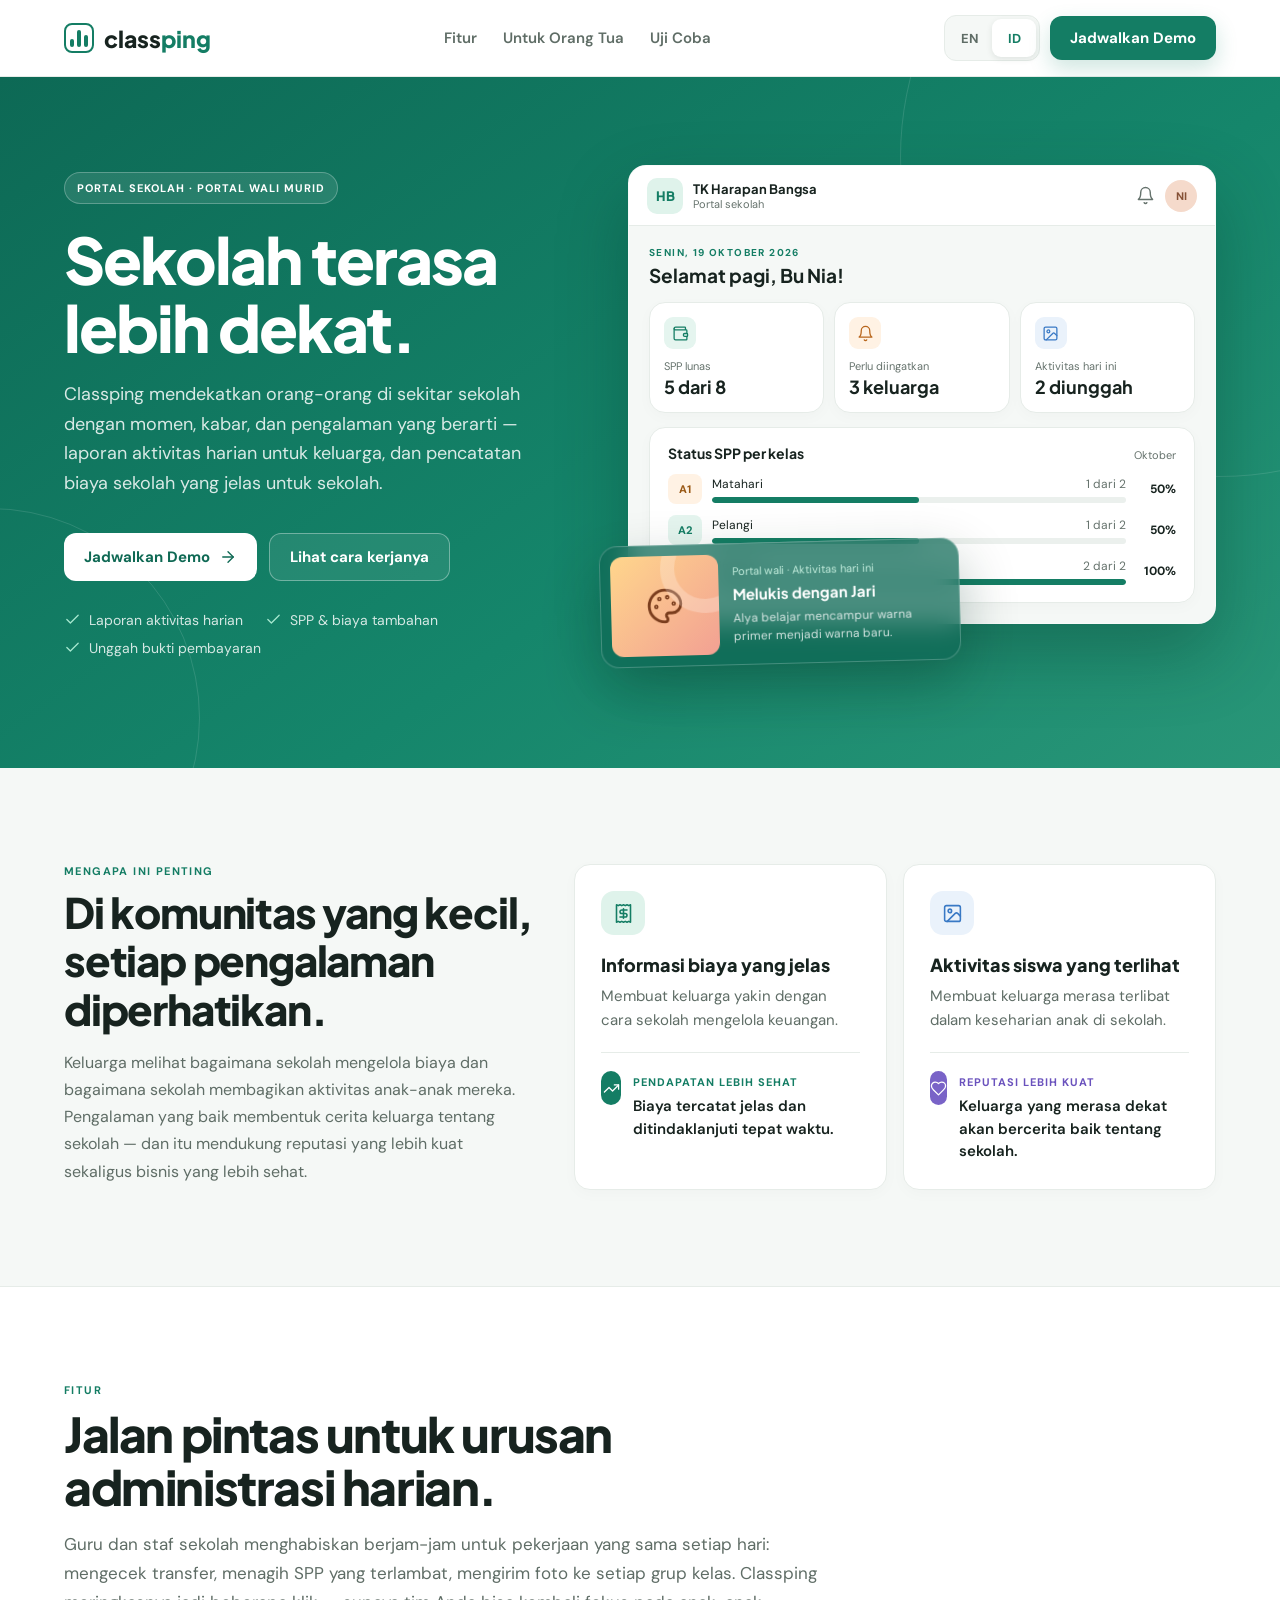
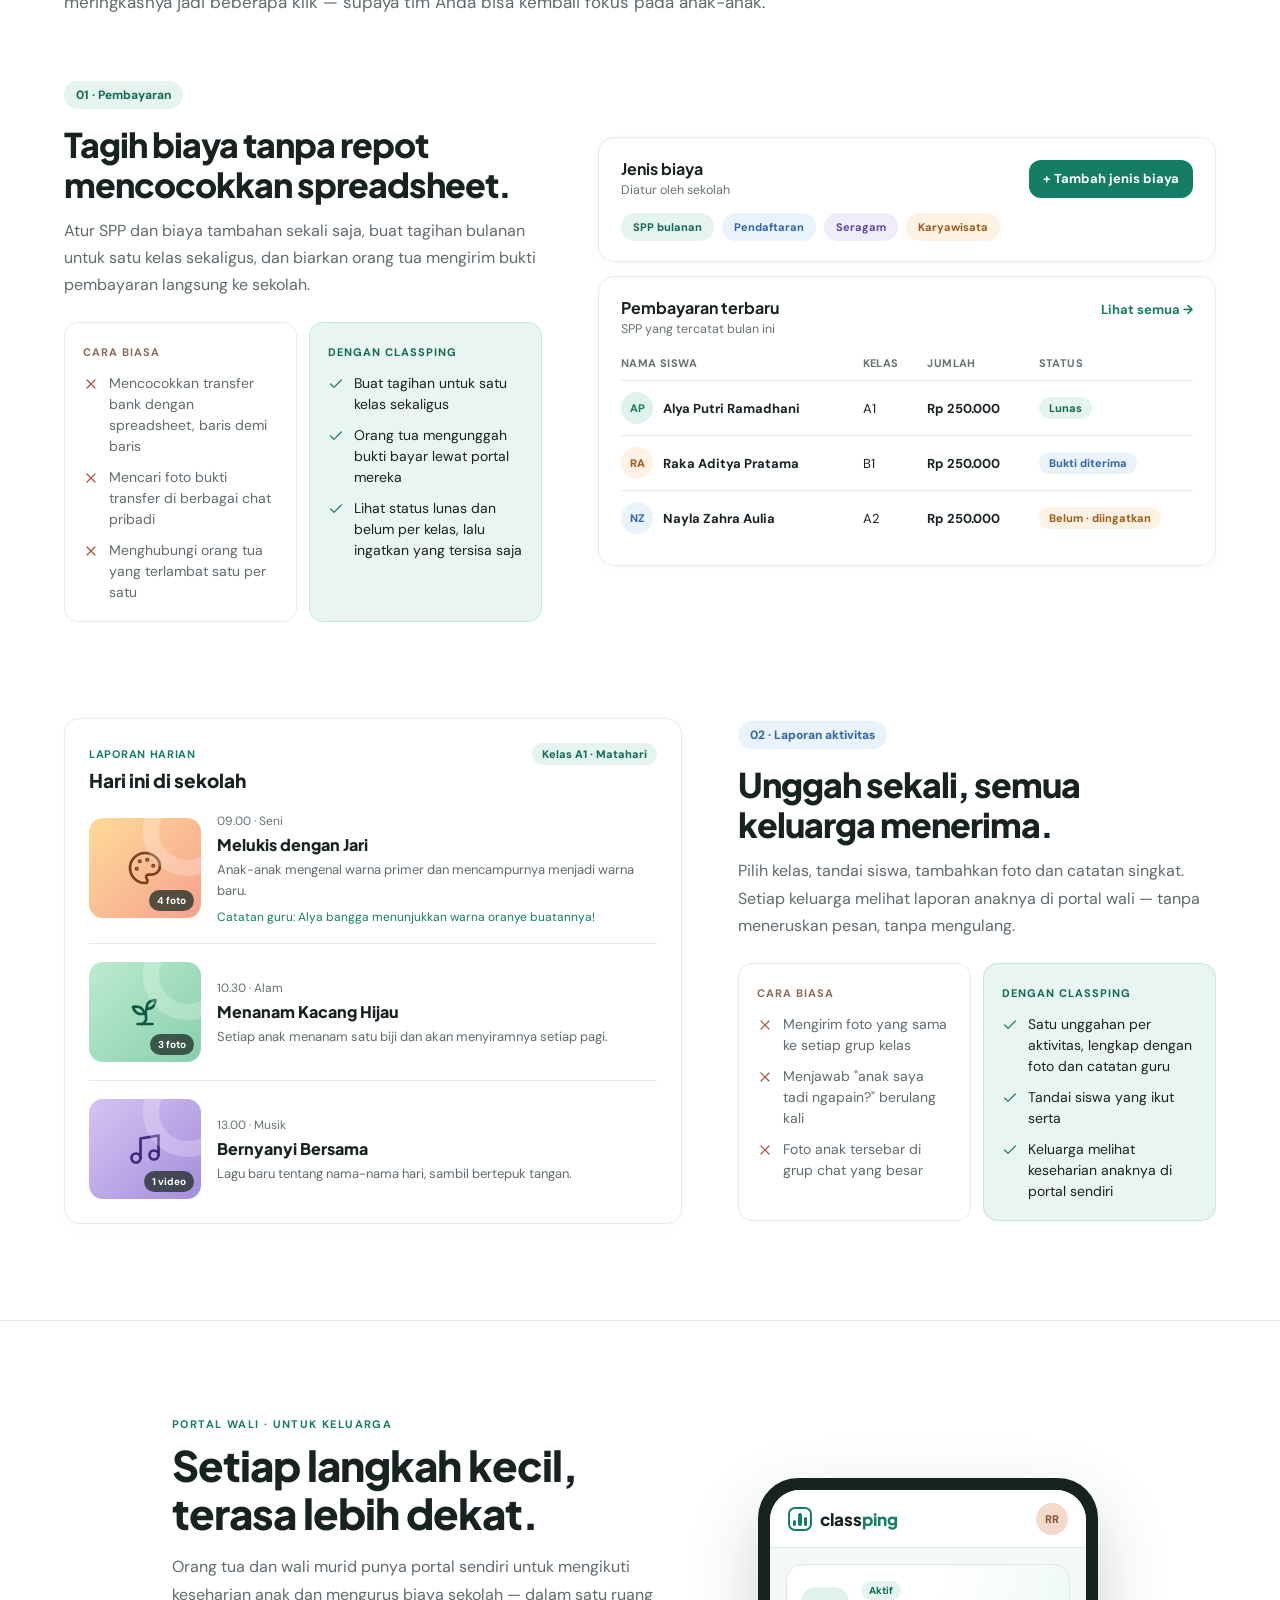
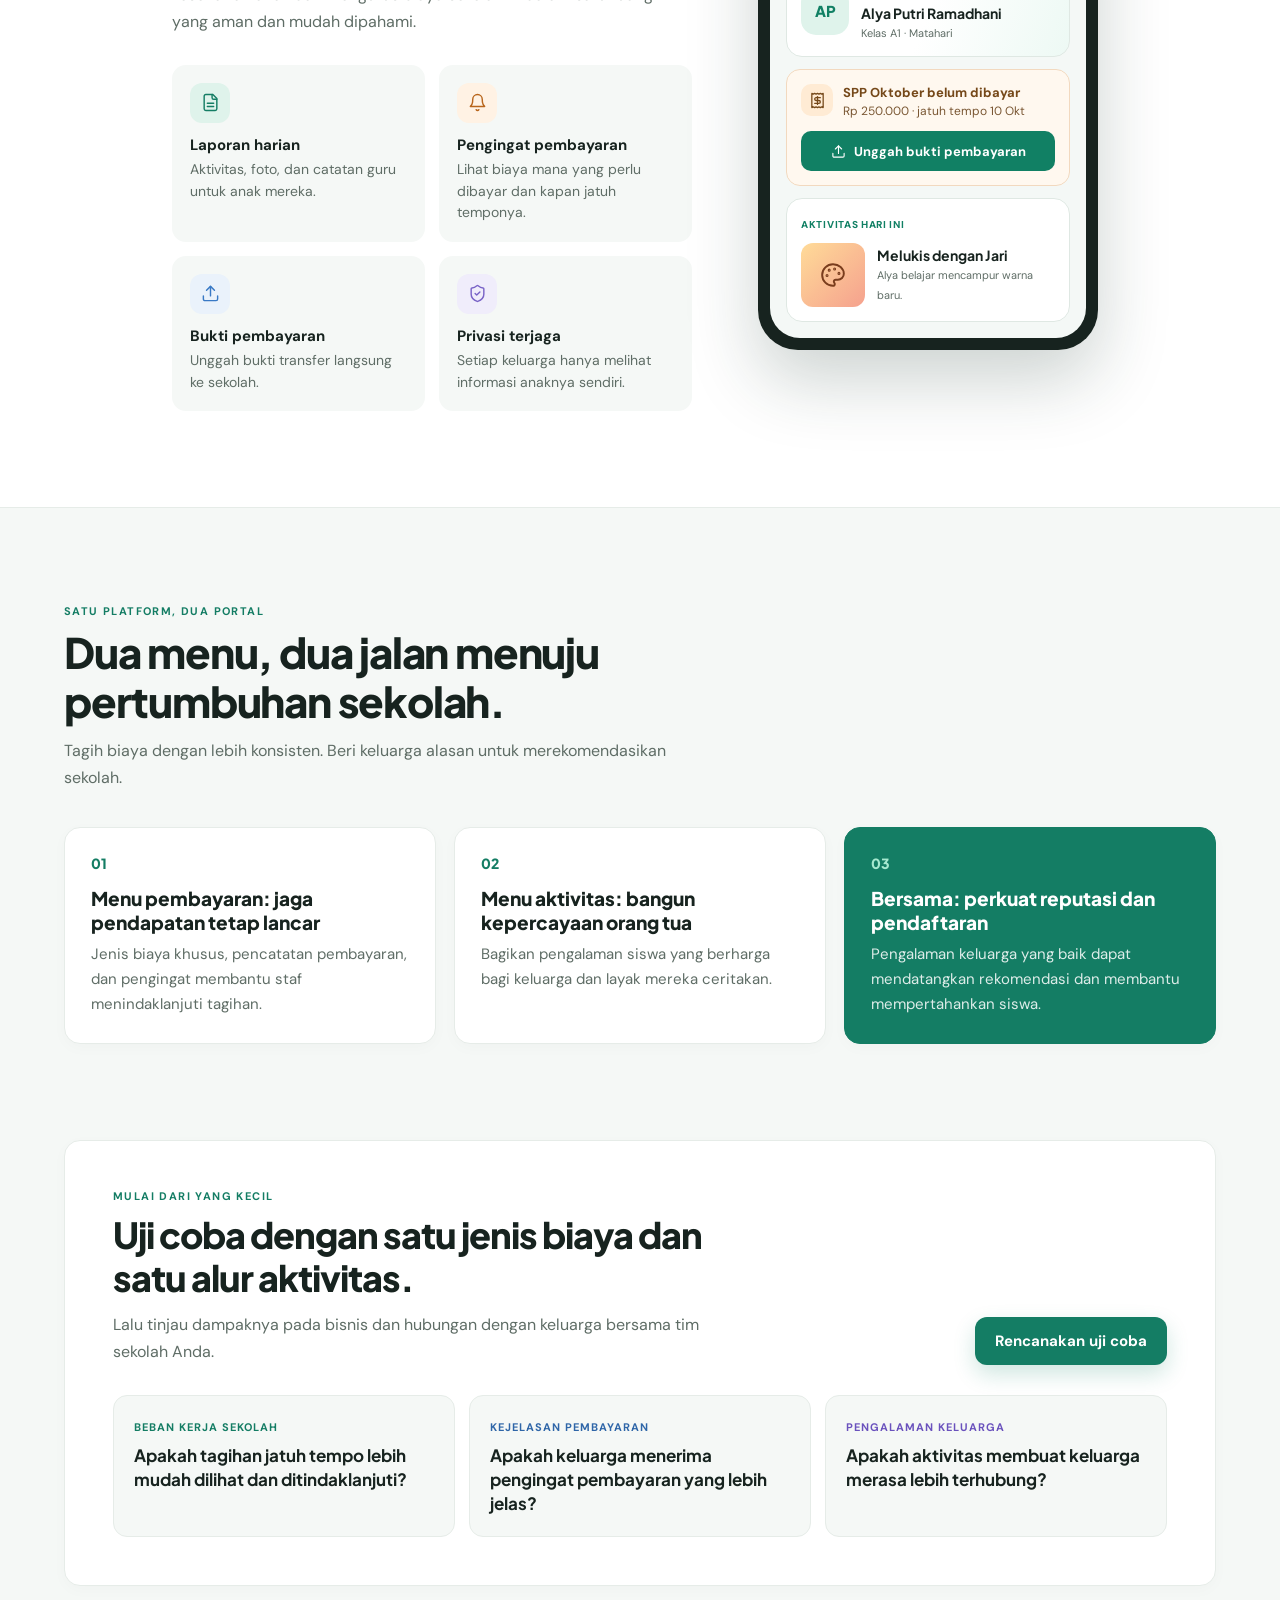
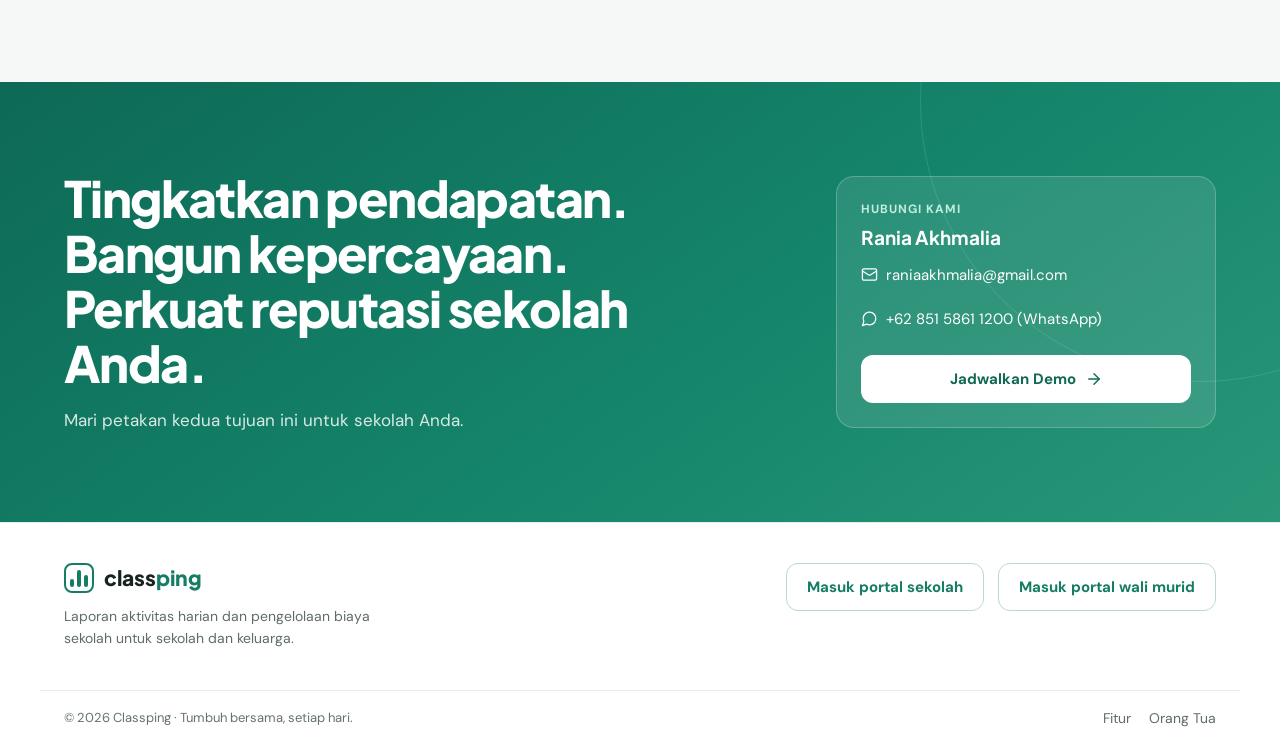
==== index.html @ 9dddd819 "Add files via upload" ====
<!doctype html>
<html lang="id">
<head>
<meta charset="utf-8">
<meta name="viewport" content="width=device-width, initial-scale=1">
<title>Classping — Sekolah terasa lebih dekat</title>
<meta name="description" content="Classping: laporan aktivitas harian untuk keluarga dan pengelolaan SPP serta biaya sekolah yang jelas.">
<meta property="og:title" content="Classping — Sekolah terasa lebih dekat">
<meta property="og:description" content="Laporan aktivitas harian untuk keluarga dan pengelolaan SPP serta biaya sekolah yang jelas.">
<link rel="icon" href="data:image/svg+xml,%3Csvg xmlns='http://www.w3.org/2000/svg' viewBox='0 0 32 32'%3E%3Crect x='2' y='2' width='28' height='28' rx='8' fill='none' stroke='%23147d64' stroke-width='3'/%3E%3Crect x='8' y='17' width='4' height='8' rx='1.5' fill='%23147d64'/%3E%3Crect x='14' y='8' width='4' height='17' rx='1.5' fill='%23147d64'/%3E%3Crect x='20' y='13' width='4' height='12' rx='1.5' fill='%23147d64'/%3E%3C/svg%3E">
<link rel="preconnect" href="https://fonts.googleapis.com">
<link rel="preconnect" href="https://fonts.gstatic.com" crossorigin="anonymous">
<link href="https://fonts.googleapis.com/css2?family=DM+Sans:wght@400;500;600;700&amp;family=Plus+Jakarta+Sans:wght@600;700;800&amp;display=swap" rel="stylesheet">
<style>
body{margin:0;background:#f5f8f6;color:#17231f;font-family:"DM Sans",sans-serif;font-size:15px;-webkit-font-smoothing:antialiased}
*{box-sizing:border-box}
html{scroll-behavior:smooth}
a{color:#147d64}a:hover{color:#0f6954}
svg{fill:none;stroke:currentColor;stroke-width:1.8;stroke-linecap:round;stroke-linejoin:round;flex:0 0 auto}
.disp{font-family:"Plus Jakarta Sans",sans-serif}
.wrap{width:100%;max-width:1200px;margin:0 auto;padding:0 24px}
.panel{background:#fff;border:1px solid #e6ece8;border-radius:16px;box-shadow:0 4px 15px rgba(30,52,43,.025)}
.eyebrow{margin:0 0 10px;color:#147d64;font-size:11px;font-weight:700;letter-spacing:1.4px;text-transform:uppercase}
.btn{min-height:48px;display:inline-flex;align-items:center;justify-content:center;gap:9px;border-radius:12px;padding:0 20px;font-weight:700;font-size:15px;text-decoration:none;transition:transform .18s ease,background .18s ease}
.btn-primary{color:#fff;background:#147d64;box-shadow:0 9px 22px rgba(17,128,100,.2)}
.btn-primary:hover{color:#fff;background:#0f6954;transform:translateY(-1px)}
.btn-outline{color:#147d64;background:#fff;border:1px solid #bad9ce}
.btn-outline:hover{color:#147d64;background:#edf8f4}
.btn-light{color:#0f6954;background:#fff}
.btn-light:hover{color:#0f6954;background:#edf8f4;transform:translateY(-1px)}
.btn-ghost{color:#fff;border:1px solid rgba(255,255,255,.35);background:rgba(255,255,255,.08)}
.btn-ghost:hover{color:#fff;background:rgba(255,255,255,.16)}
.navlink{min-height:44px;display:inline-flex;align-items:center;padding:0 12px;border-radius:10px;color:#5f6d66;font-weight:600;text-decoration:none}
.navlink:hover{color:#147d64;background:#f0f7f4}
.pill{display:inline-flex;align-items:center;padding:4px 10px;border-radius:999px;font-size:11px;font-weight:700}
.progress{height:6px;overflow:hidden;border-radius:999px;background:#ebf0ed}
.progress i{display:block;height:100%;border-radius:inherit;background:#147d64}
.mark{width:30px;height:30px;display:grid;grid-template-columns:repeat(3,1fr);align-items:end;gap:3px;padding:4px;border:2px solid currentColor;border-radius:8px}
.mark span{display:block;background:currentColor;border-radius:2px}
.flink{color:#5f6d66;text-decoration:none;font-size:14px}
.flink:hover{color:#147d64}
</style>
</head>
<body>
<div style="min-height: 100vh; background: #f5f8f6; overflow: hidden;">
<div data-lang="en" hidden>

<!-- ============ HEADER ============ -->
<header style="background: #fff; border-bottom: 1px solid #e6ece8;">
  <div class="wrap" style="min-height: 76px; display: flex; flex-wrap: wrap; align-items: center; justify-content: space-between; gap: 12px 24px; padding-top: 12px; padding-bottom: 12px;">
    <a href="#top" aria-label="Classping home" style="display: flex; align-items: center; gap: 10px; text-decoration: none; color: #17231f;">
      <span class="mark" aria-hidden="true" style="color: #147d64;"><span style="height: 8px;"></span><span style="height: 17px;"></span><span style="height: 12px;"></span></span>
      <span class="disp" style="font-weight: 800; font-size: 23px;">class<span style="color: #147d64;">ping</span></span>
    </a>
    <nav aria-label="Main" style="display: flex; flex-wrap: wrap; align-items: center; gap: 2px;">
      <a class="navlink" href="#features">Features</a>
      <a class="navlink" href="#families">For families</a>
      <a class="navlink" href="#pilot">Pilot</a>
    </nav>
    <div style="display: flex; flex-wrap: wrap; align-items: center; gap: 10px;">
      <div role="group" aria-label="Language" style="display: inline-flex; padding: 3px; border: 1px solid #e6ece8; border-radius: 12px; background: #f5f8f6;">
        <button type="button" aria-pressed="true" data-set-lang="en" style="min-height: 38px; min-width: 44px; padding: 0 10px; border: 0; border-radius: 9px; background: #fff; color: #147d64; font: 700 13px 'DM Sans', sans-serif; box-shadow: 0 2px 6px rgba(30,52,43,.1); cursor: pointer;">EN</button>
        <button type="button" aria-pressed="false" data-set-lang="id" style="min-height: 38px; min-width: 44px; padding: 0 10px; border: 0; border-radius: 9px; background: transparent; color: #5f6d66; font: 700 13px 'DM Sans', sans-serif; cursor: pointer;">ID</button>
      </div>
      <a class="btn btn-primary" href="#contact" style="min-height: 44px;">Book a demo</a>
    </div>
  </div>
</header>

<!-- ============ HERO ============ -->
<section id="top" style="position: relative; overflow: hidden; color: #fff; background: linear-gradient(145deg, #0d6955 0%, #15866b 58%, #299678 100%);">
  <div aria-hidden="true" style="position: absolute; width: 640px; height: 640px; right: -260px; top: -240px; border: 1px solid rgba(255,255,255,.12); border-radius: 50%;"></div>
  <div aria-hidden="true" style="position: absolute; width: 420px; height: 420px; left: -220px; bottom: -160px; border: 1px solid rgba(255,255,255,.12); border-radius: 50%;"></div>
  <div class="wrap" style="position: relative; display: flex; flex-wrap: wrap; align-items: center; gap: 56px; padding-top: 88px; padding-bottom: 104px;">

    <div style="flex: 1 1 440px; min-width: 0; max-width: 560px;">
      <span style="display: inline-block; padding: 8px 12px; border: 1px solid rgba(255,255,255,.25); border-radius: 999px; background: rgba(255,255,255,.1); font-size: 11px; font-weight: 700; letter-spacing: 1px;">SCHOOL PORTAL · GUARDIAN PORTAL</span>
      <h1 class="disp" style="margin: 22px 0 18px; font-size: clamp(40px, 5vw, 64px); line-height: 1.06; font-weight: 800; letter-spacing: -2px;">Where school feels closer.</h1>
      <p style="margin: 0; max-width: 500px; color: rgba(255,255,255,.84); font-size: 18px; line-height: 1.65;">Classping brings the people around a school closer to the moments, updates, and experiences that matter — daily activity reports for families, and clear fee tracking for the school.</p>
      <div style="display: flex; flex-wrap: wrap; gap: 12px; margin-top: 34px;">
        <a class="btn btn-light" href="#contact">Book a demo
          <svg viewBox="0 0 24 24" style="width: 18px; height: 18px;" aria-hidden="true"><path d="M5 12h14"></path><path d="m12 5 7 7-7 7"></path></svg>
        </a>
        <a class="btn btn-ghost" href="#features">See how it works</a>
      </div>
      <div style="display: flex; flex-wrap: wrap; gap: 10px 22px; margin-top: 30px; color: rgba(255,255,255,.82); font-size: 14px;">
        <span style="display: inline-flex; align-items: center; gap: 8px;"><svg viewBox="0 0 24 24" style="width: 17px; height: 17px; color: #a6e8cf;" aria-hidden="true"><path d="M20 6 9 17l-5-5"></path></svg>Daily activity reports</span>
        <span style="display: inline-flex; align-items: center; gap: 8px;"><svg viewBox="0 0 24 24" style="width: 17px; height: 17px; color: #a6e8cf;" aria-hidden="true"><path d="M20 6 9 17l-5-5"></path></svg>Tuition &amp; custom fees</span>
        <span style="display: inline-flex; align-items: center; gap: 8px;"><svg viewBox="0 0 24 24" style="width: 17px; height: 17px; color: #a6e8cf;" aria-hidden="true"><path d="M20 6 9 17l-5-5"></path></svg>Proof-of-payment uploads</span>
      </div>
    </div>

    <!-- Hero product mock -->
    <div style="flex: 1 1 520px; min-width: 0; position: relative; padding-bottom: 40px;">
      <div style="background: #f5f8f6; border-radius: 18px; overflow: hidden; box-shadow: 0 30px 70px rgba(5,49,38,.32); border: 1px solid rgba(255,255,255,.3);">
        <div style="height: 60px; display: flex; align-items: center; justify-content: space-between; gap: 12px; padding: 0 18px; background: #fff; border-bottom: 1px solid #e6ece8; color: #17231f;">
          <div style="display: flex; align-items: center; gap: 10px;">
            <span style="width: 36px; height: 36px; display: grid; place-items: center; border-radius: 10px; background: #dff3eb; color: #147d64; font: 800 13px 'Plus Jakarta Sans', sans-serif;">HB</span>
            <div><strong class="disp" style="display: block; font-size: 13px;">TK Harapan Bangsa</strong><small style="display: block; color: #66736d; font-size: 11px;">School portal</small></div>
          </div>
          <div style="display: flex; align-items: center; gap: 10px;">
            <svg viewBox="0 0 24 24" style="width: 19px; height: 19px; color: #66736d;" aria-hidden="true"><path d="M6 8a6 6 0 0 1 12 0c0 7 3 9 3 9H3s3-2 3-9"></path><path d="M10.3 21a1.94 1.94 0 0 0 3.4 0"></path></svg>
            <span style="width: 32px; height: 32px; display: grid; place-items: center; border-radius: 50%; background: #f5dacb; color: #865136; font-weight: 800; font-size: 11px;">NI</span>
          </div>
        </div>
        <div style="padding: 20px; color: #17231f; display: flex; flex-direction: column; gap: 14px;">
          <div>
            <p class="eyebrow" style="font-size: 10px; margin-bottom: 4px;">MONDAY, 19 OCTOBER 2026</p>
            <strong class="disp" style="font-size: 19px;">Good morning, Bu Nia!</strong>
          </div>
          <div style="display: grid; grid-template-columns: repeat(auto-fit, minmax(130px, 1fr)); gap: 10px;">
            <div class="panel" style="padding: 14px;">
              <span style="width: 32px; height: 32px; display: grid; place-items: center; border-radius: 9px; background: #e5f5ef; color: #147d64;"><svg viewBox="0 0 24 24" style="width: 17px; height: 17px;" aria-hidden="true"><path d="M19 7V4a1 1 0 0 0-1-1H5a2 2 0 0 0 0 4h15a1 1 0 0 1 1 1v4h-3a2 2 0 0 0 0 4h3a1 1 0 0 0 1-1v-2a1 1 0 0 0-1-1"></path><path d="M3 5v14a2 2 0 0 0 2 2h15a1 1 0 0 0 1-1v-4"></path></svg></span>
              <small style="display: block; margin-top: 10px; color: #66736d; font-size: 11px;">Tuition paid</small>
              <strong class="disp" style="display: block; font-size: 18px; margin-top: 2px;">5 of 8</strong>
            </div>
            <div class="panel" style="padding: 14px;">
              <span style="width: 32px; height: 32px; display: grid; place-items: center; border-radius: 9px; background: #fff2e4; color: #b8651b;"><svg viewBox="0 0 24 24" style="width: 17px; height: 17px;" aria-hidden="true"><path d="M6 8a6 6 0 0 1 12 0c0 7 3 9 3 9H3s3-2 3-9"></path><path d="M10.3 21a1.94 1.94 0 0 0 3.4 0"></path></svg></span>
              <small style="display: block; margin-top: 10px; color: #66736d; font-size: 11px;">Reminders due</small>
              <strong class="disp" style="display: block; font-size: 18px; margin-top: 2px;">3 families</strong>
            </div>
            <div class="panel" style="padding: 14px;">
              <span style="width: 32px; height: 32px; display: grid; place-items: center; border-radius: 9px; background: #eaf2fb; color: #3979c5;"><svg viewBox="0 0 24 24" style="width: 17px; height: 17px;" aria-hidden="true"><rect width="18" height="18" x="3" y="3" rx="2"></rect><circle cx="9" cy="9" r="2"></circle><path d="m21 15-3.1-3.1a2 2 0 0 0-2.8 0L6 21"></path></svg></span>
              <small style="display: block; margin-top: 10px; color: #66736d; font-size: 11px;">Activities today</small>
              <strong class="disp" style="display: block; font-size: 18px; margin-top: 2px;">2 posted</strong>
            </div>
          </div>
          <div class="panel" style="padding: 16px 18px;">
            <div style="display: flex; justify-content: space-between; align-items: baseline; gap: 10px; margin-bottom: 12px;">
              <strong class="disp" style="font-size: 14px;">Tuition status by class</strong>
              <small style="color: #66736d; font-size: 11px;">October</small>
            </div>
            <div style="display: flex; flex-direction: column; gap: 11px;">
              <div style="display: grid; grid-template-columns: 34px 1fr 40px; gap: 10px; align-items: center;">
                <span style="height: 30px; display: grid; place-items: center; border-radius: 8px; background: #fff2e4; color: #9a5a17; font-weight: 800; font-size: 11px;">A1</span>
                <div><div style="display: flex; justify-content: space-between; font-size: 12px; margin-bottom: 5px;"><span>Matahari</span><span style="color: #66736d;">1 of 2</span></div><div class="progress"><i style="width: 50%;"></i></div></div>
                <b style="font-size: 12px; text-align: right;">50%</b>
              </div>
              <div style="display: grid; grid-template-columns: 34px 1fr 40px; gap: 10px; align-items: center;">
                <span style="height: 30px; display: grid; place-items: center; border-radius: 8px; background: #e5f5ef; color: #147d64; font-weight: 800; font-size: 11px;">A2</span>
                <div><div style="display: flex; justify-content: space-between; font-size: 12px; margin-bottom: 5px;"><span>Pelangi</span><span style="color: #66736d;">1 of 2</span></div><div class="progress"><i style="width: 50%;"></i></div></div>
                <b style="font-size: 12px; text-align: right;">50%</b>
              </div>
              <div style="display: grid; grid-template-columns: 34px 1fr 40px; gap: 10px; align-items: center;">
                <span style="height: 30px; display: grid; place-items: center; border-radius: 8px; background: #eaf2fb; color: #2f66a8; font-weight: 800; font-size: 11px;">B1</span>
                <div><div style="display: flex; justify-content: space-between; font-size: 12px; margin-bottom: 5px;"><span>Bintang</span><span style="color: #66736d;">2 of 2</span></div><div class="progress"><i style="width: 100%;"></i></div></div>
                <b style="font-size: 12px; text-align: right;">100%</b>
              </div>
            </div>
          </div>
        </div>
      </div>

      <!-- floating guardian card -->
      <div style="position: absolute; left: -28px; bottom: 0; width: min(360px, 88%); display: grid; grid-template-columns: 108px 1fr; gap: 14px; align-items: center; padding: 10px; border: 1px solid rgba(255,255,255,.22); border-radius: 18px; background: rgba(13,105,85,.72); backdrop-filter: blur(14px); box-shadow: 0 24px 55px rgba(5,49,38,.3); transform: rotate(-1.5deg);">
        <div style="position: relative; overflow: hidden; height: 100px; display: grid; place-items: center; border-radius: 12px; background: linear-gradient(135deg, #ffd68c, #f2a093); color: #7a3d1d;">
          <span aria-hidden="true" style="position: absolute; width: 90px; height: 90px; right: -32px; top: -32px; border: 14px solid rgba(255,255,255,.24); border-radius: 50%;"></span>
          <svg viewBox="0 0 24 24" style="width: 38px; height: 38px;" aria-hidden="true"><circle cx="13.5" cy="6.5" r=".5"></circle><circle cx="17.5" cy="10.5" r=".5"></circle><circle cx="8.5" cy="7.5" r=".5"></circle><circle cx="6.5" cy="12.5" r=".5"></circle><path d="M12 2C6.5 2 2 6.5 2 12s4.5 10 10 10c.926 0 1.648-.746 1.648-1.688 0-.437-.18-.835-.437-1.125-.29-.289-.438-.652-.438-1.125a1.64 1.64 0 0 1 1.668-1.668h1.996c3.051 0 5.555-2.503 5.555-5.554C21.965 6.012 17.461 2 12 2z"></path></svg>
        </div>
        <div style="color: #fff;">
          <span style="display: block; color: #c3eddd; font-size: 11px;">Guardian portal · Today's activity</span>
          <strong class="disp" style="display: block; margin: 6px 0; font-size: 15px;">Finger painting</strong>
          <small style="display: block; color: rgba(255,255,255,.8); font-size: 12px; line-height: 1.5;">Alya learned to mix primary colours into new ones.</small>
        </div>
      </div>
    </div>
  </div>
</section>

<!-- ============ SMALL COMMUNITY ============ -->
<section style="padding: 96px 0;">
  <div class="wrap" style="display: flex; flex-wrap: wrap; gap: 40px; align-items: flex-start;">
    <div style="flex: 1 1 380px; min-width: 0; max-width: 470px;">
      <p class="eyebrow">Why it matters</p>
      <h2 class="disp" style="margin: 0 0 16px; font-size: clamp(30px, 3.4vw, 42px); line-height: 1.15; font-weight: 800; letter-spacing: -1.2px;">In a small community, every experience is noticed.</h2>
      <p style="margin: 0; color: #5f6d66; font-size: 16px; line-height: 1.7;">Families see how the school manages fees and how it shares their children's activities. Good experiences shape what families say about the school — and that supports both a stronger reputation and a healthier business.</p>
    </div>
    <div style="flex: 1 1 520px; min-width: 0; display: grid; grid-template-columns: repeat(auto-fit, minmax(240px, 1fr)); gap: 16px;">
      <div class="panel" style="padding: 26px;">
        <span style="width: 44px; height: 44px; display: grid; place-items: center; border-radius: 13px; background: #dff3eb; color: #147d64;"><svg viewBox="0 0 24 24" style="width: 21px; height: 21px;" aria-hidden="true"><path d="M4 2v20l2-1 2 1 2-1 2 1 2-1 2 1 2-1 2 1V2l-2 1-2-1-2 1-2-1-2 1-2-1-2 1Z"></path><path d="M16 8h-6a2 2 0 1 0 0 4h4a2 2 0 1 1 0 4H8"></path><path d="M12 17.5v-11"></path></svg></span>
        <h3 class="disp" style="margin: 18px 0 8px; font-size: 18px; font-weight: 800;">Clear fee information</h3>
        <p style="margin: 0; color: #5f6d66; line-height: 1.6;">Gives families confidence in how the school handles money.</p>
        <div style="display: flex; gap: 12px; align-items: flex-start; margin-top: 20px; padding-top: 18px; border-top: 1px solid #e6ece8;">
          <span style="width: 34px; height: 34px; display: grid; place-items: center; border-radius: 10px; background: #147d64; color: #fff;"><svg viewBox="0 0 24 24" style="width: 17px; height: 17px;" aria-hidden="true"><polyline points="22 7 13.5 15.5 8.5 10.5 2 17"></polyline><polyline points="16 7 22 7 22 13"></polyline></svg></span>
          <div><span style="color: #147d64; font-size: 11px; font-weight: 700; letter-spacing: 1px;">HEALTHIER REVENUE</span><p style="margin: 4px 0 0; font-weight: 600; line-height: 1.5;">Fees tracked clearly and followed up on time.</p></div>
        </div>
      </div>
      <div class="panel" style="padding: 26px;">
        <span style="width: 44px; height: 44px; display: grid; place-items: center; border-radius: 13px; background: #eaf2fb; color: #3979c5;"><svg viewBox="0 0 24 24" style="width: 21px; height: 21px;" aria-hidden="true"><rect width="18" height="18" x="3" y="3" rx="2"></rect><circle cx="9" cy="9" r="2"></circle><path d="m21 15-3.1-3.1a2 2 0 0 0-2.8 0L6 21"></path></svg></span>
        <h3 class="disp" style="margin: 18px 0 8px; font-size: 18px; font-weight: 800;">Visible student activities</h3>
        <p style="margin: 0; color: #5f6d66; line-height: 1.6;">Help families feel involved in their child's day at school.</p>
        <div style="display: flex; gap: 12px; align-items: flex-start; margin-top: 20px; padding-top: 18px; border-top: 1px solid #e6ece8;">
          <span style="width: 34px; height: 34px; display: grid; place-items: center; border-radius: 10px; background: #7963c7; color: #fff;"><svg viewBox="0 0 24 24" style="width: 17px; height: 17px;" aria-hidden="true"><path d="M19 14c1.49-1.46 3-3.21 3-5.5A5.5 5.5 0 0 0 16.5 3c-1.76 0-3 .5-4.5 2-1.5-1.5-2.74-2-4.5-2A5.5 5.5 0 0 0 2 8.5c0 2.3 1.5 4.05 3 5.5l7 7Z"></path></svg></span>
          <div><span style="color: #6a52bd; font-size: 11px; font-weight: 700; letter-spacing: 1px;">STRONGER REPUTATION</span><p style="margin: 4px 0 0; font-weight: 600; line-height: 1.5;">Families who feel close talk well about the school.</p></div>
        </div>
      </div>
    </div>
  </div>
</section>

<!-- ============ FEATURES ============ -->
<section id="features" style="padding: 96px 0; background: #fff; border-top: 1px solid #e6ece8;">
  <div class="wrap">
    <div style="max-width: 760px;">
      <p class="eyebrow">Features</p>
      <h2 class="disp" style="margin: 0 0 16px; font-size: clamp(32px, 3.8vw, 48px); line-height: 1.12; font-weight: 800; letter-spacing: -1.4px;">A shortcut through your staff's daily admin.</h2>
      <p style="margin: 0; color: #5f6d66; font-size: 17px; line-height: 1.7;">Teachers and school staff lose hours to the same chores every day: checking transfers, chasing late fees, sending photos to every class group. Classping turns those chores into a few clicks — so your team can get back to the children.</p>
    </div>
  </div>

  <!-- Feature 01: payments -->
  <div class="wrap" style="display: flex; flex-wrap: wrap; gap: 56px; align-items: center; margin-top: 64px;">
    <div style="flex: 1 1 420px; min-width: 0; max-width: 540px;">
      <span class="pill" style="background: #e5f5ee; color: #0f6954; padding: 6px 12px; font-size: 12px;">01 · Payments</span>
      <h3 class="disp" style="margin: 16px 0 12px; font-size: clamp(26px, 2.8vw, 34px); line-height: 1.18; font-weight: 800; letter-spacing: -1px;">Collect fees without the spreadsheet chase.</h3>
      <p style="margin: 0 0 24px; color: #5f6d66; font-size: 16px; line-height: 1.7;">Set up tuition and any custom fee once, create the month's invoices for a whole class, and let parents send their proof of payment straight to you.</p>
      <div style="display: grid; grid-template-columns: repeat(auto-fit, minmax(230px, 1fr)); gap: 12px;">
        <div style="padding: 18px; border-radius: 14px; background: #fff; border: 1px solid #e6ece8;">
          <span style="color: #8a6a55; font-size: 11px; font-weight: 700; letter-spacing: 1px;">THE USUAL WAY</span>
          <ul style="list-style: none; margin: 12px 0 0; padding: 0; display: flex; flex-direction: column; gap: 10px;">
            <li style="display: flex; gap: 10px; color: #5f6d66; font-size: 14px; line-height: 1.5;"><svg viewBox="0 0 24 24" style="width: 16px; height: 16px; margin-top: 3px; color: #b0513b;" aria-hidden="true"><path d="M18 6 6 18"></path><path d="m6 6 12 12"></path></svg>Matching bank transfers to a spreadsheet, row by row</li>
            <li style="display: flex; gap: 10px; color: #5f6d66; font-size: 14px; line-height: 1.5;"><svg viewBox="0 0 24 24" style="width: 16px; height: 16px; margin-top: 3px; color: #b0513b;" aria-hidden="true"><path d="M18 6 6 18"></path><path d="m6 6 12 12"></path></svg>Hunting for receipt photos across personal chats</li>
            <li style="display: flex; gap: 10px; color: #5f6d66; font-size: 14px; line-height: 1.5;"><svg viewBox="0 0 24 24" style="width: 16px; height: 16px; margin-top: 3px; color: #b0513b;" aria-hidden="true"><path d="M18 6 6 18"></path><path d="m6 6 12 12"></path></svg>Messaging late payers one by one</li>
          </ul>
        </div>
        <div style="padding: 18px; border-radius: 14px; background: #e8f5f0; border: 1px solid #c7e6da;">
          <span style="color: #0f6954; font-size: 11px; font-weight: 700; letter-spacing: 1px;">WITH CLASSPING</span>
          <ul style="list-style: none; margin: 12px 0 0; padding: 0; display: flex; flex-direction: column; gap: 10px;">
            <li style="display: flex; gap: 10px; color: #17231f; font-size: 14px; line-height: 1.5;"><svg viewBox="0 0 24 24" style="width: 16px; height: 16px; margin-top: 3px; color: #147d64;" aria-hidden="true"><path d="M20 6 9 17l-5-5"></path></svg>Create invoices for a whole class in one go</li>
            <li style="display: flex; gap: 10px; color: #17231f; font-size: 14px; line-height: 1.5;"><svg viewBox="0 0 24 24" style="width: 16px; height: 16px; margin-top: 3px; color: #147d64;" aria-hidden="true"><path d="M20 6 9 17l-5-5"></path></svg>Parents upload proof of payment in their portal</li>
            <li style="display: flex; gap: 10px; color: #17231f; font-size: 14px; line-height: 1.5;"><svg viewBox="0 0 24 24" style="width: 16px; height: 16px; margin-top: 3px; color: #147d64;" aria-hidden="true"><path d="M20 6 9 17l-5-5"></path></svg>See paid and due per class, then remind only who's left</li>
          </ul>
        </div>
      </div>
    </div>

    <div style="flex: 1 1 560px; min-width: 0; display: flex; flex-direction: column; gap: 14px;">
      <div class="panel" style="padding: 20px 22px;">
        <div style="display: flex; flex-wrap: wrap; justify-content: space-between; align-items: center; gap: 10px; margin-bottom: 14px;">
          <div><strong class="disp" style="display: block; font-size: 16px;">Fee types</strong><small style="color: #66736d;">Configured by the school</small></div>
          <span class="btn btn-primary" style="min-height: 38px; padding: 0 14px; font-size: 13px; box-shadow: none;">+ Add fee type</span>
        </div>
        <div style="display: flex; flex-wrap: wrap; gap: 8px;">
          <span class="pill" style="background: #e5f5ee; color: #0f6954; padding: 7px 12px;">Monthly tuition (SPP)</span>
          <span class="pill" style="background: #eaf2fb; color: #2f66a8; padding: 7px 12px;">Registration</span>
          <span class="pill" style="background: #f0edfb; color: #5c45a8; padding: 7px 12px;">Uniform</span>
          <span class="pill" style="background: #fff2e4; color: #9a5a17; padding: 7px 12px;">Field trip</span>
        </div>
      </div>
      <div class="panel" style="padding: 20px 22px;">
        <div style="display: flex; flex-wrap: wrap; justify-content: space-between; align-items: baseline; gap: 10px; margin-bottom: 8px;">
          <div><strong class="disp" style="display: block; font-size: 16px;">Recent payments</strong><small style="color: #66736d;">Tuition recorded this month</small></div>
          <a href="#features" style="font-size: 13px; font-weight: 700; text-decoration: none;">View all →</a>
        </div>
        <div style="overflow-x: auto;">
          <table style="width: 100%; min-width: 480px; border-collapse: collapse; font-size: 13px;">
            <thead>
              <tr style="text-align: left; color: #66736d; font-size: 11px; letter-spacing: .4px;">
                <th style="padding: 10px 8px 10px 0; font-weight: 700;">STUDENT</th><th style="padding: 10px 8px; font-weight: 700;">CLASS</th><th style="padding: 10px 8px; font-weight: 700;">AMOUNT</th><th style="padding: 10px 0 10px 8px; font-weight: 700;">STATUS</th>
              </tr>
            </thead>
            <tbody>
              <tr style="border-top: 1px solid #e6ece8;">
                <td style="padding: 11px 8px 11px 0;"><div style="display: flex; align-items: center; gap: 10px;"><span style="width: 32px; height: 32px; display: grid; place-items: center; border-radius: 50%; background: #dff3eb; color: #147d64; font-weight: 800; font-size: 11px;">AP</span><strong>Alya Putri Ramadhani</strong></div></td>
                <td style="padding: 11px 8px;">A1</td><td style="padding: 11px 8px;"><strong>Rp 250.000</strong></td>
                <td style="padding: 11px 0 11px 8px;"><span class="pill" style="background: #e5f5ee; color: #0f6954;">Paid</span></td>
              </tr>
              <tr style="border-top: 1px solid #e6ece8;">
                <td style="padding: 11px 8px 11px 0;"><div style="display: flex; align-items: center; gap: 10px;"><span style="width: 32px; height: 32px; display: grid; place-items: center; border-radius: 50%; background: #fff2e4; color: #9a5a17; font-weight: 800; font-size: 11px;">RA</span><strong>Raka Aditya Pratama</strong></div></td>
                <td style="padding: 11px 8px;">B1</td><td style="padding: 11px 8px;"><strong>Rp 250.000</strong></td>
                <td style="padding: 11px 0 11px 8px;"><span class="pill" style="background: #eaf2fb; color: #2f66a8;">Proof received</span></td>
              </tr>
              <tr style="border-top: 1px solid #e6ece8;">
                <td style="padding: 11px 8px 11px 0;"><div style="display: flex; align-items: center; gap: 10px;"><span style="width: 32px; height: 32px; display: grid; place-items: center; border-radius: 50%; background: #eaf2fb; color: #2f66a8; font-weight: 800; font-size: 11px;">NZ</span><strong>Nayla Zahra Aulia</strong></div></td>
                <td style="padding: 11px 8px;">A2</td><td style="padding: 11px 8px;"><strong>Rp 250.000</strong></td>
                <td style="padding: 11px 0 11px 8px;"><span class="pill" style="background: #fff2e4; color: #9a5a17;">Due · reminded</span></td>
              </tr>
            </tbody>
          </table>
        </div>
      </div>
    </div>
  </div>

  <!-- Feature 02: activity reports -->
  <div class="wrap" style="display: flex; flex-wrap: wrap-reverse; gap: 56px; align-items: center; margin-top: 96px;">
    <div class="panel" style="flex: 1 1 560px; min-width: 0; padding: 24px;">
      <div style="display: flex; justify-content: space-between; align-items: flex-start; gap: 12px;">
        <div><span style="color: #147d64; font-size: 11px; font-weight: 700; letter-spacing: .7px;">DAILY REPORT</span><h3 class="disp" style="margin: 5px 0 0; font-size: 19px; font-weight: 800;">Today at school</h3></div>
        <span class="pill" style="background: #e5f5ee; color: #0f6954;">Class A1 · Matahari</span>
      </div>

      <div style="display: grid; grid-template-columns: 112px minmax(0, 1fr); gap: 16px; align-items: center; padding: 18px 0; border-bottom: 1px solid #e6ece8;">
        <div style="position: relative; overflow: hidden; height: 100px; display: grid; place-items: center; border-radius: 14px; background: linear-gradient(135deg, #ffdb98, #f5a18e); color: #7a3d1d;">
          <span aria-hidden="true" style="position: absolute; width: 90px; height: 90px; right: -32px; top: -32px; border: 16px solid rgba(255,255,255,.24); border-radius: 50%;"></span>
          <svg viewBox="0 0 24 24" style="width: 36px; height: 36px;" aria-hidden="true"><circle cx="13.5" cy="6.5" r=".5"></circle><circle cx="17.5" cy="10.5" r=".5"></circle><circle cx="8.5" cy="7.5" r=".5"></circle><circle cx="6.5" cy="12.5" r=".5"></circle><path d="M12 2C6.5 2 2 6.5 2 12s4.5 10 10 10c.926 0 1.648-.746 1.648-1.688 0-.437-.18-.835-.437-1.125-.29-.289-.438-.652-.438-1.125a1.64 1.64 0 0 1 1.668-1.668h1.996c3.051 0 5.555-2.503 5.555-5.554C21.965 6.012 17.461 2 12 2z"></path></svg>
          <b style="position: absolute; right: 7px; bottom: 7px; padding: 4px 8px; border-radius: 999px; color: #fff; background: rgba(28,44,38,.75); font-size: 10px;">4 photos</b>
        </div>
        <div style="min-width: 0;">
          <span style="color: #66736d; font-size: 12px;">09.00 · Art</span>
          <h4 class="disp" style="margin: 4px 0 5px; font-size: 16px; font-weight: 800;">Finger painting</h4>
          <p style="margin: 0; color: #5f6d66; font-size: 13px; line-height: 1.55;">The children explored primary colours and mixed them into new ones.</p>
          <p style="margin: 8px 0 0; color: #147d64; font-size: 12px;">Teacher's note: Alya proudly showed her orange!</p>
        </div>
      </div>

      <div style="display: grid; grid-template-columns: 112px minmax(0, 1fr); gap: 16px; align-items: center; padding: 18px 0; border-bottom: 1px solid #e6ece8;">
        <div style="position: relative; overflow: hidden; height: 100px; display: grid; place-items: center; border-radius: 14px; background: linear-gradient(135deg, #bcebcf, #88cfae); color: #0f5a47;">
          <span aria-hidden="true" style="position: absolute; width: 90px; height: 90px; right: -32px; top: -32px; border: 16px solid rgba(255,255,255,.24); border-radius: 50%;"></span>
          <svg viewBox="0 0 24 24" style="width: 36px; height: 36px;" aria-hidden="true"><path d="M7 20h10"></path><path d="M10 20c5.5-2.5.8-6.4 3-10"></path><path d="M9.5 9.4c1.1.8 1.8 2.2 2.3 3.7-2 .4-3.5.4-4.8-.3-1.2-.6-2.3-1.9-3-4.2 2.8-.5 4.4 0 5.5.8z"></path><path d="M14.1 6a7 7 0 0 0-1.1 4c1.9-.1 3.3-.6 4.3-1.4 1-1 1.6-2.3 1.7-4.6-2.7.1-4 1-4.9 2z"></path></svg>
          <b style="position: absolute; right: 7px; bottom: 7px; padding: 4px 8px; border-radius: 999px; color: #fff; background: rgba(28,44,38,.75); font-size: 10px;">3 photos</b>
        </div>
        <div style="min-width: 0;">
          <span style="color: #66736d; font-size: 12px;">10.30 · Nature</span>
          <h4 class="disp" style="margin: 4px 0 5px; font-size: 16px; font-weight: 800;">Planting green beans</h4>
          <p style="margin: 0; color: #5f6d66; font-size: 13px; line-height: 1.55;">Each child planted a seed and will water it every morning.</p>
        </div>
      </div>

      <div style="display: grid; grid-template-columns: 112px minmax(0, 1fr); gap: 16px; align-items: center; padding: 18px 0 0;">
        <div style="position: relative; overflow: hidden; height: 100px; display: grid; place-items: center; border-radius: 14px; background: linear-gradient(135deg, #d5c4f2, #a58ddb); color: #3e2a7a;">
          <span aria-hidden="true" style="position: absolute; width: 90px; height: 90px; right: -32px; top: -32px; border: 16px solid rgba(255,255,255,.24); border-radius: 50%;"></span>
          <svg viewBox="0 0 24 24" style="width: 36px; height: 36px;" aria-hidden="true"><path d="M9 18V5l12-2v13"></path><circle cx="6" cy="18" r="3"></circle><circle cx="18" cy="16" r="3"></circle></svg>
          <b style="position: absolute; right: 7px; bottom: 7px; padding: 4px 8px; border-radius: 999px; color: #fff; background: rgba(28,44,38,.75); font-size: 10px;">1 video</b>
        </div>
        <div style="min-width: 0;">
          <span style="color: #66736d; font-size: 12px;">13.00 · Music</span>
          <h4 class="disp" style="margin: 4px 0 5px; font-size: 16px; font-weight: 800;">Singing together</h4>
          <p style="margin: 0; color: #5f6d66; font-size: 13px; line-height: 1.55;">A new song about the days of the week, with clapping.</p>
        </div>
      </div>
    </div>

    <div style="flex: 1 1 420px; min-width: 0; max-width: 540px;">
      <span class="pill" style="background: #eaf2fb; color: #2f66a8; padding: 6px 12px; font-size: 12px;">02 · Activity reports</span>
      <h3 class="disp" style="margin: 16px 0 12px; font-size: clamp(26px, 2.8vw, 34px); line-height: 1.18; font-weight: 800; letter-spacing: -1px;">Post the day once. Every family gets it.</h3>
      <p style="margin: 0 0 24px; color: #5f6d66; font-size: 16px; line-height: 1.7;">Pick the class, tag the students, add photos and a short note. Each family sees their child's report in the guardian portal — no forwarding, no repeating.</p>
      <div style="display: grid; grid-template-columns: repeat(auto-fit, minmax(230px, 1fr)); gap: 12px;">
        <div style="padding: 18px; border-radius: 14px; background: #fff; border: 1px solid #e6ece8;">
          <span style="color: #8a6a55; font-size: 11px; font-weight: 700; letter-spacing: 1px;">THE USUAL WAY</span>
          <ul style="list-style: none; margin: 12px 0 0; padding: 0; display: flex; flex-direction: column; gap: 10px;">
            <li style="display: flex; gap: 10px; color: #5f6d66; font-size: 14px; line-height: 1.5;"><svg viewBox="0 0 24 24" style="width: 16px; height: 16px; margin-top: 3px; color: #b0513b;" aria-hidden="true"><path d="M18 6 6 18"></path><path d="m6 6 12 12"></path></svg>Sending the same photos to every class group</li>
            <li style="display: flex; gap: 10px; color: #5f6d66; font-size: 14px; line-height: 1.5;"><svg viewBox="0 0 24 24" style="width: 16px; height: 16px; margin-top: 3px; color: #b0513b;" aria-hidden="true"><path d="M18 6 6 18"></path><path d="m6 6 12 12"></path></svg>Answering "what did my child do today?" again and again</li>
            <li style="display: flex; gap: 10px; color: #5f6d66; font-size: 14px; line-height: 1.5;"><svg viewBox="0 0 24 24" style="width: 16px; height: 16px; margin-top: 3px; color: #b0513b;" aria-hidden="true"><path d="M18 6 6 18"></path><path d="m6 6 12 12"></path></svg>Children's photos scattered across big group chats</li>
          </ul>
        </div>
        <div style="padding: 18px; border-radius: 14px; background: #e8f5f0; border: 1px solid #c7e6da;">
          <span style="color: #0f6954; font-size: 11px; font-weight: 700; letter-spacing: 1px;">WITH CLASSPING</span>
          <ul style="list-style: none; margin: 12px 0 0; padding: 0; display: flex; flex-direction: column; gap: 10px;">
            <li style="display: flex; gap: 10px; color: #17231f; font-size: 14px; line-height: 1.5;"><svg viewBox="0 0 24 24" style="width: 16px; height: 16px; margin-top: 3px; color: #147d64;" aria-hidden="true"><path d="M20 6 9 17l-5-5"></path></svg>One post per activity, with photos and a teacher's note</li>
            <li style="display: flex; gap: 10px; color: #17231f; font-size: 14px; line-height: 1.5;"><svg viewBox="0 0 24 24" style="width: 16px; height: 16px; margin-top: 3px; color: #147d64;" aria-hidden="true"><path d="M20 6 9 17l-5-5"></path></svg>Tag the students who took part</li>
            <li style="display: flex; gap: 10px; color: #17231f; font-size: 14px; line-height: 1.5;"><svg viewBox="0 0 24 24" style="width: 16px; height: 16px; margin-top: 3px; color: #147d64;" aria-hidden="true"><path d="M20 6 9 17l-5-5"></path></svg>Families see their child's day in their own portal</li>
          </ul>
        </div>
      </div>
    </div>
  </div>
</section>

<!-- ============ FAMILIES / GUARDIAN PORTAL ============ -->
<section id="families" style="padding: 96px 0; background: #fff; border-top: 1px solid #e6ece8; border-bottom: 1px solid #e6ece8;">
  <div class="wrap" style="display: flex; flex-wrap: wrap; gap: 56px; align-items: center; justify-content: center;">
    <div style="flex: 1 1 420px; min-width: 0; max-width: 520px;">
      <p class="eyebrow">Guardian portal · for families</p>
      <h2 class="disp" style="margin: 0 0 16px; font-size: clamp(30px, 3.4vw, 42px); line-height: 1.15; font-weight: 800; letter-spacing: -1px;">Every small step, felt a little closer.</h2>
      <p style="margin: 0 0 30px; color: #5f6d66; font-size: 16px; line-height: 1.7;">Parents and guardians get their own portal to follow their child's day and handle school fees — in one safe, easy-to-understand space.</p>
      <div style="display: grid; grid-template-columns: repeat(auto-fit, minmax(220px, 1fr)); gap: 14px;">
        <div style="padding: 18px; border-radius: 14px; background: #f5f8f6;">
          <span style="width: 40px; height: 40px; display: grid; place-items: center; border-radius: 12px; background: #dff3eb; color: #147d64;"><svg viewBox="0 0 24 24" style="width: 19px; height: 19px;" aria-hidden="true"><path d="M15 2H6a2 2 0 0 0-2 2v16a2 2 0 0 0 2 2h12a2 2 0 0 0 2-2V7Z"></path><path d="M14 2v4a2 2 0 0 0 2 2h4"></path><path d="M16 13H8"></path><path d="M16 17H8"></path></svg></span>
          <strong style="display: block; margin: 12px 0 4px; font-size: 15px;">Daily reports</strong>
          <span style="color: #5f6d66; font-size: 14px; line-height: 1.55;">Activities, photos and teacher notes for their child.</span>
        </div>
        <div style="padding: 18px; border-radius: 14px; background: #f5f8f6;">
          <span style="width: 40px; height: 40px; display: grid; place-items: center; border-radius: 12px; background: #fff2e4; color: #b8651b;"><svg viewBox="0 0 24 24" style="width: 19px; height: 19px;" aria-hidden="true"><path d="M6 8a6 6 0 0 1 12 0c0 7 3 9 3 9H3s3-2 3-9"></path><path d="M10.3 21a1.94 1.94 0 0 0 3.4 0"></path></svg></span>
          <strong style="display: block; margin: 12px 0 4px; font-size: 15px;">Payment reminders</strong>
          <span style="color: #5f6d66; font-size: 14px; line-height: 1.55;">See which fee needs attention and when it's due.</span>
        </div>
        <div style="padding: 18px; border-radius: 14px; background: #f5f8f6;">
          <span style="width: 40px; height: 40px; display: grid; place-items: center; border-radius: 12px; background: #eaf2fb; color: #3979c5;"><svg viewBox="0 0 24 24" style="width: 19px; height: 19px;" aria-hidden="true"><path d="M21 15v4a2 2 0 0 1-2 2H5a2 2 0 0 1-2-2v-4"></path><polyline points="17 8 12 3 7 8"></polyline><line x1="12" x2="12" y1="3" y2="15"></line></svg></span>
          <strong style="display: block; margin: 12px 0 4px; font-size: 15px;">Proof of payment</strong>
          <span style="color: #5f6d66; font-size: 14px; line-height: 1.55;">Upload a transfer receipt straight to the school.</span>
        </div>
        <div style="padding: 18px; border-radius: 14px; background: #f5f8f6;">
          <span style="width: 40px; height: 40px; display: grid; place-items: center; border-radius: 12px; background: #f0edfb; color: #7963c7;"><svg viewBox="0 0 24 24" style="width: 19px; height: 19px;" aria-hidden="true"><path d="M20 13c0 5-3.5 7.5-7.66 8.95a1 1 0 0 1-.67-.01C7.5 20.5 4 18 4 13V6a1 1 0 0 1 1-1c2 0 4.5-1.2 6.24-2.72a1.17 1.17 0 0 1 1.52 0C14.51 3.81 17 5 19 5a1 1 0 0 1 1 1z"></path><path d="m9 12 2 2 4-4"></path></svg></span>
          <strong style="display: block; margin: 12px 0 4px; font-size: 15px;">Private by default</strong>
          <span style="color: #5f6d66; font-size: 14px; line-height: 1.55;">Each family sees only their own child's information.</span>
        </div>
      </div>
    </div>

    <!-- phone mock -->
    <div style="flex: 0 1 360px; min-width: 0; display: flex; justify-content: center;">
      <div style="width: 100%; max-width: 340px; padding: 12px; border-radius: 40px; background: #17231f; box-shadow: 0 30px 70px rgba(29,55,45,.22);">
        <div style="border-radius: 30px; overflow: hidden; background: #f4f8f6;">
          <div style="height: 58px; display: flex; align-items: center; justify-content: space-between; padding: 0 18px; background: #fff; border-bottom: 1px solid #dfe8e3;">
            <span style="display: flex; align-items: center; gap: 8px; color: #15231e;"><span class="mark" aria-hidden="true" style="color: #118064; width: 24px; height: 24px; padding: 3px; gap: 2px; border-radius: 7px;"><span style="height: 6px;"></span><span style="height: 13px;"></span><span style="height: 9px;"></span></span><span class="disp" style="font-weight: 800; font-size: 17px;">class<span style="color: #118064;">ping</span></span></span>
            <span style="width: 32px; height: 32px; display: grid; place-items: center; border-radius: 50%; background: #f5dacb; color: #865136; font-weight: 800; font-size: 11px;">RR</span>
          </div>
          <div style="padding: 16px; display: flex; flex-direction: column; gap: 12px;">
            <div style="display: flex; align-items: center; gap: 12px; padding: 14px; border-radius: 16px; border: 1px solid #dfe8e3; background: linear-gradient(110deg, #fff 50%, #edf9f4);">
              <span class="disp" style="width: 48px; height: 48px; display: grid; place-items: center; border-radius: 15px; background: #dff3eb; color: #118064; font-weight: 800; font-size: 15px;">AP</span>
              <div style="min-width: 0;"><span class="pill" style="background: #e5f5ee; color: #0b6951; font-size: 10px; padding: 3px 8px;">Active</span><strong class="disp" style="display: block; margin-top: 4px; font-size: 14px;">Alya Putri Ramadhani</strong><small style="color: #5f6d66; font-size: 11px;">Class A1 · Matahari</small></div>
            </div>
            <div style="padding: 14px; border: 1px solid #f2d9bf; border-radius: 14px; background: #fff8ef; color: #754819;">
              <div style="display: flex; gap: 10px; align-items: flex-start;">
                <span style="width: 32px; height: 32px; display: grid; place-items: center; border-radius: 10px; background: #ffebd4;"><svg viewBox="0 0 24 24" style="width: 17px; height: 17px;" aria-hidden="true"><path d="M4 2v20l2-1 2 1 2-1 2 1 2-1 2 1 2-1 2 1V2l-2 1-2-1-2 1-2-1-2 1-2-1-2 1Z"></path><path d="M16 8h-6a2 2 0 1 0 0 4h4a2 2 0 1 1 0 4H8"></path><path d="M12 17.5v-11"></path></svg></span>
                <div><strong style="display: block; font-size: 13px;">October tuition is due</strong><span style="display: block; margin-top: 2px; font-size: 12px; color: #7a5733;">Rp 250.000 · due 10 Oct</span></div>
              </div>
              <span style="margin-top: 12px; width: 100%; min-height: 40px; display: flex; align-items: center; justify-content: center; gap: 8px; border-radius: 10px; background: #118064; color: #fff; font-weight: 700; font-size: 13px;"><svg viewBox="0 0 24 24" style="width: 15px; height: 15px;" aria-hidden="true"><path d="M21 15v4a2 2 0 0 1-2 2H5a2 2 0 0 1-2-2v-4"></path><polyline points="17 8 12 3 7 8"></polyline><line x1="12" x2="12" y1="3" y2="15"></line></svg>Upload proof of payment</span>
            </div>
            <div style="padding: 14px; border-radius: 16px; border: 1px solid #dfe8e3; background: #fff;">
              <span style="color: #118064; font-size: 10px; font-weight: 800; letter-spacing: .7px;">TODAY'S ACTIVITY</span>
              <div style="display: grid; grid-template-columns: 64px 1fr; gap: 12px; align-items: center; margin-top: 10px;">
                <div style="height: 64px; display: grid; place-items: center; border-radius: 12px; background: linear-gradient(135deg, #ffdb98, #f5a18e); color: #7a3d1d;"><svg viewBox="0 0 24 24" style="width: 26px; height: 26px;" aria-hidden="true"><circle cx="13.5" cy="6.5" r=".5"></circle><circle cx="17.5" cy="10.5" r=".5"></circle><circle cx="8.5" cy="7.5" r=".5"></circle><circle cx="6.5" cy="12.5" r=".5"></circle><path d="M12 2C6.5 2 2 6.5 2 12s4.5 10 10 10c.926 0 1.648-.746 1.648-1.688 0-.437-.18-.835-.437-1.125-.29-.289-.438-.652-.438-1.125a1.64 1.64 0 0 1 1.668-1.668h1.996c3.051 0 5.555-2.503 5.555-5.554C21.965 6.012 17.461 2 12 2z"></path></svg></div>
                <div><strong class="disp" style="display: block; font-size: 14px;">Finger painting</strong><small style="color: #5f6d66; font-size: 11px; line-height: 1.5;">Alya learned to mix new colours.</small></div>
              </div>
            </div>
          </div>
        </div>
      </div>
    </div>
  </div>
</section>

<!-- ============ TWO MENUS ============ -->
<section style="padding: 96px 0;">
  <div class="wrap">
    <div style="max-width: 640px; margin-bottom: 36px;">
      <p class="eyebrow">One platform, two portals</p>
      <h2 class="disp" style="margin: 0 0 12px; font-size: clamp(30px, 3.4vw, 42px); line-height: 1.15; font-weight: 800; letter-spacing: -1.2px;">Two menus, two paths to school growth.</h2>
      <p style="margin: 0; color: #5f6d66; font-size: 16px; line-height: 1.7;">Collect fees more consistently. Give families reasons to recommend the school.</p>
    </div>
    <div style="display: grid; grid-template-columns: repeat(auto-fit, minmax(280px, 1fr)); gap: 18px;">
      <div class="panel" style="padding: 26px;">
        <span class="disp" style="color: #147d64; font-weight: 800; font-size: 14px;">01</span>
        <h3 class="disp" style="margin: 12px 0 8px; font-size: 19px; font-weight: 800;">Payment menu: keep fee revenue on track</h3>
        <p style="margin: 0; color: #5f6d66; line-height: 1.65;">Custom fee types, payment tracking and reminders help staff follow up on what is due.</p>
      </div>
      <div class="panel" style="padding: 26px;">
        <span class="disp" style="color: #147d64; font-weight: 800; font-size: 14px;">02</span>
        <h3 class="disp" style="margin: 12px 0 8px; font-size: 19px; font-weight: 800;">Activities menu: build parent confidence</h3>
        <p style="margin: 0; color: #5f6d66; line-height: 1.65;">Share student experiences that families can value and talk about.</p>
      </div>
      <div class="panel" style="padding: 26px; background: #147d64; border-color: #147d64; color: #fff;">
        <span class="disp" style="color: #a6e8cf; font-weight: 800; font-size: 14px;">03</span>
        <h3 class="disp" style="margin: 12px 0 8px; font-size: 19px; font-weight: 800;">Together: strengthen reputation and enrolment</h3>
        <p style="margin: 0; color: rgba(255,255,255,.86); line-height: 1.65;">A good family experience can bring referrals and help retain students.</p>
      </div>
    </div>
  </div>
</section>

<!-- ============ PILOT ============ -->
<section id="pilot" style="padding: 0 0 96px;">
  <div class="wrap">
    <div class="panel" style="padding: clamp(28px, 4vw, 48px);">
      <div style="display: flex; flex-wrap: wrap; justify-content: space-between; align-items: flex-end; gap: 20px; margin-bottom: 30px;">
        <div style="max-width: 620px;">
          <p class="eyebrow">Start small</p>
          <h2 class="disp" style="margin: 0 0 12px; font-size: clamp(26px, 3vw, 36px); line-height: 1.2; font-weight: 800; letter-spacing: -1px;">Pilot with one fee type and one activity flow.</h2>
          <p style="margin: 0; color: #5f6d66; font-size: 16px; line-height: 1.7;">Then review the business and relationship impact together with your school team.</p>
        </div>
        <a class="btn btn-primary" href="#contact">Plan a pilot</a>
      </div>
      <div style="display: grid; grid-template-columns: repeat(auto-fit, minmax(240px, 1fr)); gap: 14px;">
        <div style="padding: 20px; border-radius: 14px; border: 1px solid #e6ece8; background: #f5f8f6;">
          <span style="color: #147d64; font-size: 11px; font-weight: 700; letter-spacing: 1px;">SCHOOL WORKLOAD</span>
          <p class="disp" style="margin: 8px 0 0; font-size: 17px; font-weight: 700; line-height: 1.4;">Are due fees easier to see and follow up?</p>
        </div>
        <div style="padding: 20px; border-radius: 14px; border: 1px solid #e6ece8; background: #f5f8f6;">
          <span style="color: #2f66a8; font-size: 11px; font-weight: 700; letter-spacing: 1px;">PAYMENT VISIBILITY</span>
          <p class="disp" style="margin: 8px 0 0; font-size: 17px; font-weight: 700; line-height: 1.4;">Are families receiving clearer payment reminders?</p>
        </div>
        <div style="padding: 20px; border-radius: 14px; border: 1px solid #e6ece8; background: #f5f8f6;">
          <span style="color: #6a52bd; font-size: 11px; font-weight: 700; letter-spacing: 1px;">FAMILY EXPERIENCE</span>
          <p class="disp" style="margin: 8px 0 0; font-size: 17px; font-weight: 700; line-height: 1.4;">Do activities help families feel more connected?</p>
        </div>
      </div>
    </div>
  </div>
</section>

<!-- ============ CTA ============ -->
<section id="contact" style="position: relative; overflow: hidden; color: #fff; background: linear-gradient(145deg, #0d6955 0%, #15866b 58%, #299678 100%);">
  <div aria-hidden="true" style="position: absolute; width: 560px; height: 560px; right: -200px; top: -260px; border: 1px solid rgba(255,255,255,.12); border-radius: 50%;"></div>
  <div class="wrap" style="position: relative; padding-top: 88px; padding-bottom: 88px; display: flex; flex-wrap: wrap; gap: 40px; align-items: center; justify-content: space-between;">
    <div style="flex: 1 1 480px; min-width: 0; max-width: 640px;">
      <h2 class="disp" style="margin: 0 0 16px; font-size: clamp(32px, 4vw, 50px); line-height: 1.1; font-weight: 800; letter-spacing: -1.6px;">Grow revenue. Build trust. Strengthen your school's reputation.</h2>
      <p style="margin: 0; color: rgba(255,255,255,.84); font-size: 17px; line-height: 1.65;">Let's map these two goals to your school.</p>
    </div>
    <div style="flex: 0 1 380px; min-width: 0; padding: 24px; border-radius: 18px; border: 1px solid rgba(255,255,255,.22); background: rgba(255,255,255,.1);">
      <span style="display: block; color: #c3eddd; font-size: 12px; font-weight: 700; letter-spacing: 1px;">TALK TO US</span>
      <strong class="disp" style="display: block; margin: 8px 0 4px; font-size: 19px;">Rania Akhmalia</strong>
      <a href="mailto:raniaakhmalia@gmail.com" style="display: inline-flex; align-items: center; gap: 8px; min-height: 44px; color: #fff; text-decoration: none;"><svg viewBox="0 0 24 24" style="width: 17px; height: 17px;" aria-hidden="true"><rect width="20" height="16" x="2" y="4" rx="2"></rect><path d="m22 7-8.97 5.7a1.94 1.94 0 0 1-2.06 0L2 7"></path></svg>raniaakhmalia@gmail.com</a>
      <a href="https://wa.me/6285158611200" style="display: inline-flex; align-items: center; gap: 8px; min-height: 44px; color: #fff; text-decoration: none;"><svg viewBox="0 0 24 24" style="width: 17px; height: 17px;" aria-hidden="true"><path d="M7.9 20A9 9 0 1 0 4 16.1L2 22Z"></path></svg>+62 851 5861 1200 (WhatsApp)</a>
      <a class="btn btn-light" href="mailto:raniaakhmalia@gmail.com?subject=Classping%20demo" style="width: 100%; margin-top: 14px;">Book a demo
        <svg viewBox="0 0 24 24" style="width: 18px; height: 18px;" aria-hidden="true"><path d="M5 12h14"></path><path d="m12 5 7 7-7 7"></path></svg>
      </a>
    </div>
  </div>
</section>

<!-- ============ FOOTER ============ -->
<footer id="login" style="background: #fff; border-top: 1px solid #e6ece8;">
  <div class="wrap" style="padding-top: 40px; padding-bottom: 40px; display: flex; flex-wrap: wrap; gap: 28px; justify-content: space-between; align-items: flex-start;">
    <div style="max-width: 320px;">
      <span style="display: flex; align-items: center; gap: 10px; color: #17231f;">
        <span class="mark" aria-hidden="true" style="color: #147d64;"><span style="height: 8px;"></span><span style="height: 17px;"></span><span style="height: 12px;"></span></span>
        <span class="disp" style="font-weight: 800; font-size: 21px;">class<span style="color: #147d64;">ping</span></span>
      </span>
      <p style="margin: 12px 0 0; color: #5f6d66; font-size: 14px; line-height: 1.6;">Daily activity reports and school fee management for schools and families.</p>
    </div>
    <div style="display: flex; flex-wrap: wrap; gap: 14px;">
      <a class="btn btn-outline" href="#">School portal login</a>
      <a class="btn btn-outline" href="#">Guardian portal login</a>
    </div>
  </div>
  <div class="wrap" style="padding-top: 18px; padding-bottom: 28px; border-top: 1px solid #e6ece8; display: flex; flex-wrap: wrap; justify-content: space-between; gap: 10px; color: #66736d; font-size: 13px;">
    <span>© 2026 Classping · Tumbuh bersama, setiap hari.</span>
    <span style="display: flex; gap: 18px;"><a class="flink" href="#features">Features</a><a class="flink" href="#families">Families</a></span>
  </div>
</footer>
</div>

<!-- ================================================================ -->
<!-- ======================  BAHASA INDONESIA  ====================== -->
<!-- ================================================================ -->
<div data-lang="id">

<header style="background: #fff; border-bottom: 1px solid #e6ece8;">
  <div class="wrap" style="min-height: 76px; display: flex; flex-wrap: wrap; align-items: center; justify-content: space-between; gap: 12px 24px; padding-top: 12px; padding-bottom: 12px;">
    <a href="#top" aria-label="Beranda Classping" style="display: flex; align-items: center; gap: 10px; text-decoration: none; color: #17231f;">
      <span class="mark" aria-hidden="true" style="color: #147d64;"><span style="height: 8px;"></span><span style="height: 17px;"></span><span style="height: 12px;"></span></span>
      <span class="disp" style="font-weight: 800; font-size: 23px;">class<span style="color: #147d64;">ping</span></span>
    </a>
    <nav aria-label="Menu utama" style="display: flex; flex-wrap: wrap; align-items: center; gap: 2px;">
      <a class="navlink" href="#features">Fitur</a>
      <a class="navlink" href="#families">Untuk Orang Tua</a>
      <a class="navlink" href="#pilot">Uji Coba</a>
    </nav>
    <div style="display: flex; flex-wrap: wrap; align-items: center; gap: 10px;">
      <div role="group" aria-label="Bahasa" style="display: inline-flex; padding: 3px; border: 1px solid #e6ece8; border-radius: 12px; background: #f5f8f6;">
        <button type="button" aria-pressed="false" data-set-lang="en" style="min-height: 38px; min-width: 44px; padding: 0 10px; border: 0; border-radius: 9px; background: transparent; color: #5f6d66; font: 700 13px 'DM Sans', sans-serif; cursor: pointer;">EN</button>
        <button type="button" aria-pressed="true" data-set-lang="id" style="min-height: 38px; min-width: 44px; padding: 0 10px; border: 0; border-radius: 9px; background: #fff; color: #147d64; font: 700 13px 'DM Sans', sans-serif; box-shadow: 0 2px 6px rgba(30,52,43,.1); cursor: pointer;">ID</button>
      </div>
      <a class="btn btn-primary" href="#contact" style="min-height: 44px;">Jadwalkan Demo</a>
    </div>
  </div>
</header>

<section id="top" style="position: relative; overflow: hidden; color: #fff; background: linear-gradient(145deg, #0d6955 0%, #15866b 58%, #299678 100%);">
  <div aria-hidden="true" style="position: absolute; width: 640px; height: 640px; right: -260px; top: -240px; border: 1px solid rgba(255,255,255,.12); border-radius: 50%;"></div>
  <div aria-hidden="true" style="position: absolute; width: 420px; height: 420px; left: -220px; bottom: -160px; border: 1px solid rgba(255,255,255,.12); border-radius: 50%;"></div>
  <div class="wrap" style="position: relative; display: flex; flex-wrap: wrap; align-items: center; gap: 56px; padding-top: 88px; padding-bottom: 104px;">

    <div style="flex: 1 1 440px; min-width: 0; max-width: 560px;">
      <span style="display: inline-block; padding: 8px 12px; border: 1px solid rgba(255,255,255,.25); border-radius: 999px; background: rgba(255,255,255,.1); font-size: 11px; font-weight: 700; letter-spacing: 1px;">PORTAL SEKOLAH · PORTAL WALI MURID</span>
      <h1 class="disp" style="margin: 22px 0 18px; font-size: clamp(40px, 5vw, 64px); line-height: 1.06; font-weight: 800; letter-spacing: -2px;">Sekolah terasa lebih dekat.</h1>
      <p style="margin: 0; max-width: 500px; color: rgba(255,255,255,.84); font-size: 18px; line-height: 1.65;">Classping mendekatkan orang-orang di sekitar sekolah dengan momen, kabar, dan pengalaman yang berarti — laporan aktivitas harian untuk keluarga, dan pencatatan biaya sekolah yang jelas untuk sekolah.</p>
      <div style="display: flex; flex-wrap: wrap; gap: 12px; margin-top: 34px;">
        <a class="btn btn-light" href="#contact">Jadwalkan Demo
          <svg viewBox="0 0 24 24" style="width: 18px; height: 18px;" aria-hidden="true"><path d="M5 12h14"></path><path d="m12 5 7 7-7 7"></path></svg>
        </a>
        <a class="btn btn-ghost" href="#features">Lihat cara kerjanya</a>
      </div>
      <div style="display: flex; flex-wrap: wrap; gap: 10px 22px; margin-top: 30px; color: rgba(255,255,255,.82); font-size: 14px;">
        <span style="display: inline-flex; align-items: center; gap: 8px;"><svg viewBox="0 0 24 24" style="width: 17px; height: 17px; color: #a6e8cf;" aria-hidden="true"><path d="M20 6 9 17l-5-5"></path></svg>Laporan aktivitas harian</span>
        <span style="display: inline-flex; align-items: center; gap: 8px;"><svg viewBox="0 0 24 24" style="width: 17px; height: 17px; color: #a6e8cf;" aria-hidden="true"><path d="M20 6 9 17l-5-5"></path></svg>SPP &amp; biaya tambahan</span>
        <span style="display: inline-flex; align-items: center; gap: 8px;"><svg viewBox="0 0 24 24" style="width: 17px; height: 17px; color: #a6e8cf;" aria-hidden="true"><path d="M20 6 9 17l-5-5"></path></svg>Unggah bukti pembayaran</span>
      </div>
    </div>

    <div style="flex: 1 1 520px; min-width: 0; position: relative; padding-bottom: 40px;">
      <div style="background: #f5f8f6; border-radius: 18px; overflow: hidden; box-shadow: 0 30px 70px rgba(5,49,38,.32); border: 1px solid rgba(255,255,255,.3);">
        <div style="height: 60px; display: flex; align-items: center; justify-content: space-between; gap: 12px; padding: 0 18px; background: #fff; border-bottom: 1px solid #e6ece8; color: #17231f;">
          <div style="display: flex; align-items: center; gap: 10px;">
            <span style="width: 36px; height: 36px; display: grid; place-items: center; border-radius: 10px; background: #dff3eb; color: #147d64; font: 800 13px 'Plus Jakarta Sans', sans-serif;">HB</span>
            <div><strong class="disp" style="display: block; font-size: 13px;">TK Harapan Bangsa</strong><small style="display: block; color: #66736d; font-size: 11px;">Portal sekolah</small></div>
          </div>
          <div style="display: flex; align-items: center; gap: 10px;">
            <svg viewBox="0 0 24 24" style="width: 19px; height: 19px; color: #66736d;" aria-hidden="true"><path d="M6 8a6 6 0 0 1 12 0c0 7 3 9 3 9H3s3-2 3-9"></path><path d="M10.3 21a1.94 1.94 0 0 0 3.4 0"></path></svg>
            <span style="width: 32px; height: 32px; display: grid; place-items: center; border-radius: 50%; background: #f5dacb; color: #865136; font-weight: 800; font-size: 11px;">NI</span>
          </div>
        </div>
        <div style="padding: 20px; color: #17231f; display: flex; flex-direction: column; gap: 14px;">
          <div>
            <p class="eyebrow" style="font-size: 10px; margin-bottom: 4px;">SENIN, 19 OKTOBER 2026</p>
            <strong class="disp" style="font-size: 19px;">Selamat pagi, Bu Nia!</strong>
          </div>
          <div style="display: grid; grid-template-columns: repeat(auto-fit, minmax(130px, 1fr)); gap: 10px;">
            <div class="panel" style="padding: 14px;">
              <span style="width: 32px; height: 32px; display: grid; place-items: center; border-radius: 9px; background: #e5f5ef; color: #147d64;"><svg viewBox="0 0 24 24" style="width: 17px; height: 17px;" aria-hidden="true"><path d="M19 7V4a1 1 0 0 0-1-1H5a2 2 0 0 0 0 4h15a1 1 0 0 1 1 1v4h-3a2 2 0 0 0 0 4h3a1 1 0 0 0 1-1v-2a1 1 0 0 0-1-1"></path><path d="M3 5v14a2 2 0 0 0 2 2h15a1 1 0 0 0 1-1v-4"></path></svg></span>
              <small style="display: block; margin-top: 10px; color: #66736d; font-size: 11px;">SPP lunas</small>
              <strong class="disp" style="display: block; font-size: 18px; margin-top: 2px;">5 dari 8</strong>
            </div>
            <div class="panel" style="padding: 14px;">
              <span style="width: 32px; height: 32px; display: grid; place-items: center; border-radius: 9px; background: #fff2e4; color: #b8651b;"><svg viewBox="0 0 24 24" style="width: 17px; height: 17px;" aria-hidden="true"><path d="M6 8a6 6 0 0 1 12 0c0 7 3 9 3 9H3s3-2 3-9"></path><path d="M10.3 21a1.94 1.94 0 0 0 3.4 0"></path></svg></span>
              <small style="display: block; margin-top: 10px; color: #66736d; font-size: 11px;">Perlu diingatkan</small>
              <strong class="disp" style="display: block; font-size: 18px; margin-top: 2px;">3 keluarga</strong>
            </div>
            <div class="panel" style="padding: 14px;">
              <span style="width: 32px; height: 32px; display: grid; place-items: center; border-radius: 9px; background: #eaf2fb; color: #3979c5;"><svg viewBox="0 0 24 24" style="width: 17px; height: 17px;" aria-hidden="true"><rect width="18" height="18" x="3" y="3" rx="2"></rect><circle cx="9" cy="9" r="2"></circle><path d="m21 15-3.1-3.1a2 2 0 0 0-2.8 0L6 21"></path></svg></span>
              <small style="display: block; margin-top: 10px; color: #66736d; font-size: 11px;">Aktivitas hari ini</small>
              <strong class="disp" style="display: block; font-size: 18px; margin-top: 2px;">2 diunggah</strong>
            </div>
          </div>
          <div class="panel" style="padding: 16px 18px;">
            <div style="display: flex; justify-content: space-between; align-items: baseline; gap: 10px; margin-bottom: 12px;">
              <strong class="disp" style="font-size: 14px;">Status SPP per kelas</strong>
              <small style="color: #66736d; font-size: 11px;">Oktober</small>
            </div>
            <div style="display: flex; flex-direction: column; gap: 11px;">
              <div style="display: grid; grid-template-columns: 34px 1fr 40px; gap: 10px; align-items: center;">
                <span style="height: 30px; display: grid; place-items: center; border-radius: 8px; background: #fff2e4; color: #9a5a17; font-weight: 800; font-size: 11px;">A1</span>
                <div><div style="display: flex; justify-content: space-between; font-size: 12px; margin-bottom: 5px;"><span>Matahari</span><span style="color: #66736d;">1 dari 2</span></div><div class="progress"><i style="width: 50%;"></i></div></div>
                <b style="font-size: 12px; text-align: right;">50%</b>
              </div>
              <div style="display: grid; grid-template-columns: 34px 1fr 40px; gap: 10px; align-items: center;">
                <span style="height: 30px; display: grid; place-items: center; border-radius: 8px; background: #e5f5ef; color: #147d64; font-weight: 800; font-size: 11px;">A2</span>
                <div><div style="display: flex; justify-content: space-between; font-size: 12px; margin-bottom: 5px;"><span>Pelangi</span><span style="color: #66736d;">1 dari 2</span></div><div class="progress"><i style="width: 50%;"></i></div></div>
                <b style="font-size: 12px; text-align: right;">50%</b>
              </div>
              <div style="display: grid; grid-template-columns: 34px 1fr 40px; gap: 10px; align-items: center;">
                <span style="height: 30px; display: grid; place-items: center; border-radius: 8px; background: #eaf2fb; color: #2f66a8; font-weight: 800; font-size: 11px;">B1</span>
                <div><div style="display: flex; justify-content: space-between; font-size: 12px; margin-bottom: 5px;"><span>Bintang</span><span style="color: #66736d;">2 dari 2</span></div><div class="progress"><i style="width: 100%;"></i></div></div>
                <b style="font-size: 12px; text-align: right;">100%</b>
              </div>
            </div>
          </div>
        </div>
      </div>

      <div style="position: absolute; left: -28px; bottom: 0; width: min(360px, 88%); display: grid; grid-template-columns: 108px 1fr; gap: 14px; align-items: center; padding: 10px; border: 1px solid rgba(255,255,255,.22); border-radius: 18px; background: rgba(13,105,85,.72); backdrop-filter: blur(14px); box-shadow: 0 24px 55px rgba(5,49,38,.3); transform: rotate(-1.5deg);">
        <div style="position: relative; overflow: hidden; height: 100px; display: grid; place-items: center; border-radius: 12px; background: linear-gradient(135deg, #ffd68c, #f2a093); color: #7a3d1d;">
          <span aria-hidden="true" style="position: absolute; width: 90px; height: 90px; right: -32px; top: -32px; border: 14px solid rgba(255,255,255,.24); border-radius: 50%;"></span>
          <svg viewBox="0 0 24 24" style="width: 38px; height: 38px;" aria-hidden="true"><circle cx="13.5" cy="6.5" r=".5"></circle><circle cx="17.5" cy="10.5" r=".5"></circle><circle cx="8.5" cy="7.5" r=".5"></circle><circle cx="6.5" cy="12.5" r=".5"></circle><path d="M12 2C6.5 2 2 6.5 2 12s4.5 10 10 10c.926 0 1.648-.746 1.648-1.688 0-.437-.18-.835-.437-1.125-.29-.289-.438-.652-.438-1.125a1.640 1.640 0 0 1 1.668-1.668h1.996c3.051 0 5.555-2.503 5.555-5.554C21.965 6.012 17.461 2 12 2z"></path></svg>
        </div>
        <div style="color: #fff;">
          <span style="display: block; color: #c3eddd; font-size: 11px;">Portal wali · Aktivitas hari ini</span>
          <strong class="disp" style="display: block; margin: 6px 0; font-size: 15px;">Melukis dengan Jari</strong>
          <small style="display: block; color: rgba(255,255,255,.8); font-size: 12px; line-height: 1.5;">Alya belajar mencampur warna primer menjadi warna baru.</small>
        </div>
      </div>
    </div>
  </div>
</section>

<section style="padding: 96px 0;">
  <div class="wrap" style="display: flex; flex-wrap: wrap; gap: 40px; align-items: flex-start;">
    <div style="flex: 1 1 380px; min-width: 0; max-width: 470px;">
      <p class="eyebrow">Mengapa ini penting</p>
      <h2 class="disp" style="margin: 0 0 16px; font-size: clamp(30px, 3.4vw, 42px); line-height: 1.15; font-weight: 800; letter-spacing: -1.2px;">Di komunitas yang kecil, setiap pengalaman diperhatikan.</h2>
      <p style="margin: 0; color: #5f6d66; font-size: 16px; line-height: 1.7;">Keluarga melihat bagaimana sekolah mengelola biaya dan bagaimana sekolah membagikan aktivitas anak-anak mereka. Pengalaman yang baik membentuk cerita keluarga tentang sekolah — dan itu mendukung reputasi yang lebih kuat sekaligus bisnis yang lebih sehat.</p>
    </div>
    <div style="flex: 1 1 520px; min-width: 0; display: grid; grid-template-columns: repeat(auto-fit, minmax(240px, 1fr)); gap: 16px;">
      <div class="panel" style="padding: 26px;">
        <span style="width: 44px; height: 44px; display: grid; place-items: center; border-radius: 13px; background: #dff3eb; color: #147d64;"><svg viewBox="0 0 24 24" style="width: 21px; height: 21px;" aria-hidden="true"><path d="M4 2v20l2-1 2 1 2-1 2 1 2-1 2 1 2-1 2 1V2l-2 1-2-1-2 1-2-1-2 1-2-1-2 1Z"></path><path d="M16 8h-6a2 2 0 1 0 0 4h4a2 2 0 1 1 0 4H8"></path><path d="M12 17.5v-11"></path></svg></span>
        <h3 class="disp" style="margin: 18px 0 8px; font-size: 18px; font-weight: 800;">Informasi biaya yang jelas</h3>
        <p style="margin: 0; color: #5f6d66; line-height: 1.6;">Membuat keluarga yakin dengan cara sekolah mengelola keuangan.</p>
        <div style="display: flex; gap: 12px; align-items: flex-start; margin-top: 20px; padding-top: 18px; border-top: 1px solid #e6ece8;">
          <span style="width: 34px; height: 34px; display: grid; place-items: center; border-radius: 10px; background: #147d64; color: #fff;"><svg viewBox="0 0 24 24" style="width: 17px; height: 17px;" aria-hidden="true"><polyline points="22 7 13.5 15.5 8.5 10.5 2 17"></polyline><polyline points="16 7 22 7 22 13"></polyline></svg></span>
          <div><span style="color: #147d64; font-size: 11px; font-weight: 700; letter-spacing: 1px;">PENDAPATAN LEBIH SEHAT</span><p style="margin: 4px 0 0; font-weight: 600; line-height: 1.5;">Biaya tercatat jelas dan ditindaklanjuti tepat waktu.</p></div>
        </div>
      </div>
      <div class="panel" style="padding: 26px;">
        <span style="width: 44px; height: 44px; display: grid; place-items: center; border-radius: 13px; background: #eaf2fb; color: #3979c5;"><svg viewBox="0 0 24 24" style="width: 21px; height: 21px;" aria-hidden="true"><rect width="18" height="18" x="3" y="3" rx="2"></rect><circle cx="9" cy="9" r="2"></circle><path d="m21 15-3.1-3.1a2 2 0 0 0-2.8 0L6 21"></path></svg></span>
        <h3 class="disp" style="margin: 18px 0 8px; font-size: 18px; font-weight: 800;">Aktivitas siswa yang terlihat</h3>
        <p style="margin: 0; color: #5f6d66; line-height: 1.6;">Membuat keluarga merasa terlibat dalam keseharian anak di sekolah.</p>
        <div style="display: flex; gap: 12px; align-items: flex-start; margin-top: 20px; padding-top: 18px; border-top: 1px solid #e6ece8;">
          <span style="width: 34px; height: 34px; display: grid; place-items: center; border-radius: 10px; background: #7963c7; color: #fff;"><svg viewBox="0 0 24 24" style="width: 17px; height: 17px;" aria-hidden="true"><path d="M19 14c1.49-1.46 3-3.21 3-5.5A5.5 5.5 0 0 0 16.5 3c-1.76 0-3 .5-4.5 2-1.5-1.5-2.74-2-4.5-2A5.5 5.5 0 0 0 2 8.5c0 2.3 1.5 4.05 3 5.5l7 7Z"></path></svg></span>
          <div><span style="color: #6a52bd; font-size: 11px; font-weight: 700; letter-spacing: 1px;">REPUTASI LEBIH KUAT</span><p style="margin: 4px 0 0; font-weight: 600; line-height: 1.5;">Keluarga yang merasa dekat akan bercerita baik tentang sekolah.</p></div>
        </div>
      </div>
    </div>
  </div>
</section>

<section id="features" style="padding: 96px 0; background: #fff; border-top: 1px solid #e6ece8;">
  <div class="wrap">
    <div style="max-width: 760px;">
      <p class="eyebrow">Fitur</p>
      <h2 class="disp" style="margin: 0 0 16px; font-size: clamp(32px, 3.8vw, 48px); line-height: 1.12; font-weight: 800; letter-spacing: -1.4px;">Jalan pintas untuk urusan administrasi harian.</h2>
      <p style="margin: 0; color: #5f6d66; font-size: 17px; line-height: 1.7;">Guru dan staf sekolah menghabiskan berjam-jam untuk pekerjaan yang sama setiap hari: mengecek transfer, menagih SPP yang terlambat, mengirim foto ke setiap grup kelas. Classping meringkasnya jadi beberapa klik — supaya tim Anda bisa kembali fokus pada anak-anak.</p>
    </div>
  </div>

  <div class="wrap" style="display: flex; flex-wrap: wrap; gap: 56px; align-items: center; margin-top: 64px;">
    <div style="flex: 1 1 420px; min-width: 0; max-width: 540px;">
      <span class="pill" style="background: #e5f5ee; color: #0f6954; padding: 6px 12px; font-size: 12px;">01 · Pembayaran</span>
      <h3 class="disp" style="margin: 16px 0 12px; font-size: clamp(26px, 2.8vw, 34px); line-height: 1.18; font-weight: 800; letter-spacing: -1px;">Tagih biaya tanpa repot mencocokkan spreadsheet.</h3>
      <p style="margin: 0 0 24px; color: #5f6d66; font-size: 16px; line-height: 1.7;">Atur SPP dan biaya tambahan sekali saja, buat tagihan bulanan untuk satu kelas sekaligus, dan biarkan orang tua mengirim bukti pembayaran langsung ke sekolah.</p>
      <div style="display: grid; grid-template-columns: repeat(auto-fit, minmax(230px, 1fr)); gap: 12px;">
        <div style="padding: 18px; border-radius: 14px; background: #fff; border: 1px solid #e6ece8;">
          <span style="color: #8a6a55; font-size: 11px; font-weight: 700; letter-spacing: 1px;">CARA BIASA</span>
          <ul style="list-style: none; margin: 12px 0 0; padding: 0; display: flex; flex-direction: column; gap: 10px;">
            <li style="display: flex; gap: 10px; color: #5f6d66; font-size: 14px; line-height: 1.5;"><svg viewBox="0 0 24 24" style="width: 16px; height: 16px; margin-top: 3px; color: #b0513b;" aria-hidden="true"><path d="M18 6 6 18"></path><path d="m6 6 12 12"></path></svg>Mencocokkan transfer bank dengan spreadsheet, baris demi baris</li>
            <li style="display: flex; gap: 10px; color: #5f6d66; font-size: 14px; line-height: 1.5;"><svg viewBox="0 0 24 24" style="width: 16px; height: 16px; margin-top: 3px; color: #b0513b;" aria-hidden="true"><path d="M18 6 6 18"></path><path d="m6 6 12 12"></path></svg>Mencari foto bukti transfer di berbagai chat pribadi</li>
            <li style="display: flex; gap: 10px; color: #5f6d66; font-size: 14px; line-height: 1.5;"><svg viewBox="0 0 24 24" style="width: 16px; height: 16px; margin-top: 3px; color: #b0513b;" aria-hidden="true"><path d="M18 6 6 18"></path><path d="m6 6 12 12"></path></svg>Menghubungi orang tua yang terlambat satu per satu</li>
          </ul>
        </div>
        <div style="padding: 18px; border-radius: 14px; background: #e8f5f0; border: 1px solid #c7e6da;">
          <span style="color: #0f6954; font-size: 11px; font-weight: 700; letter-spacing: 1px;">DENGAN CLASSPING</span>
          <ul style="list-style: none; margin: 12px 0 0; padding: 0; display: flex; flex-direction: column; gap: 10px;">
            <li style="display: flex; gap: 10px; color: #17231f; font-size: 14px; line-height: 1.5;"><svg viewBox="0 0 24 24" style="width: 16px; height: 16px; margin-top: 3px; color: #147d64;" aria-hidden="true"><path d="M20 6 9 17l-5-5"></path></svg>Buat tagihan untuk satu kelas sekaligus</li>
            <li style="display: flex; gap: 10px; color: #17231f; font-size: 14px; line-height: 1.5;"><svg viewBox="0 0 24 24" style="width: 16px; height: 16px; margin-top: 3px; color: #147d64;" aria-hidden="true"><path d="M20 6 9 17l-5-5"></path></svg>Orang tua mengunggah bukti bayar lewat portal mereka</li>
            <li style="display: flex; gap: 10px; color: #17231f; font-size: 14px; line-height: 1.5;"><svg viewBox="0 0 24 24" style="width: 16px; height: 16px; margin-top: 3px; color: #147d64;" aria-hidden="true"><path d="M20 6 9 17l-5-5"></path></svg>Lihat status lunas dan belum per kelas, lalu ingatkan yang tersisa saja</li>
          </ul>
        </div>
      </div>
    </div>

    <div style="flex: 1 1 560px; min-width: 0; display: flex; flex-direction: column; gap: 14px;">
      <div class="panel" style="padding: 20px 22px;">
        <div style="display: flex; flex-wrap: wrap; justify-content: space-between; align-items: center; gap: 10px; margin-bottom: 14px;">
          <div><strong class="disp" style="display: block; font-size: 16px;">Jenis biaya</strong><small style="color: #66736d;">Diatur oleh sekolah</small></div>
          <span class="btn btn-primary" style="min-height: 38px; padding: 0 14px; font-size: 13px; box-shadow: none;">+ Tambah jenis biaya</span>
        </div>
        <div style="display: flex; flex-wrap: wrap; gap: 8px;">
          <span class="pill" style="background: #e5f5ee; color: #0f6954; padding: 7px 12px;">SPP bulanan</span>
          <span class="pill" style="background: #eaf2fb; color: #2f66a8; padding: 7px 12px;">Pendaftaran</span>
          <span class="pill" style="background: #f0edfb; color: #5c45a8; padding: 7px 12px;">Seragam</span>
          <span class="pill" style="background: #fff2e4; color: #9a5a17; padding: 7px 12px;">Karyawisata</span>
        </div>
      </div>
      <div class="panel" style="padding: 20px 22px;">
        <div style="display: flex; flex-wrap: wrap; justify-content: space-between; align-items: baseline; gap: 10px; margin-bottom: 8px;">
          <div><strong class="disp" style="display: block; font-size: 16px;">Pembayaran terbaru</strong><small style="color: #66736d;">SPP yang tercatat bulan ini</small></div>
          <a href="#features" style="font-size: 13px; font-weight: 700; text-decoration: none;">Lihat semua →</a>
        </div>
        <div style="overflow-x: auto;">
          <table style="width: 100%; min-width: 480px; border-collapse: collapse; font-size: 13px;">
            <thead>
              <tr style="text-align: left; color: #66736d; font-size: 11px; letter-spacing: .4px;">
                <th style="padding: 10px 8px 10px 0; font-weight: 700;">NAMA SISWA</th><th style="padding: 10px 8px; font-weight: 700;">KELAS</th><th style="padding: 10px 8px; font-weight: 700;">JUMLAH</th><th style="padding: 10px 0 10px 8px; font-weight: 700;">STATUS</th>
              </tr>
            </thead>
            <tbody>
              <tr style="border-top: 1px solid #e6ece8;">
                <td style="padding: 11px 8px 11px 0;"><div style="display: flex; align-items: center; gap: 10px;"><span style="width: 32px; height: 32px; display: grid; place-items: center; border-radius: 50%; background: #dff3eb; color: #147d64; font-weight: 800; font-size: 11px;">AP</span><strong>Alya Putri Ramadhani</strong></div></td>
                <td style="padding: 11px 8px;">A1</td><td style="padding: 11px 8px;"><strong>Rp 250.000</strong></td>
                <td style="padding: 11px 0 11px 8px;"><span class="pill" style="background: #e5f5ee; color: #0f6954;">Lunas</span></td>
              </tr>
              <tr style="border-top: 1px solid #e6ece8;">
                <td style="padding: 11px 8px 11px 0;"><div style="display: flex; align-items: center; gap: 10px;"><span style="width: 32px; height: 32px; display: grid; place-items: center; border-radius: 50%; background: #fff2e4; color: #9a5a17; font-weight: 800; font-size: 11px;">RA</span><strong>Raka Aditya Pratama</strong></div></td>
                <td style="padding: 11px 8px;">B1</td><td style="padding: 11px 8px;"><strong>Rp 250.000</strong></td>
                <td style="padding: 11px 0 11px 8px;"><span class="pill" style="background: #eaf2fb; color: #2f66a8;">Bukti diterima</span></td>
              </tr>
              <tr style="border-top: 1px solid #e6ece8;">
                <td style="padding: 11px 8px 11px 0;"><div style="display: flex; align-items: center; gap: 10px;"><span style="width: 32px; height: 32px; display: grid; place-items: center; border-radius: 50%; background: #eaf2fb; color: #2f66a8; font-weight: 800; font-size: 11px;">NZ</span><strong>Nayla Zahra Aulia</strong></div></td>
                <td style="padding: 11px 8px;">A2</td><td style="padding: 11px 8px;"><strong>Rp 250.000</strong></td>
                <td style="padding: 11px 0 11px 8px;"><span class="pill" style="background: #fff2e4; color: #9a5a17;">Belum · diingatkan</span></td>
              </tr>
            </tbody>
          </table>
        </div>
      </div>
    </div>
  </div>

  <div class="wrap" style="display: flex; flex-wrap: wrap-reverse; gap: 56px; align-items: center; margin-top: 96px;">
    <div class="panel" style="flex: 1 1 560px; min-width: 0; padding: 24px;">
      <div style="display: flex; justify-content: space-between; align-items: flex-start; gap: 12px;">
        <div><span style="color: #147d64; font-size: 11px; font-weight: 700; letter-spacing: .7px;">LAPORAN HARIAN</span><h3 class="disp" style="margin: 5px 0 0; font-size: 19px; font-weight: 800;">Hari ini di sekolah</h3></div>
        <span class="pill" style="background: #e5f5ee; color: #0f6954;">Kelas A1 · Matahari</span>
      </div>

      <div style="display: grid; grid-template-columns: 112px minmax(0, 1fr); gap: 16px; align-items: center; padding: 18px 0; border-bottom: 1px solid #e6ece8;">
        <div style="position: relative; overflow: hidden; height: 100px; display: grid; place-items: center; border-radius: 14px; background: linear-gradient(135deg, #ffdb98, #f5a18e); color: #7a3d1d;">
          <span aria-hidden="true" style="position: absolute; width: 90px; height: 90px; right: -32px; top: -32px; border: 16px solid rgba(255,255,255,.24); border-radius: 50%;"></span>
          <svg viewBox="0 0 24 24" style="width: 36px; height: 36px;" aria-hidden="true"><circle cx="13.5" cy="6.5" r=".5"></circle><circle cx="17.5" cy="10.5" r=".5"></circle><circle cx="8.5" cy="7.5" r=".5"></circle><circle cx="6.5" cy="12.5" r=".5"></circle><path d="M12 2C6.5 2 2 6.5 2 12s4.5 10 10 10c.926 0 1.648-.746 1.648-1.688 0-.437-.18-.835-.437-1.125-.29-.289-.438-.652-.438-1.125a1.64 1.64 0 0 1 1.668-1.668h1.996c3.051 0 5.555-2.503 5.555-5.554C21.965 6.012 17.461 2 12 2z"></path></svg>
          <b style="position: absolute; right: 7px; bottom: 7px; padding: 4px 8px; border-radius: 999px; color: #fff; background: rgba(28,44,38,.75); font-size: 10px;">4 foto</b>
        </div>
        <div style="min-width: 0;">
          <span style="color: #66736d; font-size: 12px;">09.00 · Seni</span>
          <h4 class="disp" style="margin: 4px 0 5px; font-size: 16px; font-weight: 800;">Melukis dengan Jari</h4>
          <p style="margin: 0; color: #5f6d66; font-size: 13px; line-height: 1.55;">Anak-anak mengenal warna primer dan mencampurnya menjadi warna baru.</p>
          <p style="margin: 8px 0 0; color: #147d64; font-size: 12px;">Catatan guru: Alya bangga menunjukkan warna oranye buatannya!</p>
        </div>
      </div>

      <div style="display: grid; grid-template-columns: 112px minmax(0, 1fr); gap: 16px; align-items: center; padding: 18px 0; border-bottom: 1px solid #e6ece8;">
        <div style="position: relative; overflow: hidden; height: 100px; display: grid; place-items: center; border-radius: 14px; background: linear-gradient(135deg, #bcebcf, #88cfae); color: #0f5a47;">
          <span aria-hidden="true" style="position: absolute; width: 90px; height: 90px; right: -32px; top: -32px; border: 16px solid rgba(255,255,255,.24); border-radius: 50%;"></span>
          <svg viewBox="0 0 24 24" style="width: 36px; height: 36px;" aria-hidden="true"><path d="M7 20h10"></path><path d="M10 20c5.5-2.5.8-6.4 3-10"></path><path d="M9.5 9.4c1.1.8 1.8 2.2 2.3 3.7-2 .4-3.5.4-4.8-.3-1.2-.6-2.3-1.9-3-4.2 2.8-.5 4.4 0 5.5.8z"></path><path d="M14.1 6a7 7 0 0 0-1.1 4c1.9-.1 3.3-.6 4.3-1.4 1-1 1.6-2.3 1.7-4.6-2.7.1-4 1-4.9 2z"></path></svg>
          <b style="position: absolute; right: 7px; bottom: 7px; padding: 4px 8px; border-radius: 999px; color: #fff; background: rgba(28,44,38,.75); font-size: 10px;">3 foto</b>
        </div>
        <div style="min-width: 0;">
          <span style="color: #66736d; font-size: 12px;">10.30 · Alam</span>
          <h4 class="disp" style="margin: 4px 0 5px; font-size: 16px; font-weight: 800;">Menanam Kacang Hijau</h4>
          <p style="margin: 0; color: #5f6d66; font-size: 13px; line-height: 1.55;">Setiap anak menanam satu biji dan akan menyiramnya setiap pagi.</p>
        </div>
      </div>

      <div style="display: grid; grid-template-columns: 112px minmax(0, 1fr); gap: 16px; align-items: center; padding: 18px 0 0;">
        <div style="position: relative; overflow: hidden; height: 100px; display: grid; place-items: center; border-radius: 14px; background: linear-gradient(135deg, #d5c4f2, #a58ddb); color: #3e2a7a;">
          <span aria-hidden="true" style="position: absolute; width: 90px; height: 90px; right: -32px; top: -32px; border: 16px solid rgba(255,255,255,.24); border-radius: 50%;"></span>
          <svg viewBox="0 0 24 24" style="width: 36px; height: 36px;" aria-hidden="true"><path d="M9 18V5l12-2v13"></path><circle cx="6" cy="18" r="3"></circle><circle cx="18" cy="16" r="3"></circle></svg>
          <b style="position: absolute; right: 7px; bottom: 7px; padding: 4px 8px; border-radius: 999px; color: #fff; background: rgba(28,44,38,.75); font-size: 10px;">1 video</b>
        </div>
        <div style="min-width: 0;">
          <span style="color: #66736d; font-size: 12px;">13.00 · Musik</span>
          <h4 class="disp" style="margin: 4px 0 5px; font-size: 16px; font-weight: 800;">Bernyanyi Bersama</h4>
          <p style="margin: 0; color: #5f6d66; font-size: 13px; line-height: 1.55;">Lagu baru tentang nama-nama hari, sambil bertepuk tangan.</p>
        </div>
      </div>
    </div>

    <div style="flex: 1 1 420px; min-width: 0; max-width: 540px;">
      <span class="pill" style="background: #eaf2fb; color: #2f66a8; padding: 6px 12px; font-size: 12px;">02 · Laporan aktivitas</span>
      <h3 class="disp" style="margin: 16px 0 12px; font-size: clamp(26px, 2.8vw, 34px); line-height: 1.18; font-weight: 800; letter-spacing: -1px;">Unggah sekali, semua keluarga menerima.</h3>
      <p style="margin: 0 0 24px; color: #5f6d66; font-size: 16px; line-height: 1.7;">Pilih kelas, tandai siswa, tambahkan foto dan catatan singkat. Setiap keluarga melihat laporan anaknya di portal wali — tanpa meneruskan pesan, tanpa mengulang.</p>
      <div style="display: grid; grid-template-columns: repeat(auto-fit, minmax(230px, 1fr)); gap: 12px;">
        <div style="padding: 18px; border-radius: 14px; background: #fff; border: 1px solid #e6ece8;">
          <span style="color: #8a6a55; font-size: 11px; font-weight: 700; letter-spacing: 1px;">CARA BIASA</span>
          <ul style="list-style: none; margin: 12px 0 0; padding: 0; display: flex; flex-direction: column; gap: 10px;">
            <li style="display: flex; gap: 10px; color: #5f6d66; font-size: 14px; line-height: 1.5;"><svg viewBox="0 0 24 24" style="width: 16px; height: 16px; margin-top: 3px; color: #b0513b;" aria-hidden="true"><path d="M18 6 6 18"></path><path d="m6 6 12 12"></path></svg>Mengirim foto yang sama ke setiap grup kelas</li>
            <li style="display: flex; gap: 10px; color: #5f6d66; font-size: 14px; line-height: 1.5;"><svg viewBox="0 0 24 24" style="width: 16px; height: 16px; margin-top: 3px; color: #b0513b;" aria-hidden="true"><path d="M18 6 6 18"></path><path d="m6 6 12 12"></path></svg>Menjawab "anak saya tadi ngapain?" berulang kali</li>
            <li style="display: flex; gap: 10px; color: #5f6d66; font-size: 14px; line-height: 1.5;"><svg viewBox="0 0 24 24" style="width: 16px; height: 16px; margin-top: 3px; color: #b0513b;" aria-hidden="true"><path d="M18 6 6 18"></path><path d="m6 6 12 12"></path></svg>Foto anak tersebar di grup chat yang besar</li>
          </ul>
        </div>
        <div style="padding: 18px; border-radius: 14px; background: #e8f5f0; border: 1px solid #c7e6da;">
          <span style="color: #0f6954; font-size: 11px; font-weight: 700; letter-spacing: 1px;">DENGAN CLASSPING</span>
          <ul style="list-style: none; margin: 12px 0 0; padding: 0; display: flex; flex-direction: column; gap: 10px;">
            <li style="display: flex; gap: 10px; color: #17231f; font-size: 14px; line-height: 1.5;"><svg viewBox="0 0 24 24" style="width: 16px; height: 16px; margin-top: 3px; color: #147d64;" aria-hidden="true"><path d="M20 6 9 17l-5-5"></path></svg>Satu unggahan per aktivitas, lengkap dengan foto dan catatan guru</li>
            <li style="display: flex; gap: 10px; color: #17231f; font-size: 14px; line-height: 1.5;"><svg viewBox="0 0 24 24" style="width: 16px; height: 16px; margin-top: 3px; color: #147d64;" aria-hidden="true"><path d="M20 6 9 17l-5-5"></path></svg>Tandai siswa yang ikut serta</li>
            <li style="display: flex; gap: 10px; color: #17231f; font-size: 14px; line-height: 1.5;"><svg viewBox="0 0 24 24" style="width: 16px; height: 16px; margin-top: 3px; color: #147d64;" aria-hidden="true"><path d="M20 6 9 17l-5-5"></path></svg>Keluarga melihat keseharian anaknya di portal sendiri</li>
          </ul>
        </div>
      </div>
    </div>
  </div>
</section>

<section id="families" style="padding: 96px 0; background: #fff; border-top: 1px solid #e6ece8; border-bottom: 1px solid #e6ece8;">
  <div class="wrap" style="display: flex; flex-wrap: wrap; gap: 56px; align-items: center; justify-content: center;">
    <div style="flex: 1 1 420px; min-width: 0; max-width: 520px;">
      <p class="eyebrow">Portal wali · untuk keluarga</p>
      <h2 class="disp" style="margin: 0 0 16px; font-size: clamp(30px, 3.4vw, 42px); line-height: 1.15; font-weight: 800; letter-spacing: -1px;">Setiap langkah kecil, terasa lebih dekat.</h2>
      <p style="margin: 0 0 30px; color: #5f6d66; font-size: 16px; line-height: 1.7;">Orang tua dan wali murid punya portal sendiri untuk mengikuti keseharian anak dan mengurus biaya sekolah — dalam satu ruang yang aman dan mudah dipahami.</p>
      <div style="display: grid; grid-template-columns: repeat(auto-fit, minmax(220px, 1fr)); gap: 14px;">
        <div style="padding: 18px; border-radius: 14px; background: #f5f8f6;">
          <span style="width: 40px; height: 40px; display: grid; place-items: center; border-radius: 12px; background: #dff3eb; color: #147d64;"><svg viewBox="0 0 24 24" style="width: 19px; height: 19px;" aria-hidden="true"><path d="M15 2H6a2 2 0 0 0-2 2v16a2 2 0 0 0 2 2h12a2 2 0 0 0 2-2V7Z"></path><path d="M14 2v4a2 2 0 0 0 2 2h4"></path><path d="M16 13H8"></path><path d="M16 17H8"></path></svg></span>
          <strong style="display: block; margin: 12px 0 4px; font-size: 15px;">Laporan harian</strong>
          <span style="color: #5f6d66; font-size: 14px; line-height: 1.55;">Aktivitas, foto, dan catatan guru untuk anak mereka.</span>
        </div>
        <div style="padding: 18px; border-radius: 14px; background: #f5f8f6;">
          <span style="width: 40px; height: 40px; display: grid; place-items: center; border-radius: 12px; background: #fff2e4; color: #b8651b;"><svg viewBox="0 0 24 24" style="width: 19px; height: 19px;" aria-hidden="true"><path d="M6 8a6 6 0 0 1 12 0c0 7 3 9 3 9H3s3-2 3-9"></path><path d="M10.3 21a1.94 1.94 0 0 0 3.4 0"></path></svg></span>
          <strong style="display: block; margin: 12px 0 4px; font-size: 15px;">Pengingat pembayaran</strong>
          <span style="color: #5f6d66; font-size: 14px; line-height: 1.55;">Lihat biaya mana yang perlu dibayar dan kapan jatuh temponya.</span>
        </div>
        <div style="padding: 18px; border-radius: 14px; background: #f5f8f6;">
          <span style="width: 40px; height: 40px; display: grid; place-items: center; border-radius: 12px; background: #eaf2fb; color: #3979c5;"><svg viewBox="0 0 24 24" style="width: 19px; height: 19px;" aria-hidden="true"><path d="M21 15v4a2 2 0 0 1-2 2H5a2 2 0 0 1-2-2v-4"></path><polyline points="17 8 12 3 7 8"></polyline><line x1="12" x2="12" y1="3" y2="15"></line></svg></span>
          <strong style="display: block; margin: 12px 0 4px; font-size: 15px;">Bukti pembayaran</strong>
          <span style="color: #5f6d66; font-size: 14px; line-height: 1.55;">Unggah bukti transfer langsung ke sekolah.</span>
        </div>
        <div style="padding: 18px; border-radius: 14px; background: #f5f8f6;">
          <span style="width: 40px; height: 40px; display: grid; place-items: center; border-radius: 12px; background: #f0edfb; color: #7963c7;"><svg viewBox="0 0 24 24" style="width: 19px; height: 19px;" aria-hidden="true"><path d="M20 13c0 5-3.5 7.5-7.66 8.95a1 1 0 0 1-.67-.01C7.5 20.5 4 18 4 13V6a1 1 0 0 1 1-1c2 0 4.5-1.2 6.24-2.72a1.17 1.17 0 0 1 1.52 0C14.51 3.81 17 5 19 5a1 1 0 0 1 1 1z"></path><path d="m9 12 2 2 4-4"></path></svg></span>
          <strong style="display: block; margin: 12px 0 4px; font-size: 15px;">Privasi terjaga</strong>
          <span style="color: #5f6d66; font-size: 14px; line-height: 1.55;">Setiap keluarga hanya melihat informasi anaknya sendiri.</span>
        </div>
      </div>
    </div>

    <div style="flex: 0 1 360px; min-width: 0; display: flex; justify-content: center;">
      <div style="width: 100%; max-width: 340px; padding: 12px; border-radius: 40px; background: #17231f; box-shadow: 0 30px 70px rgba(29,55,45,.22);">
        <div style="border-radius: 30px; overflow: hidden; background: #f4f8f6;">
          <div style="height: 58px; display: flex; align-items: center; justify-content: space-between; padding: 0 18px; background: #fff; border-bottom: 1px solid #dfe8e3;">
            <span style="display: flex; align-items: center; gap: 8px; color: #15231e;"><span class="mark" aria-hidden="true" style="color: #118064; width: 24px; height: 24px; padding: 3px; gap: 2px; border-radius: 7px;"><span style="height: 6px;"></span><span style="height: 13px;"></span><span style="height: 9px;"></span></span><span class="disp" style="font-weight: 800; font-size: 17px;">class<span style="color: #118064;">ping</span></span></span>
            <span style="width: 32px; height: 32px; display: grid; place-items: center; border-radius: 50%; background: #f5dacb; color: #865136; font-weight: 800; font-size: 11px;">RR</span>
          </div>
          <div style="padding: 16px; display: flex; flex-direction: column; gap: 12px;">
            <div style="display: flex; align-items: center; gap: 12px; padding: 14px; border-radius: 16px; border: 1px solid #dfe8e3; background: linear-gradient(110deg, #fff 50%, #edf9f4);">
              <span class="disp" style="width: 48px; height: 48px; display: grid; place-items: center; border-radius: 15px; background: #dff3eb; color: #118064; font-weight: 800; font-size: 15px;">AP</span>
              <div style="min-width: 0;"><span class="pill" style="background: #e5f5ee; color: #0b6951; font-size: 10px; padding: 3px 8px;">Aktif</span><strong class="disp" style="display: block; margin-top: 4px; font-size: 14px;">Alya Putri Ramadhani</strong><small style="color: #5f6d66; font-size: 11px;">Kelas A1 · Matahari</small></div>
            </div>
            <div style="padding: 14px; border: 1px solid #f2d9bf; border-radius: 14px; background: #fff8ef; color: #754819;">
              <div style="display: flex; gap: 10px; align-items: flex-start;">
                <span style="width: 32px; height: 32px; display: grid; place-items: center; border-radius: 10px; background: #ffebd4;"><svg viewBox="0 0 24 24" style="width: 17px; height: 17px;" aria-hidden="true"><path d="M4 2v20l2-1 2 1 2-1 2 1 2-1 2 1 2-1 2 1V2l-2 1-2-1-2 1-2-1-2 1-2-1-2 1Z"></path><path d="M16 8h-6a2 2 0 1 0 0 4h4a2 2 0 1 1 0 4H8"></path><path d="M12 17.5v-11"></path></svg></span>
                <div><strong style="display: block; font-size: 13px;">SPP Oktober belum dibayar</strong><span style="display: block; margin-top: 2px; font-size: 12px; color: #7a5733;">Rp 250.000 · jatuh tempo 10 Okt</span></div>
              </div>
              <span style="margin-top: 12px; width: 100%; min-height: 40px; display: flex; align-items: center; justify-content: center; gap: 8px; border-radius: 10px; background: #118064; color: #fff; font-weight: 700; font-size: 13px;"><svg viewBox="0 0 24 24" style="width: 15px; height: 15px;" aria-hidden="true"><path d="M21 15v4a2 2 0 0 1-2 2H5a2 2 0 0 1-2-2v-4"></path><polyline points="17 8 12 3 7 8"></polyline><line x1="12" x2="12" y1="3" y2="15"></line></svg>Unggah bukti pembayaran</span>
            </div>
            <div style="padding: 14px; border-radius: 16px; border: 1px solid #dfe8e3; background: #fff;">
              <span style="color: #118064; font-size: 10px; font-weight: 800; letter-spacing: .7px;">AKTIVITAS HARI INI</span>
              <div style="display: grid; grid-template-columns: 64px 1fr; gap: 12px; align-items: center; margin-top: 10px;">
                <div style="height: 64px; display: grid; place-items: center; border-radius: 12px; background: linear-gradient(135deg, #ffdb98, #f5a18e); color: #7a3d1d;"><svg viewBox="0 0 24 24" style="width: 26px; height: 26px;" aria-hidden="true"><circle cx="13.5" cy="6.5" r=".5"></circle><circle cx="17.5" cy="10.5" r=".5"></circle><circle cx="8.5" cy="7.5" r=".5"></circle><circle cx="6.5" cy="12.5" r=".5"></circle><path d="M12 2C6.5 2 2 6.5 2 12s4.5 10 10 10c.926 0 1.648-.746 1.648-1.688 0-.437-.18-.835-.437-1.125-.29-.289-.438-.652-.438-1.125a1.64 1.64 0 0 1 1.668-1.668h1.996c3.051 0 5.555-2.503 5.555-5.554C21.965 6.012 17.461 2 12 2z"></path></svg></div>
                <div><strong class="disp" style="display: block; font-size: 14px;">Melukis dengan Jari</strong><small style="color: #5f6d66; font-size: 11px; line-height: 1.5;">Alya belajar mencampur warna baru.</small></div>
              </div>
            </div>
          </div>
        </div>
      </div>
    </div>
  </div>
</section>

<section style="padding: 96px 0;">
  <div class="wrap">
    <div style="max-width: 640px; margin-bottom: 36px;">
      <p class="eyebrow">Satu platform, dua portal</p>
      <h2 class="disp" style="margin: 0 0 12px; font-size: clamp(30px, 3.4vw, 42px); line-height: 1.15; font-weight: 800; letter-spacing: -1.2px;">Dua menu, dua jalan menuju pertumbuhan sekolah.</h2>
      <p style="margin: 0; color: #5f6d66; font-size: 16px; line-height: 1.7;">Tagih biaya dengan lebih konsisten. Beri keluarga alasan untuk merekomendasikan sekolah.</p>
    </div>
    <div style="display: grid; grid-template-columns: repeat(auto-fit, minmax(280px, 1fr)); gap: 18px;">
      <div class="panel" style="padding: 26px;">
        <span class="disp" style="color: #147d64; font-weight: 800; font-size: 14px;">01</span>
        <h3 class="disp" style="margin: 12px 0 8px; font-size: 19px; font-weight: 800;">Menu pembayaran: jaga pendapatan tetap lancar</h3>
        <p style="margin: 0; color: #5f6d66; line-height: 1.65;">Jenis biaya khusus, pencatatan pembayaran, dan pengingat membantu staf menindaklanjuti tagihan.</p>
      </div>
      <div class="panel" style="padding: 26px;">
        <span class="disp" style="color: #147d64; font-weight: 800; font-size: 14px;">02</span>
        <h3 class="disp" style="margin: 12px 0 8px; font-size: 19px; font-weight: 800;">Menu aktivitas: bangun kepercayaan orang tua</h3>
        <p style="margin: 0; color: #5f6d66; line-height: 1.65;">Bagikan pengalaman siswa yang berharga bagi keluarga dan layak mereka ceritakan.</p>
      </div>
      <div class="panel" style="padding: 26px; background: #147d64; border-color: #147d64; color: #fff;">
        <span class="disp" style="color: #a6e8cf; font-weight: 800; font-size: 14px;">03</span>
        <h3 class="disp" style="margin: 12px 0 8px; font-size: 19px; font-weight: 800;">Bersama: perkuat reputasi dan pendaftaran</h3>
        <p style="margin: 0; color: rgba(255,255,255,.86); line-height: 1.65;">Pengalaman keluarga yang baik dapat mendatangkan rekomendasi dan membantu mempertahankan siswa.</p>
      </div>
    </div>
  </div>
</section>

<section id="pilot" style="padding: 0 0 96px;">
  <div class="wrap">
    <div class="panel" style="padding: clamp(28px, 4vw, 48px);">
      <div style="display: flex; flex-wrap: wrap; justify-content: space-between; align-items: flex-end; gap: 20px; margin-bottom: 30px;">
        <div style="max-width: 620px;">
          <p class="eyebrow">Mulai dari yang kecil</p>
          <h2 class="disp" style="margin: 0 0 12px; font-size: clamp(26px, 3vw, 36px); line-height: 1.2; font-weight: 800; letter-spacing: -1px;">Uji coba dengan satu jenis biaya dan satu alur aktivitas.</h2>
          <p style="margin: 0; color: #5f6d66; font-size: 16px; line-height: 1.7;">Lalu tinjau dampaknya pada bisnis dan hubungan dengan keluarga bersama tim sekolah Anda.</p>
        </div>
        <a class="btn btn-primary" href="#contact">Rencanakan uji coba</a>
      </div>
      <div style="display: grid; grid-template-columns: repeat(auto-fit, minmax(240px, 1fr)); gap: 14px;">
        <div style="padding: 20px; border-radius: 14px; border: 1px solid #e6ece8; background: #f5f8f6;">
          <span style="color: #147d64; font-size: 11px; font-weight: 700; letter-spacing: 1px;">BEBAN KERJA SEKOLAH</span>
          <p class="disp" style="margin: 8px 0 0; font-size: 17px; font-weight: 700; line-height: 1.4;">Apakah tagihan jatuh tempo lebih mudah dilihat dan ditindaklanjuti?</p>
        </div>
        <div style="padding: 20px; border-radius: 14px; border: 1px solid #e6ece8; background: #f5f8f6;">
          <span style="color: #2f66a8; font-size: 11px; font-weight: 700; letter-spacing: 1px;">KEJELASAN PEMBAYARAN</span>
          <p class="disp" style="margin: 8px 0 0; font-size: 17px; font-weight: 700; line-height: 1.4;">Apakah keluarga menerima pengingat pembayaran yang lebih jelas?</p>
        </div>
        <div style="padding: 20px; border-radius: 14px; border: 1px solid #e6ece8; background: #f5f8f6;">
          <span style="color: #6a52bd; font-size: 11px; font-weight: 700; letter-spacing: 1px;">PENGALAMAN KELUARGA</span>
          <p class="disp" style="margin: 8px 0 0; font-size: 17px; font-weight: 700; line-height: 1.4;">Apakah aktivitas membuat keluarga merasa lebih terhubung?</p>
        </div>
      </div>
    </div>
  </div>
</section>

<section id="contact" style="position: relative; overflow: hidden; color: #fff; background: linear-gradient(145deg, #0d6955 0%, #15866b 58%, #299678 100%);">
  <div aria-hidden="true" style="position: absolute; width: 560px; height: 560px; right: -200px; top: -260px; border: 1px solid rgba(255,255,255,.12); border-radius: 50%;"></div>
  <div class="wrap" style="position: relative; padding-top: 88px; padding-bottom: 88px; display: flex; flex-wrap: wrap; gap: 40px; align-items: center; justify-content: space-between;">
    <div style="flex: 1 1 480px; min-width: 0; max-width: 640px;">
      <h2 class="disp" style="margin: 0 0 16px; font-size: clamp(32px, 4vw, 50px); line-height: 1.1; font-weight: 800; letter-spacing: -1.6px;">Tingkatkan pendapatan. Bangun kepercayaan. Perkuat reputasi sekolah Anda.</h2>
      <p style="margin: 0; color: rgba(255,255,255,.84); font-size: 17px; line-height: 1.65;">Mari petakan kedua tujuan ini untuk sekolah Anda.</p>
    </div>
    <div style="flex: 0 1 380px; min-width: 0; padding: 24px; border-radius: 18px; border: 1px solid rgba(255,255,255,.22); background: rgba(255,255,255,.1);">
      <span style="display: block; color: #c3eddd; font-size: 12px; font-weight: 700; letter-spacing: 1px;">HUBUNGI KAMI</span>
      <strong class="disp" style="display: block; margin: 8px 0 4px; font-size: 19px;">Rania Akhmalia</strong>
      <a href="mailto:raniaakhmalia@gmail.com" style="display: inline-flex; align-items: center; gap: 8px; min-height: 44px; color: #fff; text-decoration: none;"><svg viewBox="0 0 24 24" style="width: 17px; height: 17px;" aria-hidden="true"><rect width="20" height="16" x="2" y="4" rx="2"></rect><path d="m22 7-8.97 5.7a1.94 1.94 0 0 1-2.06 0L2 7"></path></svg>raniaakhmalia@gmail.com</a>
      <a href="https://wa.me/6285158611200" style="display: inline-flex; align-items: center; gap: 8px; min-height: 44px; color: #fff; text-decoration: none;"><svg viewBox="0 0 24 24" style="width: 17px; height: 17px;" aria-hidden="true"><path d="M7.9 20A9 9 0 1 0 4 16.1L2 22Z"></path></svg>+62 851 5861 1200 (WhatsApp)</a>
      <a class="btn btn-light" href="mailto:raniaakhmalia@gmail.com?subject=Demo%20Classping" style="width: 100%; margin-top: 14px;">Jadwalkan Demo
        <svg viewBox="0 0 24 24" style="width: 18px; height: 18px;" aria-hidden="true"><path d="M5 12h14"></path><path d="m12 5 7 7-7 7"></path></svg>
      </a>
    </div>
  </div>
</section>

<footer id="login" style="background: #fff; border-top: 1px solid #e6ece8;">
  <div class="wrap" style="padding-top: 40px; padding-bottom: 40px; display: flex; flex-wrap: wrap; gap: 28px; justify-content: space-between; align-items: flex-start;">
    <div style="max-width: 320px;">
      <span style="display: flex; align-items: center; gap: 10px; color: #17231f;">
        <span class="mark" aria-hidden="true" style="color: #147d64;"><span style="height: 8px;"></span><span style="height: 17px;"></span><span style="height: 12px;"></span></span>
        <span class="disp" style="font-weight: 800; font-size: 21px;">class<span style="color: #147d64;">ping</span></span>
      </span>
      <p style="margin: 12px 0 0; color: #5f6d66; font-size: 14px; line-height: 1.6;">Laporan aktivitas harian dan pengelolaan biaya sekolah untuk sekolah dan keluarga.</p>
    </div>
    <div style="display: flex; flex-wrap: wrap; gap: 14px;">
      <a class="btn btn-outline" href="#">Masuk portal sekolah</a>
      <a class="btn btn-outline" href="#">Masuk portal wali murid</a>
    </div>
  </div>
  <div class="wrap" style="padding-top: 18px; padding-bottom: 28px; border-top: 1px solid #e6ece8; display: flex; flex-wrap: wrap; justify-content: space-between; gap: 10px; color: #66736d; font-size: 13px;">
    <span>© 2026 Classping · Tumbuh bersama, setiap hari.</span>
    <span style="display: flex; gap: 18px;"><a class="flink" href="#features">Fitur</a><a class="flink" href="#families">Orang Tua</a></span>
  </div>
</footer>
</div>

</div>

<script>
(function () {
  var KEY = 'classping-lang';
  function apply(lang) {
    document.querySelectorAll('[data-lang]').forEach(function (el) { el.hidden = el.getAttribute('data-lang') !== lang; });
    document.documentElement.lang = lang;
    document.title = lang === 'id' ? 'Classping — Sekolah terasa lebih dekat' : 'Classping — Where school feels closer';
    try { localStorage.setItem(KEY, lang); } catch (e) {}
  }
  var saved = null;
  try { saved = localStorage.getItem(KEY); } catch (e) {}
  var urlLang = new URLSearchParams(location.search).get('lang');
  apply(urlLang === 'id' || urlLang === 'en' ? urlLang : (saved || 'id'));
  document.addEventListener('click', function (ev) {
    var btn = ev.target.closest('[data-set-lang]');
    if (btn) { apply(btn.getAttribute('data-set-lang')); return; }
    var a = ev.target.closest('a[href^="#"]');
    if (!a) return;
    var id = a.getAttribute('href').slice(1);
    if (!id) return;
    var root = document.querySelector('[data-lang]:not([hidden])');
    var target = root && root.querySelector('[id="' + id + '"]');
    if (target) { ev.preventDefault(); target.scrollIntoView({ behavior: 'smooth' }); history.replaceState(null, '', '#' + id); }
  });
})();
</script>
</body>
</html>
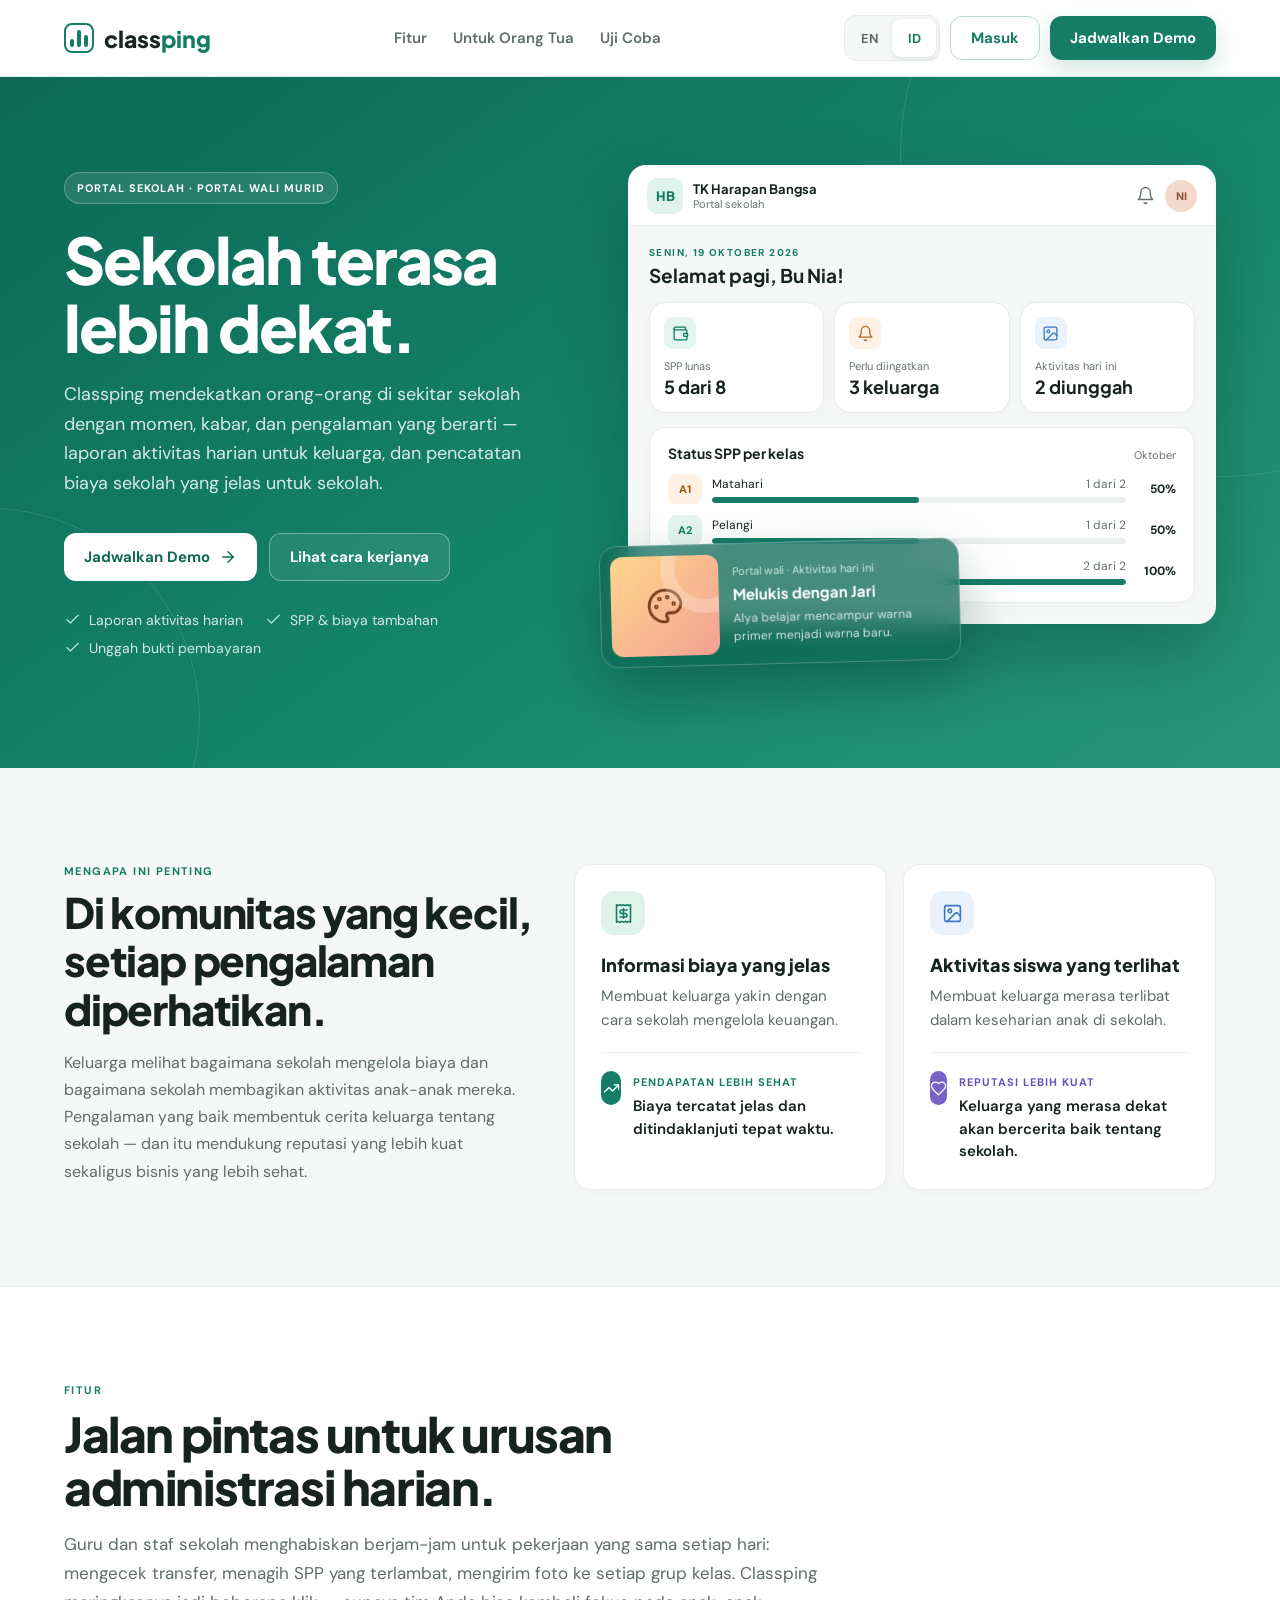
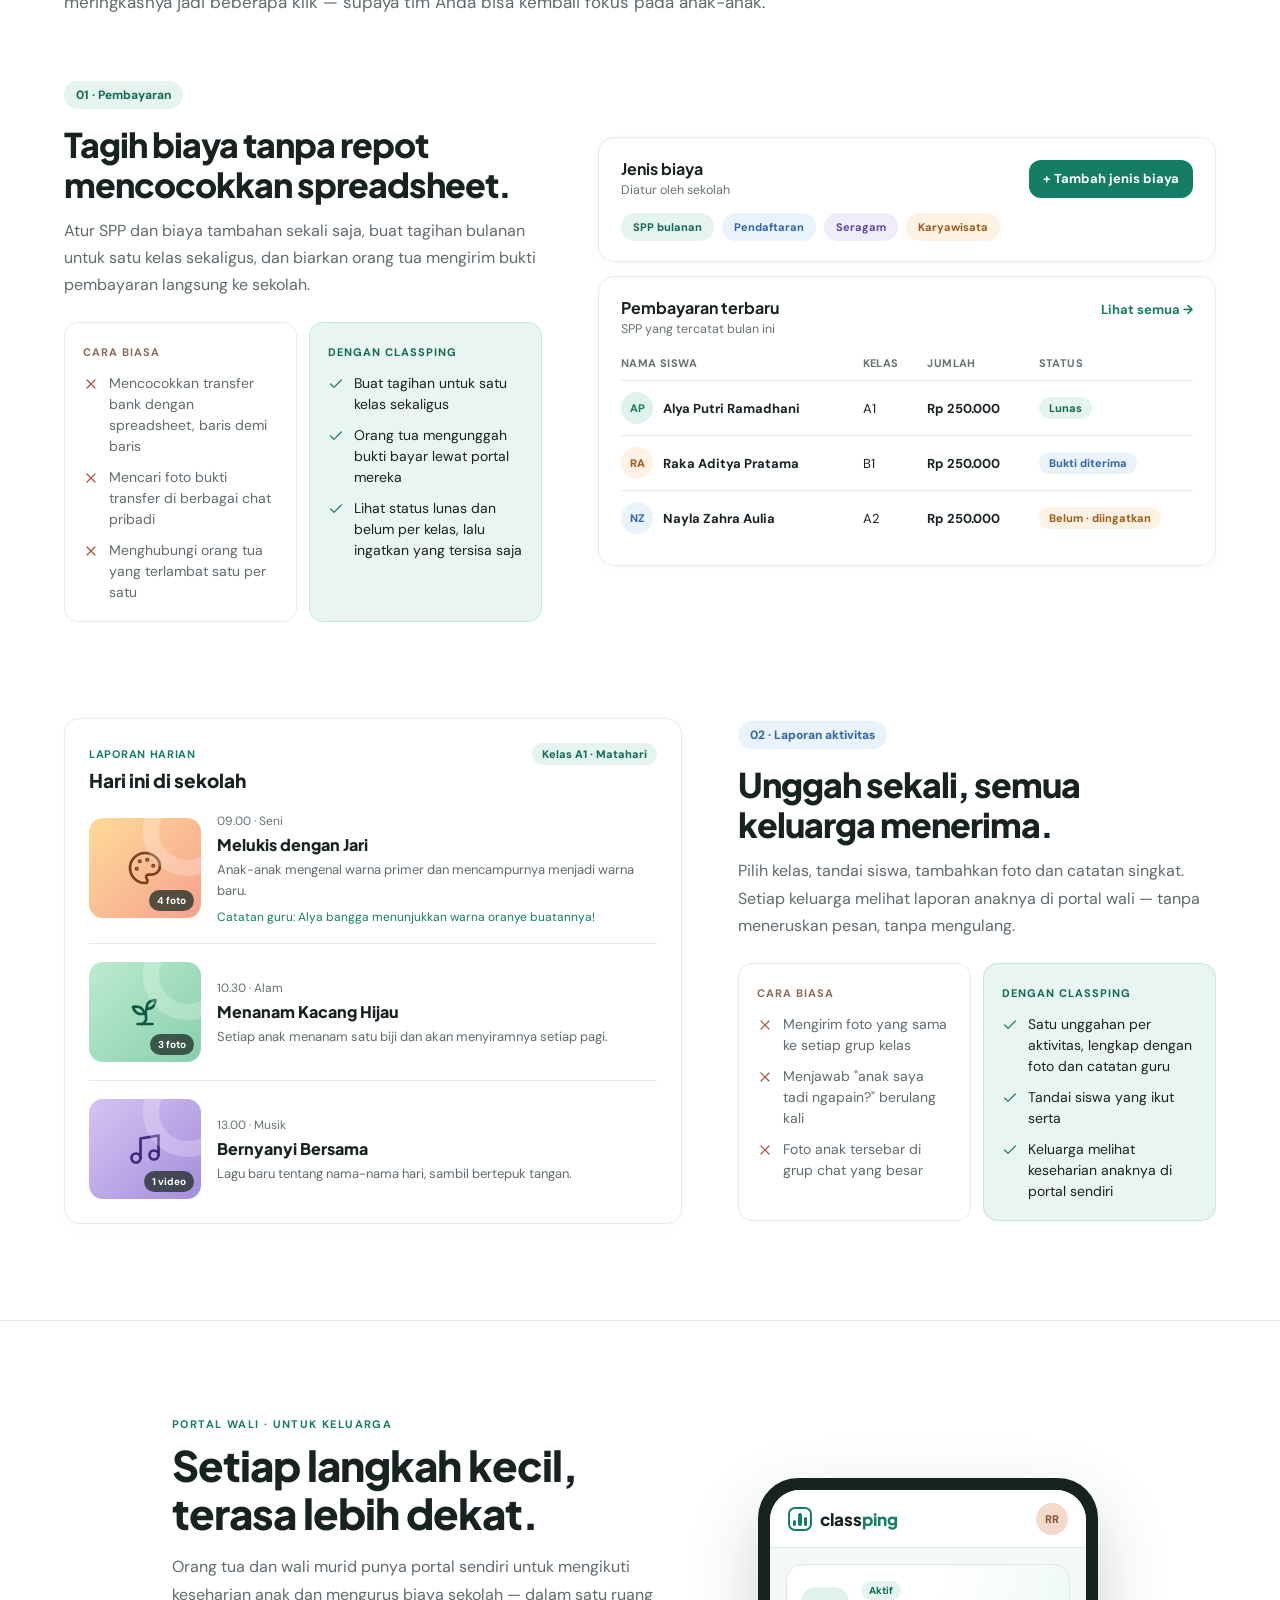
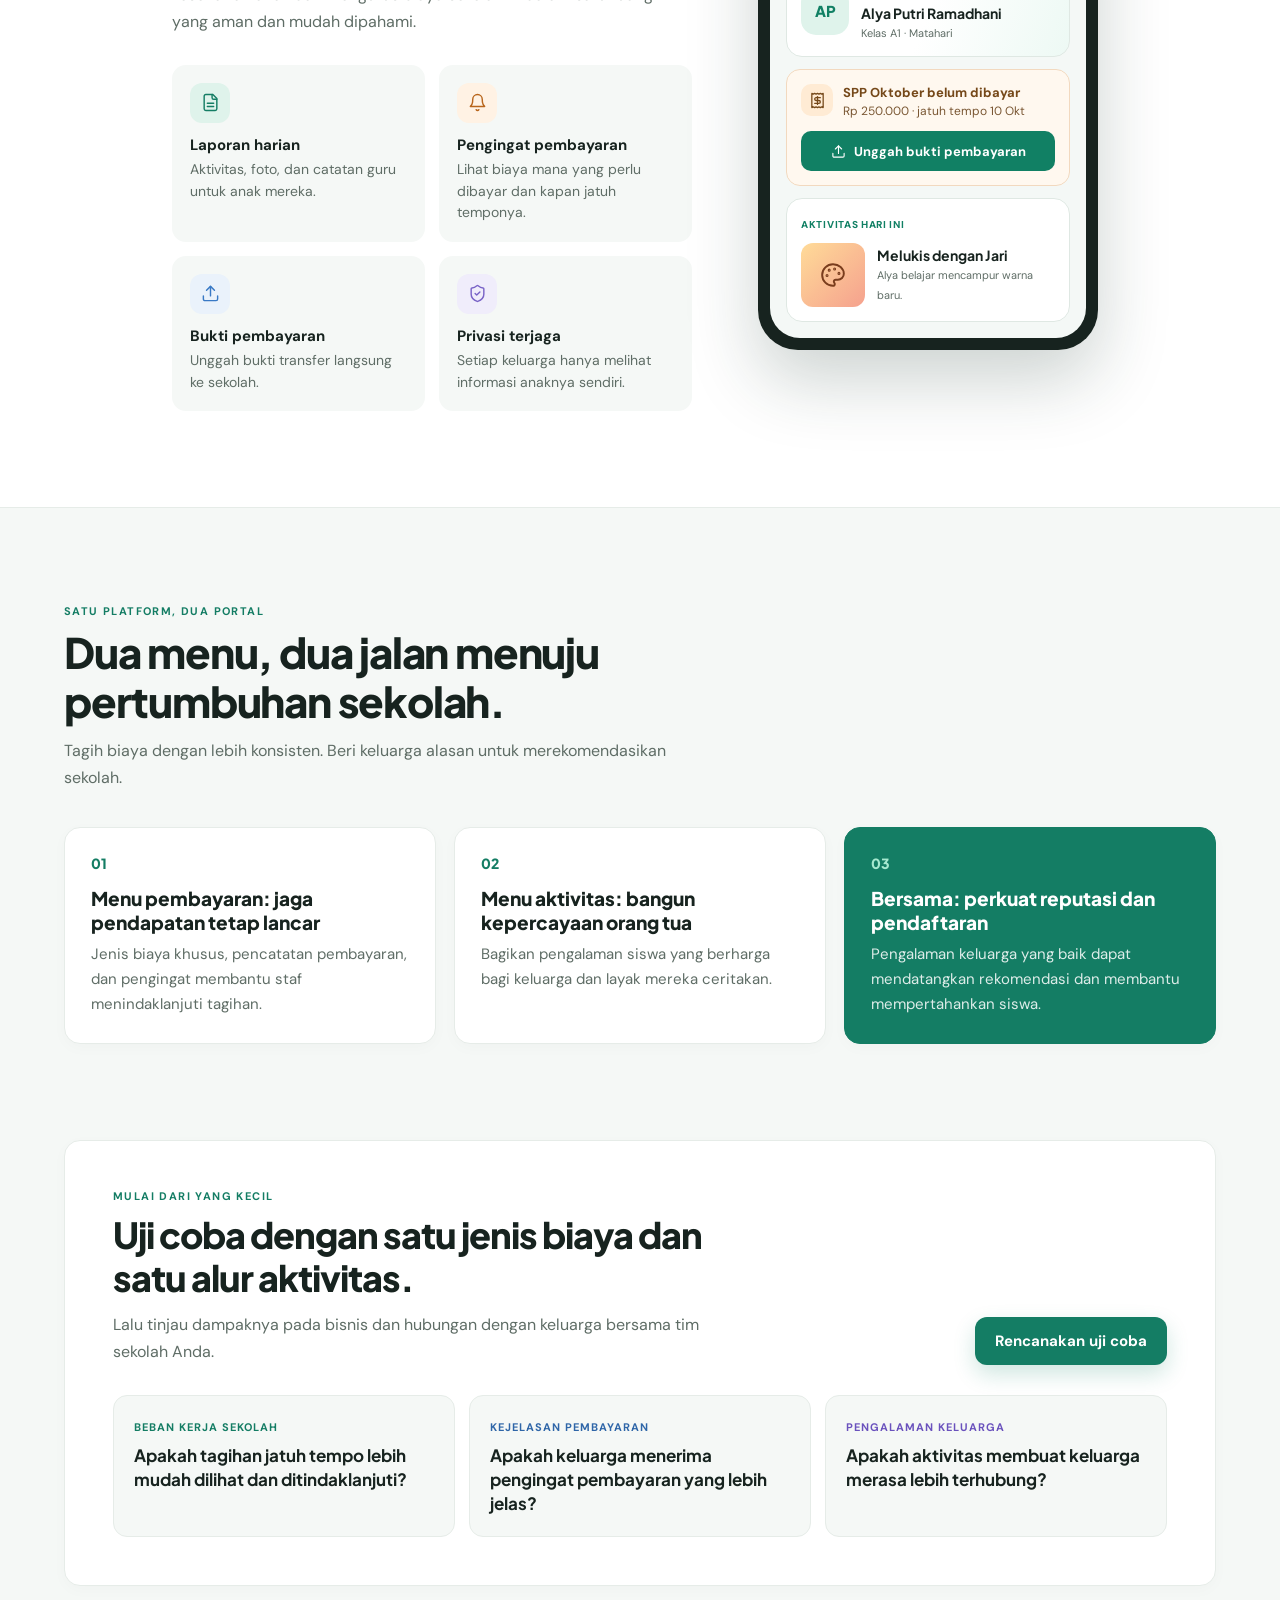
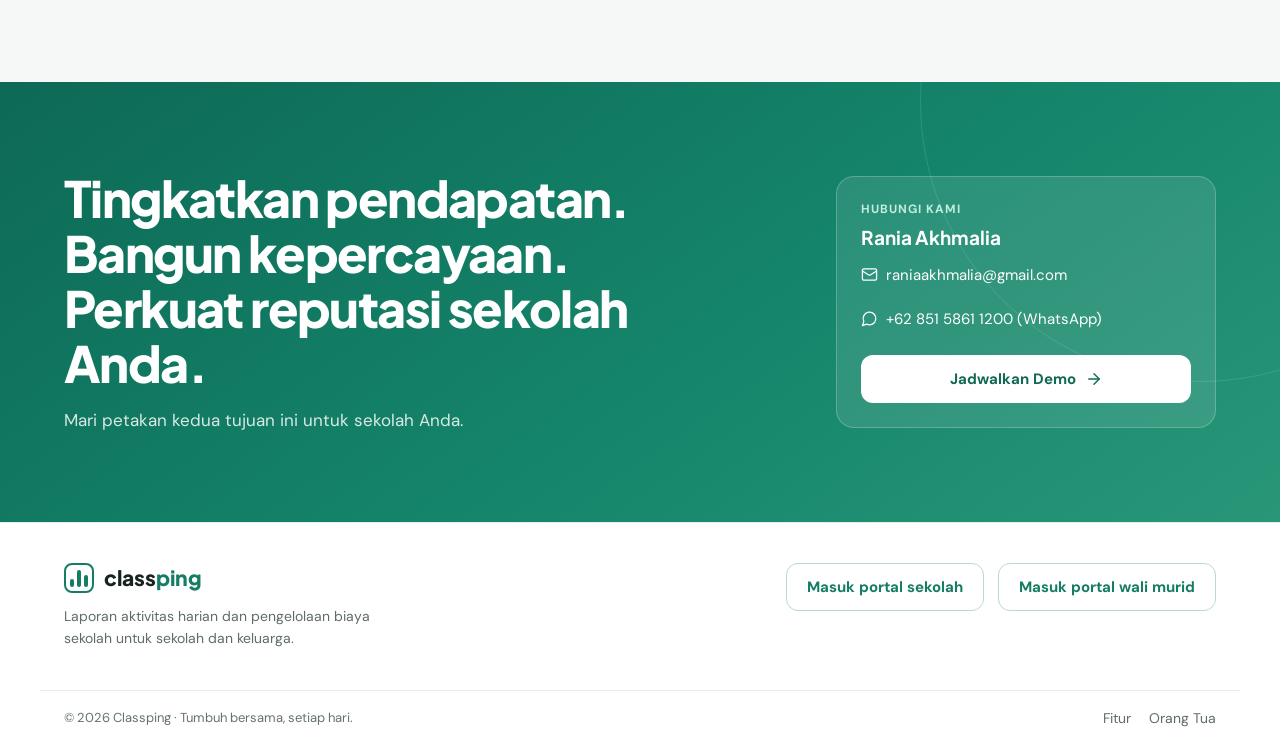
==== commit 373bc553: "Add login button to header and fix English footer portal links Co-Authored-By: Claude Opus 5.5 <nore" ====
--- a/index.html
+++ b/index.html
@@ -62,6 +62,7 @@
         <button type="button" aria-pressed="true" data-set-lang="en" style="min-height: 38px; min-width: 44px; padding: 0 10px; border: 0; border-radius: 9px; background: #fff; color: #147d64; font: 700 13px 'DM Sans', sans-serif; box-shadow: 0 2px 6px rgba(30,52,43,.1); cursor: pointer;">EN</button>
         <button type="button" aria-pressed="false" data-set-lang="id" style="min-height: 38px; min-width: 44px; padding: 0 10px; border: 0; border-radius: 9px; background: transparent; color: #5f6d66; font: 700 13px 'DM Sans', sans-serif; cursor: pointer;">ID</button>
       </div>
+      <a class="btn btn-outline" href="#login" style="min-height: 44px;">Login</a>
       <a class="btn btn-primary" href="#contact" style="min-height: 44px;">Book a demo</a>
     </div>
   </div>
@@ -511,8 +512,8 @@
       <p style="margin: 12px 0 0; color: #5f6d66; font-size: 14px; line-height: 1.6;">Daily activity reports and school fee management for schools and families.</p>
     </div>
     <div style="display: flex; flex-wrap: wrap; gap: 14px;">
-      <a class="btn btn-outline" href="#">School portal login</a>
-      <a class="btn btn-outline" href="#">Guardian portal login</a>
+      <a class="btn btn-outline" href="https://school.theclassping.com">School portal login</a>
+      <a class="btn btn-outline" href="https://guardian.theclassping.com">Guardian portal login</a>
     </div>
   </div>
   <div class="wrap" style="padding-top: 18px; padding-bottom: 28px; border-top: 1px solid #e6ece8; display: flex; flex-wrap: wrap; justify-content: space-between; gap: 10px; color: #66736d; font-size: 13px;">
@@ -543,6 +544,7 @@
         <button type="button" aria-pressed="false" data-set-lang="en" style="min-height: 38px; min-width: 44px; padding: 0 10px; border: 0; border-radius: 9px; background: transparent; color: #5f6d66; font: 700 13px 'DM Sans', sans-serif; cursor: pointer;">EN</button>
         <button type="button" aria-pressed="true" data-set-lang="id" style="min-height: 38px; min-width: 44px; padding: 0 10px; border: 0; border-radius: 9px; background: #fff; color: #147d64; font: 700 13px 'DM Sans', sans-serif; box-shadow: 0 2px 6px rgba(30,52,43,.1); cursor: pointer;">ID</button>
       </div>
+      <a class="btn btn-outline" href="#login" style="min-height: 44px;">Masuk</a>
       <a class="btn btn-primary" href="#contact" style="min-height: 44px;">Jadwalkan Demo</a>
     </div>
   </div>
@@ -979,8 +981,8 @@
       <p style="margin: 12px 0 0; color: #5f6d66; font-size: 14px; line-height: 1.6;">Laporan aktivitas harian dan pengelolaan biaya sekolah untuk sekolah dan keluarga.</p>
     </div>
     <div style="display: flex; flex-wrap: wrap; gap: 14px;">
-      <a class="btn btn-outline" href="#">Masuk portal sekolah</a>
-      <a class="btn btn-outline" href="#">Masuk portal wali murid</a>
+      <a class="btn btn-outline" href="https://school.theclassping.com">Masuk portal sekolah</a>
+      <a class="btn btn-outline" href="https://guardian.theclassping.com">Masuk portal wali murid</a>
     </div>
   </div>
   <div class="wrap" style="padding-top: 18px; padding-bottom: 28px; border-top: 1px solid #e6ece8; display: flex; flex-wrap: wrap; justify-content: space-between; gap: 10px; color: #66736d; font-size: 13px;">
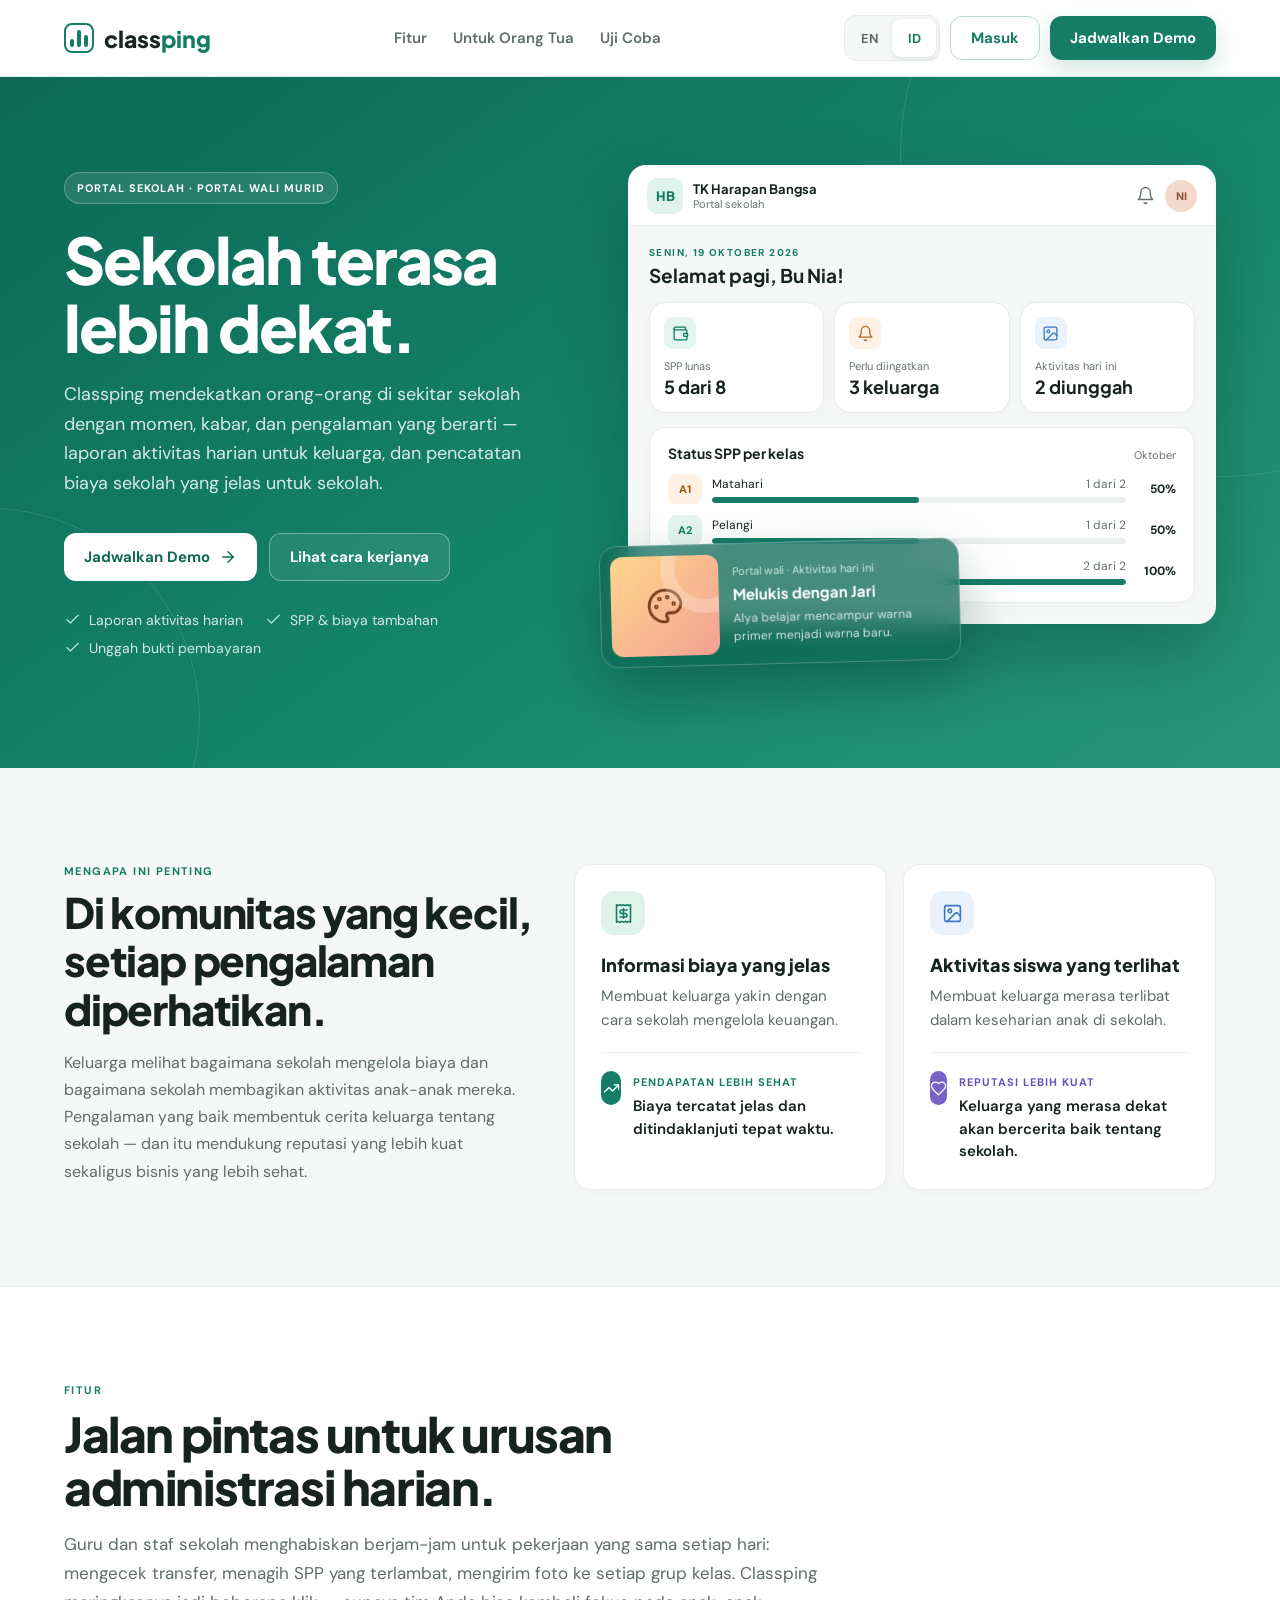
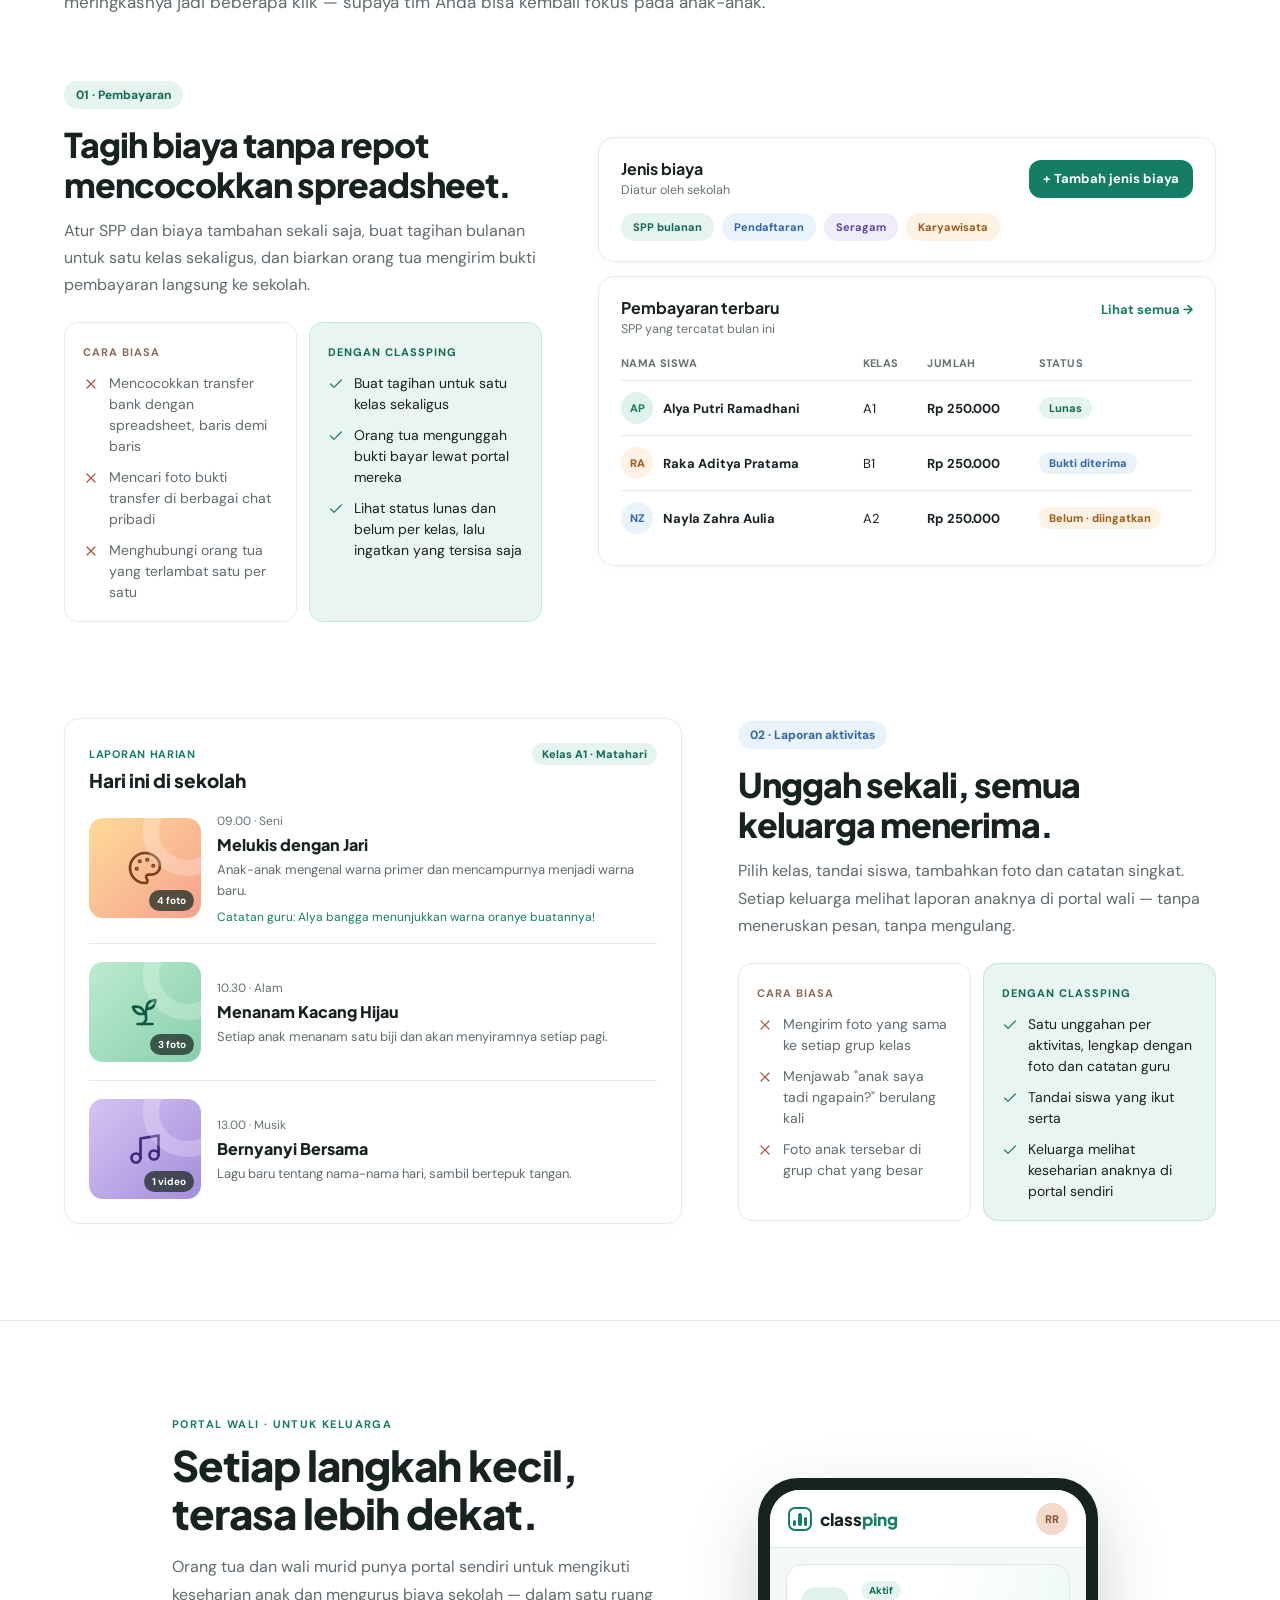
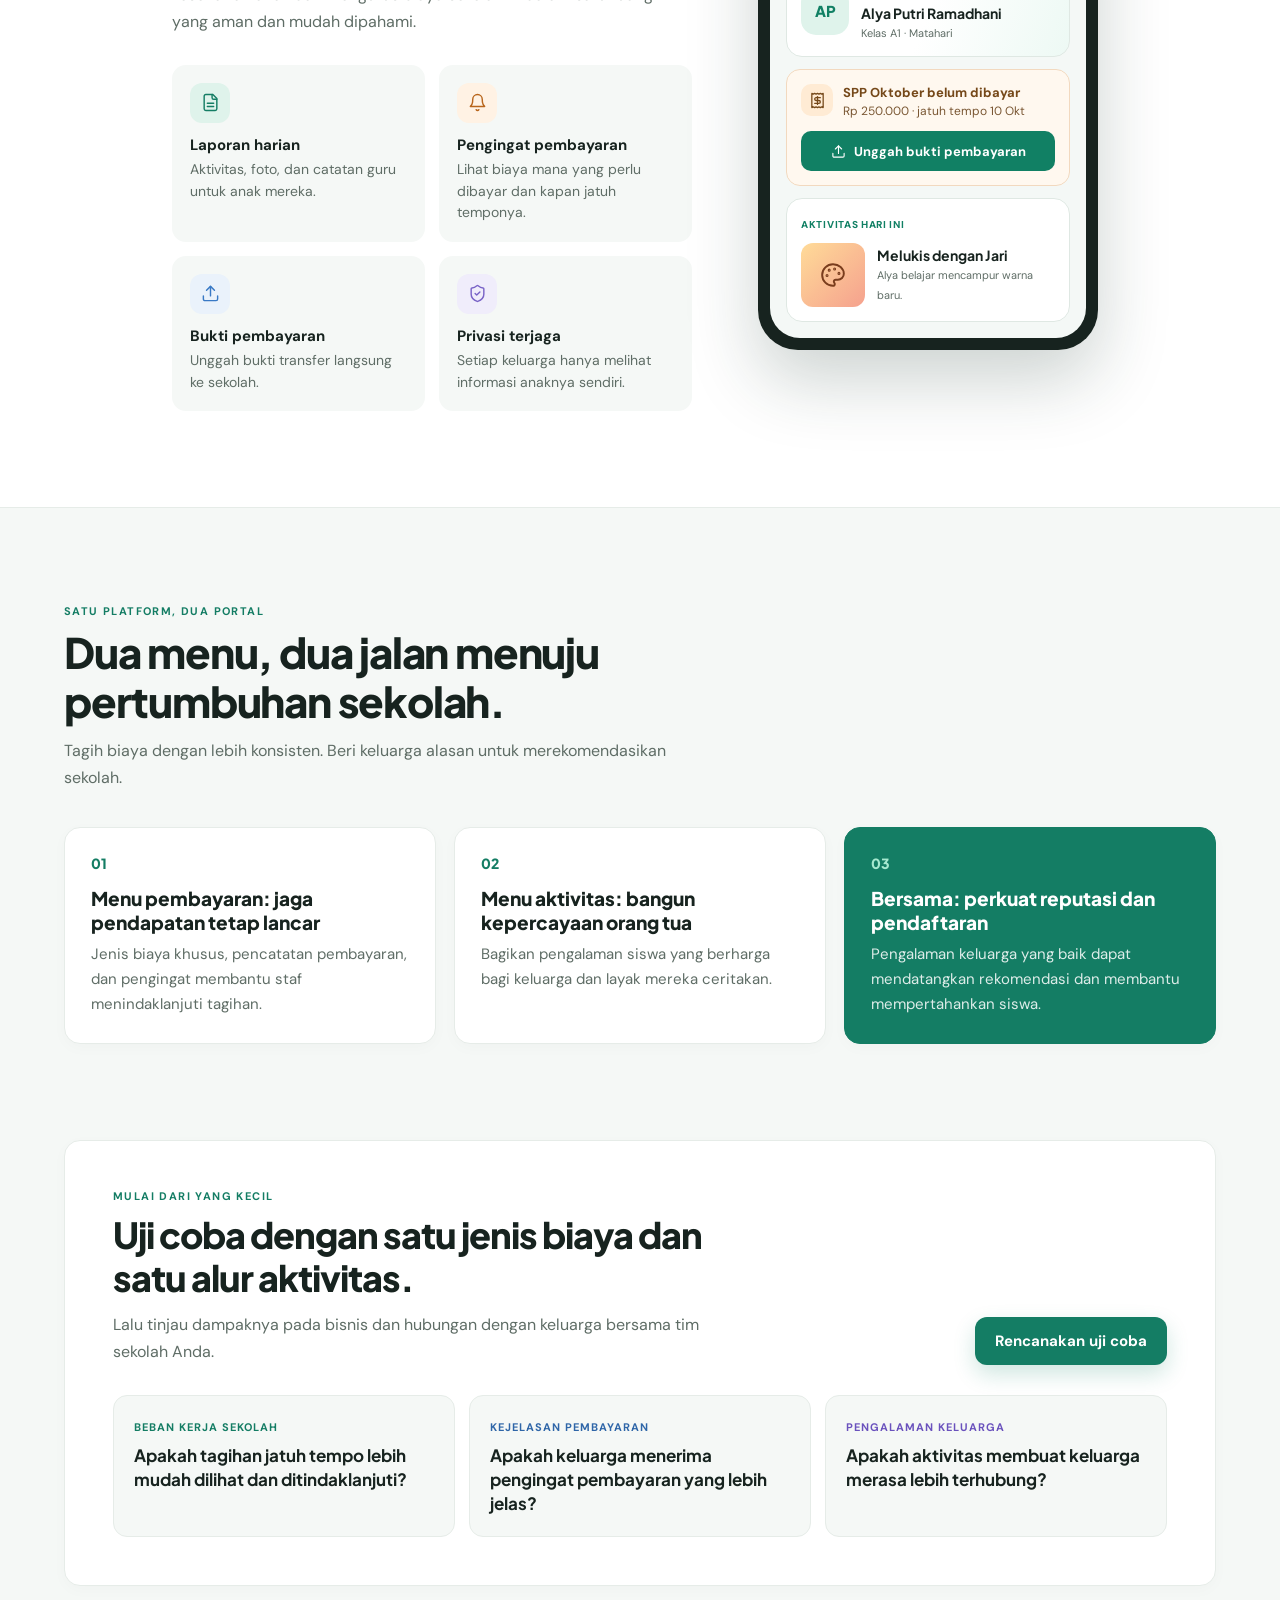
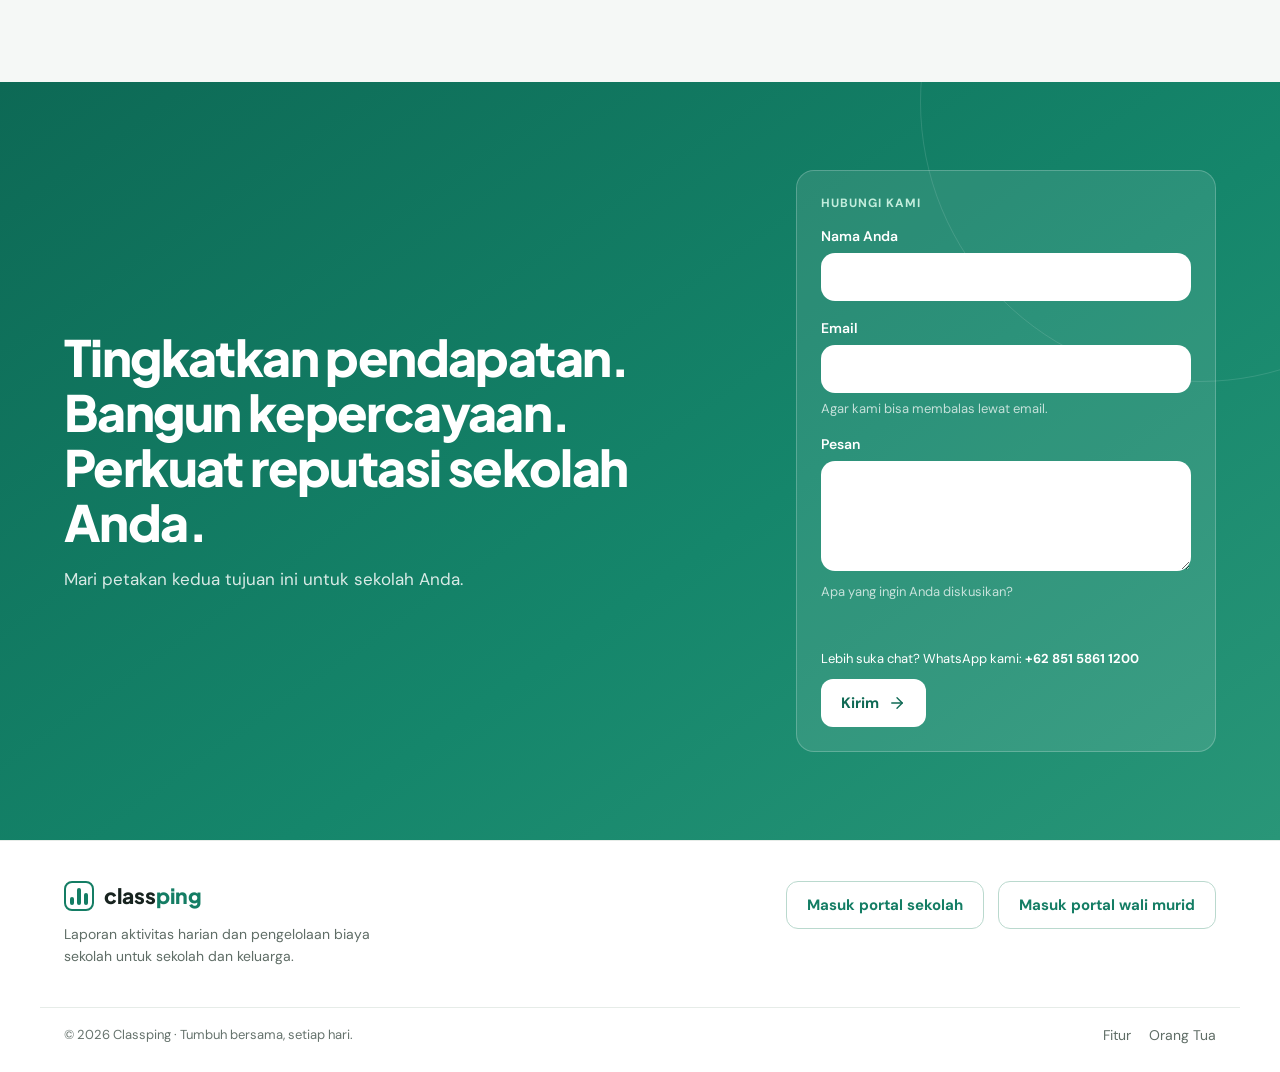
==== commit 458c4621: "Replace static contact card with email form via FormSubmit Co-Authored-By: Claude Fable 5.1 <noreply" ====
--- a/index.html
+++ b/index.html
@@ -39,6 +39,13 @@
 .mark span{display:block;background:currentColor;border-radius:2px}
 .flink{color:#5f6d66;text-decoration:none;font-size:14px}
 .flink:hover{color:#147d64}
+.cform label{display:block;margin:0 0 8px;font-size:14px;font-weight:600;color:#fff}
+.cform input,.cform textarea{width:100%;min-height:48px;padding:12px 16px;border:1px solid rgba(255,255,255,.35);border-radius:14px;background:#fff;color:#17231f;font:400 15px "DM Sans",sans-serif;outline:0}
+.cform textarea{min-height:110px;resize:vertical;border-radius:14px}
+.cform input:focus,.cform textarea:focus{border-color:#fff;box-shadow:0 0 0 4px rgba(255,255,255,.25)}
+.cform small{display:block;margin:7px 0 18px;color:rgba(255,255,255,.72);font-size:13px}
+.cform .status{min-height:20px;margin:0 0 12px;font-size:13px;font-weight:600}
+.cform button[disabled]{opacity:.7;cursor:wait}
 </style>
 </head>
 <body>
@@ -489,15 +496,27 @@
       <h2 class="disp" style="margin: 0 0 16px; font-size: clamp(32px, 4vw, 50px); line-height: 1.1; font-weight: 800; letter-spacing: -1.6px;">Grow revenue. Build trust. Strengthen your school's reputation.</h2>
       <p style="margin: 0; color: rgba(255,255,255,.84); font-size: 17px; line-height: 1.65;">Let's map these two goals to your school.</p>
     </div>
-    <div style="flex: 0 1 380px; min-width: 0; padding: 24px; border-radius: 18px; border: 1px solid rgba(255,255,255,.22); background: rgba(255,255,255,.1);">
-      <span style="display: block; color: #c3eddd; font-size: 12px; font-weight: 700; letter-spacing: 1px;">TALK TO US</span>
-      <strong class="disp" style="display: block; margin: 8px 0 4px; font-size: 19px;">Rania Akhmalia</strong>
-      <a href="mailto:raniaakhmalia@gmail.com" style="display: inline-flex; align-items: center; gap: 8px; min-height: 44px; color: #fff; text-decoration: none;"><svg viewBox="0 0 24 24" style="width: 17px; height: 17px;" aria-hidden="true"><rect width="20" height="16" x="2" y="4" rx="2"></rect><path d="m22 7-8.97 5.7a1.94 1.94 0 0 1-2.06 0L2 7"></path></svg>raniaakhmalia@gmail.com</a>
-      <a href="https://wa.me/6285158611200" style="display: inline-flex; align-items: center; gap: 8px; min-height: 44px; color: #fff; text-decoration: none;"><svg viewBox="0 0 24 24" style="width: 17px; height: 17px;" aria-hidden="true"><path d="M7.9 20A9 9 0 1 0 4 16.1L2 22Z"></path></svg>+62 851 5861 1200 (WhatsApp)</a>
-      <a class="btn btn-light" href="mailto:raniaakhmalia@gmail.com?subject=Classping%20demo" style="width: 100%; margin-top: 14px;">Book a demo
-        <svg viewBox="0 0 24 24" style="width: 18px; height: 18px;" aria-hidden="true"><path d="M5 12h14"></path><path d="m12 5 7 7-7 7"></path></svg>
-      </a>
-    </div>
+    <form class="cform" data-contact-form data-lang-code="en" novalidate style="flex: 0 1 420px; min-width: 0; padding: 24px; border-radius: 18px; border: 1px solid rgba(255,255,255,.22); background: rgba(255,255,255,.1);">
+      <span style="display: block; margin-bottom: 16px; color: #c3eddd; font-size: 12px; font-weight: 700; letter-spacing: 1px;">TALK TO US</span>
+      <input type="hidden" name="_subject" value="Classping website: new message">
+      <input type="hidden" name="_template" value="table">
+      <input type="text" name="_honey" tabindex="-1" autocomplete="off" style="display: none;">
+      <label for="cname-en">Your name</label>
+      <input id="cname-en" name="name" type="text" autocomplete="name" required style="margin-bottom: 18px;">
+      <label for="cemail-en">Email</label>
+      <input id="cemail-en" name="email" type="email" autocomplete="email" required>
+      <small>This helps us reply to you by email.</small>
+      <label for="cmsg-en">Message</label>
+      <textarea id="cmsg-en" name="message" required></textarea>
+      <small>What would you like to discuss?</small>
+      <p class="status" role="status" aria-live="polite"></p>
+      <div style="display: flex; flex-wrap: wrap; align-items: center; justify-content: space-between; gap: 12px;">
+        <a href="https://wa.me/6285158611200" style="color: #fff; font-size: 13px; text-decoration: none;">Prefer chat? WhatsApp us: <strong>+62 851 5861 1200</strong></a>
+        <button class="btn btn-light" type="submit" style="border: 0; cursor: pointer; font-family: inherit;">Submit
+          <svg viewBox="0 0 24 24" style="width: 18px; height: 18px;" aria-hidden="true"><path d="M5 12h14"></path><path d="m12 5 7 7-7 7"></path></svg>
+        </button>
+      </div>
+    </form>
   </div>
 </section>
 
@@ -959,15 +978,27 @@
       <h2 class="disp" style="margin: 0 0 16px; font-size: clamp(32px, 4vw, 50px); line-height: 1.1; font-weight: 800; letter-spacing: -1.6px;">Tingkatkan pendapatan. Bangun kepercayaan. Perkuat reputasi sekolah Anda.</h2>
       <p style="margin: 0; color: rgba(255,255,255,.84); font-size: 17px; line-height: 1.65;">Mari petakan kedua tujuan ini untuk sekolah Anda.</p>
     </div>
-    <div style="flex: 0 1 380px; min-width: 0; padding: 24px; border-radius: 18px; border: 1px solid rgba(255,255,255,.22); background: rgba(255,255,255,.1);">
-      <span style="display: block; color: #c3eddd; font-size: 12px; font-weight: 700; letter-spacing: 1px;">HUBUNGI KAMI</span>
-      <strong class="disp" style="display: block; margin: 8px 0 4px; font-size: 19px;">Rania Akhmalia</strong>
-      <a href="mailto:raniaakhmalia@gmail.com" style="display: inline-flex; align-items: center; gap: 8px; min-height: 44px; color: #fff; text-decoration: none;"><svg viewBox="0 0 24 24" style="width: 17px; height: 17px;" aria-hidden="true"><rect width="20" height="16" x="2" y="4" rx="2"></rect><path d="m22 7-8.97 5.7a1.94 1.94 0 0 1-2.06 0L2 7"></path></svg>raniaakhmalia@gmail.com</a>
-      <a href="https://wa.me/6285158611200" style="display: inline-flex; align-items: center; gap: 8px; min-height: 44px; color: #fff; text-decoration: none;"><svg viewBox="0 0 24 24" style="width: 17px; height: 17px;" aria-hidden="true"><path d="M7.9 20A9 9 0 1 0 4 16.1L2 22Z"></path></svg>+62 851 5861 1200 (WhatsApp)</a>
-      <a class="btn btn-light" href="mailto:raniaakhmalia@gmail.com?subject=Demo%20Classping" style="width: 100%; margin-top: 14px;">Jadwalkan Demo
-        <svg viewBox="0 0 24 24" style="width: 18px; height: 18px;" aria-hidden="true"><path d="M5 12h14"></path><path d="m12 5 7 7-7 7"></path></svg>
-      </a>
-    </div>
+    <form class="cform" data-contact-form data-lang-code="id" novalidate style="flex: 0 1 420px; min-width: 0; padding: 24px; border-radius: 18px; border: 1px solid rgba(255,255,255,.22); background: rgba(255,255,255,.1);">
+      <span style="display: block; margin-bottom: 16px; color: #c3eddd; font-size: 12px; font-weight: 700; letter-spacing: 1px;">HUBUNGI KAMI</span>
+      <input type="hidden" name="_subject" value="Website Classping: pesan baru">
+      <input type="hidden" name="_template" value="table">
+      <input type="text" name="_honey" tabindex="-1" autocomplete="off" style="display: none;">
+      <label for="cname-id">Nama Anda</label>
+      <input id="cname-id" name="name" type="text" autocomplete="name" required style="margin-bottom: 18px;">
+      <label for="cemail-id">Email</label>
+      <input id="cemail-id" name="email" type="email" autocomplete="email" required>
+      <small>Agar kami bisa membalas lewat email.</small>
+      <label for="cmsg-id">Pesan</label>
+      <textarea id="cmsg-id" name="message" required></textarea>
+      <small>Apa yang ingin Anda diskusikan?</small>
+      <p class="status" role="status" aria-live="polite"></p>
+      <div style="display: flex; flex-wrap: wrap; align-items: center; justify-content: space-between; gap: 12px;">
+        <a href="https://wa.me/6285158611200" style="color: #fff; font-size: 13px; text-decoration: none;">Lebih suka chat? WhatsApp kami: <strong>+62 851 5861 1200</strong></a>
+        <button class="btn btn-light" type="submit" style="border: 0; cursor: pointer; font-family: inherit;">Kirim
+          <svg viewBox="0 0 24 24" style="width: 18px; height: 18px;" aria-hidden="true"><path d="M5 12h14"></path><path d="m12 5 7 7-7 7"></path></svg>
+        </button>
+      </div>
+    </form>
   </div>
 </section>
 
@@ -1007,6 +1038,32 @@
   try { saved = localStorage.getItem(KEY); } catch (e) {}
   var urlLang = new URLSearchParams(location.search).get('lang');
   apply(urlLang === 'id' || urlLang === 'en' ? urlLang : (saved || 'id'));
+  var MSG = {
+    en: { sending: 'Sending…', ok: 'Thanks! Your message has been sent — we will reply by email.', fail: 'Sorry, the message could not be sent. Please try again or WhatsApp us.', invalid: 'Please fill in your name, a valid email, and a message.' },
+    id: { sending: 'Mengirim…', ok: 'Terima kasih! Pesan Anda sudah terkirim — kami akan membalas lewat email.', fail: 'Maaf, pesan gagal terkirim. Silakan coba lagi atau hubungi kami lewat WhatsApp.', invalid: 'Mohon isi nama, email yang valid, dan pesan.' }
+  };
+  document.addEventListener('submit', function (ev) {
+    var form = ev.target.closest('[data-contact-form]');
+    if (!form) return;
+    ev.preventDefault();
+    var t = MSG[form.getAttribute('data-lang-code')] || MSG.en;
+    var status = form.querySelector('.status');
+    var button = form.querySelector('button[type="submit"]');
+    if (!form.checkValidity()) { status.textContent = t.invalid; form.reportValidity(); return; }
+    var payload = {};
+    new FormData(form).forEach(function (value, key) { payload[key] = value; });
+    payload._replyto = payload.email;
+    status.textContent = t.sending;
+    button.disabled = true;
+    fetch('https://formsubmit.co/ajax/the.class.ping@gmail.com', {
+      method: 'POST',
+      headers: { 'Content-Type': 'application/json', 'Accept': 'application/json' },
+      body: JSON.stringify(payload)
+    }).then(function (res) { return res.ok ? res.json() : Promise.reject(res); })
+      .then(function () { status.textContent = t.ok; form.reset(); })
+      .catch(function () { status.textContent = t.fail; })
+      .then(function () { button.disabled = false; });
+  });
   document.addEventListener('click', function (ev) {
     var btn = ev.target.closest('[data-set-lang]');
     if (btn) { apply(btn.getAttribute('data-set-lang')); return; }
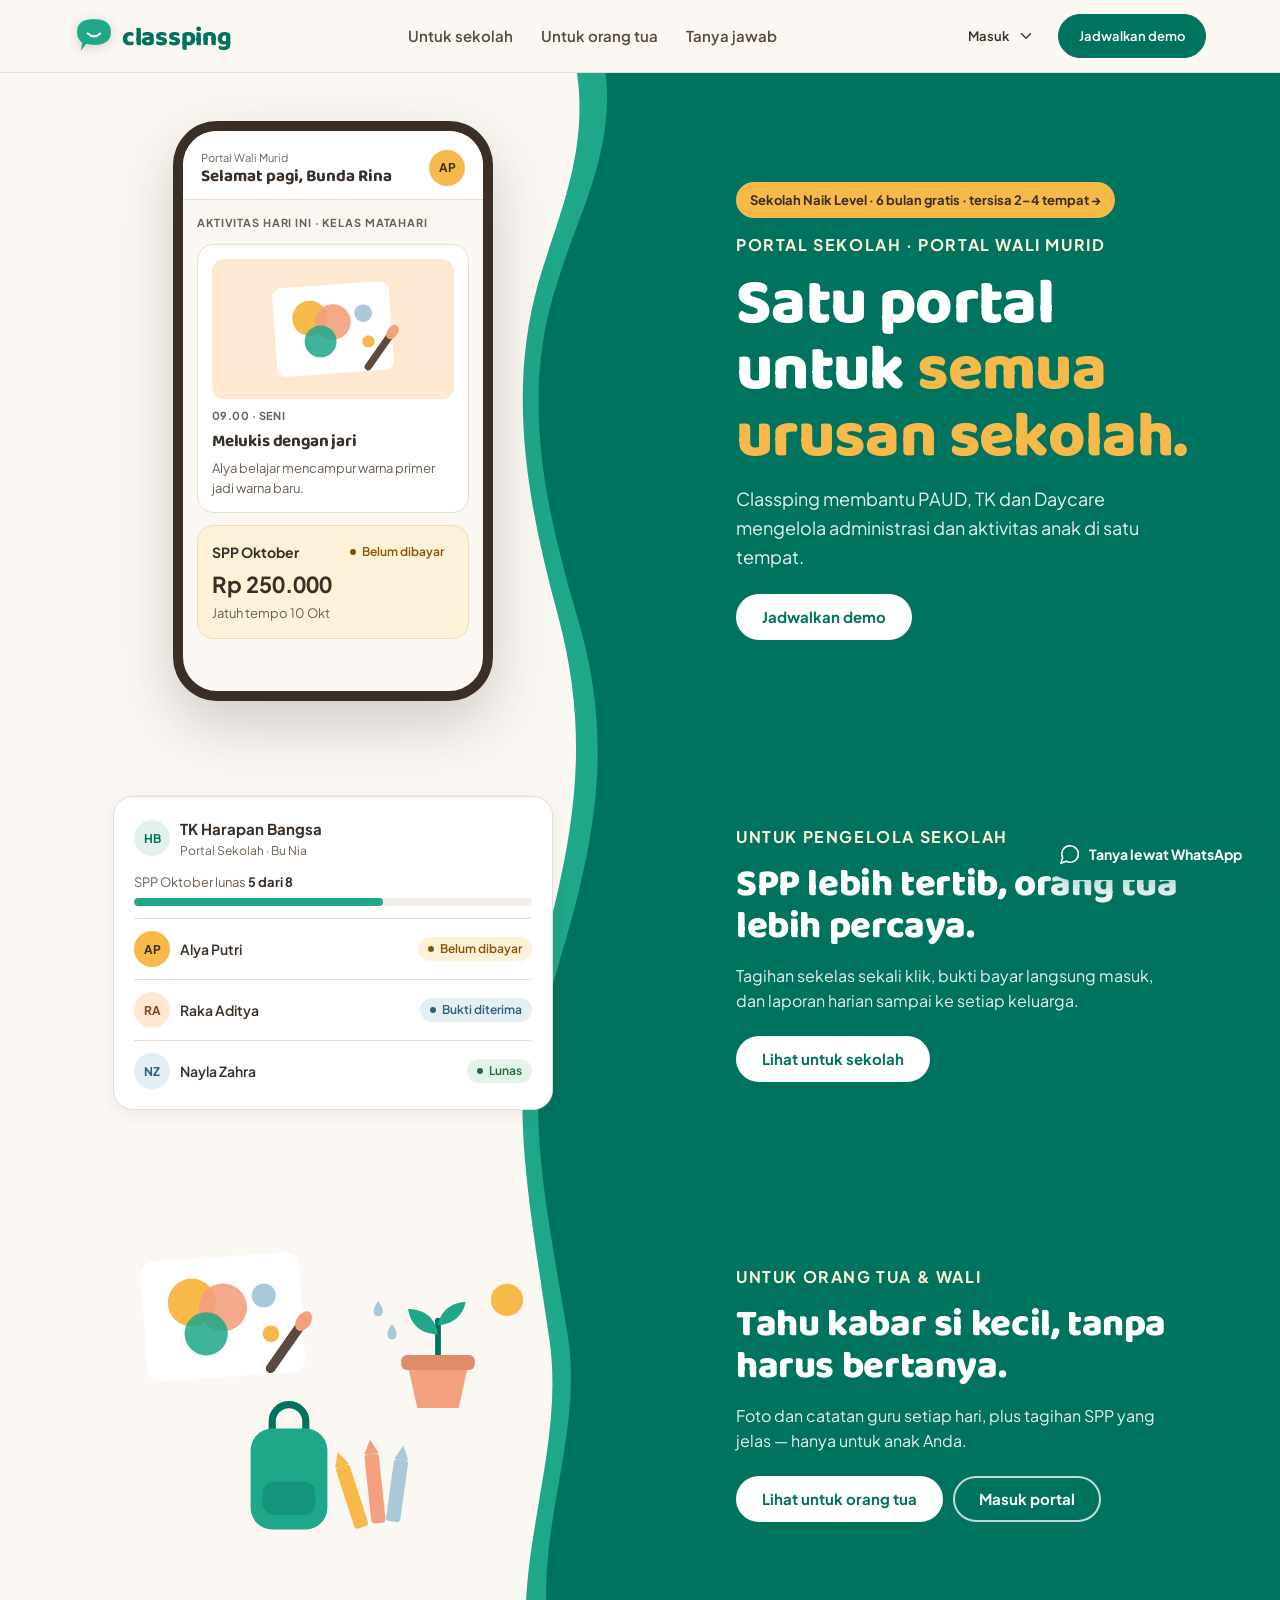
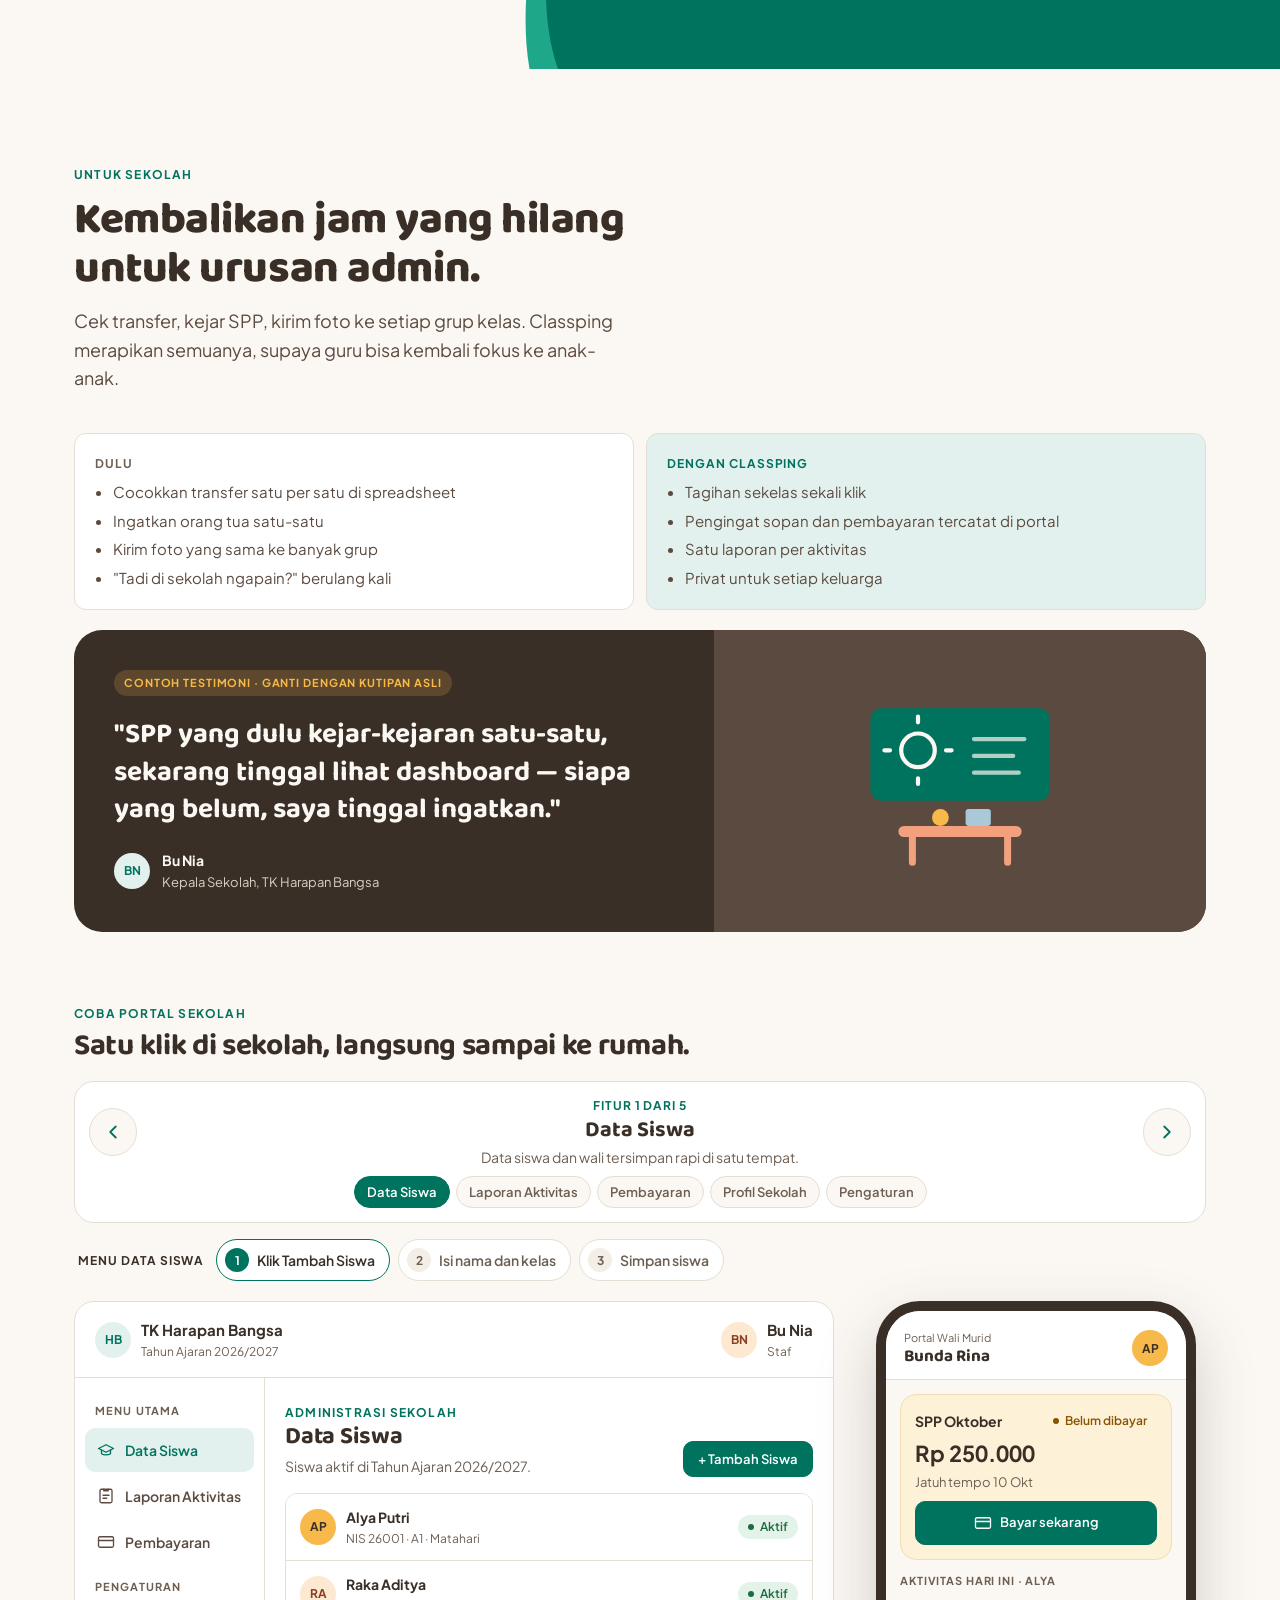
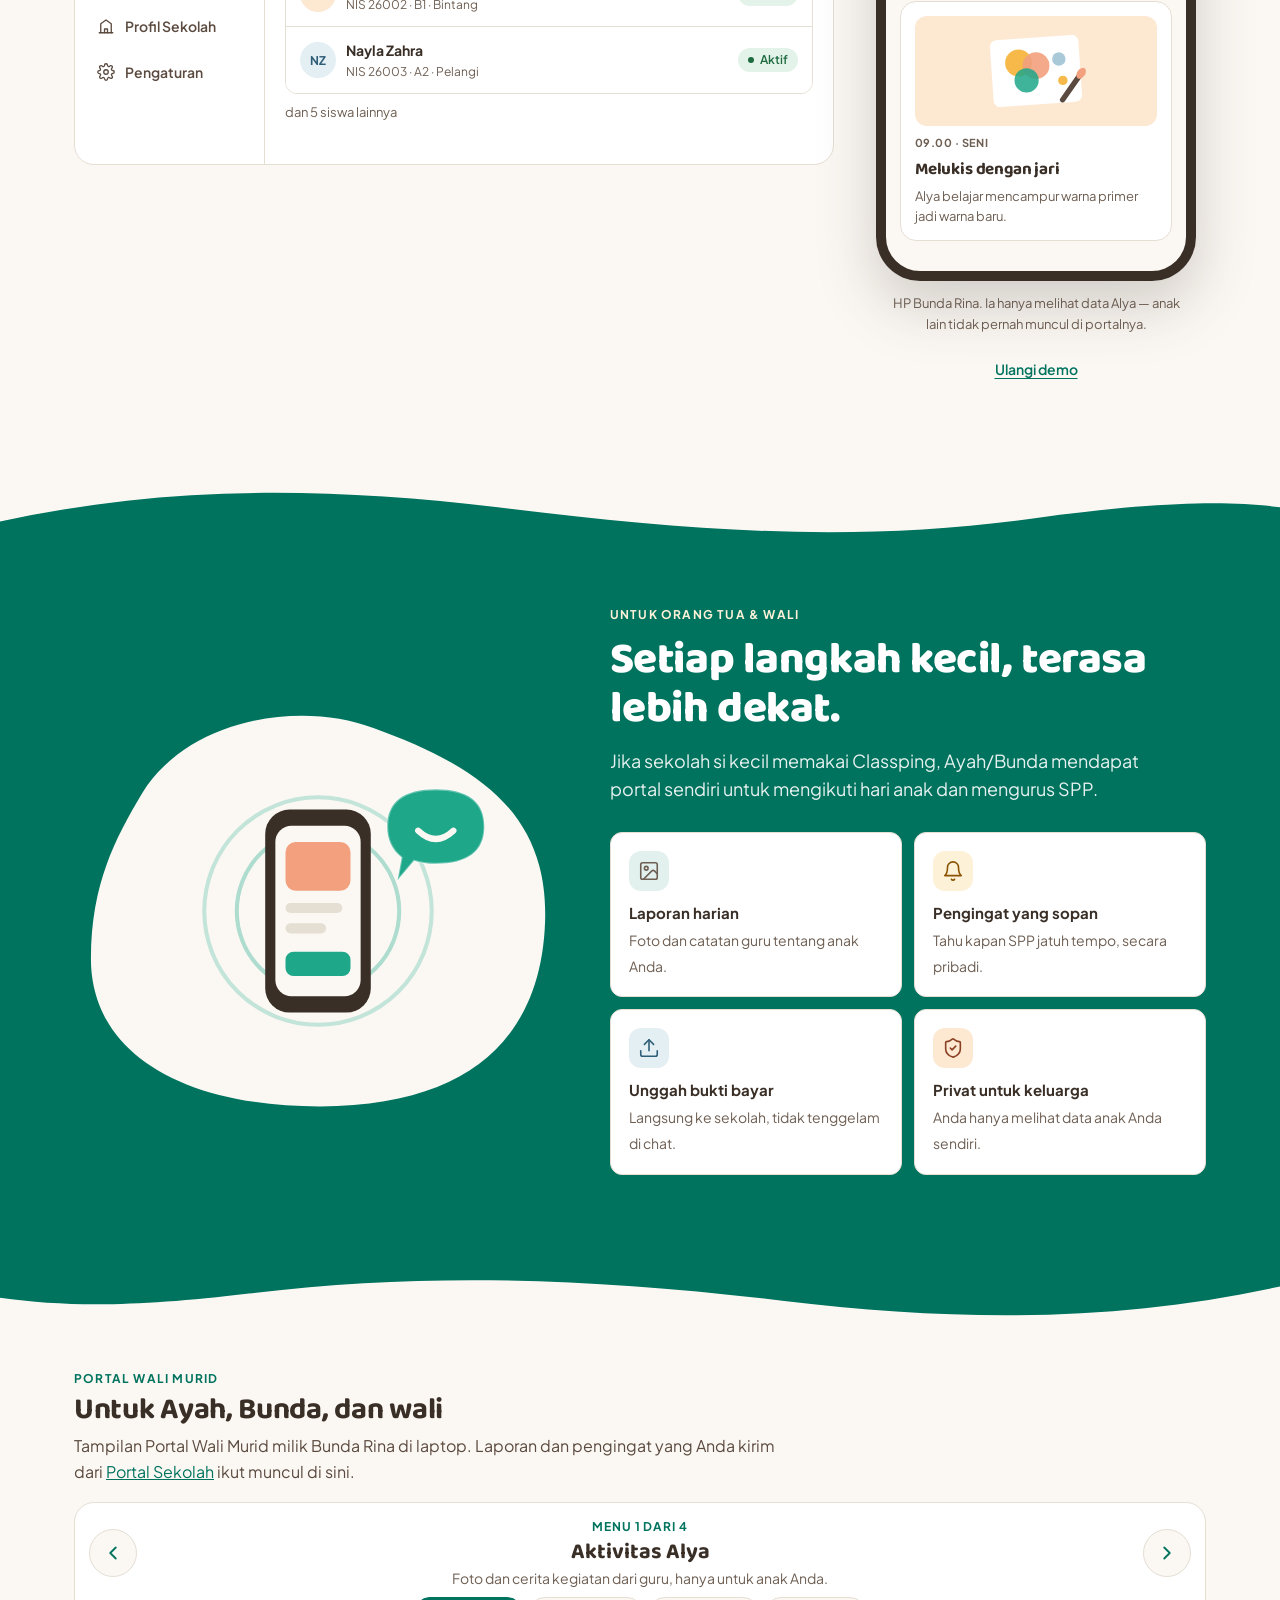
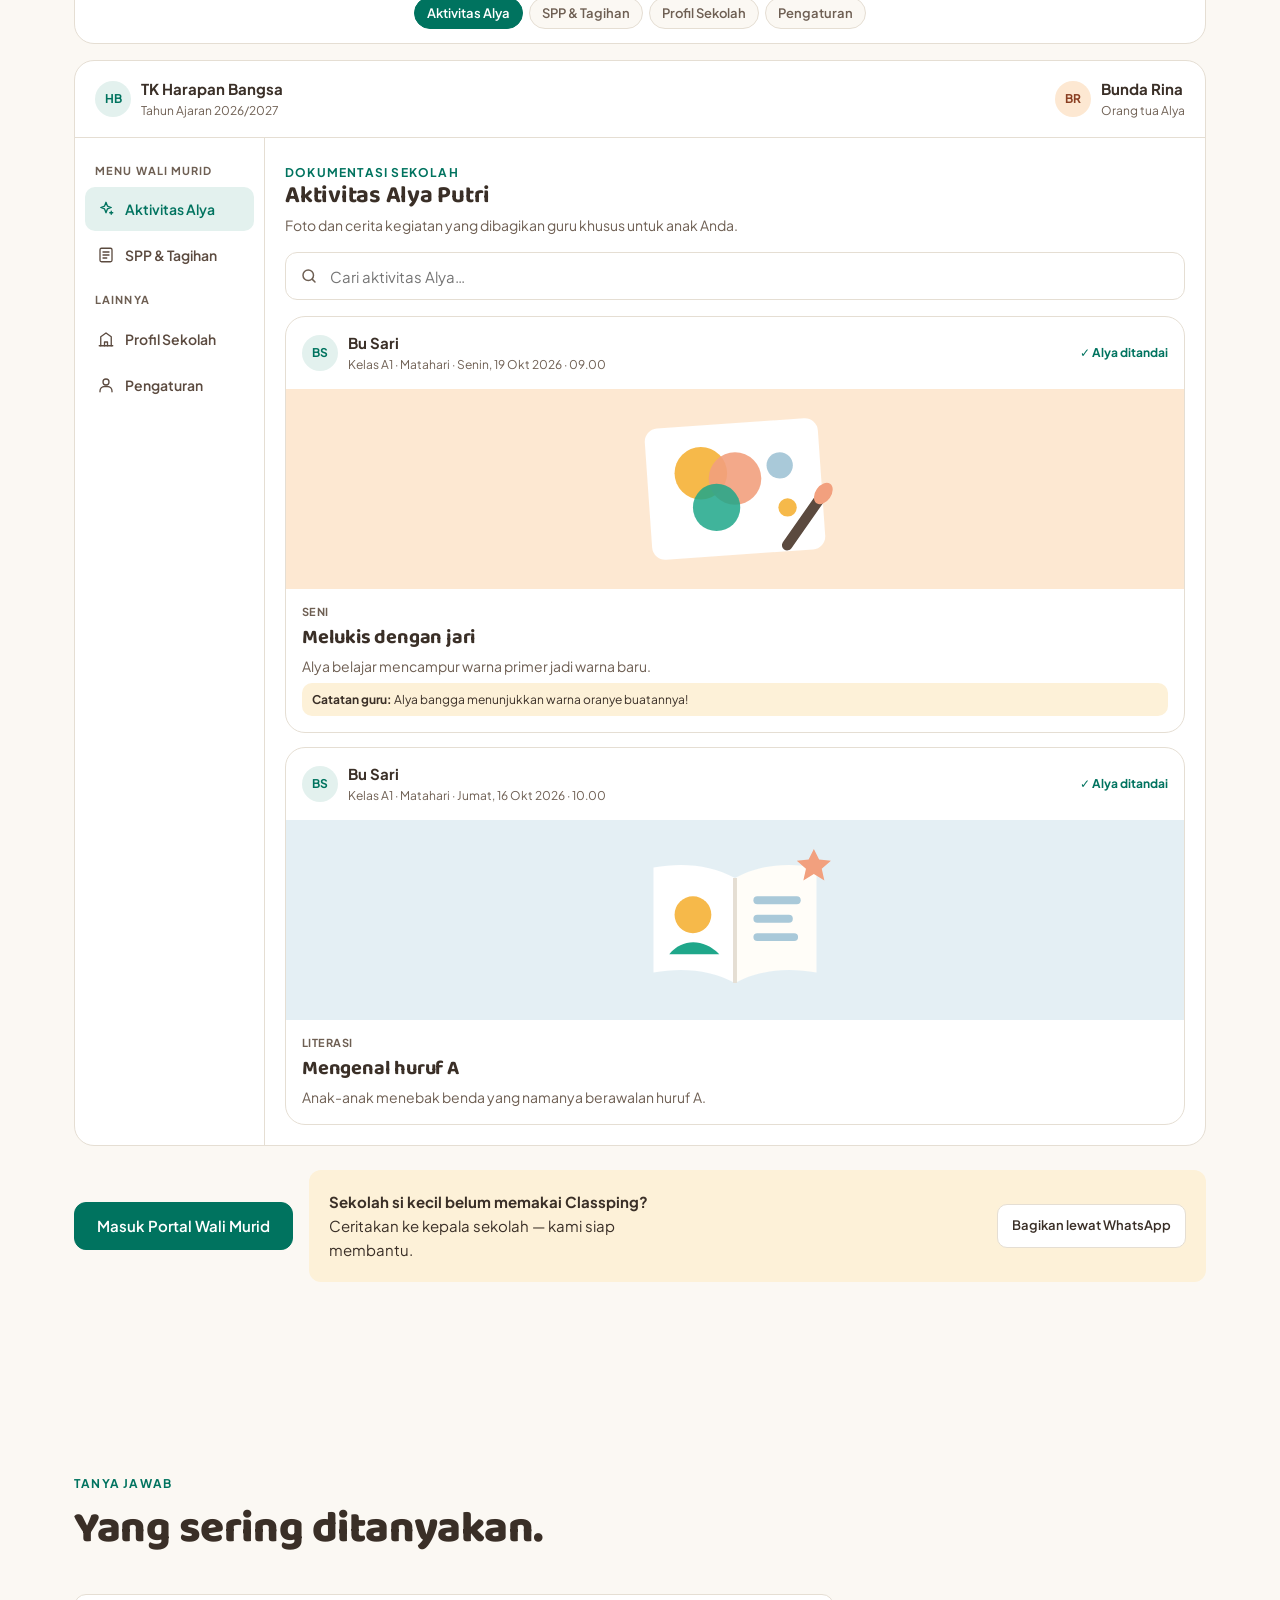
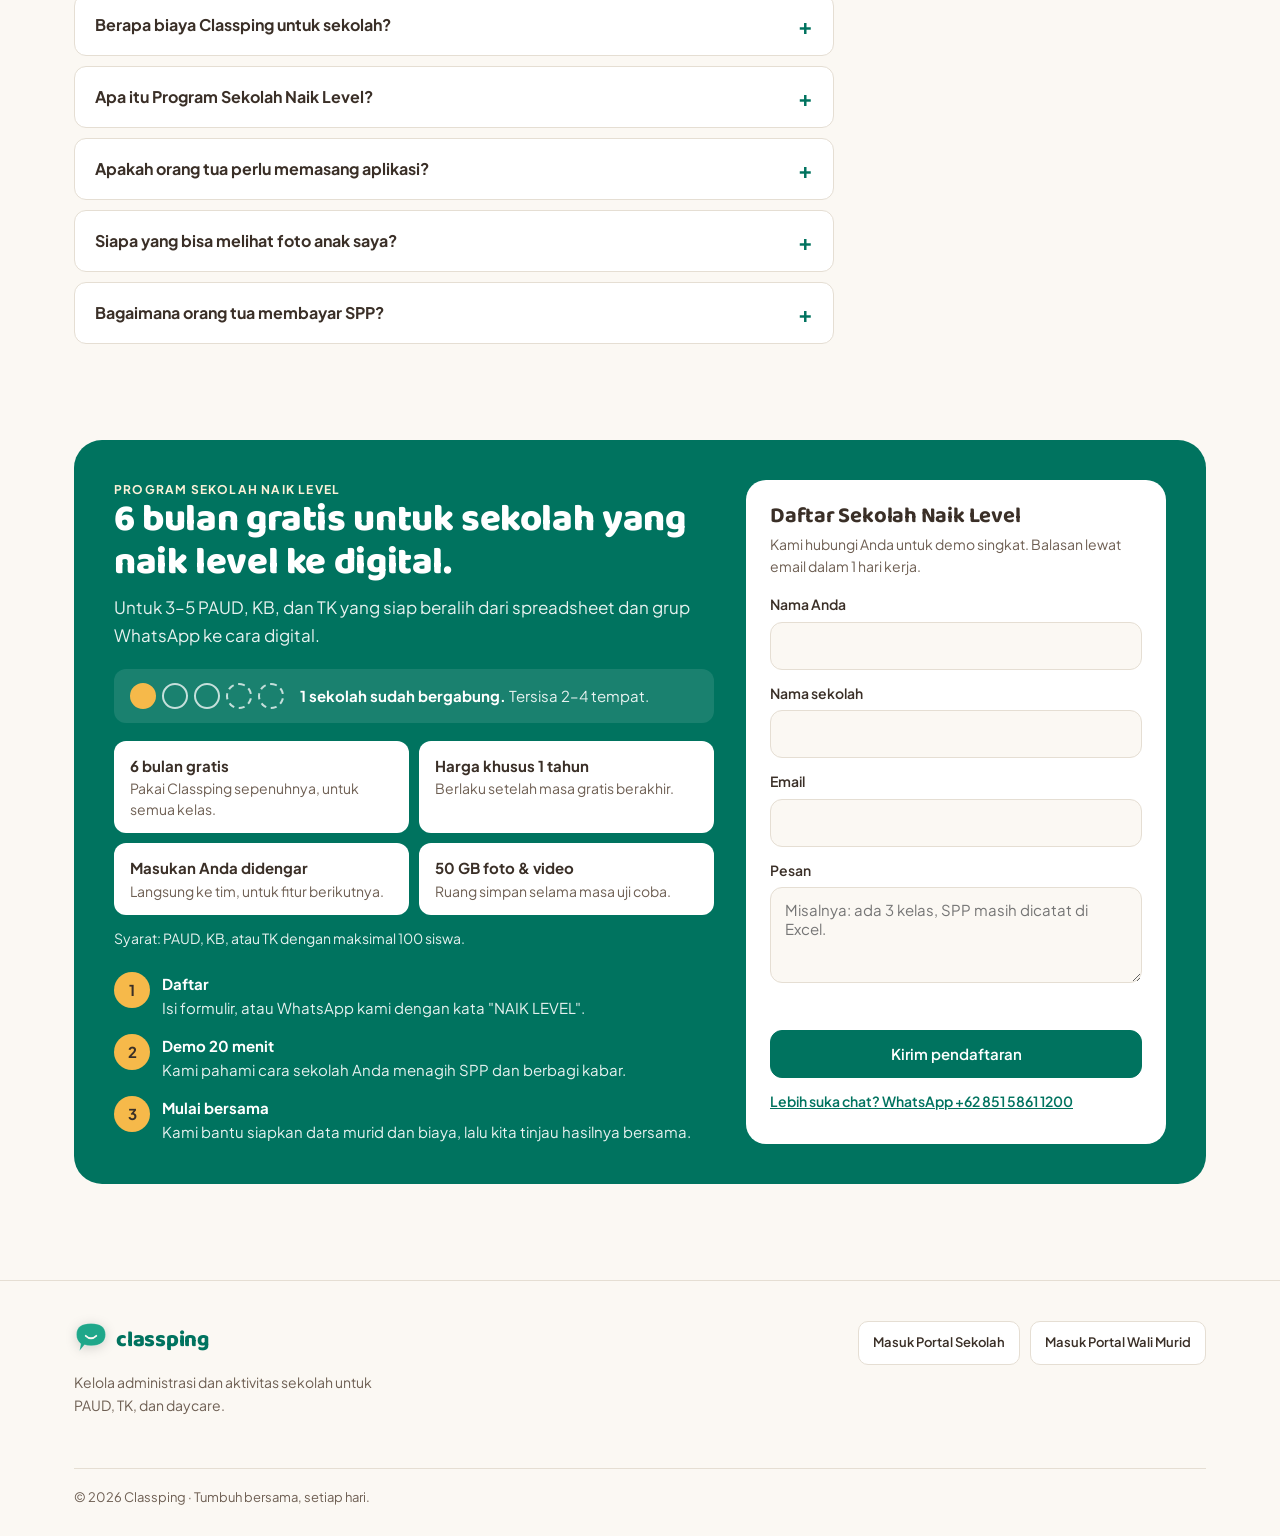
==== commit 880cc124: "Make the revamped page the main landing page Replace index.html with the Indonesian-only revamp and " ====
--- a/index.html
+++ b/index.html
@@ -3,1077 +3,1455 @@
 <head>
 <meta charset="utf-8">
 <meta name="viewport" content="width=device-width, initial-scale=1">
-<title>Classping — Sekolah terasa lebih dekat</title>
-<meta name="description" content="Classping: laporan aktivitas harian untuk keluarga dan pengelolaan SPP serta biaya sekolah yang jelas.">
-<meta property="og:title" content="Classping — Sekolah terasa lebih dekat">
-<meta property="og:description" content="Laporan aktivitas harian untuk keluarga dan pengelolaan SPP serta biaya sekolah yang jelas.">
-<link rel="icon" href="data:image/svg+xml,%3Csvg xmlns='http://www.w3.org/2000/svg' viewBox='0 0 32 32'%3E%3Crect x='2' y='2' width='28' height='28' rx='8' fill='none' stroke='%23147d64' stroke-width='3'/%3E%3Crect x='8' y='17' width='4' height='8' rx='1.5' fill='%23147d64'/%3E%3Crect x='14' y='8' width='4' height='17' rx='1.5' fill='%23147d64'/%3E%3Crect x='20' y='13' width='4' height='12' rx='1.5' fill='%23147d64'/%3E%3C/svg%3E">
+<title>Classping — Satu portal untuk semua urusan sekolah</title>
+<meta name="description" content="Classping membantu PAUD, TK dan Daycare mengelola administrasi dan aktivitas anak di satu tempat.">
+<meta property="og:title" content="Classping — Satu portal untuk semua urusan sekolah">
+<meta property="og:description" content="Kelola SPP dan bagikan aktivitas harian anak dalam satu portal untuk sekolah dan wali murid.">
+<link rel="icon" href="data:image/svg+xml,%3Csvg xmlns='http://www.w3.org/2000/svg' viewBox='0 0 110 110'%3E%3Cpath d='M8 44C8 20 24 8 55 8s47 12 47 36-16 36-47 36c-8 0-15-1-21-3L18 96l4-22C12 66 8 56 8 44Z' fill='%231FA78A'/%3E%3Cpath d='M38 48q17 16 34 0' stroke='%23FBF8F3' stroke-width='7' fill='none' stroke-linecap='round'/%3E%3C/svg%3E">
 <link rel="preconnect" href="https://fonts.googleapis.com">
 <link rel="preconnect" href="https://fonts.gstatic.com" crossorigin="anonymous">
-<link href="https://fonts.googleapis.com/css2?family=DM+Sans:wght@400;500;600;700&amp;family=Plus+Jakarta+Sans:wght@600;700;800&amp;display=swap" rel="stylesheet">
+<link href="https://fonts.googleapis.com/css2?family=Baloo+2:wght@600;700;800&amp;family=Plus+Jakarta+Sans:wght@400;500;600;700&amp;display=swap" rel="stylesheet">
 <style>
-body{margin:0;background:#f5f8f6;color:#17231f;font-family:"DM Sans",sans-serif;font-size:15px;-webkit-font-smoothing:antialiased}
+:root{
+  --cream:#FBF8F3;--cream-2:#F3EEE6;--card:#FFFFFF;--line:#E5DED3;
+  --ink:#3A2F27;--ink-body:#5B4A3F;--muted:#6E5F53;
+  /* Final palette (moodboard "The Happy Bubble"): Hijau Classping #1FA78A for shapes and the logo, #00735F for text,
+     buttons and big fields; Kuning Matahari as the warm accent; peach and sky as soft accents. The "peony" and "mint"
+     token names are kept from the palette trials and now hold peach and sky. */
+  --green:#1FA78A;--green-strong:#00735F;--green-soft:#E3F1EE;--embun:#F3EEE6;
+  --peony:#FDE8D2;--peony-soft:#FDE8D2;--peony-deep:#F2A07E;--peony-ink:#8A3F22;
+  --sun:#F6B94A;--sun-soft:#FDF1D8;--mint:#A9C9D9;--mint-soft:#E4EFF4;
+  --success:#1E6B40;--success-soft:#E3F3E9;--warning:#8A5300;--info:#2F5E78;--info-soft:#E4EFF4;
+  --r-sm:8px;--r-md:12px;--r-lg:20px;--r-xl:28px;
+  --shadow:0 4px 16px rgba(58,47,39,.08);
+  --display:"Baloo 2",system-ui,sans-serif;--sans:"Plus Jakarta Sans",system-ui,-apple-system,"Segoe UI",sans-serif;
+  /* Roles used by big green fields, buttons, logo and illustrations, so a whole palette can be swapped in one place */
+  --field:var(--green-strong);--field-2:var(--green);--field-tint:rgba(255,255,255,.1);
+  --on-field:#FFFFFF;--on-field-muted:rgba(255,255,255,.9);--on-field-line:rgba(255,255,255,.75);
+  --field-eyebrow:var(--sun-soft);--field-hi:var(--sun);
+  --btn:var(--green-strong);--on-btn:#FFFFFF;--btn-hover:#005F4F;
+  --mark:#1FA78A;--mark-smile:#FBF8F3;
+  --il-dark:#00735F;--il-mid:#1FA78A;--il-pink:#F2A07E;--il-pink-dark:#E08B6A;--il-sun:#F6B94A;
+}
 *{box-sizing:border-box}
+[hidden]{display:none!important}
 html{scroll-behavior:smooth}
-a{color:#147d64}a:hover{color:#0f6954}
-svg{fill:none;stroke:currentColor;stroke-width:1.8;stroke-linecap:round;stroke-linejoin:round;flex:0 0 auto}
-.disp{font-family:"Plus Jakarta Sans",sans-serif}
-.wrap{width:100%;max-width:1200px;margin:0 auto;padding:0 24px}
-.panel{background:#fff;border:1px solid #e6ece8;border-radius:16px;box-shadow:0 4px 15px rgba(30,52,43,.025)}
-.eyebrow{margin:0 0 10px;color:#147d64;font-size:11px;font-weight:700;letter-spacing:1.4px;text-transform:uppercase}
-.btn{min-height:48px;display:inline-flex;align-items:center;justify-content:center;gap:9px;border-radius:12px;padding:0 20px;font-weight:700;font-size:15px;text-decoration:none;transition:transform .18s ease,background .18s ease}
-.btn-primary{color:#fff;background:#147d64;box-shadow:0 9px 22px rgba(17,128,100,.2)}
-.btn-primary:hover{color:#fff;background:#0f6954;transform:translateY(-1px)}
-.btn-outline{color:#147d64;background:#fff;border:1px solid #bad9ce}
-.btn-outline:hover{color:#147d64;background:#edf8f4}
-.btn-light{color:#0f6954;background:#fff}
-.btn-light:hover{color:#0f6954;background:#edf8f4;transform:translateY(-1px)}
-.btn-ghost{color:#fff;border:1px solid rgba(255,255,255,.35);background:rgba(255,255,255,.08)}
-.btn-ghost:hover{color:#fff;background:rgba(255,255,255,.16)}
-.navlink{min-height:44px;display:inline-flex;align-items:center;padding:0 12px;border-radius:10px;color:#5f6d66;font-weight:600;text-decoration:none}
-.navlink:hover{color:#147d64;background:#f0f7f4}
-.pill{display:inline-flex;align-items:center;padding:4px 10px;border-radius:999px;font-size:11px;font-weight:700}
-.progress{height:6px;overflow:hidden;border-radius:999px;background:#ebf0ed}
-.progress i{display:block;height:100%;border-radius:inherit;background:#147d64}
-.mark{width:30px;height:30px;display:grid;grid-template-columns:repeat(3,1fr);align-items:end;gap:3px;padding:4px;border:2px solid currentColor;border-radius:8px}
-.mark span{display:block;background:currentColor;border-radius:2px}
-.flink{color:#5f6d66;text-decoration:none;font-size:14px}
-.flink:hover{color:#147d64}
-.cform label{display:block;margin:0 0 8px;font-size:14px;font-weight:600;color:#fff}
-.cform input,.cform textarea{width:100%;min-height:48px;padding:12px 16px;border:1px solid rgba(255,255,255,.35);border-radius:14px;background:#fff;color:#17231f;font:400 15px "DM Sans",sans-serif;outline:0}
-.cform textarea{min-height:110px;resize:vertical;border-radius:14px}
-.cform input:focus,.cform textarea:focus{border-color:#fff;box-shadow:0 0 0 4px rgba(255,255,255,.25)}
-.cform small{display:block;margin:7px 0 18px;color:rgba(255,255,255,.72);font-size:13px}
-.cform .status{min-height:20px;margin:0 0 12px;font-size:13px;font-weight:600}
-.cform button[disabled]{opacity:.7;cursor:wait}
+body{margin:0;background:var(--cream);color:var(--ink-body);font:400 16px/1.6 var(--sans);-webkit-font-smoothing:antialiased}
+img,svg{display:block}
+a{color:var(--green-strong)}
+h1,h2,h3,h4{margin:0;color:var(--ink);font-family:var(--display);font-weight:800;letter-spacing:-.01em;line-height:1.12}
+p{margin:0}
+:focus-visible{outline:2px solid var(--green-strong);outline-offset:2px}
+.wrap{width:100%;max-width:1180px;margin:0 auto;padding:0 24px}
+.eyebrow{font-size:12px;font-weight:700;letter-spacing:.1em;text-transform:uppercase;color:var(--green-strong)}
+.lead{font-size:18px;color:var(--ink-body);max-width:560px}
+.section{padding:96px 0}
+.section-head{max-width:640px;margin-bottom:40px;display:flex;flex-direction:column;gap:12px}
+.section-head h2{font-size:clamp(32px,4vw,44px)}
+@media (prefers-reduced-motion:reduce){*{animation:none!important;transition:none!important}html{scroll-behavior:auto}}
+
+/* Buttons */
+.btn{font:600 15px/1 var(--sans);min-height:48px;padding:0 22px;border-radius:var(--r-md);border:1px solid var(--line);background:var(--card);color:var(--ink);display:inline-flex;align-items:center;justify-content:center;gap:8px;text-decoration:none;cursor:pointer;transition:transform .18s ease-out,background .18s ease-out}
+.btn:hover{transform:translateY(-1px)}
+.btn-primary{background:var(--btn);border-color:var(--btn);color:var(--on-btn)}
+.btn-primary:hover{background:var(--btn-hover);border-color:var(--btn-hover)}
+.btn-sun{background:var(--sun);border-color:var(--sun);color:var(--ink)}
+.btn-ghost{background:transparent;border-color:transparent;color:var(--green-strong);padding:0 12px}
+.btn-sm{min-height:36px;padding:0 14px;font-size:13px;border-radius:10px}
+.btn[disabled]{opacity:.55;cursor:default;transform:none}
+.btn svg{width:18px;height:18px;fill:none;stroke:currentColor;stroke-width:1.75;stroke-linecap:round;stroke-linejoin:round}
+
+/* Badges */
+.badge{display:inline-flex;align-items:center;gap:6px;font-size:12px;font-weight:600;line-height:24px;padding:0 10px;border-radius:999px;background:var(--cream-2);color:var(--muted);white-space:nowrap}
+.badge::before{content:"";width:6px;height:6px;border-radius:50%;background:currentColor}
+.b-paid{background:var(--success-soft);color:var(--success)}
+.b-due{background:var(--sun-soft);color:var(--warning)}
+.b-proof{background:var(--info-soft);color:var(--info)}
+.b-remind{background:var(--peony);color:var(--peony-ink)}
+
+/* Logo: "The Happy Bubble", universal one-colour version from the moodboard */
+.logo{display:inline-flex;align-items:center;gap:8px;text-decoration:none}
+.logo svg{filter:drop-shadow(0 2px 6px rgba(0,0,0,.16))}
+.logo span{font:800 26px/1 var(--display);color:var(--green-strong);letter-spacing:-.01em;padding-top:4px}
+
+/* Header */
+.site-head{position:sticky;top:0;z-index:20;background:rgba(251,248,243,.92);backdrop-filter:blur(10px);border-bottom:1px solid var(--line)}
+.site-head .wrap{min-height:72px;display:flex;align-items:center;justify-content:space-between;gap:16px}
+.nav{display:flex;gap:4px}
+.nav a{min-height:44px;display:inline-flex;align-items:center;padding:0 12px;border-radius:10px;color:var(--ink-body);font-weight:600;font-size:15px;text-decoration:none}
+.nav a:hover{background:var(--cream-2);color:var(--ink)}
+.head-actions{display:flex;align-items:center;gap:8px}
+.login{position:relative}
+.login summary{list-style:none}
+.login summary::-webkit-details-marker{display:none}
+.login-menu{position:absolute;right:0;top:calc(100% + 8px);width:260px;padding:8px;background:var(--card);border:1px solid var(--line);border-radius:var(--r-md);box-shadow:var(--shadow);display:flex;flex-direction:column}
+.login-menu a{display:flex;flex-direction:column;padding:10px 12px;border-radius:10px;text-decoration:none;color:var(--ink);font-weight:600;font-size:15px}
+.login-menu a small{color:var(--muted);font-weight:400;font-size:13px}
+.login-menu a:hover{background:var(--cream-2)}
+@media (max-width:860px){.nav{display:none}}
+@media (max-width:480px){.head-actions .btn-primary{display:none}}
+
+/* Stage: layout after the reference. Visuals left on cream, short text blocks right,
+   all sitting on one continuous green wave, one pill button per block. */
+.stage{position:relative;overflow:hidden;padding:16px 0 56px}
+.stage-wave{position:absolute;top:0;right:0;width:calc(50% + 120px);height:100%}
+.stage-row{position:relative;display:grid;grid-template-columns:minmax(0,1fr) minmax(0,1fr);gap:48px;align-items:center;min-height:440px;padding:32px 0}
+.stage-visual{display:flex;justify-content:center}
+.stage-text{padding-left:72px;max-width:540px;color:var(--on-field);display:flex;flex-direction:column;align-items:flex-start;gap:14px}
+.stage-text .eyebrow{color:var(--field-eyebrow)}
+.stage-text h1{font-size:clamp(40px,5vw,64px);line-height:1.04;color:var(--on-field)}
+.stage-text h1 em{font-style:normal;color:var(--field-hi)}
+.stage-text h2{font-size:clamp(28px,3vw,38px);color:var(--on-field)}
+.stage-text p{font-size:16px;color:var(--on-field-muted);max-width:440px}
+.stage-text .lead{font-size:18px}
+.stage-actions{display:flex;flex-wrap:wrap;gap:10px;margin-top:8px}
+.pill{min-height:46px;padding:0 24px;border-radius:999px;border:2px solid #fff;background:#fff;color:var(--green-strong);font-weight:700;font-size:15px;display:inline-flex;align-items:center;gap:8px;text-decoration:none;transition:transform .18s ease-out}
+.pill:hover{transform:translateY(-1px)}
+.pill-outline{background:transparent;color:var(--on-field);border-color:var(--on-field-line)}
+.stage-art svg{width:100%;max-width:460px;height:auto}
+.door-icon{width:44px;height:44px;border-radius:14px;display:grid;place-items:center;background:var(--green-soft);color:var(--green-strong)}
+.door-icon svg{width:22px;height:22px;fill:none;stroke:currentColor;stroke-width:1.75;stroke-linecap:round;stroke-linejoin:round}
+.mini{width:100%;max-width:440px;background:var(--card);border:1px solid var(--line);border-radius:var(--r-lg);box-shadow:var(--shadow);padding:20px;display:flex;flex-direction:column;gap:12px}
+.mini-row{display:grid;grid-template-columns:minmax(0,1fr) auto;gap:10px;align-items:center;padding-top:12px;border-top:1px solid var(--line)}
+.mini-row .stu{display:flex;align-items:center;gap:10px;font-size:14px;font-weight:600;color:var(--ink)}
+@media (max-width:960px){
+  .stage{padding:16px 0 32px}
+  .stage-wave{display:none}
+  .stage-row{grid-template-columns:1fr;gap:20px;min-height:0;padding:12px 0}
+  .stage-text{order:-1;max-width:none;padding:28px 22px;border-radius:28px;background:var(--field)}
+}
+
+/* Wave dividers around the green parents band */
+.wave{display:block;width:100%;height:64px;margin:-1px 0}
+
+/* Phone */
+.phone{position:relative;width:320px;max-width:100%;padding:10px;border-radius:44px;background:var(--ink);box-shadow:0 24px 60px rgba(58,47,39,.22)}
+.screen{border-radius:34px;overflow:hidden;background:var(--cream);min-height:560px;display:flex;flex-direction:column}
+.p-head{display:flex;align-items:center;justify-content:space-between;padding:18px 18px 12px;background:var(--card);border-bottom:1px solid var(--line)}
+.p-head .who{display:flex;flex-direction:column}
+.p-head .who small{font-size:11px;color:var(--muted)}
+.p-head .who strong{font:700 17px/1.2 var(--display);color:var(--ink)}
+.avatar{width:36px;height:36px;border-radius:50%;display:grid;place-items:center;font-size:12px;font-weight:700;background:var(--green-soft);color:var(--green-strong);flex:0 0 auto}
+.av-sun{background:var(--sun);color:var(--ink)}.av-peony{background:var(--peony);color:var(--peony-ink)}.av-mint{background:var(--mint-soft);color:var(--info)}
+.p-body{padding:14px;display:flex;flex-direction:column;gap:12px;flex:1}
+.p-label{font-size:11px;font-weight:700;letter-spacing:.08em;text-transform:uppercase;color:var(--muted)}
+.p-card{background:var(--card);border:1px solid var(--line);border-radius:16px;padding:14px;display:flex;flex-direction:column;gap:8px}
+.p-card h4{font-size:17px;font-weight:700}
+.p-card p{font-size:13px;line-height:1.5;color:var(--muted)}
+.p-pay{background:var(--sun-soft);border-color:#F1DDB3}
+.p-pay.is-paid{background:var(--success-soft);border-color:#C9E6D3}
+.p-pay .amount{font:700 22px/1.1 var(--sans);font-variant-numeric:tabular-nums;color:var(--ink)}
+.photo{border-radius:12px;display:grid;place-items:center;overflow:hidden;padding:8px}
+.photo svg{width:100%;height:100%;max-width:280px}
+[id]{scroll-margin-top:88px}
+.ph-peony{background:var(--peony-soft)}.ph-green{background:var(--green-soft)}.ph-sun{background:var(--sun-soft)}.ph-mint{background:var(--mint-soft)}
+.note{padding:8px 10px;border-radius:10px;background:var(--sun-soft);font-size:12px;line-height:1.45;color:var(--ink)}
+.is-new{animation:arrive .25s ease-out}
+@keyframes arrive{from{opacity:0;transform:translateY(-6px)}to{opacity:1;transform:none}}
+.ping{position:relative}
+.ping::after{content:"";position:absolute;inset:-2px;border-radius:inherit;border:2px solid var(--green);animation:ping 1s ease-out 1 forwards;pointer-events:none}
+@keyframes ping{from{opacity:.9;transform:scale(1)}to{opacity:0;transform:scale(1.06)}}
+
+/* Demo */
+.mode{display:flex;flex-wrap:wrap;align-items:center;gap:10px 14px;margin:0 0 16px;padding:14px 16px;border-radius:var(--r-md);background:var(--card);border:1px solid var(--line)}
+.mode > span{font-weight:700;color:var(--ink);font-size:15px}
+.mode .tabs button[aria-pressed="true"]{background:var(--btn);color:var(--on-btn)}
+.mode p{flex-basis:100%;font-size:14px;color:var(--muted)}
+.steps{display:flex;flex-wrap:wrap;gap:8px;margin:0 0 20px;padding:0;list-style:none}
+.steps li{display:flex;align-items:center;gap:8px;padding:8px 14px 8px 8px;border-radius:999px;background:var(--card);border:1px solid var(--line);font-size:14px;font-weight:600;color:var(--muted)}
+.steps li.steps-menu{padding:8px 4px;border:0;background:none;color:var(--ink);font-size:12px;font-weight:700;letter-spacing:.08em;text-transform:uppercase}
+.steps li b{width:24px;height:24px;border-radius:50%;display:grid;place-items:center;background:var(--cream-2);font-size:12px;color:var(--muted)}
+.steps li.on{border-color:var(--green-strong);color:var(--ink)}
+.steps li.on b{background:var(--btn);color:var(--on-btn)}
+.steps li.done{color:var(--success)}
+.steps li.done b{background:var(--success-soft);color:var(--success)}
+.demo-grid{display:grid;grid-template-columns:minmax(0,1fr) 340px;gap:32px;align-items:start}
+.console{background:var(--card);border:1px solid var(--line);border-radius:var(--r-lg);overflow:hidden}
+.c-head{display:flex;flex-wrap:wrap;align-items:center;justify-content:space-between;gap:12px;padding:16px 20px;border-bottom:1px solid var(--line)}
+.c-school{display:flex;align-items:center;gap:10px}
+.c-school strong{display:block;font-size:15px;color:var(--ink)}
+.c-school small{display:block;font-size:12px;color:var(--muted)}
+.tabs{display:inline-flex;padding:4px;border-radius:12px;background:var(--cream-2)}
+.tabs button{font:600 14px/1 var(--sans);min-height:40px;padding:0 16px;border:0;border-radius:9px;background:transparent;color:var(--muted);cursor:pointer}
+.tabs button[aria-selected="true"]{background:var(--card);color:var(--green-strong);box-shadow:0 1px 4px rgba(58,47,39,.1)}
+.c-body{padding:20px}
+.pane-desc{margin-top:4px;font-size:14px;color:var(--muted)}
+.sub-head{display:flex;flex-direction:column;gap:6px;margin-bottom:18px;max-width:720px}
+.sub-head h3{font-size:clamp(24px,3vw,30px);font-weight:700}
+.sub-head > p:last-child{font-size:16px;color:var(--ink-body)}
+.g-search{display:flex;align-items:center;gap:10px;min-height:48px;padding:0 14px;margin-bottom:16px;border:1px solid var(--line);border-radius:var(--r-md);background:var(--card)}
+.g-search svg{width:18px;height:18px;flex:0 0 auto;fill:none;stroke:var(--muted);stroke-width:2;stroke-linecap:round}
+.g-search input{flex:1;min-width:0;border:0;outline:0;background:none;font:400 15px var(--sans);color:var(--ink)}
+.g-search:focus-within{outline:2px solid var(--green-strong);outline-offset:1px}
+.g-feed{display:flex;flex-direction:column;gap:14px}
+.g-card{border:1px solid var(--line);border-radius:var(--r-lg);background:var(--card);overflow:hidden}
+.g-card-head{display:flex;flex-wrap:wrap;align-items:center;justify-content:space-between;gap:8px 12px;padding:14px 16px}
+.g-card-head .who{display:flex;align-items:center;gap:10px}
+.g-card-head strong{display:block;font-size:15px;color:var(--ink)}
+.g-card-head small{display:block;font-size:12px;color:var(--muted)}
+.g-tag{font-size:12px;font-weight:700;color:var(--green-strong)}
+.g-card .photo{border-radius:0;height:200px}
+.g-card-body{padding:14px 16px 16px;display:flex;flex-direction:column;gap:6px}
+.g-card-body h4{font-size:20px;font-weight:700}
+.g-card-body p{font-size:14px;color:var(--muted)}
+.g-tools{display:flex;flex-wrap:wrap;gap:10px;margin-bottom:14px}
+.g-tools .g-search{flex:1 1 240px;margin:0}
+.g-tools select{min-height:48px;padding:0 12px;border:1px solid var(--line);border-radius:var(--r-md);background:var(--card);font:500 15px var(--sans);color:var(--ink)}
+.g-table{border:1px solid var(--line);border-radius:var(--r-md);overflow:hidden;background:var(--card)}
+.g-tr{display:grid;grid-template-columns:minmax(0,1.5fr) minmax(0,1fr) minmax(0,1.1fr) minmax(0,1fr) auto;gap:12px;align-items:center;padding:14px 16px;border-top:1px solid var(--line);font-size:14px;color:var(--ink-body)}
+.g-tr strong{color:var(--ink)}
+.g-th{border-top:0;background:var(--cream);font-size:11px;font-weight:700;letter-spacing:.08em;text-transform:uppercase;color:var(--muted)}
+.g-tr .go{width:44px;display:flex;justify-content:flex-end;color:var(--muted)}
+.g-tr .go svg{width:18px;height:18px;fill:none;stroke:currentColor;stroke-width:2;stroke-linecap:round;stroke-linejoin:round}
+.sr-col{position:absolute;width:1px;height:1px;overflow:hidden;clip:rect(0 0 0 0)}
+.g-school{display:flex;align-items:center;gap:16px;padding:18px;border:1px solid var(--line);border-radius:var(--r-lg);background:linear-gradient(90deg,var(--card),var(--embun))}
+.g-school strong{display:block;margin-top:6px;font:700 22px/1.2 var(--display);color:var(--ink)}
+.g-school small{display:block;font-size:12px;color:var(--muted)}
+.g-info{display:grid;grid-template-columns:repeat(auto-fit,minmax(220px,1fr));gap:12px;margin-top:12px}
+.g-info > div{display:flex;gap:12px;padding:16px;border:1px solid var(--line);border-radius:var(--r-md);background:var(--card)}
+.g-info svg{width:20px;height:20px;flex:0 0 auto;fill:none;stroke:var(--green-strong);stroke-width:1.75;stroke-linecap:round;stroke-linejoin:round}
+.g-info small{display:block;font-size:11px;font-weight:700;letter-spacing:.08em;text-transform:uppercase;color:var(--green-strong)}
+.g-info strong{display:block;font-size:15px;color:var(--ink);overflow-wrap:anywhere}
+.g-info em{display:block;font-style:normal;font-size:12px;color:var(--muted)}
+.g-about{display:grid;grid-template-columns:repeat(auto-fit,minmax(220px,1fr));gap:12px;margin-top:12px;padding:16px;border:1px solid var(--line);border-radius:var(--r-md);background:var(--card)}
+.g-about strong{display:block;font-size:15px;color:var(--ink)}
+.g-about p{font-size:13px;color:var(--muted)}
+.g-panel{padding:18px;border:1px solid var(--line);border-radius:var(--r-lg);background:var(--card);margin-bottom:14px}
+.g-panel-title{display:block;margin-top:2px;font:700 20px/1.2 var(--display);color:var(--ink)}
+.g-form{margin-top:14px}
+.g-panel-foot{display:flex;flex-wrap:wrap;align-items:center;justify-content:space-between;gap:10px;margin-top:14px}
+@media (max-width:720px){
+  .g-th{display:none}
+  .g-tr{grid-template-columns:minmax(0,1fr) auto;row-gap:4px}
+  .g-tr > :nth-child(2),.g-tr > :nth-child(3){font-size:13px;color:var(--muted)}
+}
+.g-empty{padding:24px;text-align:center;font-size:14px;color:var(--muted);border:1px dashed var(--line);border-radius:var(--r-md)}
+.lrow{display:grid;grid-template-columns:minmax(0,1fr) auto;gap:12px;align-items:center;padding:12px 14px;border-top:1px solid var(--line);background:var(--card)}
+.lrow:first-child{border-top:0}
+.lrow .stu{display:flex;align-items:center;gap:10px;min-width:0}
+.lrow .stu > span:last-child{min-width:0}
+.lrow strong{display:block;font-size:14px;color:var(--ink);overflow-wrap:anywhere}
+.lrow small{display:block;font-size:12px;color:var(--muted)}
+.list-foot{margin-top:8px;font-size:13px;color:var(--muted)}
+.subtabs{display:flex;flex-wrap:wrap;gap:8px;margin-bottom:16px}
+.subtabs button{min-height:40px;padding:0 16px;border-radius:999px;border:1px solid var(--line);background:var(--card);font:600 14px var(--sans);color:var(--ink-body);cursor:pointer}
+.subtabs button[aria-pressed="true"]{background:var(--green-soft);border-color:var(--green-soft);color:var(--green-strong)}
+.inline-form{margin-bottom:14px;padding:16px;border-radius:var(--r-md);border:1px solid var(--green-strong);background:var(--cream)}
+.if-title{display:block;margin-bottom:10px;color:var(--ink);font-size:15px}
+.if-grid{display:grid;grid-template-columns:repeat(auto-fit,minmax(150px,1fr));gap:12px}
+.if-grid label{display:flex;flex-direction:column;gap:6px;font-size:13px;font-weight:600;color:var(--ink)}
+.if-grid input,.if-grid select{min-height:44px;padding:0 12px;border:1px solid var(--line);border-radius:10px;background:var(--card);font:400 15px var(--sans);color:var(--ink)}
+.if-grid input[readonly]{background:var(--cream-2);color:var(--muted)}
+.if-note{margin-top:10px;font-size:13px;color:var(--muted)}
+.if-actions{display:flex;justify-content:flex-end;gap:8px;margin-top:12px}
+.profile{display:flex;flex-wrap:wrap;gap:20px;align-items:flex-start;padding:20px;border:1px solid var(--line);border-radius:var(--r-md)}
+.profile dl{flex:1 1 260px;margin:0;display:grid;grid-template-columns:repeat(auto-fit,minmax(180px,1fr));gap:14px 20px}
+.profile dt{font-size:12px;font-weight:700;letter-spacing:.06em;text-transform:uppercase;color:var(--muted)}
+.profile dd{margin:2px 0 0;font-size:15px;font-weight:600;color:var(--ink)}
+.c-layout{display:grid;grid-template-columns:190px minmax(0,1fr)}
+.c-main{min-width:0;overflow:hidden;transition:height .3s ease-out;touch-action:pan-y}
+.c-track{display:flex;align-items:flex-start;transition:transform .35s ease-out}
+.c-track > .c-body{flex:0 0 100%;min-width:0}
+.slider-bar{display:grid;grid-template-columns:48px minmax(0,1fr) 48px;align-items:center;gap:8px 12px;margin-bottom:16px;padding:14px;border-radius:var(--r-lg);background:var(--card);border:1px solid var(--line)}
+.sl-arrow{width:48px;height:48px;border-radius:50%;border:1px solid var(--line);background:var(--cream);color:var(--green-strong);display:grid;place-items:center;cursor:pointer}
+.sl-arrow:hover{background:var(--green-soft)}
+.sl-arrow svg{width:22px;height:22px;fill:none;stroke:currentColor;stroke-width:2;stroke-linecap:round;stroke-linejoin:round}
+.sl-info{text-align:center}
+.sl-count{display:block;font-size:12px;font-weight:700;letter-spacing:.08em;text-transform:uppercase;color:var(--green-strong)}
+.sl-info strong{display:block;font:700 22px/1.2 var(--display);color:var(--ink);margin:2px 0}
+.sl-info p{font-size:14px;color:var(--muted)}
+.sl-dots{grid-column:1/-1;display:flex;justify-content:center;flex-wrap:wrap;gap:6px}
+.sl-dots button{min-height:32px;padding:0 12px;border-radius:999px;border:1px solid var(--line);background:var(--cream);font:600 13px var(--sans);color:var(--muted);cursor:pointer}
+.sl-dots button[aria-current="true"]{background:var(--btn);border-color:var(--btn);color:var(--on-btn)}
+.c-side{display:flex;flex-direction:column;gap:2px;padding:12px 10px;border-right:1px solid var(--line)}
+.c-side-label{padding:12px 10px 6px;font-size:11px;font-weight:700;letter-spacing:.1em;text-transform:uppercase;color:var(--muted)}
+.c-side button{display:flex;align-items:center;gap:10px;min-height:44px;padding:0 12px;border:0;border-radius:10px;background:none;font:600 14px var(--sans);color:var(--ink-body);text-align:left;white-space:nowrap;cursor:pointer}
+.c-side button svg{width:18px;height:18px;flex:0 0 auto;fill:none;stroke:currentColor;stroke-width:1.75;stroke-linecap:round;stroke-linejoin:round}
+.c-side button:hover{background:var(--cream)}
+.c-side button[aria-current="page"]{background:var(--green-soft);color:var(--green-strong)}
+@media (max-width:720px){
+  .c-layout{grid-template-columns:1fr}
+  .c-side{display:none}
+}
+.c-greet{display:flex;flex-wrap:wrap;justify-content:space-between;align-items:flex-end;gap:12px;margin-bottom:16px}
+.c-greet h3{font-size:24px;font-weight:700}
+.c-greet small{font-size:13px;color:var(--muted)}
+.meter{display:flex;flex-direction:column;gap:6px;min-width:180px}
+.meter span{font-size:13px;color:var(--muted)}
+.meter strong{color:var(--ink);font-variant-numeric:tabular-nums}
+.bar{height:8px;border-radius:999px;background:var(--cream-2);overflow:hidden}
+.bar i{display:block;height:100%;background:var(--green);border-radius:inherit;transition:width .25s ease-out}
+.rows{display:flex;flex-direction:column;border:1px solid var(--line);border-radius:var(--r-md);overflow:hidden}
+.row{display:grid;grid-template-columns:minmax(0,1fr) auto auto;gap:12px;align-items:center;padding:12px 14px;border-top:1px solid var(--line);background:var(--card)}
+.row:first-child{border-top:0}
+.row .stu{display:flex;align-items:center;gap:10px;min-width:0}
+.row .stu > div{min-width:0}
+.row .stu strong{display:block;font-size:14px;color:var(--ink);overflow-wrap:anywhere}
+.row .stu small{display:block;font-size:12px;color:var(--muted)}
+.row .act{min-width:150px;display:flex;justify-content:flex-end}
+.row.you{background:#FFFCF5}
+.row .stu .you-tag{font-size:11px;font-weight:700;color:var(--warning)}
+.compose{display:flex;flex-direction:column;gap:18px}
+.field-label{font-size:13px;font-weight:700;color:var(--ink);margin-bottom:8px}
+.chips{display:flex;flex-wrap:wrap;gap:8px}
+.chip{font:600 14px/1 var(--sans);min-height:40px;padding:0 14px;border-radius:999px;border:1px solid var(--line);background:var(--card);color:var(--ink-body);cursor:pointer;display:inline-flex;align-items:center;gap:8px}
+.chip[aria-pressed="true"]{background:var(--green-soft);border-color:var(--green-strong);color:var(--green-strong)}
+.chip .avatar{width:26px;height:26px;font-size:10px;margin-left:-8px}
+.preview{display:grid;grid-template-columns:120px minmax(0,1fr);gap:14px;padding:14px;border-radius:var(--r-md);background:var(--cream);border:1px dashed var(--line)}
+.preview .photo{height:96px}
+.preview h4{font-size:18px;font-weight:700}
+.preview p{font-size:14px;color:var(--muted)}
+.c-foot{display:flex;flex-wrap:wrap;align-items:center;justify-content:space-between;gap:12px}
+.toast{min-height:22px;font-size:14px;font-weight:600;color:var(--green-strong)}
+.toast.warn{color:var(--warning)}
+.demo-side{display:flex;flex-direction:column;align-items:center;gap:12px;position:sticky;top:96px}
+.demo-side .caption{font-size:13px;color:var(--muted);text-align:center;max-width:300px}
+.reset{font:600 14px var(--sans);border:0;background:none;color:var(--green-strong);cursor:pointer;min-height:44px;text-decoration:underline;text-underline-offset:3px}
+@media (max-width:960px){.demo-grid{grid-template-columns:1fr}.demo-side{position:static}}
+@media (max-width:560px){.row{grid-template-columns:minmax(0,1fr) auto}.row .act{grid-column:1/-1;justify-content:flex-start;min-width:0}.preview{grid-template-columns:1fr}}
+
+/* School section */
+.ba-compact{display:grid;grid-template-columns:1fr 1fr;gap:12px}
+.ba-compact > div{padding:20px;border-radius:var(--r-md);background:var(--card);border:1px solid var(--line)}
+.ba-compact > div:last-child{background:var(--green-soft)}
+.ba-compact small{display:block;font-size:12px;font-weight:700;letter-spacing:.08em;text-transform:uppercase;color:var(--muted);margin-bottom:8px}
+.ba-compact > div:last-child small{color:var(--green-strong)}
+.ba-compact ul{margin:0;padding:0 0 0 18px;font-size:15px;line-height:1.5;display:flex;flex-direction:column;gap:6px}
+@media (max-width:560px){.ba-compact{grid-template-columns:1fr}}
+.portal-wali{padding-top:48px}
+#sekolah .sub-head{margin-top:72px}
+.naik-level-section{padding-top:0}
+.naik-level-section .pilot{margin-top:0}
+.wali-actions{display:flex;flex-wrap:wrap;align-items:center;gap:16px;margin-top:24px}
+.wali-actions .ask{flex:1 1 360px;margin-top:0}
+.quote{margin-top:20px;display:grid;grid-template-columns:minmax(0,1.3fr) minmax(0,1fr);border-radius:var(--r-xl);overflow:hidden;background:var(--ink);color:#F3EEE6}
+.quote blockquote{margin:0;padding:40px;display:flex;flex-direction:column;gap:20px}
+.quote blockquote p{font:700 clamp(22px,2.6vw,28px)/1.35 var(--display);color:var(--cream)}
+.quote cite{font-style:normal;display:flex;align-items:center;gap:12px;font-size:14px}
+.quote cite small{display:block;color:#D9CFC5;font-size:13px}
+.quote .photo{border-radius:0;min-height:240px;background:#5B4A3F;color:#F3EEE6}
+.sample{align-self:flex-start;font-size:11px;font-weight:700;letter-spacing:.08em;text-transform:uppercase;padding:4px 10px;border-radius:999px;background:rgba(246,185,74,.18);color:var(--sun)}
+.pilot{margin-top:20px;display:grid;grid-template-columns:minmax(0,1fr) minmax(0,420px);gap:32px;padding:40px;border-radius:var(--r-xl);background:var(--field);color:var(--on-field);position:relative;overflow:hidden}
+.pilot h3{color:var(--on-field);font-size:clamp(28px,3.4vw,38px)}
+.pilot ol{list-style:none;margin:24px 0 0;padding:0;display:flex;flex-direction:column;gap:14px}
+.pilot li{display:grid;grid-template-columns:36px 1fr;gap:12px;align-items:start;font-size:15px;color:var(--on-field-muted)}
+.pilot li b{width:36px;height:36px;border-radius:50%;display:grid;place-items:center;background:var(--sun);color:var(--ink);font-weight:700}
+.pilot li strong{display:block;color:var(--on-field)}
+.pilot-lead{margin-top:10px;font-size:17px;color:var(--on-field-muted)}
+.quota{margin-top:20px;display:flex;flex-wrap:wrap;align-items:center;gap:12px 16px;padding:14px 16px;border-radius:var(--r-md);background:var(--field-tint)}
+.quota p{font-size:15px;color:var(--on-field-muted)}
+.quota strong{color:var(--on-field)}
+.slots{display:flex;gap:6px}
+.slots span{width:26px;height:26px;border-radius:50%;border:2px solid var(--on-field-line)}
+.slots .on{background:var(--sun);border-color:var(--sun)}
+.slots .maybe{border-style:dashed}
+.perks{list-style:none;margin:18px 0 0;padding:0;display:grid;grid-template-columns:1fr 1fr;gap:10px}
+.pilot .perks li{display:block;padding:14px 16px;border-radius:var(--r-md);background:var(--card);color:var(--muted);font-size:14px;line-height:1.45}
+.pilot .perks strong{display:block;color:var(--ink);font-size:15px;margin-bottom:2px}
+.criteria{margin-top:12px;font-size:14px;color:var(--on-field-muted)}
+.pilot ol{margin-top:22px}
+@media (max-width:480px){.perks{grid-template-columns:1fr}}
+.campaign-tag{display:inline-flex;align-items:center;gap:8px;min-height:36px;padding:0 14px;border-radius:999px;background:var(--sun);color:var(--ink);font-size:13px;font-weight:700;text-decoration:none}
+.campaign-tag:hover{background:#F8C566}
+.form{background:var(--card);border-radius:var(--r-lg);padding:24px;color:var(--ink-body);position:relative;z-index:1}
+.form h4{font-size:22px;font-weight:700;margin-bottom:4px}
+.form > p{font-size:14px;color:var(--muted);margin-bottom:16px}
+.form label{display:block;font-size:14px;font-weight:600;color:var(--ink);margin:12px 0 6px}
+.form input,.form textarea{width:100%;min-height:48px;padding:12px 14px;border:1px solid var(--line);border-radius:var(--r-md);background:var(--cream);font:400 15px var(--sans);color:var(--ink)}
+.form textarea{min-height:96px;resize:vertical}
+.form input:focus,.form textarea:focus{outline:2px solid var(--green-strong);outline-offset:1px;background:#fff}
+.form .status{min-height:20px;margin:10px 0;font-size:13px;font-weight:600;color:var(--green-strong)}
+.form .wa{display:inline-flex;margin-top:12px;font-size:14px;font-weight:600}
+@media (max-width:860px){.quote,.pilot{grid-template-columns:1fr}.pilot{padding:28px}.quote blockquote{padding:28px}}
+@media (max-width:480px){.ba{grid-template-columns:1fr}.panel{padding:22px}}
+
+/* Parents */
+.parents{background:var(--field);color:var(--on-field);padding:56px 0}
+.parents .wrap{display:grid;grid-template-columns:minmax(0,.9fr) minmax(0,1.1fr);gap:48px;align-items:center}
+.parents h2{color:var(--on-field)}
+.parents .eyebrow{color:var(--field-eyebrow)}
+.parents .lead{color:var(--on-field-muted)}
+.parents .btn-ghost{color:var(--on-field);text-decoration:underline;text-underline-offset:3px}
+.btn-light{background:#fff;border-color:#fff;color:var(--green-strong)}
+.parents-art svg{width:100%;max-width:480px;height:auto;margin:0 auto}
+.benefits{display:grid;grid-template-columns:1fr 1fr;gap:12px;margin:28px 0}
+.benefit{padding:18px;border-radius:var(--r-md);background:var(--card);border:1px solid var(--line)}
+.benefit .door-icon{width:40px;height:40px;border-radius:12px;margin-bottom:10px}
+.benefit strong{display:block;color:var(--ink);font-size:15px;margin-bottom:2px}
+.benefit span{font-size:14px;line-height:1.5;color:var(--muted)}
+.ask{margin-top:20px;padding:20px;border-radius:var(--r-md);background:var(--sun-soft);display:flex;flex-wrap:wrap;align-items:center;justify-content:space-between;gap:12px}
+.ask p{font-size:15px;color:var(--ink);max-width:340px}
+@media (max-width:860px){.parents .wrap{grid-template-columns:1fr}.parents-art{order:1;max-width:380px;margin:0 auto}}
+@media (max-width:480px){.benefits{grid-template-columns:1fr}}
+
+/* FAQ + footer */
+.faq{max-width:760px;display:flex;flex-direction:column;gap:10px}
+.faq details{background:var(--card);border:1px solid var(--line);border-radius:var(--r-md);padding:0 20px}
+.faq summary{min-height:60px;display:flex;align-items:center;justify-content:space-between;gap:12px;cursor:pointer;font-weight:700;color:var(--ink);list-style:none}
+.faq summary::-webkit-details-marker{display:none}
+.faq summary::after{content:"+";font:700 22px var(--sans);color:var(--green-strong)}
+.faq details[open] summary::after{content:"–"}
+.faq details p{padding:0 0 18px;font-size:15px}
+.foot{border-top:1px solid var(--line);padding:40px 0 28px;background:var(--cream)}
+.foot .wrap{display:flex;flex-wrap:wrap;justify-content:space-between;gap:24px}
+.foot p{font-size:14px;color:var(--muted);margin-top:10px;max-width:320px}
+.foot-links{display:flex;flex-wrap:wrap;gap:10px;align-items:flex-start}
+.foot-bottom{margin-top:28px;padding-top:18px;border-top:1px solid var(--line);font-size:13px;color:var(--muted);width:100%}
+.wa-float{position:fixed;right:20px;bottom:20px;z-index:30;min-height:52px;padding:0 18px 0 14px;border-radius:999px;background:var(--btn);color:var(--on-btn);font-weight:700;font-size:14px;display:inline-flex;align-items:center;gap:8px;text-decoration:none;box-shadow:0 10px 24px rgba(0,115,95,.3)}
+.wa-float svg{width:22px;height:22px;fill:none;stroke:currentColor;stroke-width:1.75;stroke-linecap:round;stroke-linejoin:round}
+@media (max-width:480px){.wa-float span{display:none}.wa-float{padding:0 15px}}
 </style>
 </head>
 <body>
-<div style="min-height: 100vh; background: #f5f8f6; overflow: hidden;">
-<div data-lang="en" hidden>
-
-<!-- ============ HEADER ============ -->
-<header style="background: #fff; border-bottom: 1px solid #e6ece8;">
-  <div class="wrap" style="min-height: 76px; display: flex; flex-wrap: wrap; align-items: center; justify-content: space-between; gap: 12px 24px; padding-top: 12px; padding-bottom: 12px;">
-    <a href="#top" aria-label="Classping home" style="display: flex; align-items: center; gap: 10px; text-decoration: none; color: #17231f;">
-      <span class="mark" aria-hidden="true" style="color: #147d64;"><span style="height: 8px;"></span><span style="height: 17px;"></span><span style="height: 12px;"></span></span>
-      <span class="disp" style="font-weight: 800; font-size: 23px;">class<span style="color: #147d64;">ping</span></span>
+
+<!-- Logo mark + flat illustrations (stand-ins until real, consented photos are available) -->
+<svg width="0" height="0" style="position:absolute" aria-hidden="true" focusable="false">
+  <symbol id="logo-mark" viewBox="0 0 110 110">
+    <path d="M8 44 C8 20 24 8 55 8 C86 8 102 20 102 44 C102 68 86 80 55 80 C47 80 40 79 34 77 L18 96 L22 74 C12 66 8 56 8 44 Z" style="fill:var(--mark)" stroke="rgba(255,255,255,0.35)" stroke-width="2"/>
+    <path d="M38 48 Q55 64 72 48" style="stroke:var(--mark-smile)" stroke-width="6" fill="none" stroke-linecap="round"/>
+  </symbol>
+  <symbol id="il-paint" viewBox="0 0 200 140">
+    <rect x="34" y="20" width="132" height="100" rx="10" fill="#fff" transform="rotate(-4 100 70)"/>
+    <circle cx="74" cy="58" r="20" style="fill:var(--il-sun)"/>
+    <circle cx="100" cy="62" r="20" style="fill:var(--il-pink)" opacity=".9"/>
+    <circle cx="86" cy="84" r="18" style="fill:var(--il-mid)" opacity=".85"/>
+    <circle cx="134" cy="52" r="10" fill="#A9C9D9"/>
+    <circle cx="140" cy="84" r="7" style="fill:var(--il-sun)"/>
+    <g transform="rotate(35 150 98)"><rect x="146" y="70" width="8" height="50" rx="4" fill="#5B4A3F"/><ellipse cx="150" cy="68" rx="6" ry="9" style="fill:var(--il-pink)"/></g>
+  </symbol>
+  <symbol id="il-plant" viewBox="0 0 200 140">
+    <circle cx="160" cy="32" r="14" style="fill:var(--il-sun)"/>
+    <path d="M52 42c0 6-8 6-8 0 0-4 4-9 4-9s4 5 4 9zM64 62c0 6-8 6-8 0 0-4 4-9 4-9s4 5 4 9z" fill="#A9C9D9"/>
+    <path d="M100 82V50" style="stroke:var(--il-dark)" stroke-width="5" stroke-linecap="round"/>
+    <path d="M100 62c-14 0-24-8-26-22 14 0 24 8 26 22zM100 54c12 0 22-8 24-20-12 0-22 8-24 20z" style="fill:var(--il-mid)"/>
+    <path d="M74 90h52l-8 36H82z" style="fill:var(--il-pink)"/>
+    <rect x="68" y="80" width="64" height="13" rx="5" style="fill:var(--il-pink-dark)"/>
+  </symbol>
+  <symbol id="il-music" viewBox="0 0 200 140">
+    <path d="M40 60a30 30 0 0 1 0 40M30 50a44 44 0 0 1 0 60" style="stroke:var(--il-pink)" stroke-width="5" fill="none" stroke-linecap="round"/>
+    <path d="M160 60a30 30 0 0 0 0 40M170 50a44 44 0 0 0 0 60" style="stroke:var(--il-pink)" stroke-width="5" fill="none" stroke-linecap="round"/>
+    <rect x="86" y="42" width="6" height="58" rx="3" style="fill:var(--il-dark)"/><rect x="128" y="34" width="6" height="58" rx="3" style="fill:var(--il-dark)"/>
+    <path d="M86 42l48-8v13l-48 8z" style="fill:var(--il-dark)"/>
+    <ellipse cx="80" cy="100" rx="13" ry="11" style="fill:var(--il-mid)"/><ellipse cx="122" cy="92" rx="13" ry="11" style="fill:var(--il-mid)"/>
+    <circle cx="66" cy="34" r="5" style="fill:var(--il-sun)"/><circle cx="150" cy="116" r="5" style="fill:var(--il-sun)"/>
+  </symbol>
+  <symbol id="il-book" viewBox="0 0 200 140">
+    <path d="M100 38c-18-10-40-12-62-8v80c22-4 44-2 62 8z" fill="#fff"/>
+    <path d="M100 38c18-10 40-12 62-8v80c-22-4-44-2-62 8z" fill="#FFFDF8"/>
+    <path d="M100 38v80" stroke="#E5DED3" stroke-width="3"/>
+    <circle cx="68" cy="66" r="14" style="fill:var(--il-sun)"/>
+    <path d="M50 96c10-12 26-12 38 0z" style="fill:var(--il-mid)"/>
+    <rect x="114" y="52" width="36" height="6" rx="3" fill="#A9C9D9"/><rect x="114" y="66" width="30" height="6" rx="3" fill="#A9C9D9"/><rect x="114" y="80" width="34" height="6" rx="3" fill="#A9C9D9"/>
+    <path d="M160 16l4 8 9 1-7 6 2 9-8-5-8 5 2-9-7-6 9-1z" style="fill:var(--il-pink)"/>
+  </symbol>
+  <symbol id="il-bag" viewBox="0 0 200 140">
+    <path d="M66 40v-8a14 14 0 0 1 28 0v8" style="stroke:var(--il-dark)" stroke-width="6" fill="none"/>
+    <rect x="48" y="38" width="64" height="84" rx="18" style="fill:var(--il-mid)"/>
+    <rect x="58" y="82" width="44" height="28" rx="10" style="fill:var(--il-dark)" opacity=".35"/>
+    <g transform="rotate(-18 150 90)"><rect x="126" y="62" width="12" height="54" rx="3" style="fill:var(--il-sun)"/><path d="M126 62l6-12 6 12z" style="fill:var(--il-sun)"/></g>
+    <g transform="rotate(-6 160 90)"><rect x="146" y="58" width="12" height="58" rx="3" style="fill:var(--il-pink)"/><path d="M146 58l6-12 6 12z" style="fill:var(--il-pink)"/></g>
+    <g transform="rotate(8 172 90)"><rect x="164" y="64" width="12" height="52" rx="3" fill="#A9C9D9"/><path d="M164 64l6-12 6 12z" fill="#A9C9D9"/></g>
+  </symbol>
+  <symbol id="il-phone" viewBox="0 0 200 140">
+    <circle cx="100" cy="72" r="56" fill="none" style="stroke:var(--il-mid)" stroke-width="2" opacity=".25"/>
+    <circle cx="100" cy="72" r="40" fill="none" style="stroke:var(--il-mid)" stroke-width="2" opacity=".35"/>
+    <rect x="74" y="22" width="52" height="100" rx="12" fill="#3A2F27"/>
+    <rect x="79" y="30" width="42" height="84" rx="8" fill="#FBF8F3"/>
+    <rect x="84" y="38" width="32" height="24" rx="5" style="fill:var(--il-pink)"/>
+    <rect x="84" y="68" width="28" height="5" rx="2.5" fill="#E5DED3"/><rect x="84" y="78" width="20" height="5" rx="2.5" fill="#E5DED3"/>
+    <rect x="84" y="92" width="32" height="12" rx="4" style="fill:var(--il-mid)"/>
+    <g transform="translate(118 8) scale(.4)"><use href="#logo-mark"/></g>
+  </symbol>
+  <symbol id="il-class" viewBox="0 0 200 140">
+    <rect x="36" y="18" width="128" height="66" rx="8" style="fill:var(--il-dark)"/>
+    <circle cx="70" cy="48" r="12" fill="none" stroke="#FBF8F3" stroke-width="3"/>
+    <path d="M70 28v-4M70 72v-4M50 48h-4M94 48h-4" stroke="#FBF8F3" stroke-width="3" stroke-linecap="round"/>
+    <path d="M110 40h36M110 52h28M110 64h32" stroke="#FBF8F3" stroke-width="3" stroke-linecap="round" opacity=".7"/>
+    <rect x="56" y="102" width="88" height="8" rx="4" style="fill:var(--il-pink)"/>
+    <path d="M66 110v18M134 110v18" style="stroke:var(--il-pink)" stroke-width="5" stroke-linecap="round"/>
+    <circle cx="86" cy="96" r="6" style="fill:var(--il-sun)"/><rect x="104" y="90" width="18" height="12" rx="2" fill="#A9C9D9"/>
+  </symbol>
+</svg>
+
+<header class="site-head">
+  <div class="wrap">
+    <a class="logo" href="#atas" aria-label="Classping, ke atas">
+      <svg width="40" height="40" aria-hidden="true"><use href="#logo-mark"/></svg>
+      <span>classping</span>
     </a>
-    <nav aria-label="Main" style="display: flex; flex-wrap: wrap; align-items: center; gap: 2px;">
-      <a class="navlink" href="#features">Features</a>
-      <a class="navlink" href="#families">For families</a>
-      <a class="navlink" href="#pilot">Pilot</a>
+    <nav class="nav" aria-label="Utama">
+      <a href="#sekolah">Untuk sekolah</a>
+      <a href="#orang-tua">Untuk orang tua</a>
+      <a href="#tanya">Tanya jawab</a>
     </nav>
-    <div style="display: flex; flex-wrap: wrap; align-items: center; gap: 10px;">
-      <div role="group" aria-label="Language" style="display: inline-flex; padding: 3px; border: 1px solid #e6ece8; border-radius: 12px; background: #f5f8f6;">
-        <button type="button" aria-pressed="true" data-set-lang="en" style="min-height: 38px; min-width: 44px; padding: 0 10px; border: 0; border-radius: 9px; background: #fff; color: #147d64; font: 700 13px 'DM Sans', sans-serif; box-shadow: 0 2px 6px rgba(30,52,43,.1); cursor: pointer;">EN</button>
-        <button type="button" aria-pressed="false" data-set-lang="id" style="min-height: 38px; min-width: 44px; padding: 0 10px; border: 0; border-radius: 9px; background: transparent; color: #5f6d66; font: 700 13px 'DM Sans', sans-serif; cursor: pointer;">ID</button>
-      </div>
-      <a class="btn btn-outline" href="#login" style="min-height: 44px;">Login</a>
-      <a class="btn btn-primary" href="#contact" style="min-height: 44px;">Book a demo</a>
+    <div class="head-actions">
+      <details class="login">
+        <summary class="btn btn-ghost btn-sm" style="min-height:44px;color:var(--ink)">Masuk
+          <svg viewBox="0 0 24 24" aria-hidden="true"><path d="m6 9 6 6 6-6"/></svg>
+        </summary>
+        <div class="login-menu">
+          <a href="https://school.theclassping.com">Portal Sekolah<small>Untuk kepala sekolah, guru, dan staf</small></a>
+          <a href="https://guardian.theclassping.com">Portal Wali Murid<small>Untuk Ayah, Bunda, dan wali</small></a>
+        </div>
+      </details>
+      <a class="btn btn-primary btn-sm" style="min-height:44px;border-radius:999px;padding:0 20px" href="#jadwalkan-demo" data-focus-form>Jadwalkan demo</a>
     </div>
   </div>
 </header>
 
-<!-- ============ HERO ============ -->
-<section id="top" style="position: relative; overflow: hidden; color: #fff; background: linear-gradient(145deg, #0d6955 0%, #15866b 58%, #299678 100%);">
-  <div aria-hidden="true" style="position: absolute; width: 640px; height: 640px; right: -260px; top: -240px; border: 1px solid rgba(255,255,255,.12); border-radius: 50%;"></div>
-  <div aria-hidden="true" style="position: absolute; width: 420px; height: 420px; left: -220px; bottom: -160px; border: 1px solid rgba(255,255,255,.12); border-radius: 50%;"></div>
-  <div class="wrap" style="position: relative; display: flex; flex-wrap: wrap; align-items: center; gap: 56px; padding-top: 88px; padding-bottom: 104px;">
-
-    <div style="flex: 1 1 440px; min-width: 0; max-width: 560px;">
-      <span style="display: inline-block; padding: 8px 12px; border: 1px solid rgba(255,255,255,.25); border-radius: 999px; background: rgba(255,255,255,.1); font-size: 11px; font-weight: 700; letter-spacing: 1px;">SCHOOL PORTAL · GUARDIAN PORTAL</span>
-      <h1 class="disp" style="margin: 22px 0 18px; font-size: clamp(40px, 5vw, 64px); line-height: 1.06; font-weight: 800; letter-spacing: -2px;">Where school feels closer.</h1>
-      <p style="margin: 0; max-width: 500px; color: rgba(255,255,255,.84); font-size: 18px; line-height: 1.65;">Classping brings the people around a school closer to the moments, updates, and experiences that matter — daily activity reports for families, and clear fee tracking for the school.</p>
-      <div style="display: flex; flex-wrap: wrap; gap: 12px; margin-top: 34px;">
-        <a class="btn btn-light" href="#contact">Book a demo
-          <svg viewBox="0 0 24 24" style="width: 18px; height: 18px;" aria-hidden="true"><path d="M5 12h14"></path><path d="m12 5 7 7-7 7"></path></svg>
-        </a>
-        <a class="btn btn-ghost" href="#features">See how it works</a>
+<main>
+<!-- ============ STAGE: three zigzag rows on one green wave ============ -->
+<section class="stage" id="atas">
+  <svg class="stage-wave" viewBox="0 0 800 1000" preserveAspectRatio="none" aria-hidden="true">
+    <path d="M60 0H800V1000H10C-10 930 50 860 30 790C8 700-14 640 20 560C56 480 76 420 40 340C8 270-14 200 20 130C40 90 72 50 60 0Z" style="fill:var(--field-2)"/>
+    <path d="M90 0H800V1000H40C0 930 70 860 50 790C25 700 0 640 40 560C80 480 100 420 60 340C25 270 0 200 40 130C60 90 100 50 90 0Z" style="fill:var(--field)"/>
+  </svg>
+
+  <!-- Row 1: what Classping is -->
+  <div class="wrap stage-row">
+    <div class="stage-visual" aria-hidden="true">
+      <div class="phone">
+        <div class="screen">
+          <div class="p-head">
+            <div class="who"><small>Portal Wali Murid</small><strong>Selamat pagi, Bunda Rina</strong></div>
+            <span class="avatar av-sun">AP</span>
+          </div>
+          <div class="p-body">
+            <span class="p-label">Aktivitas hari ini · Kelas Matahari</span>
+            <div class="p-card">
+              <div class="photo ph-peony" style="height:140px"><svg viewBox="0 0 200 140"><use href="#il-paint"/></svg></div>
+              <span class="p-label" style="letter-spacing:.04em">09.00 · Seni</span>
+              <h4>Melukis dengan jari</h4>
+              <p>Alya belajar mencampur warna primer jadi warna baru.</p>
+            </div>
+            <div class="p-card p-pay">
+              <div style="display:flex;justify-content:space-between;align-items:center"><strong style="color:var(--ink);font-size:14px">SPP Oktober</strong><span class="badge b-due">Belum dibayar</span></div>
+              <span class="amount">Rp 250.000</span>
+              <p>Jatuh tempo 10 Okt</p>
+            </div>
+          </div>
+        </div>
       </div>
-      <div style="display: flex; flex-wrap: wrap; gap: 10px 22px; margin-top: 30px; color: rgba(255,255,255,.82); font-size: 14px;">
-        <span style="display: inline-flex; align-items: center; gap: 8px;"><svg viewBox="0 0 24 24" style="width: 17px; height: 17px; color: #a6e8cf;" aria-hidden="true"><path d="M20 6 9 17l-5-5"></path></svg>Daily activity reports</span>
-        <span style="display: inline-flex; align-items: center; gap: 8px;"><svg viewBox="0 0 24 24" style="width: 17px; height: 17px; color: #a6e8cf;" aria-hidden="true"><path d="M20 6 9 17l-5-5"></path></svg>Tuition &amp; custom fees</span>
-        <span style="display: inline-flex; align-items: center; gap: 8px;"><svg viewBox="0 0 24 24" style="width: 17px; height: 17px; color: #a6e8cf;" aria-hidden="true"><path d="M20 6 9 17l-5-5"></path></svg>Proof-of-payment uploads</span>
+    </div>
+    <div class="stage-text">
+      <a class="campaign-tag" href="#naik-level">Sekolah Naik Level · 6 bulan gratis · tersisa 2–4 tempat →</a>
+      <p class="eyebrow">Portal sekolah · Portal wali murid</p>
+      <h1>Satu portal untuk <em>semua urusan sekolah.</em></h1>
+      <p class="lead">Classping membantu PAUD, TK dan Daycare mengelola administrasi dan aktivitas anak di satu tempat.</p>
+      <div class="stage-actions">
+        <a class="pill" href="#jadwalkan-demo" data-focus-form>Jadwalkan demo</a>      </div>
+    </div>
+  </div>
+
+  <!-- Row 2: for schools -->
+  <div class="wrap stage-row">
+    <div class="stage-visual" aria-hidden="true">
+      <div class="mini">
+        <div class="c-school"><span class="avatar">HB</span><div><strong>TK Harapan Bangsa</strong><small>Portal Sekolah · Bu Nia</small></div></div>
+        <div class="meter"><span>SPP Oktober lunas <strong>5 dari 8</strong></span><div class="bar"><i style="width:62.5%"></i></div></div>
+        <div class="mini-row"><span class="stu"><span class="avatar av-sun">AP</span>Alya Putri</span><span class="badge b-due">Belum dibayar</span></div>
+        <div class="mini-row"><span class="stu"><span class="avatar av-peony">RA</span>Raka Aditya</span><span class="badge b-proof">Bukti diterima</span></div>
+        <div class="mini-row"><span class="stu"><span class="avatar av-mint">NZ</span>Nayla Zahra</span><span class="badge b-paid">Lunas</span></div>
       </div>
     </div>
-
-    <!-- Hero product mock -->
-    <div style="flex: 1 1 520px; min-width: 0; position: relative; padding-bottom: 40px;">
-      <div style="background: #f5f8f6; border-radius: 18px; overflow: hidden; box-shadow: 0 30px 70px rgba(5,49,38,.32); border: 1px solid rgba(255,255,255,.3);">
-        <div style="height: 60px; display: flex; align-items: center; justify-content: space-between; gap: 12px; padding: 0 18px; background: #fff; border-bottom: 1px solid #e6ece8; color: #17231f;">
-          <div style="display: flex; align-items: center; gap: 10px;">
-            <span style="width: 36px; height: 36px; display: grid; place-items: center; border-radius: 10px; background: #dff3eb; color: #147d64; font: 800 13px 'Plus Jakarta Sans', sans-serif;">HB</span>
-            <div><strong class="disp" style="display: block; font-size: 13px;">TK Harapan Bangsa</strong><small style="display: block; color: #66736d; font-size: 11px;">School portal</small></div>
-          </div>
-          <div style="display: flex; align-items: center; gap: 10px;">
-            <svg viewBox="0 0 24 24" style="width: 19px; height: 19px; color: #66736d;" aria-hidden="true"><path d="M6 8a6 6 0 0 1 12 0c0 7 3 9 3 9H3s3-2 3-9"></path><path d="M10.3 21a1.94 1.94 0 0 0 3.4 0"></path></svg>
-            <span style="width: 32px; height: 32px; display: grid; place-items: center; border-radius: 50%; background: #f5dacb; color: #865136; font-weight: 800; font-size: 11px;">NI</span>
-          </div>
-        </div>
-        <div style="padding: 20px; color: #17231f; display: flex; flex-direction: column; gap: 14px;">
-          <div>
-            <p class="eyebrow" style="font-size: 10px; margin-bottom: 4px;">MONDAY, 19 OCTOBER 2026</p>
-            <strong class="disp" style="font-size: 19px;">Good morning, Bu Nia!</strong>
-          </div>
-          <div style="display: grid; grid-template-columns: repeat(auto-fit, minmax(130px, 1fr)); gap: 10px;">
-            <div class="panel" style="padding: 14px;">
-              <span style="width: 32px; height: 32px; display: grid; place-items: center; border-radius: 9px; background: #e5f5ef; color: #147d64;"><svg viewBox="0 0 24 24" style="width: 17px; height: 17px;" aria-hidden="true"><path d="M19 7V4a1 1 0 0 0-1-1H5a2 2 0 0 0 0 4h15a1 1 0 0 1 1 1v4h-3a2 2 0 0 0 0 4h3a1 1 0 0 0 1-1v-2a1 1 0 0 0-1-1"></path><path d="M3 5v14a2 2 0 0 0 2 2h15a1 1 0 0 0 1-1v-4"></path></svg></span>
-              <small style="display: block; margin-top: 10px; color: #66736d; font-size: 11px;">Tuition paid</small>
-              <strong class="disp" style="display: block; font-size: 18px; margin-top: 2px;">5 of 8</strong>
+    <div class="stage-text">
+      <p class="eyebrow">Untuk pengelola sekolah</p>
+      <h2>SPP lebih tertib, orang tua lebih percaya.</h2>
+      <p>Tagihan sekelas sekali klik, bukti bayar langsung masuk, dan laporan harian sampai ke setiap keluarga.</p>
+      <div class="stage-actions"><a class="pill" href="#sekolah">Lihat untuk sekolah</a></div>
+    </div>
+  </div>
+
+  <!-- Row 3: for parents -->
+  <div class="wrap stage-row">
+    <div class="stage-visual stage-art" aria-hidden="true">
+      <svg viewBox="0 0 460 320">
+        <use href="#il-paint" x="0" y="0" width="240" height="168"/>
+        <use href="#il-plant" x="220" y="30" width="230" height="161"/>
+        <use href="#il-bag" x="90" y="150" width="240" height="168"/>
+      </svg>
+    </div>
+    <div class="stage-text">
+      <p class="eyebrow">Untuk orang tua &amp; wali</p>
+      <h2>Tahu kabar si kecil, tanpa harus bertanya.</h2>
+      <p>Foto dan catatan guru setiap hari, plus tagihan SPP yang jelas — hanya untuk anak Anda.</p>
+      <div class="stage-actions">
+        <a class="pill" href="#orang-tua">Lihat untuk orang tua</a>
+        <a class="pill pill-outline" href="https://guardian.theclassping.com">Masuk portal</a>
+      </div>
+    </div>
+  </div>
+</section>
+
+<!-- ============ FOR SCHOOLS ============ -->
+<section class="section" id="sekolah">
+  <div class="wrap">
+    <div class="section-head">
+      <p class="eyebrow">Untuk sekolah</p>
+      <h2>Kembalikan jam yang hilang untuk urusan admin.</h2>
+      <p class="lead">Cek transfer, kejar SPP, kirim foto ke setiap grup kelas. Classping merapikan semuanya, supaya guru bisa kembali fokus ke anak-anak.</p>
+    </div>
+
+    <div class="ba-compact">
+      <div><small>Dulu</small><ul><li>Cocokkan transfer satu per satu di spreadsheet</li><li>Ingatkan orang tua satu-satu</li><li>Kirim foto yang sama ke banyak grup</li><li>"Tadi di sekolah ngapain?" berulang kali</li></ul></div>
+      <div><small>Dengan Classping</small><ul><li>Tagihan sekelas sekali klik</li><li>Pengingat sopan dan pembayaran tercatat di portal</li><li>Satu laporan per aktivitas</li><li>Privat untuk setiap keluarga</li></ul></div>
+    </div>
+
+    <figure class="quote" style="margin-left:0;margin-right:0">
+      <blockquote>
+        <span class="sample">Contoh testimoni · ganti dengan kutipan asli</span>
+        <p>"SPP yang dulu kejar-kejaran satu-satu, sekarang tinggal lihat dashboard — siapa yang belum, saya tinggal ingatkan."</p>
+        <cite><span class="avatar">BN</span><span><strong style="color:var(--cream)">Bu Nia</strong><small>Kepala Sekolah, TK Harapan Bangsa</small></span></cite>
+      </blockquote>
+      <div class="photo" aria-hidden="true"><svg viewBox="0 0 200 140"><use href="#il-class"/></svg></div>
+    </figure>
+
+    <!-- Portal Sekolah simulation (shares state with the phone and with Portal Wali Murid in "Untuk orang tua") -->
+    <div class="sub-head" id="demo">
+      <p class="eyebrow">Coba Portal Sekolah</p>
+      <h3>Satu klik di sekolah, langsung sampai ke rumah.</h3>
+    </div>
+
+    <!-- Feature slider: one slide per Portal Sekolah page, synced with the dashboard sidebar -->
+    <div class="slider-bar">
+      <button type="button" class="sl-arrow" data-slide="-1" aria-label="Fitur sebelumnya"><svg viewBox="0 0 24 24" aria-hidden="true"><path d="m15 18-6-6 6-6"/></svg></button>
+      <div class="sl-info" aria-live="polite">
+        <span class="sl-count" id="sl-count"></span>
+        <strong id="sl-title"></strong>
+        <p id="sl-desc"></p>
+      </div>
+      <button type="button" class="sl-arrow" data-slide="1" aria-label="Fitur berikutnya"><svg viewBox="0 0 24 24" aria-hidden="true"><path d="m9 18 6-6-6-6"/></svg></button>
+      <div class="sl-dots" id="sl-dots" role="group" aria-label="Pilih fitur"></div>
+    </div>
+
+    <div class="mode">
+      <span id="mode-label">Sekolah berlangganan pembayaran otomatis?</span>
+      <div class="tabs" role="group" aria-labelledby="mode-label">
+        <button type="button" data-mode="auto" aria-pressed="true">Ya</button>
+        <button type="button" data-mode="manual" aria-pressed="false">Tidak</button>
+      </div>
+      <p id="mode-note"></p>
+    </div>
+
+    <ol class="steps" id="steps" aria-label="Langkah demo"></ol>
+
+    <div class="demo-grid">
+      <div class="console">
+        <div class="c-head">
+          <div class="c-school">
+            <span class="avatar">HB</span>
+            <div><strong>TK Harapan Bangsa</strong><small>Tahun Ajaran 2026/2027</small></div>
+          </div>
+          <div class="c-school">
+            <span class="avatar av-peony">BN</span>
+            <div><strong>Bu Nia</strong><small>Staf</small></div>
+          </div>
+        </div>
+
+        <div class="c-layout">
+        <!-- Sidebar like the real school dashboard; more menus can be added without changing the layout -->
+        <nav class="c-side" aria-label="Menu portal sekolah">
+          <span class="c-side-label">Menu utama</span>
+          <button type="button" data-tab="siswa"><svg viewBox="0 0 24 24" aria-hidden="true"><path d="M22 10 12 5 2 10l10 5 10-5Z"/><path d="M6 12v5c3 2 9 2 12 0v-5"/></svg>Data Siswa</button>
+          <button type="button" data-tab="akt"><svg viewBox="0 0 24 24" aria-hidden="true"><rect width="16" height="18" x="4" y="3" rx="2"/><path d="M9 3v2h6V3"/><path d="M8 11h8M8 15h5"/></svg>Laporan Aktivitas</button>
+          <button type="button" data-tab="spp" aria-current="page"><svg viewBox="0 0 24 24" aria-hidden="true"><rect width="20" height="14" x="2" y="5" rx="2"/><path d="M2 10h20"/></svg>Pembayaran</button>
+          <span class="c-side-label">Pengaturan</span>
+          <button type="button" data-tab="profil"><svg viewBox="0 0 24 24" aria-hidden="true"><path d="M3 21h18"/><path d="M5 21V9l7-5 7 5v12"/><path d="M10 21v-5h4v5"/></svg>Profil Sekolah</button>
+          <button type="button" data-tab="atur"><svg viewBox="0 0 24 24" aria-hidden="true"><circle cx="12" cy="12" r="3"/><path d="M19.4 15a1.7 1.7 0 0 0 .3 1.8l.1.1a2 2 0 1 1-2.8 2.8l-.1-.1a1.7 1.7 0 0 0-1.8-.3 1.7 1.7 0 0 0-1 1.5V21a2 2 0 1 1-4 0v-.1a1.7 1.7 0 0 0-1.1-1.5 1.7 1.7 0 0 0-1.8.3l-.1.1a2 2 0 1 1-2.8-2.8l.1-.1a1.7 1.7 0 0 0 .3-1.8 1.7 1.7 0 0 0-1.5-1H3a2 2 0 1 1 0-4h.1a1.7 1.7 0 0 0 1.5-1.1 1.7 1.7 0 0 0-.3-1.8l-.1-.1a2 2 0 1 1 2.8-2.8l.1.1a1.7 1.7 0 0 0 1.8.3H9a1.7 1.7 0 0 0 1-1.5V3a2 2 0 1 1 4 0v.1a1.7 1.7 0 0 0 1 1.5 1.7 1.7 0 0 0 1.8-.3l.1-.1a2 2 0 1 1 2.8 2.8l-.1.1a1.7 1.7 0 0 0-.3 1.8V9a1.7 1.7 0 0 0 1.5 1H21a2 2 0 1 1 0 4h-.1a1.7 1.7 0 0 0-1.5 1Z"/></svg>Pengaturan</button>
+        </nav>
+
+        <div class="c-main" id="c-main">
+        <div class="c-track" id="c-track">
+        <div class="c-body" id="pane-spp">
+          <div class="c-greet">
+            <div><span class="eyebrow">Administrasi sekolah</span><h3>Pembayaran</h3><p class="pane-desc">Kelola transaksi SPP dan pengingat pembayaran siswa.</p></div>
+            <div class="meter"><span>SPP Oktober lunas <strong id="paid-count">5 dari 8</strong></span><div class="bar"><i id="paid-bar" style="width:62.5%"></i></div></div>
+          </div>
+          <div class="rows" id="pay-rows"></div>
+          <p class="toast" id="pay-toast" role="status" aria-live="polite" style="margin-top:14px"></p>
+        </div>
+
+        <div class="c-body" id="pane-siswa">
+          <div class="c-greet">
+            <div><span class="eyebrow">Administrasi sekolah</span><h3>Data Siswa</h3><p class="pane-desc">Siswa aktif di Tahun Ajaran 2026/2027.</p></div>
+            <button type="button" class="btn btn-primary btn-sm" id="kid-open">+ Tambah Siswa</button>
+          </div>
+          <div class="inline-form" id="kid-form" hidden>
+            <strong class="if-title">Tambah Siswa</strong>
+            <div class="if-grid">
+              <label>Nama lengkap<input id="kid-name" type="text" autocomplete="off" placeholder="Misalnya: Dimas Pratama"></label>
+              <label>Kelas<select id="kid-class"><option>A1 · Matahari</option><option>A2 · Pelangi</option><option>B1 · Bintang</option></select></label>
+              <label>Nomor Induk Siswa (NIS)<input id="kid-nis" type="text" readonly></label>
             </div>
-            <div class="panel" style="padding: 14px;">
-              <span style="width: 32px; height: 32px; display: grid; place-items: center; border-radius: 9px; background: #fff2e4; color: #b8651b;"><svg viewBox="0 0 24 24" style="width: 17px; height: 17px;" aria-hidden="true"><path d="M6 8a6 6 0 0 1 12 0c0 7 3 9 3 9H3s3-2 3-9"></path><path d="M10.3 21a1.94 1.94 0 0 0 3.4 0"></path></svg></span>
-              <small style="display: block; margin-top: 10px; color: #66736d; font-size: 11px;">Reminders due</small>
-              <strong class="disp" style="display: block; font-size: 18px; margin-top: 2px;">3 families</strong>
+            <p class="if-note">Data wali, tanggal lahir, dan alamat diisi di formulir lengkap.</p>
+            <div class="if-actions"><button type="button" class="btn btn-sm" id="kid-cancel">Batal</button><button type="button" class="btn btn-sm btn-primary" id="kid-save">Simpan Siswa</button></div>
+          </div>
+          <div class="rows" id="kid-rows"></div>
+          <p class="list-foot">dan 5 siswa lainnya</p>
+          <p class="toast" id="kid-toast" role="status" aria-live="polite"></p>
+        </div>
+
+        <div class="c-body" id="pane-atur">
+          <div class="c-greet"><div><span class="eyebrow">Data utama sekolah</span><h3>Pengaturan</h3><p class="pane-desc">Kelola konfigurasi sekolah dan data utama.</p></div></div>
+          <div class="subtabs" role="group" aria-label="Bagian pengaturan">
+            <button type="button" data-sub="staf">Guru/Staf</button>
+            <button type="button" data-sub="kelas">Kelas</button>
+            <button type="button" data-sub="biaya">Jenis Biaya</button>
+          </div>
+          <div id="atur-staf">
+            <div class="rows">
+              <div class="lrow"><span class="stu"><span class="avatar av-peony">BN</span><span><strong>Bu Nia</strong><small>Kepala Sekolah</small></span></span><span class="badge b-paid">Aktif</span></div>
+              <div class="lrow"><span class="stu"><span class="avatar">BS</span><span><strong>Bu Sari</strong><small>Wali Kelas A1 · Matahari</small></span></span><span class="badge b-paid">Aktif</span></div>
+              <div class="lrow"><span class="stu"><span class="avatar av-mint">BD</span><span><strong>Bu Dewi</strong><small>Wali Kelas A2 · Pelangi</small></span></span><span class="badge b-paid">Aktif</span></div>
+              <div class="lrow"><span class="stu"><span class="avatar av-sun">PD</span><span><strong>Pak Dimas</strong><small>Wali Kelas B1 · Bintang</small></span></span><span class="badge b-paid">Aktif</span></div>
             </div>
-            <div class="panel" style="padding: 14px;">
-              <span style="width: 32px; height: 32px; display: grid; place-items: center; border-radius: 9px; background: #eaf2fb; color: #3979c5;"><svg viewBox="0 0 24 24" style="width: 17px; height: 17px;" aria-hidden="true"><rect width="18" height="18" x="3" y="3" rx="2"></rect><circle cx="9" cy="9" r="2"></circle><path d="m21 15-3.1-3.1a2 2 0 0 0-2.8 0L6 21"></path></svg></span>
-              <small style="display: block; margin-top: 10px; color: #66736d; font-size: 11px;">Activities today</small>
-              <strong class="disp" style="display: block; font-size: 18px; margin-top: 2px;">2 posted</strong>
+          </div>
+          <div id="atur-kelas" hidden><div class="rows" id="kelas-rows"></div></div>
+          <div id="atur-biaya" hidden>
+            <div class="c-greet" style="margin-bottom:12px"><strong style="color:var(--ink);font-size:16px">Jenis Biaya</strong><button type="button" class="btn btn-primary btn-sm" id="fee-open">+ Jenis Biaya</button></div>
+            <div class="inline-form" id="fee-form" hidden>
+              <strong class="if-title">Tambah Jenis Biaya</strong>
+              <div class="if-grid">
+                <label>Nama biaya<input id="fee-name" type="text" autocomplete="off" placeholder="Misalnya: Kelas memasak"></label>
+                <label>Jumlah (Rp)<input id="fee-amt" type="number" min="0" step="1000" inputmode="numeric" placeholder="75000"></label>
+                <label>Berulang<select id="fee-rec"><option>Sekali</option><option>Setiap bulan</option></select></label>
+              </div>
+              <div class="if-actions"><button type="button" class="btn btn-sm" id="fee-cancel">Batal</button><button type="button" class="btn btn-sm btn-primary" id="fee-save">Simpan</button></div>
             </div>
-          </div>
-          <div class="panel" style="padding: 16px 18px;">
-            <div style="display: flex; justify-content: space-between; align-items: baseline; gap: 10px; margin-bottom: 12px;">
-              <strong class="disp" style="font-size: 14px;">Tuition status by class</strong>
-              <small style="color: #66736d; font-size: 11px;">October</small>
+            <div class="rows" id="fee-rows"></div>
+            <p class="toast" id="fee-toast" role="status" aria-live="polite"></p>
+          </div>
+        </div>
+
+        <div class="c-body" id="pane-profil">
+          <div class="c-greet"><div><span class="eyebrow">Pengaturan</span><h3>Profil Sekolah</h3><p class="pane-desc">Informasi dasar sekolah.</p></div></div>
+          <div class="profile">
+            <span class="avatar" style="width:64px;height:64px;font-size:20px;border-radius:18px">HB</span>
+            <dl>
+              <div><dt>Nama sekolah</dt><dd>TK Harapan Bangsa</dd></div>
+              <div><dt>Jenjang</dt><dd>KB &amp; TK</dd></div>
+              <div><dt>Kepala sekolah</dt><dd>Bu Nia</dd></div>
+              <div><dt>Tahun ajaran aktif</dt><dd>2026/2027</dd></div>
+              <div><dt>Alamat</dt><dd>Jl. Melati No. 12, Bandung</dd></div>
+              <div><dt>Jumlah kelas</dt><dd>3 kelas</dd></div>
+            </dl>
+          </div>
+        </div>
+
+        <div class="c-body" id="pane-akt">
+          <div class="c-greet"><div><span class="eyebrow">Dokumentasi harian</span><h3>Laporan Aktivitas</h3><p class="pane-desc">Aktivitas dan foto yang hanya dapat dilihat orang tua siswa terkait.</p></div></div>
+          <div class="compose">
+            <div>
+              <div class="field-label" id="lbl-act">Pilih aktivitas · Kelas Matahari</div>
+              <div class="chips" id="act-chips" role="group" aria-labelledby="lbl-act"></div>
             </div>
-            <div style="display: flex; flex-direction: column; gap: 11px;">
-              <div style="display: grid; grid-template-columns: 34px 1fr 40px; gap: 10px; align-items: center;">
-                <span style="height: 30px; display: grid; place-items: center; border-radius: 8px; background: #fff2e4; color: #9a5a17; font-weight: 800; font-size: 11px;">A1</span>
-                <div><div style="display: flex; justify-content: space-between; font-size: 12px; margin-bottom: 5px;"><span>Matahari</span><span style="color: #66736d;">1 of 2</span></div><div class="progress"><i style="width: 50%;"></i></div></div>
-                <b style="font-size: 12px; text-align: right;">50%</b>
+            <div class="preview" id="act-preview"></div>
+            <div>
+              <div class="field-label" id="lbl-tag">Tandai anak yang ikut</div>
+              <div class="chips" id="tag-chips" role="group" aria-labelledby="lbl-tag"></div>
+            </div>
+            <div class="c-foot">
+              <p class="toast" id="act-toast" role="status" aria-live="polite"></p>
+              <button type="button" class="btn btn-primary" id="post-btn">Kirim laporan
+                <svg viewBox="0 0 24 24" aria-hidden="true"><path d="m22 2-7 20-4-9-9-4Z"/><path d="M22 2 11 13"/></svg>
+              </button>
+            </div>
+          </div>
+        </div>
+        </div>
+        </div>
+        </div>
+      </div>
+
+      <div class="demo-side">
+        <div class="phone">
+          <div class="screen">
+            <div class="p-head">
+              <div class="who"><small>Portal Wali Murid</small><strong>Bunda Rina</strong></div>
+              <span class="avatar av-sun">AP</span>
+            </div>
+            <div class="p-body" id="phone-body" aria-live="polite"></div>
+          </div>
+        </div>
+        <p class="caption">HP Bunda Rina. Ia hanya melihat data Alya — anak lain tidak pernah muncul di portalnya.</p>
+        <button type="button" class="reset" id="reset">Ulangi demo</button>
+      </div>
+    </div>
+  </div>
+</section>
+
+<!-- ============ FOR PARENTS ============ -->
+<svg class="wave" viewBox="0 0 1440 90" preserveAspectRatio="none" aria-hidden="true"><path d="M0 90V50C180 0 360 0 560 30C780 64 960 80 1160 46C1300 22 1380 20 1440 30V90Z" style="fill:var(--field)"/></svg>
+<section class="section parents" id="orang-tua">
+  <div class="wrap">
+    <div class="parents-art" aria-hidden="true">
+      <svg viewBox="0 0 520 460">
+        <path d="M70 110C120 30 240 10 320 40C430 80 510 130 506 250C502 370 430 450 262 450C110 450 14 390 14 290C14 210 40 160 70 110Z" fill="#FBF8F3"/>
+        <use href="#il-phone" x="40" y="80" width="440" height="308"/>
+      </svg>
+    </div>
+    <div class="parents-copy">
+      <p class="eyebrow">Untuk orang tua &amp; wali</p>
+      <h2 style="font-size:clamp(32px,4vw,44px);margin-top:12px">Setiap langkah kecil, terasa lebih dekat.</h2>
+      <p class="lead" style="margin-top:12px">Jika sekolah si kecil memakai Classping, Ayah/Bunda mendapat portal sendiri untuk mengikuti hari anak dan mengurus SPP.</p>
+      <div class="benefits">
+        <div class="benefit"><span class="door-icon"><svg viewBox="0 0 24 24" aria-hidden="true"><rect width="18" height="18" x="3" y="3" rx="2"/><circle cx="9" cy="9" r="2"/><path d="m21 15-3.1-3.1a2 2 0 0 0-2.8 0L6 21"/></svg></span><strong>Laporan harian</strong><span>Foto dan catatan guru tentang anak Anda.</span></div>
+        <div class="benefit"><span class="door-icon" style="background:var(--sun-soft);color:var(--warning)"><svg viewBox="0 0 24 24" aria-hidden="true"><path d="M6 8a6 6 0 0 1 12 0c0 7 3 9 3 9H3s3-2 3-9"/><path d="M10.3 21a1.94 1.94 0 0 0 3.4 0"/></svg></span><strong>Pengingat yang sopan</strong><span>Tahu kapan SPP jatuh tempo, secara pribadi.</span></div>
+        <div class="benefit"><span class="door-icon" style="background:var(--mint-soft);color:var(--info)"><svg viewBox="0 0 24 24" aria-hidden="true"><path d="M21 15v4a2 2 0 0 1-2 2H5a2 2 0 0 1-2-2v-4"/><path d="m17 8-5-5-5 5"/><path d="M12 3v12"/></svg></span><strong>Unggah bukti bayar</strong><span>Langsung ke sekolah, tidak tenggelam di chat.</span></div>
+        <div class="benefit"><span class="door-icon" style="background:var(--peony);color:var(--peony-ink)"><svg viewBox="0 0 24 24" aria-hidden="true"><path d="M20 13c0 5-3.5 7.5-7.66 8.95a1 1 0 0 1-.67-.01C7.5 20.5 4 18 4 13V6a1 1 0 0 1 1-1c2 0 4.5-1.2 6.24-2.72a1.17 1.17 0 0 1 1.52 0C14.51 3.81 17 5 19 5a1 1 0 0 1 1 1z"/><path d="m9 12 2 2 4-4"/></svg></span><strong>Privat untuk keluarga</strong><span>Anda hanya melihat data anak Anda sendiri.</span></div>
+      </div>
+    </div>
+  </div>
+</section>
+<svg class="wave" viewBox="0 0 1440 90" preserveAspectRatio="none" aria-hidden="true"><path d="M0 0H1440V40C1260 90 1080 90 880 60C660 28 480 20 280 50C160 68 80 70 0 56Z" style="fill:var(--field)"/></svg>
+
+<!-- ============ PORTAL WALI MURID (part of "Untuk orang tua") ============ -->
+<section class="section portal-wali" id="portal-wali">
+  <div class="wrap">
+    <!-- Portal Wali Murid: the guardian dashboard, sharing state with the school simulation above -->
+    <div id="demo-wali">
+      <div class="sub-head">
+        <p class="eyebrow">Portal Wali Murid</p>
+        <h3>Untuk Ayah, Bunda, dan wali</h3>
+        <p>Tampilan Portal Wali Murid milik Bunda Rina di laptop. Laporan dan pengingat yang Anda kirim dari <a href="#demo">Portal Sekolah</a> ikut muncul di sini.</p>
+      </div>
+
+      <div class="slider-bar">
+        <button type="button" class="sl-arrow" data-gslide="-1" aria-label="Menu wali murid sebelumnya"><svg viewBox="0 0 24 24" aria-hidden="true"><path d="m15 18-6-6 6-6"/></svg></button>
+        <div class="sl-info" aria-live="polite">
+          <span class="sl-count" id="g-count"></span>
+          <strong id="g-title"></strong>
+          <p id="g-desc"></p>
+        </div>
+        <button type="button" class="sl-arrow" data-gslide="1" aria-label="Menu wali murid berikutnya"><svg viewBox="0 0 24 24" aria-hidden="true"><path d="m9 18 6-6-6-6"/></svg></button>
+        <div class="sl-dots" id="g-dots" role="group" aria-label="Pilih menu wali murid"></div>
+      </div>
+
+      <div class="console">
+        <div class="c-head">
+          <div class="c-school">
+            <span class="avatar">HB</span>
+            <div><strong>TK Harapan Bangsa</strong><small>Tahun Ajaran 2026/2027</small></div>
+          </div>
+          <div class="c-school">
+            <span class="avatar av-peony">BR</span>
+            <div><strong>Bunda Rina</strong><small>Orang tua Alya</small></div>
+          </div>
+        </div>
+        <div class="c-layout">
+          <nav class="c-side" aria-label="Menu portal wali murid">
+            <span class="c-side-label">Menu wali murid</span>
+            <button type="button" data-gtab="akt"><svg viewBox="0 0 24 24" aria-hidden="true"><path d="M12 3l1.9 5.1L19 10l-5.1 1.9L12 17l-1.9-5.1L5 10l5.1-1.9Z"/><path d="M19 15v4M17 17h4"/></svg>Aktivitas Alya</button>
+            <button type="button" data-gtab="spp"><svg viewBox="0 0 24 24" aria-hidden="true"><rect width="16" height="18" x="4" y="3" rx="2"/><path d="M8 8h8M8 12h8M8 16h5"/></svg>SPP &amp; Tagihan</button>
+            <span class="c-side-label">Lainnya</span>
+            <button type="button" data-gtab="profil"><svg viewBox="0 0 24 24" aria-hidden="true"><path d="M3 21h18"/><path d="M5 21V9l7-5 7 5v12"/><path d="M10 21v-5h4v5"/></svg>Profil Sekolah</button>
+            <button type="button" data-gtab="atur"><svg viewBox="0 0 24 24" aria-hidden="true"><circle cx="12" cy="8" r="4"/><path d="M4 21v-1a6 6 0 0 1 6-6h4a6 6 0 0 1 6 6v1"/></svg>Pengaturan</button>
+          </nav>
+          <div class="c-main" id="g-main">
+          <div class="c-track" id="g-track">
+            <div class="c-body" id="g-akt">
+              <div class="c-greet"><div><span class="eyebrow">Dokumentasi sekolah</span><h3>Aktivitas Alya Putri</h3><p class="pane-desc">Foto dan cerita kegiatan yang dibagikan guru khusus untuk anak Anda.</p></div></div>
+              <label class="g-search"><svg viewBox="0 0 24 24" aria-hidden="true"><circle cx="11" cy="11" r="7"/><path d="m20 20-3.5-3.5"/></svg><input id="g-q" type="search" placeholder="Cari aktivitas Alya…" aria-label="Cari aktivitas Alya"></label>
+              <div class="g-feed" id="g-feed"></div>
+            </div>
+            <div class="c-body" id="g-spp">
+              <div class="c-greet"><div><span class="eyebrow">Administrasi sekolah</span><h3>SPP &amp; Tagihan</h3><p class="pane-desc">Pantau tagihan, denda, dan riwayat pembayaran Alya.</p></div></div>
+              <div class="g-tools">
+                <label class="g-search"><svg viewBox="0 0 24 24" aria-hidden="true"><circle cx="11" cy="11" r="7"/><path d="m20 20-3.5-3.5"/></svg><input id="g-bq" type="search" placeholder="Cari jenis tagihan atau kode tagihan…" aria-label="Cari tagihan"></label>
+                <select id="g-bs" aria-label="Filter status"><option value="">Semua status</option><option value="due">Belum dibayar</option><option value="paid">Lunas</option></select>
               </div>
-              <div style="display: grid; grid-template-columns: 34px 1fr 40px; gap: 10px; align-items: center;">
-                <span style="height: 30px; display: grid; place-items: center; border-radius: 8px; background: #e5f5ef; color: #147d64; font-weight: 800; font-size: 11px;">A2</span>
-                <div><div style="display: flex; justify-content: space-between; font-size: 12px; margin-bottom: 5px;"><span>Pelangi</span><span style="color: #66736d;">1 of 2</span></div><div class="progress"><i style="width: 50%;"></i></div></div>
-                <b style="font-size: 12px; text-align: right;">50%</b>
-              </div>
-              <div style="display: grid; grid-template-columns: 34px 1fr 40px; gap: 10px; align-items: center;">
-                <span style="height: 30px; display: grid; place-items: center; border-radius: 8px; background: #eaf2fb; color: #2f66a8; font-weight: 800; font-size: 11px;">B1</span>
-                <div><div style="display: flex; justify-content: space-between; font-size: 12px; margin-bottom: 5px;"><span>Bintang</span><span style="color: #66736d;">2 of 2</span></div><div class="progress"><i style="width: 100%;"></i></div></div>
-                <b style="font-size: 12px; text-align: right;">100%</b>
+              <div class="g-table" role="table" aria-label="Daftar tagihan Alya">
+                <div class="g-tr g-th" role="row"><span role="columnheader">Jenis tagihan</span><span role="columnheader">Jumlah</span><span role="columnheader">Jatuh tempo</span><span role="columnheader">Status</span><span role="columnheader" class="sr-col">Aksi</span></div>
+                <div id="g-bills"></div>
               </div>
             </div>
+            <div class="c-body" id="g-profil">
+              <div class="c-greet"><div><span class="eyebrow">Sekolah anak</span><h3>Profil Sekolah</h3><p class="pane-desc">Informasi resmi dan kontak TK Harapan Bangsa.</p></div></div>
+              <div class="g-school">
+                <span class="avatar" style="width:64px;height:64px;font-size:20px;border-radius:18px">HB</span>
+                <div><span class="badge b-paid">Terdaftar di Classping</span><strong>TK Harapan Bangsa</strong><small>No. Registrasi CP-2026-014 · Tahun Ajaran 2026/2027</small></div>
+              </div>
+              <div class="g-info">
+                <div><svg viewBox="0 0 24 24" aria-hidden="true"><path d="M12 22s7-6.2 7-12a7 7 0 0 0-14 0c0 5.8 7 12 7 12Z"/><circle cx="12" cy="10" r="2.5"/></svg><span><small>Alamat</small><strong>Jl. Melati No. 12, Bandung</strong><em>Alamat sekolah</em></span></div>
+                <div><svg viewBox="0 0 24 24" aria-hidden="true"><path d="M22 16.9v3a2 2 0 0 1-2.2 2 19.8 19.8 0 0 1-8.6-3.1 19.5 19.5 0 0 1-6-6A19.8 19.8 0 0 1 2.1 4.2 2 2 0 0 1 4.1 2h3a2 2 0 0 1 2 1.7c.1 1 .4 1.9.7 2.8a2 2 0 0 1-.5 2.1L8 9.9a16 16 0 0 0 6 6l1.3-1.3a2 2 0 0 1 2.1-.4c.9.3 1.8.6 2.8.7a2 2 0 0 1 1.7 2Z"/></svg><span><small>Telepon</small><strong>(022) 123 4567</strong><em>Kontak sekolah</em></span></div>
+                <div><svg viewBox="0 0 24 24" aria-hidden="true"><rect width="20" height="16" x="2" y="4" rx="2"/><path d="m22 7-10 6L2 7"/></svg><span><small>Email</small><strong>halo@tkharapanbangsa.sch.id</strong><em>Kontak administrasi sekolah</em></span></div>
+                <div><svg viewBox="0 0 24 24" aria-hidden="true"><circle cx="12" cy="12" r="9"/><path d="M12 7v5l3 2"/></svg><span><small>Jam sekolah</small><strong>Senin–Jumat, 07.30–11.30</strong><em>Jam operasional sekolah</em></span></div>
+              </div>
+              <div class="g-about">
+                <div><strong>Tentang kami</strong><p>TK dan KB dengan 3 kelas, belajar lewat bermain di Bandung.</p></div>
+                <div><strong>Kontak terverifikasi</strong><p>Informasi di halaman ini dikelola langsung oleh administrator sekolah.</p></div>
+              </div>
+            </div>
+            <div class="c-body" id="g-atur">
+              <div class="c-greet"><div><span class="eyebrow">Profil &amp; akun</span><h3>Pengaturan</h3><p class="pane-desc">Perbarui detail siswa dan wali murid yang terhubung ke akun Anda.</p></div></div>
+              <div class="g-panel">
+                <span class="eyebrow">Data anak</span>
+                <strong class="g-panel-title">Profil Alya</strong>
+                <p class="pane-desc">Perbarui informasi siswa yang terhubung ke akun wali.</p>
+                <div class="if-grid g-form">
+                  <label>Nama depan<input id="ga-first" type="text" value="Alya"></label>
+                  <label>Nama belakang<input type="text" value="Putri"></label>
+                  <label>Nama panggilan<input type="text" value="Alya"></label>
+                  <label>Tanggal lahir<input type="date" value="2021-05-12"></label>
+                  <label>Jenis kelamin<select><option>Perempuan</option><option>Laki-laki</option></select></label>
+                </div>
+                <div class="g-panel-foot"><p class="toast" id="ga-toast" role="status" aria-live="polite"></p><button type="button" class="btn btn-primary btn-sm" id="ga-save">Simpan profil siswa</button></div>
+              </div>
+              <div class="g-panel">
+                <div class="c-greet" style="margin-bottom:6px"><div><span class="eyebrow">Data wali</span><strong class="g-panel-title">Wali murid terhubung</strong><p class="pane-desc">Semua wali yang terhubung ditampilkan. Anda hanya dapat mengubah profil Anda sendiri.</p></div><button type="button" class="btn btn-sm" id="gw-open">+ Tambah wali murid</button></div>
+                <div class="inline-form" id="gw-form" hidden>
+                  <strong class="if-title">Wali murid baru</strong>
+                  <p class="if-note" style="margin:0 0 10px">Informasi login akan dikirim ke email wali yang didaftarkan.</p>
+                  <div class="if-grid">
+                    <label>Nama<input id="gw-name" type="text" autocomplete="off" placeholder="Misalnya: Ayah Budi"></label>
+                    <label>Hubungan<select id="gw-rel"><option>Ayah</option><option>Ibu</option><option>Kakek</option><option>Nenek</option><option>Wali lain</option></select></label>
+                    <label>Email<input id="gw-email" type="email" autocomplete="off" placeholder="ayah.budi@email.com"></label>
+                  </div>
+                  <div class="if-actions"><button type="button" class="btn btn-sm" id="gw-cancel">Batal</button><button type="button" class="btn btn-sm btn-primary" id="gw-save">Tambah wali</button></div>
+                </div>
+                <div class="rows" id="gw-rows"></div>
+                <p class="toast" id="gw-toast" role="status" aria-live="polite"></p>
+              </div>
+            </div>
+          </div>
           </div>
         </div>
       </div>
-
-      <!-- floating guardian card -->
-      <div style="position: absolute; left: -28px; bottom: 0; width: min(360px, 88%); display: grid; grid-template-columns: 108px 1fr; gap: 14px; align-items: center; padding: 10px; border: 1px solid rgba(255,255,255,.22); border-radius: 18px; background: rgba(13,105,85,.72); backdrop-filter: blur(14px); box-shadow: 0 24px 55px rgba(5,49,38,.3); transform: rotate(-1.5deg);">
-        <div style="position: relative; overflow: hidden; height: 100px; display: grid; place-items: center; border-radius: 12px; background: linear-gradient(135deg, #ffd68c, #f2a093); color: #7a3d1d;">
-          <span aria-hidden="true" style="position: absolute; width: 90px; height: 90px; right: -32px; top: -32px; border: 14px solid rgba(255,255,255,.24); border-radius: 50%;"></span>
-          <svg viewBox="0 0 24 24" style="width: 38px; height: 38px;" aria-hidden="true"><circle cx="13.5" cy="6.5" r=".5"></circle><circle cx="17.5" cy="10.5" r=".5"></circle><circle cx="8.5" cy="7.5" r=".5"></circle><circle cx="6.5" cy="12.5" r=".5"></circle><path d="M12 2C6.5 2 2 6.5 2 12s4.5 10 10 10c.926 0 1.648-.746 1.648-1.688 0-.437-.18-.835-.437-1.125-.29-.289-.438-.652-.438-1.125a1.64 1.64 0 0 1 1.668-1.668h1.996c3.051 0 5.555-2.503 5.555-5.554C21.965 6.012 17.461 2 12 2z"></path></svg>
-        </div>
-        <div style="color: #fff;">
-          <span style="display: block; color: #c3eddd; font-size: 11px;">Guardian portal · Today's activity</span>
-          <strong class="disp" style="display: block; margin: 6px 0; font-size: 15px;">Finger painting</strong>
-          <small style="display: block; color: rgba(255,255,255,.8); font-size: 12px; line-height: 1.5;">Alya learned to mix primary colours into new ones.</small>
-        </div>
+    </div>
+
+    <div class="wali-actions">
+      <a class="btn btn-primary" href="https://guardian.theclassping.com">Masuk Portal Wali Murid</a>
+      <div class="ask">
+        <p><strong>Sekolah si kecil belum memakai Classping?</strong> Ceritakan ke kepala sekolah — kami siap membantu.</p>
+        <a class="btn btn-sm" style="min-height:44px" href="https://wa.me/?text=Bu%2FPak%2C%20ada%20portal%20sekolah%20untuk%20SPP%20dan%20laporan%20harian%20anak%3A%20https%3A%2F%2Ftheclassping.com">Bagikan lewat WhatsApp</a>
       </div>
     </div>
   </div>
 </section>
 
-<!-- ============ SMALL COMMUNITY ============ -->
-<section style="padding: 96px 0;">
-  <div class="wrap" style="display: flex; flex-wrap: wrap; gap: 40px; align-items: flex-start;">
-    <div style="flex: 1 1 380px; min-width: 0; max-width: 470px;">
-      <p class="eyebrow">Why it matters</p>
-      <h2 class="disp" style="margin: 0 0 16px; font-size: clamp(30px, 3.4vw, 42px); line-height: 1.15; font-weight: 800; letter-spacing: -1.2px;">In a small community, every experience is noticed.</h2>
-      <p style="margin: 0; color: #5f6d66; font-size: 16px; line-height: 1.7;">Families see how the school manages fees and how it shares their children's activities. Good experiences shape what families say about the school — and that supports both a stronger reputation and a healthier business.</p>
-    </div>
-    <div style="flex: 1 1 520px; min-width: 0; display: grid; grid-template-columns: repeat(auto-fit, minmax(240px, 1fr)); gap: 16px;">
-      <div class="panel" style="padding: 26px;">
-        <span style="width: 44px; height: 44px; display: grid; place-items: center; border-radius: 13px; background: #dff3eb; color: #147d64;"><svg viewBox="0 0 24 24" style="width: 21px; height: 21px;" aria-hidden="true"><path d="M4 2v20l2-1 2 1 2-1 2 1 2-1 2 1 2-1 2 1V2l-2 1-2-1-2 1-2-1-2 1-2-1-2 1Z"></path><path d="M16 8h-6a2 2 0 1 0 0 4h4a2 2 0 1 1 0 4H8"></path><path d="M12 17.5v-11"></path></svg></span>
-        <h3 class="disp" style="margin: 18px 0 8px; font-size: 18px; font-weight: 800;">Clear fee information</h3>
-        <p style="margin: 0; color: #5f6d66; line-height: 1.6;">Gives families confidence in how the school handles money.</p>
-        <div style="display: flex; gap: 12px; align-items: flex-start; margin-top: 20px; padding-top: 18px; border-top: 1px solid #e6ece8;">
-          <span style="width: 34px; height: 34px; display: grid; place-items: center; border-radius: 10px; background: #147d64; color: #fff;"><svg viewBox="0 0 24 24" style="width: 17px; height: 17px;" aria-hidden="true"><polyline points="22 7 13.5 15.5 8.5 10.5 2 17"></polyline><polyline points="16 7 22 7 22 13"></polyline></svg></span>
-          <div><span style="color: #147d64; font-size: 11px; font-weight: 700; letter-spacing: 1px;">HEALTHIER REVENUE</span><p style="margin: 4px 0 0; font-weight: 600; line-height: 1.5;">Fees tracked clearly and followed up on time.</p></div>
-        </div>
-      </div>
-      <div class="panel" style="padding: 26px;">
-        <span style="width: 44px; height: 44px; display: grid; place-items: center; border-radius: 13px; background: #eaf2fb; color: #3979c5;"><svg viewBox="0 0 24 24" style="width: 21px; height: 21px;" aria-hidden="true"><rect width="18" height="18" x="3" y="3" rx="2"></rect><circle cx="9" cy="9" r="2"></circle><path d="m21 15-3.1-3.1a2 2 0 0 0-2.8 0L6 21"></path></svg></span>
-        <h3 class="disp" style="margin: 18px 0 8px; font-size: 18px; font-weight: 800;">Visible student activities</h3>
-        <p style="margin: 0; color: #5f6d66; line-height: 1.6;">Help families feel involved in their child's day at school.</p>
-        <div style="display: flex; gap: 12px; align-items: flex-start; margin-top: 20px; padding-top: 18px; border-top: 1px solid #e6ece8;">
-          <span style="width: 34px; height: 34px; display: grid; place-items: center; border-radius: 10px; background: #7963c7; color: #fff;"><svg viewBox="0 0 24 24" style="width: 17px; height: 17px;" aria-hidden="true"><path d="M19 14c1.49-1.46 3-3.21 3-5.5A5.5 5.5 0 0 0 16.5 3c-1.76 0-3 .5-4.5 2-1.5-1.5-2.74-2-4.5-2A5.5 5.5 0 0 0 2 8.5c0 2.3 1.5 4.05 3 5.5l7 7Z"></path></svg></span>
-          <div><span style="color: #6a52bd; font-size: 11px; font-weight: 700; letter-spacing: 1px;">STRONGER REPUTATION</span><p style="margin: 4px 0 0; font-weight: 600; line-height: 1.5;">Families who feel close talk well about the school.</p></div>
-        </div>
-      </div>
+<!-- ============ FAQ ============ -->
+<section class="section" id="tanya">
+  <div class="wrap">
+    <div class="section-head"><p class="eyebrow">Tanya jawab</p><h2>Yang sering ditanyakan.</h2></div>
+    <div class="faq">
+      <details><summary>Berapa biaya Classping untuk sekolah?</summary><p>Sekolah yang bergabung di Program Sekolah Naik Level gratis selama 6 bulan, lalu mendapat harga khusus selama 1 tahun. Harga normal: [ISI HARGA].</p></details>
+      <details><summary>Apa itu Program Sekolah Naik Level?</summary><p>Program uji coba untuk 3–5 PAUD, KB, atau TK pertama yang memakai Classping, dengan maksimal 100 siswa per sekolah. Sekolah peserta memakai Classping gratis 6 bulan, mendapat ruang simpan foto dan video 50 GB, dan ikut memberi masukan langsung untuk pengembangan fitur. Saat ini 1 sekolah sudah bergabung.</p></details>
+      <details><summary>Apakah orang tua perlu memasang aplikasi?</summary><p>Tidak. Portal Wali Murid dibuka lewat browser di HP, tanpa perlu memasang aplikasi.</p></details>
+      <details><summary>Siapa yang bisa melihat foto anak saya?</summary><p>Setiap keluarga hanya melihat data anaknya sendiri. Foto hanya muncul untuk keluarga dari anak yang ditandai guru.</p></details>
+      <details><summary>Bagaimana orang tua membayar SPP?</summary><p>Tergantung pilihan sekolah. Jika sekolah berlangganan fitur pembayaran otomatis, orang tua membayar langsung di Classping. Jika tidak, orang tua membayar seperti biasa di luar Classping, misalnya lewat transfer bank, lalu mengunggah bukti bayarnya di portal.</p></details>
     </div>
   </div>
 </section>
 
-<!-- ============ FEATURES ============ -->
-<section id="features" style="padding: 96px 0; background: #fff; border-top: 1px solid #e6ece8;">
+<!-- ============ PROGRAM SEKOLAH NAIK LEVEL ============ -->
+<section class="section naik-level-section">
   <div class="wrap">
-    <div style="max-width: 760px;">
-      <p class="eyebrow">Features</p>
-      <h2 class="disp" style="margin: 0 0 16px; font-size: clamp(32px, 3.8vw, 48px); line-height: 1.12; font-weight: 800; letter-spacing: -1.4px;">A shortcut through your staff's daily admin.</h2>
-      <p style="margin: 0; color: #5f6d66; font-size: 17px; line-height: 1.7;">Teachers and school staff lose hours to the same chores every day: checking transfers, chasing late fees, sending photos to every class group. Classping turns those chores into a few clicks — so your team can get back to the children.</p>
-    </div>
-  </div>
-
-  <!-- Feature 01: payments -->
-  <div class="wrap" style="display: flex; flex-wrap: wrap; gap: 56px; align-items: center; margin-top: 64px;">
-    <div style="flex: 1 1 420px; min-width: 0; max-width: 540px;">
-      <span class="pill" style="background: #e5f5ee; color: #0f6954; padding: 6px 12px; font-size: 12px;">01 · Payments</span>
-      <h3 class="disp" style="margin: 16px 0 12px; font-size: clamp(26px, 2.8vw, 34px); line-height: 1.18; font-weight: 800; letter-spacing: -1px;">Collect fees without the spreadsheet chase.</h3>
-      <p style="margin: 0 0 24px; color: #5f6d66; font-size: 16px; line-height: 1.7;">Set up tuition and any custom fee once, create the month's invoices for a whole class, and let parents send their proof of payment straight to you.</p>
-      <div style="display: grid; grid-template-columns: repeat(auto-fit, minmax(230px, 1fr)); gap: 12px;">
-        <div style="padding: 18px; border-radius: 14px; background: #fff; border: 1px solid #e6ece8;">
-          <span style="color: #8a6a55; font-size: 11px; font-weight: 700; letter-spacing: 1px;">THE USUAL WAY</span>
-          <ul style="list-style: none; margin: 12px 0 0; padding: 0; display: flex; flex-direction: column; gap: 10px;">
-            <li style="display: flex; gap: 10px; color: #5f6d66; font-size: 14px; line-height: 1.5;"><svg viewBox="0 0 24 24" style="width: 16px; height: 16px; margin-top: 3px; color: #b0513b;" aria-hidden="true"><path d="M18 6 6 18"></path><path d="m6 6 12 12"></path></svg>Matching bank transfers to a spreadsheet, row by row</li>
-            <li style="display: flex; gap: 10px; color: #5f6d66; font-size: 14px; line-height: 1.5;"><svg viewBox="0 0 24 24" style="width: 16px; height: 16px; margin-top: 3px; color: #b0513b;" aria-hidden="true"><path d="M18 6 6 18"></path><path d="m6 6 12 12"></path></svg>Hunting for receipt photos across personal chats</li>
-            <li style="display: flex; gap: 10px; color: #5f6d66; font-size: 14px; line-height: 1.5;"><svg viewBox="0 0 24 24" style="width: 16px; height: 16px; margin-top: 3px; color: #b0513b;" aria-hidden="true"><path d="M18 6 6 18"></path><path d="m6 6 12 12"></path></svg>Messaging late payers one by one</li>
-          </ul>
-        </div>
-        <div style="padding: 18px; border-radius: 14px; background: #e8f5f0; border: 1px solid #c7e6da;">
-          <span style="color: #0f6954; font-size: 11px; font-weight: 700; letter-spacing: 1px;">WITH CLASSPING</span>
-          <ul style="list-style: none; margin: 12px 0 0; padding: 0; display: flex; flex-direction: column; gap: 10px;">
-            <li style="display: flex; gap: 10px; color: #17231f; font-size: 14px; line-height: 1.5;"><svg viewBox="0 0 24 24" style="width: 16px; height: 16px; margin-top: 3px; color: #147d64;" aria-hidden="true"><path d="M20 6 9 17l-5-5"></path></svg>Create invoices for a whole class in one go</li>
-            <li style="display: flex; gap: 10px; color: #17231f; font-size: 14px; line-height: 1.5;"><svg viewBox="0 0 24 24" style="width: 16px; height: 16px; margin-top: 3px; color: #147d64;" aria-hidden="true"><path d="M20 6 9 17l-5-5"></path></svg>Parents upload proof of payment in their portal</li>
-            <li style="display: flex; gap: 10px; color: #17231f; font-size: 14px; line-height: 1.5;"><svg viewBox="0 0 24 24" style="width: 16px; height: 16px; margin-top: 3px; color: #147d64;" aria-hidden="true"><path d="M20 6 9 17l-5-5"></path></svg>See paid and due per class, then remind only who's left</li>
-          </ul>
-        </div>
+    <!-- Campaign: founding-school pilot (6 months free, 3–5 schools, 1 joined) -->
+    <div class="pilot" id="naik-level">
+      <div style="position:relative;z-index:1">
+        <p class="eyebrow" style="color:var(--field-eyebrow)">Program Sekolah Naik Level</p>
+        <h3>6 bulan gratis untuk sekolah yang naik level ke digital.</h3>
+        <p class="pilot-lead">Untuk 3–5 PAUD, KB, dan TK yang siap beralih dari spreadsheet dan grup WhatsApp ke cara digital.</p>
+
+        <div class="quota">
+          <div class="slots" role="img" aria-label="1 dari 5 tempat sudah terisi">
+            <span class="on"></span><span></span><span></span><span class="maybe"></span><span class="maybe"></span>
+          </div>
+          <p><strong>1 sekolah sudah bergabung.</strong> Tersisa 2–4 tempat.</p>
+        </div>
+
+        <ul class="perks">
+          <li><strong>6 bulan gratis</strong>Pakai Classping sepenuhnya, untuk semua kelas.</li>
+          <li><strong>Harga khusus 1 tahun</strong>Berlaku setelah masa gratis berakhir.</li>
+          <li><strong>Masukan Anda didengar</strong>Langsung ke tim, untuk fitur berikutnya.</li>
+          <li><strong>50 GB foto &amp; video</strong>Ruang simpan selama masa uji coba.</li>
+        </ul>
+        <p class="criteria">Syarat: PAUD, KB, atau TK dengan maksimal 100 siswa.</p>
+
+        <ol>
+          <li><b>1</b><span><strong>Daftar</strong>Isi formulir, atau WhatsApp kami dengan kata "NAIK LEVEL".</span></li>
+          <li><b>2</b><span><strong>Demo 20 menit</strong>Kami pahami cara sekolah Anda menagih SPP dan berbagi kabar.</span></li>
+          <li><b>3</b><span><strong>Mulai bersama</strong>Kami bantu siapkan data murid dan biaya, lalu kita tinjau hasilnya bersama.</span></li>
+        </ol>
       </div>
-    </div>
-
-    <div style="flex: 1 1 560px; min-width: 0; display: flex; flex-direction: column; gap: 14px;">
-      <div class="panel" style="padding: 20px 22px;">
-        <div style="display: flex; flex-wrap: wrap; justify-content: space-between; align-items: center; gap: 10px; margin-bottom: 14px;">
-          <div><strong class="disp" style="display: block; font-size: 16px;">Fee types</strong><small style="color: #66736d;">Configured by the school</small></div>
-          <span class="btn btn-primary" style="min-height: 38px; padding: 0 14px; font-size: 13px; box-shadow: none;">+ Add fee type</span>
-        </div>
-        <div style="display: flex; flex-wrap: wrap; gap: 8px;">
-          <span class="pill" style="background: #e5f5ee; color: #0f6954; padding: 7px 12px;">Monthly tuition (SPP)</span>
-          <span class="pill" style="background: #eaf2fb; color: #2f66a8; padding: 7px 12px;">Registration</span>
-          <span class="pill" style="background: #f0edfb; color: #5c45a8; padding: 7px 12px;">Uniform</span>
-          <span class="pill" style="background: #fff2e4; color: #9a5a17; padding: 7px 12px;">Field trip</span>
-        </div>
-      </div>
-      <div class="panel" style="padding: 20px 22px;">
-        <div style="display: flex; flex-wrap: wrap; justify-content: space-between; align-items: baseline; gap: 10px; margin-bottom: 8px;">
-          <div><strong class="disp" style="display: block; font-size: 16px;">Recent payments</strong><small style="color: #66736d;">Tuition recorded this month</small></div>
-          <a href="#features" style="font-size: 13px; font-weight: 700; text-decoration: none;">View all →</a>
-        </div>
-        <div style="overflow-x: auto;">
-          <table style="width: 100%; min-width: 480px; border-collapse: collapse; font-size: 13px;">
-            <thead>
-              <tr style="text-align: left; color: #66736d; font-size: 11px; letter-spacing: .4px;">
-                <th style="padding: 10px 8px 10px 0; font-weight: 700;">STUDENT</th><th style="padding: 10px 8px; font-weight: 700;">CLASS</th><th style="padding: 10px 8px; font-weight: 700;">AMOUNT</th><th style="padding: 10px 0 10px 8px; font-weight: 700;">STATUS</th>
-              </tr>
-            </thead>
-            <tbody>
-              <tr style="border-top: 1px solid #e6ece8;">
-                <td style="padding: 11px 8px 11px 0;"><div style="display: flex; align-items: center; gap: 10px;"><span style="width: 32px; height: 32px; display: grid; place-items: center; border-radius: 50%; background: #dff3eb; color: #147d64; font-weight: 800; font-size: 11px;">AP</span><strong>Alya Putri Ramadhani</strong></div></td>
-                <td style="padding: 11px 8px;">A1</td><td style="padding: 11px 8px;"><strong>Rp 250.000</strong></td>
-                <td style="padding: 11px 0 11px 8px;"><span class="pill" style="background: #e5f5ee; color: #0f6954;">Paid</span></td>
-              </tr>
-              <tr style="border-top: 1px solid #e6ece8;">
-                <td style="padding: 11px 8px 11px 0;"><div style="display: flex; align-items: center; gap: 10px;"><span style="width: 32px; height: 32px; display: grid; place-items: center; border-radius: 50%; background: #fff2e4; color: #9a5a17; font-weight: 800; font-size: 11px;">RA</span><strong>Raka Aditya Pratama</strong></div></td>
-                <td style="padding: 11px 8px;">B1</td><td style="padding: 11px 8px;"><strong>Rp 250.000</strong></td>
-                <td style="padding: 11px 0 11px 8px;"><span class="pill" style="background: #eaf2fb; color: #2f66a8;">Proof received</span></td>
-              </tr>
-              <tr style="border-top: 1px solid #e6ece8;">
-                <td style="padding: 11px 8px 11px 0;"><div style="display: flex; align-items: center; gap: 10px;"><span style="width: 32px; height: 32px; display: grid; place-items: center; border-radius: 50%; background: #eaf2fb; color: #2f66a8; font-weight: 800; font-size: 11px;">NZ</span><strong>Nayla Zahra Aulia</strong></div></td>
-                <td style="padding: 11px 8px;">A2</td><td style="padding: 11px 8px;"><strong>Rp 250.000</strong></td>
-                <td style="padding: 11px 0 11px 8px;"><span class="pill" style="background: #fff2e4; color: #9a5a17;">Due · reminded</span></td>
-              </tr>
-            </tbody>
-          </table>
-        </div>
-      </div>
-    </div>
-  </div>
-
-  <!-- Feature 02: activity reports -->
-  <div class="wrap" style="display: flex; flex-wrap: wrap-reverse; gap: 56px; align-items: center; margin-top: 96px;">
-    <div class="panel" style="flex: 1 1 560px; min-width: 0; padding: 24px;">
-      <div style="display: flex; justify-content: space-between; align-items: flex-start; gap: 12px;">
-        <div><span style="color: #147d64; font-size: 11px; font-weight: 700; letter-spacing: .7px;">DAILY REPORT</span><h3 class="disp" style="margin: 5px 0 0; font-size: 19px; font-weight: 800;">Today at school</h3></div>
-        <span class="pill" style="background: #e5f5ee; color: #0f6954;">Class A1 · Matahari</span>
-      </div>
-
-      <div style="display: grid; grid-template-columns: 112px minmax(0, 1fr); gap: 16px; align-items: center; padding: 18px 0; border-bottom: 1px solid #e6ece8;">
-        <div style="position: relative; overflow: hidden; height: 100px; display: grid; place-items: center; border-radius: 14px; background: linear-gradient(135deg, #ffdb98, #f5a18e); color: #7a3d1d;">
-          <span aria-hidden="true" style="position: absolute; width: 90px; height: 90px; right: -32px; top: -32px; border: 16px solid rgba(255,255,255,.24); border-radius: 50%;"></span>
-          <svg viewBox="0 0 24 24" style="width: 36px; height: 36px;" aria-hidden="true"><circle cx="13.5" cy="6.5" r=".5"></circle><circle cx="17.5" cy="10.5" r=".5"></circle><circle cx="8.5" cy="7.5" r=".5"></circle><circle cx="6.5" cy="12.5" r=".5"></circle><path d="M12 2C6.5 2 2 6.5 2 12s4.5 10 10 10c.926 0 1.648-.746 1.648-1.688 0-.437-.18-.835-.437-1.125-.29-.289-.438-.652-.438-1.125a1.64 1.64 0 0 1 1.668-1.668h1.996c3.051 0 5.555-2.503 5.555-5.554C21.965 6.012 17.461 2 12 2z"></path></svg>
-          <b style="position: absolute; right: 7px; bottom: 7px; padding: 4px 8px; border-radius: 999px; color: #fff; background: rgba(28,44,38,.75); font-size: 10px;">4 photos</b>
-        </div>
-        <div style="min-width: 0;">
-          <span style="color: #66736d; font-size: 12px;">09.00 · Art</span>
-          <h4 class="disp" style="margin: 4px 0 5px; font-size: 16px; font-weight: 800;">Finger painting</h4>
-          <p style="margin: 0; color: #5f6d66; font-size: 13px; line-height: 1.55;">The children explored primary colours and mixed them into new ones.</p>
-          <p style="margin: 8px 0 0; color: #147d64; font-size: 12px;">Teacher's note: Alya proudly showed her orange!</p>
-        </div>
-      </div>
-
-      <div style="display: grid; grid-template-columns: 112px minmax(0, 1fr); gap: 16px; align-items: center; padding: 18px 0; border-bottom: 1px solid #e6ece8;">
-        <div style="position: relative; overflow: hidden; height: 100px; display: grid; place-items: center; border-radius: 14px; background: linear-gradient(135deg, #bcebcf, #88cfae); color: #0f5a47;">
-          <span aria-hidden="true" style="position: absolute; width: 90px; height: 90px; right: -32px; top: -32px; border: 16px solid rgba(255,255,255,.24); border-radius: 50%;"></span>
-          <svg viewBox="0 0 24 24" style="width: 36px; height: 36px;" aria-hidden="true"><path d="M7 20h10"></path><path d="M10 20c5.5-2.5.8-6.4 3-10"></path><path d="M9.5 9.4c1.1.8 1.8 2.2 2.3 3.7-2 .4-3.5.4-4.8-.3-1.2-.6-2.3-1.9-3-4.2 2.8-.5 4.4 0 5.5.8z"></path><path d="M14.1 6a7 7 0 0 0-1.1 4c1.9-.1 3.3-.6 4.3-1.4 1-1 1.6-2.3 1.7-4.6-2.7.1-4 1-4.9 2z"></path></svg>
-          <b style="position: absolute; right: 7px; bottom: 7px; padding: 4px 8px; border-radius: 999px; color: #fff; background: rgba(28,44,38,.75); font-size: 10px;">3 photos</b>
-        </div>
-        <div style="min-width: 0;">
-          <span style="color: #66736d; font-size: 12px;">10.30 · Nature</span>
-          <h4 class="disp" style="margin: 4px 0 5px; font-size: 16px; font-weight: 800;">Planting green beans</h4>
-          <p style="margin: 0; color: #5f6d66; font-size: 13px; line-height: 1.55;">Each child planted a seed and will water it every morning.</p>
-        </div>
-      </div>
-
-      <div style="display: grid; grid-template-columns: 112px minmax(0, 1fr); gap: 16px; align-items: center; padding: 18px 0 0;">
-        <div style="position: relative; overflow: hidden; height: 100px; display: grid; place-items: center; border-radius: 14px; background: linear-gradient(135deg, #d5c4f2, #a58ddb); color: #3e2a7a;">
-          <span aria-hidden="true" style="position: absolute; width: 90px; height: 90px; right: -32px; top: -32px; border: 16px solid rgba(255,255,255,.24); border-radius: 50%;"></span>
-          <svg viewBox="0 0 24 24" style="width: 36px; height: 36px;" aria-hidden="true"><path d="M9 18V5l12-2v13"></path><circle cx="6" cy="18" r="3"></circle><circle cx="18" cy="16" r="3"></circle></svg>
-          <b style="position: absolute; right: 7px; bottom: 7px; padding: 4px 8px; border-radius: 999px; color: #fff; background: rgba(28,44,38,.75); font-size: 10px;">1 video</b>
-        </div>
-        <div style="min-width: 0;">
-          <span style="color: #66736d; font-size: 12px;">13.00 · Music</span>
-          <h4 class="disp" style="margin: 4px 0 5px; font-size: 16px; font-weight: 800;">Singing together</h4>
-          <p style="margin: 0; color: #5f6d66; font-size: 13px; line-height: 1.55;">A new song about the days of the week, with clapping.</p>
-        </div>
-      </div>
-    </div>
-
-    <div style="flex: 1 1 420px; min-width: 0; max-width: 540px;">
-      <span class="pill" style="background: #eaf2fb; color: #2f66a8; padding: 6px 12px; font-size: 12px;">02 · Activity reports</span>
-      <h3 class="disp" style="margin: 16px 0 12px; font-size: clamp(26px, 2.8vw, 34px); line-height: 1.18; font-weight: 800; letter-spacing: -1px;">Post the day once. Every family gets it.</h3>
-      <p style="margin: 0 0 24px; color: #5f6d66; font-size: 16px; line-height: 1.7;">Pick the class, tag the students, add photos and a short note. Each family sees their child's report in the guardian portal — no forwarding, no repeating.</p>
-      <div style="display: grid; grid-template-columns: repeat(auto-fit, minmax(230px, 1fr)); gap: 12px;">
-        <div style="padding: 18px; border-radius: 14px; background: #fff; border: 1px solid #e6ece8;">
-          <span style="color: #8a6a55; font-size: 11px; font-weight: 700; letter-spacing: 1px;">THE USUAL WAY</span>
-          <ul style="list-style: none; margin: 12px 0 0; padding: 0; display: flex; flex-direction: column; gap: 10px;">
-            <li style="display: flex; gap: 10px; color: #5f6d66; font-size: 14px; line-height: 1.5;"><svg viewBox="0 0 24 24" style="width: 16px; height: 16px; margin-top: 3px; color: #b0513b;" aria-hidden="true"><path d="M18 6 6 18"></path><path d="m6 6 12 12"></path></svg>Sending the same photos to every class group</li>
-            <li style="display: flex; gap: 10px; color: #5f6d66; font-size: 14px; line-height: 1.5;"><svg viewBox="0 0 24 24" style="width: 16px; height: 16px; margin-top: 3px; color: #b0513b;" aria-hidden="true"><path d="M18 6 6 18"></path><path d="m6 6 12 12"></path></svg>Answering "what did my child do today?" again and again</li>
-            <li style="display: flex; gap: 10px; color: #5f6d66; font-size: 14px; line-height: 1.5;"><svg viewBox="0 0 24 24" style="width: 16px; height: 16px; margin-top: 3px; color: #b0513b;" aria-hidden="true"><path d="M18 6 6 18"></path><path d="m6 6 12 12"></path></svg>Children's photos scattered across big group chats</li>
-          </ul>
-        </div>
-        <div style="padding: 18px; border-radius: 14px; background: #e8f5f0; border: 1px solid #c7e6da;">
-          <span style="color: #0f6954; font-size: 11px; font-weight: 700; letter-spacing: 1px;">WITH CLASSPING</span>
-          <ul style="list-style: none; margin: 12px 0 0; padding: 0; display: flex; flex-direction: column; gap: 10px;">
-            <li style="display: flex; gap: 10px; color: #17231f; font-size: 14px; line-height: 1.5;"><svg viewBox="0 0 24 24" style="width: 16px; height: 16px; margin-top: 3px; color: #147d64;" aria-hidden="true"><path d="M20 6 9 17l-5-5"></path></svg>One post per activity, with photos and a teacher's note</li>
-            <li style="display: flex; gap: 10px; color: #17231f; font-size: 14px; line-height: 1.5;"><svg viewBox="0 0 24 24" style="width: 16px; height: 16px; margin-top: 3px; color: #147d64;" aria-hidden="true"><path d="M20 6 9 17l-5-5"></path></svg>Tag the students who took part</li>
-            <li style="display: flex; gap: 10px; color: #17231f; font-size: 14px; line-height: 1.5;"><svg viewBox="0 0 24 24" style="width: 16px; height: 16px; margin-top: 3px; color: #147d64;" aria-hidden="true"><path d="M20 6 9 17l-5-5"></path></svg>Families see their child's day in their own portal</li>
-          </ul>
-        </div>
-      </div>
+      <form class="form" id="jadwalkan-demo" data-contact-form novalidate>
+        <h4>Daftar Sekolah Naik Level</h4>
+        <p>Kami hubungi Anda untuk demo singkat. Balasan lewat email dalam 1 hari kerja.</p>
+        <input type="hidden" name="_subject" value="Website Classping: pendaftaran Sekolah Naik Level / demo">
+        <input type="hidden" name="_template" value="table">
+        <input type="text" name="_honey" tabindex="-1" autocomplete="off" style="display:none">
+        <label for="f-name">Nama Anda</label>
+        <input id="f-name" name="name" type="text" autocomplete="name" required>
+        <label for="f-school">Nama sekolah</label>
+        <input id="f-school" name="school" type="text" autocomplete="organization">
+        <label for="f-email">Email</label>
+        <input id="f-email" name="email" type="email" autocomplete="email" required>
+        <label for="f-msg">Pesan</label>
+        <textarea id="f-msg" name="message" required placeholder="Misalnya: ada 3 kelas, SPP masih dicatat di Excel."></textarea>
+        <p class="status" role="status" aria-live="polite"></p>
+        <button class="btn btn-primary" type="submit" style="width:100%">Kirim pendaftaran</button>
+        <a class="wa" href="https://wa.me/6285158611200?text=NAIK%20LEVEL%20%E2%80%94%20Halo%20Classping%2C%20sekolah%20kami%20tertarik%20dengan%20Program%20Sekolah%20Naik%20Level.">Lebih suka chat? WhatsApp +62 851 5861 1200</a>
+      </form>
     </div>
   </div>
 </section>
-
-<!-- ============ FAMILIES / GUARDIAN PORTAL ============ -->
-<section id="families" style="padding: 96px 0; background: #fff; border-top: 1px solid #e6ece8; border-bottom: 1px solid #e6ece8;">
-  <div class="wrap" style="display: flex; flex-wrap: wrap; gap: 56px; align-items: center; justify-content: center;">
-    <div style="flex: 1 1 420px; min-width: 0; max-width: 520px;">
-      <p class="eyebrow">Guardian portal · for families</p>
-      <h2 class="disp" style="margin: 0 0 16px; font-size: clamp(30px, 3.4vw, 42px); line-height: 1.15; font-weight: 800; letter-spacing: -1px;">Every small step, felt a little closer.</h2>
-      <p style="margin: 0 0 30px; color: #5f6d66; font-size: 16px; line-height: 1.7;">Parents and guardians get their own portal to follow their child's day and handle school fees — in one safe, easy-to-understand space.</p>
-      <div style="display: grid; grid-template-columns: repeat(auto-fit, minmax(220px, 1fr)); gap: 14px;">
-        <div style="padding: 18px; border-radius: 14px; background: #f5f8f6;">
-          <span style="width: 40px; height: 40px; display: grid; place-items: center; border-radius: 12px; background: #dff3eb; color: #147d64;"><svg viewBox="0 0 24 24" style="width: 19px; height: 19px;" aria-hidden="true"><path d="M15 2H6a2 2 0 0 0-2 2v16a2 2 0 0 0 2 2h12a2 2 0 0 0 2-2V7Z"></path><path d="M14 2v4a2 2 0 0 0 2 2h4"></path><path d="M16 13H8"></path><path d="M16 17H8"></path></svg></span>
-          <strong style="display: block; margin: 12px 0 4px; font-size: 15px;">Daily reports</strong>
-          <span style="color: #5f6d66; font-size: 14px; line-height: 1.55;">Activities, photos and teacher notes for their child.</span>
-        </div>
-        <div style="padding: 18px; border-radius: 14px; background: #f5f8f6;">
-          <span style="width: 40px; height: 40px; display: grid; place-items: center; border-radius: 12px; background: #fff2e4; color: #b8651b;"><svg viewBox="0 0 24 24" style="width: 19px; height: 19px;" aria-hidden="true"><path d="M6 8a6 6 0 0 1 12 0c0 7 3 9 3 9H3s3-2 3-9"></path><path d="M10.3 21a1.94 1.94 0 0 0 3.4 0"></path></svg></span>
-          <strong style="display: block; margin: 12px 0 4px; font-size: 15px;">Payment reminders</strong>
-          <span style="color: #5f6d66; font-size: 14px; line-height: 1.55;">See which fee needs attention and when it's due.</span>
-        </div>
-        <div style="padding: 18px; border-radius: 14px; background: #f5f8f6;">
-          <span style="width: 40px; height: 40px; display: grid; place-items: center; border-radius: 12px; background: #eaf2fb; color: #3979c5;"><svg viewBox="0 0 24 24" style="width: 19px; height: 19px;" aria-hidden="true"><path d="M21 15v4a2 2 0 0 1-2 2H5a2 2 0 0 1-2-2v-4"></path><polyline points="17 8 12 3 7 8"></polyline><line x1="12" x2="12" y1="3" y2="15"></line></svg></span>
-          <strong style="display: block; margin: 12px 0 4px; font-size: 15px;">Proof of payment</strong>
-          <span style="color: #5f6d66; font-size: 14px; line-height: 1.55;">Upload a transfer receipt straight to the school.</span>
-        </div>
-        <div style="padding: 18px; border-radius: 14px; background: #f5f8f6;">
-          <span style="width: 40px; height: 40px; display: grid; place-items: center; border-radius: 12px; background: #f0edfb; color: #7963c7;"><svg viewBox="0 0 24 24" style="width: 19px; height: 19px;" aria-hidden="true"><path d="M20 13c0 5-3.5 7.5-7.66 8.95a1 1 0 0 1-.67-.01C7.5 20.5 4 18 4 13V6a1 1 0 0 1 1-1c2 0 4.5-1.2 6.24-2.72a1.17 1.17 0 0 1 1.52 0C14.51 3.81 17 5 19 5a1 1 0 0 1 1 1z"></path><path d="m9 12 2 2 4-4"></path></svg></span>
-          <strong style="display: block; margin: 12px 0 4px; font-size: 15px;">Private by default</strong>
-          <span style="color: #5f6d66; font-size: 14px; line-height: 1.55;">Each family sees only their own child's information.</span>
-        </div>
-      </div>
-    </div>
-
-    <!-- phone mock -->
-    <div style="flex: 0 1 360px; min-width: 0; display: flex; justify-content: center;">
-      <div style="width: 100%; max-width: 340px; padding: 12px; border-radius: 40px; background: #17231f; box-shadow: 0 30px 70px rgba(29,55,45,.22);">
-        <div style="border-radius: 30px; overflow: hidden; background: #f4f8f6;">
-          <div style="height: 58px; display: flex; align-items: center; justify-content: space-between; padding: 0 18px; background: #fff; border-bottom: 1px solid #dfe8e3;">
-            <span style="display: flex; align-items: center; gap: 8px; color: #15231e;"><span class="mark" aria-hidden="true" style="color: #118064; width: 24px; height: 24px; padding: 3px; gap: 2px; border-radius: 7px;"><span style="height: 6px;"></span><span style="height: 13px;"></span><span style="height: 9px;"></span></span><span class="disp" style="font-weight: 800; font-size: 17px;">class<span style="color: #118064;">ping</span></span></span>
-            <span style="width: 32px; height: 32px; display: grid; place-items: center; border-radius: 50%; background: #f5dacb; color: #865136; font-weight: 800; font-size: 11px;">RR</span>
-          </div>
-          <div style="padding: 16px; display: flex; flex-direction: column; gap: 12px;">
-            <div style="display: flex; align-items: center; gap: 12px; padding: 14px; border-radius: 16px; border: 1px solid #dfe8e3; background: linear-gradient(110deg, #fff 50%, #edf9f4);">
-              <span class="disp" style="width: 48px; height: 48px; display: grid; place-items: center; border-radius: 15px; background: #dff3eb; color: #118064; font-weight: 800; font-size: 15px;">AP</span>
-              <div style="min-width: 0;"><span class="pill" style="background: #e5f5ee; color: #0b6951; font-size: 10px; padding: 3px 8px;">Active</span><strong class="disp" style="display: block; margin-top: 4px; font-size: 14px;">Alya Putri Ramadhani</strong><small style="color: #5f6d66; font-size: 11px;">Class A1 · Matahari</small></div>
-            </div>
-            <div style="padding: 14px; border: 1px solid #f2d9bf; border-radius: 14px; background: #fff8ef; color: #754819;">
-              <div style="display: flex; gap: 10px; align-items: flex-start;">
-                <span style="width: 32px; height: 32px; display: grid; place-items: center; border-radius: 10px; background: #ffebd4;"><svg viewBox="0 0 24 24" style="width: 17px; height: 17px;" aria-hidden="true"><path d="M4 2v20l2-1 2 1 2-1 2 1 2-1 2 1 2-1 2 1V2l-2 1-2-1-2 1-2-1-2 1-2-1-2 1Z"></path><path d="M16 8h-6a2 2 0 1 0 0 4h4a2 2 0 1 1 0 4H8"></path><path d="M12 17.5v-11"></path></svg></span>
-                <div><strong style="display: block; font-size: 13px;">October tuition is due</strong><span style="display: block; margin-top: 2px; font-size: 12px; color: #7a5733;">Rp 250.000 · due 10 Oct</span></div>
-              </div>
-              <span style="margin-top: 12px; width: 100%; min-height: 40px; display: flex; align-items: center; justify-content: center; gap: 8px; border-radius: 10px; background: #118064; color: #fff; font-weight: 700; font-size: 13px;"><svg viewBox="0 0 24 24" style="width: 15px; height: 15px;" aria-hidden="true"><path d="M21 15v4a2 2 0 0 1-2 2H5a2 2 0 0 1-2-2v-4"></path><polyline points="17 8 12 3 7 8"></polyline><line x1="12" x2="12" y1="3" y2="15"></line></svg>Upload proof of payment</span>
-            </div>
-            <div style="padding: 14px; border-radius: 16px; border: 1px solid #dfe8e3; background: #fff;">
-              <span style="color: #118064; font-size: 10px; font-weight: 800; letter-spacing: .7px;">TODAY'S ACTIVITY</span>
-              <div style="display: grid; grid-template-columns: 64px 1fr; gap: 12px; align-items: center; margin-top: 10px;">
-                <div style="height: 64px; display: grid; place-items: center; border-radius: 12px; background: linear-gradient(135deg, #ffdb98, #f5a18e); color: #7a3d1d;"><svg viewBox="0 0 24 24" style="width: 26px; height: 26px;" aria-hidden="true"><circle cx="13.5" cy="6.5" r=".5"></circle><circle cx="17.5" cy="10.5" r=".5"></circle><circle cx="8.5" cy="7.5" r=".5"></circle><circle cx="6.5" cy="12.5" r=".5"></circle><path d="M12 2C6.5 2 2 6.5 2 12s4.5 10 10 10c.926 0 1.648-.746 1.648-1.688 0-.437-.18-.835-.437-1.125-.29-.289-.438-.652-.438-1.125a1.64 1.64 0 0 1 1.668-1.668h1.996c3.051 0 5.555-2.503 5.555-5.554C21.965 6.012 17.461 2 12 2z"></path></svg></div>
-                <div><strong class="disp" style="display: block; font-size: 14px;">Finger painting</strong><small style="color: #5f6d66; font-size: 11px; line-height: 1.5;">Alya learned to mix new colours.</small></div>
-              </div>
-            </div>
-          </div>
-        </div>
-      </div>
-    </div>
-  </div>
-</section>
-
-<!-- ============ TWO MENUS ============ -->
-<section style="padding: 96px 0;">
+</main>
+
+<footer class="foot">
   <div class="wrap">
-    <div style="max-width: 640px; margin-bottom: 36px;">
-      <p class="eyebrow">One platform, two portals</p>
-      <h2 class="disp" style="margin: 0 0 12px; font-size: clamp(30px, 3.4vw, 42px); line-height: 1.15; font-weight: 800; letter-spacing: -1.2px;">Two menus, two paths to school growth.</h2>
-      <p style="margin: 0; color: #5f6d66; font-size: 16px; line-height: 1.7;">Collect fees more consistently. Give families reasons to recommend the school.</p>
-    </div>
-    <div style="display: grid; grid-template-columns: repeat(auto-fit, minmax(280px, 1fr)); gap: 18px;">
-      <div class="panel" style="padding: 26px;">
-        <span class="disp" style="color: #147d64; font-weight: 800; font-size: 14px;">01</span>
-        <h3 class="disp" style="margin: 12px 0 8px; font-size: 19px; font-weight: 800;">Payment menu: keep fee revenue on track</h3>
-        <p style="margin: 0; color: #5f6d66; line-height: 1.65;">Custom fee types, payment tracking and reminders help staff follow up on what is due.</p>
-      </div>
-      <div class="panel" style="padding: 26px;">
-        <span class="disp" style="color: #147d64; font-weight: 800; font-size: 14px;">02</span>
-        <h3 class="disp" style="margin: 12px 0 8px; font-size: 19px; font-weight: 800;">Activities menu: build parent confidence</h3>
-        <p style="margin: 0; color: #5f6d66; line-height: 1.65;">Share student experiences that families can value and talk about.</p>
-      </div>
-      <div class="panel" style="padding: 26px; background: #147d64; border-color: #147d64; color: #fff;">
-        <span class="disp" style="color: #a6e8cf; font-weight: 800; font-size: 14px;">03</span>
-        <h3 class="disp" style="margin: 12px 0 8px; font-size: 19px; font-weight: 800;">Together: strengthen reputation and enrolment</h3>
-        <p style="margin: 0; color: rgba(255,255,255,.86); line-height: 1.65;">A good family experience can bring referrals and help retain students.</p>
-      </div>
-    </div>
-  </div>
-</section>
-
-<!-- ============ PILOT ============ -->
-<section id="pilot" style="padding: 0 0 96px;">
-  <div class="wrap">
-    <div class="panel" style="padding: clamp(28px, 4vw, 48px);">
-      <div style="display: flex; flex-wrap: wrap; justify-content: space-between; align-items: flex-end; gap: 20px; margin-bottom: 30px;">
-        <div style="max-width: 620px;">
-          <p class="eyebrow">Start small</p>
-          <h2 class="disp" style="margin: 0 0 12px; font-size: clamp(26px, 3vw, 36px); line-height: 1.2; font-weight: 800; letter-spacing: -1px;">Pilot with one fee type and one activity flow.</h2>
-          <p style="margin: 0; color: #5f6d66; font-size: 16px; line-height: 1.7;">Then review the business and relationship impact together with your school team.</p>
-        </div>
-        <a class="btn btn-primary" href="#contact">Plan a pilot</a>
-      </div>
-      <div style="display: grid; grid-template-columns: repeat(auto-fit, minmax(240px, 1fr)); gap: 14px;">
-        <div style="padding: 20px; border-radius: 14px; border: 1px solid #e6ece8; background: #f5f8f6;">
-          <span style="color: #147d64; font-size: 11px; font-weight: 700; letter-spacing: 1px;">SCHOOL WORKLOAD</span>
-          <p class="disp" style="margin: 8px 0 0; font-size: 17px; font-weight: 700; line-height: 1.4;">Are due fees easier to see and follow up?</p>
-        </div>
-        <div style="padding: 20px; border-radius: 14px; border: 1px solid #e6ece8; background: #f5f8f6;">
-          <span style="color: #2f66a8; font-size: 11px; font-weight: 700; letter-spacing: 1px;">PAYMENT VISIBILITY</span>
-          <p class="disp" style="margin: 8px 0 0; font-size: 17px; font-weight: 700; line-height: 1.4;">Are families receiving clearer payment reminders?</p>
-        </div>
-        <div style="padding: 20px; border-radius: 14px; border: 1px solid #e6ece8; background: #f5f8f6;">
-          <span style="color: #6a52bd; font-size: 11px; font-weight: 700; letter-spacing: 1px;">FAMILY EXPERIENCE</span>
-          <p class="disp" style="margin: 8px 0 0; font-size: 17px; font-weight: 700; line-height: 1.4;">Do activities help families feel more connected?</p>
-        </div>
-      </div>
-    </div>
-  </div>
-</section>
-
-<!-- ============ CTA ============ -->
-<section id="contact" style="position: relative; overflow: hidden; color: #fff; background: linear-gradient(145deg, #0d6955 0%, #15866b 58%, #299678 100%);">
-  <div aria-hidden="true" style="position: absolute; width: 560px; height: 560px; right: -200px; top: -260px; border: 1px solid rgba(255,255,255,.12); border-radius: 50%;"></div>
-  <div class="wrap" style="position: relative; padding-top: 88px; padding-bottom: 88px; display: flex; flex-wrap: wrap; gap: 40px; align-items: center; justify-content: space-between;">
-    <div style="flex: 1 1 480px; min-width: 0; max-width: 640px;">
-      <h2 class="disp" style="margin: 0 0 16px; font-size: clamp(32px, 4vw, 50px); line-height: 1.1; font-weight: 800; letter-spacing: -1.6px;">Grow revenue. Build trust. Strengthen your school's reputation.</h2>
-      <p style="margin: 0; color: rgba(255,255,255,.84); font-size: 17px; line-height: 1.65;">Let's map these two goals to your school.</p>
-    </div>
-    <form class="cform" data-contact-form data-lang-code="en" novalidate style="flex: 0 1 420px; min-width: 0; padding: 24px; border-radius: 18px; border: 1px solid rgba(255,255,255,.22); background: rgba(255,255,255,.1);">
-      <span style="display: block; margin-bottom: 16px; color: #c3eddd; font-size: 12px; font-weight: 700; letter-spacing: 1px;">TALK TO US</span>
-      <input type="hidden" name="_subject" value="Classping website: new message">
-      <input type="hidden" name="_template" value="table">
-      <input type="text" name="_honey" tabindex="-1" autocomplete="off" style="display: none;">
-      <label for="cname-en">Your name</label>
-      <input id="cname-en" name="name" type="text" autocomplete="name" required style="margin-bottom: 18px;">
-      <label for="cemail-en">Email</label>
-      <input id="cemail-en" name="email" type="email" autocomplete="email" required>
-      <small>This helps us reply to you by email.</small>
-      <label for="cmsg-en">Message</label>
-      <textarea id="cmsg-en" name="message" required></textarea>
-      <small>What would you like to discuss?</small>
-      <p class="status" role="status" aria-live="polite"></p>
-      <div style="display: flex; flex-wrap: wrap; align-items: center; justify-content: space-between; gap: 12px;">
-        <a href="https://wa.me/6285158611200" style="color: #fff; font-size: 13px; text-decoration: none;">Prefer chat? WhatsApp us: <strong>+62 851 5861 1200</strong></a>
-        <button class="btn btn-light" type="submit" style="border: 0; cursor: pointer; font-family: inherit;">Submit
-          <svg viewBox="0 0 24 24" style="width: 18px; height: 18px;" aria-hidden="true"><path d="M5 12h14"></path><path d="m12 5 7 7-7 7"></path></svg>
-        </button>
-      </div>
-    </form>
-  </div>
-</section>
-
-<!-- ============ FOOTER ============ -->
-<footer id="login" style="background: #fff; border-top: 1px solid #e6ece8;">
-  <div class="wrap" style="padding-top: 40px; padding-bottom: 40px; display: flex; flex-wrap: wrap; gap: 28px; justify-content: space-between; align-items: flex-start;">
-    <div style="max-width: 320px;">
-      <span style="display: flex; align-items: center; gap: 10px; color: #17231f;">
-        <span class="mark" aria-hidden="true" style="color: #147d64;"><span style="height: 8px;"></span><span style="height: 17px;"></span><span style="height: 12px;"></span></span>
-        <span class="disp" style="font-weight: 800; font-size: 21px;">class<span style="color: #147d64;">ping</span></span>
-      </span>
-      <p style="margin: 12px 0 0; color: #5f6d66; font-size: 14px; line-height: 1.6;">Daily activity reports and school fee management for schools and families.</p>
-    </div>
-    <div style="display: flex; flex-wrap: wrap; gap: 14px;">
-      <a class="btn btn-outline" href="https://school.theclassping.com">School portal login</a>
-      <a class="btn btn-outline" href="https://guardian.theclassping.com">Guardian portal login</a>
-    </div>
-  </div>
-  <div class="wrap" style="padding-top: 18px; padding-bottom: 28px; border-top: 1px solid #e6ece8; display: flex; flex-wrap: wrap; justify-content: space-between; gap: 10px; color: #66736d; font-size: 13px;">
-    <span>© 2026 Classping · Tumbuh bersama, setiap hari.</span>
-    <span style="display: flex; gap: 18px;"><a class="flink" href="#features">Features</a><a class="flink" href="#families">Families</a></span>
+    <div>
+      <a class="logo" href="#atas" aria-label="Classping, ke atas">
+        <svg width="34" height="34" aria-hidden="true"><use href="#logo-mark"/></svg>
+        <span style="font-size:22px">classping</span>
+      </a>
+      <p>Kelola administrasi dan aktivitas sekolah untuk PAUD, TK, dan daycare.</p>
+    </div>
+    <div class="foot-links">
+      <a class="btn btn-sm" style="min-height:44px" href="https://school.theclassping.com">Masuk Portal Sekolah</a>
+      <a class="btn btn-sm" style="min-height:44px" href="https://guardian.theclassping.com">Masuk Portal Wali Murid</a>
+    </div>
+    <div class="foot-bottom">© 2026 Classping · Tumbuh bersama, setiap hari.</div>
   </div>
 </footer>
-</div>
-
-<!-- ================================================================ -->
-<!-- ======================  BAHASA INDONESIA  ====================== -->
-<!-- ================================================================ -->
-<div data-lang="id">
-
-<header style="background: #fff; border-bottom: 1px solid #e6ece8;">
-  <div class="wrap" style="min-height: 76px; display: flex; flex-wrap: wrap; align-items: center; justify-content: space-between; gap: 12px 24px; padding-top: 12px; padding-bottom: 12px;">
-    <a href="#top" aria-label="Beranda Classping" style="display: flex; align-items: center; gap: 10px; text-decoration: none; color: #17231f;">
-      <span class="mark" aria-hidden="true" style="color: #147d64;"><span style="height: 8px;"></span><span style="height: 17px;"></span><span style="height: 12px;"></span></span>
-      <span class="disp" style="font-weight: 800; font-size: 23px;">class<span style="color: #147d64;">ping</span></span>
-    </a>
-    <nav aria-label="Menu utama" style="display: flex; flex-wrap: wrap; align-items: center; gap: 2px;">
-      <a class="navlink" href="#features">Fitur</a>
-      <a class="navlink" href="#families">Untuk Orang Tua</a>
-      <a class="navlink" href="#pilot">Uji Coba</a>
-    </nav>
-    <div style="display: flex; flex-wrap: wrap; align-items: center; gap: 10px;">
-      <div role="group" aria-label="Bahasa" style="display: inline-flex; padding: 3px; border: 1px solid #e6ece8; border-radius: 12px; background: #f5f8f6;">
-        <button type="button" aria-pressed="false" data-set-lang="en" style="min-height: 38px; min-width: 44px; padding: 0 10px; border: 0; border-radius: 9px; background: transparent; color: #5f6d66; font: 700 13px 'DM Sans', sans-serif; cursor: pointer;">EN</button>
-        <button type="button" aria-pressed="true" data-set-lang="id" style="min-height: 38px; min-width: 44px; padding: 0 10px; border: 0; border-radius: 9px; background: #fff; color: #147d64; font: 700 13px 'DM Sans', sans-serif; box-shadow: 0 2px 6px rgba(30,52,43,.1); cursor: pointer;">ID</button>
-      </div>
-      <a class="btn btn-outline" href="#login" style="min-height: 44px;">Masuk</a>
-      <a class="btn btn-primary" href="#contact" style="min-height: 44px;">Jadwalkan Demo</a>
-    </div>
-  </div>
-</header>
-
-<section id="top" style="position: relative; overflow: hidden; color: #fff; background: linear-gradient(145deg, #0d6955 0%, #15866b 58%, #299678 100%);">
-  <div aria-hidden="true" style="position: absolute; width: 640px; height: 640px; right: -260px; top: -240px; border: 1px solid rgba(255,255,255,.12); border-radius: 50%;"></div>
-  <div aria-hidden="true" style="position: absolute; width: 420px; height: 420px; left: -220px; bottom: -160px; border: 1px solid rgba(255,255,255,.12); border-radius: 50%;"></div>
-  <div class="wrap" style="position: relative; display: flex; flex-wrap: wrap; align-items: center; gap: 56px; padding-top: 88px; padding-bottom: 104px;">
-
-    <div style="flex: 1 1 440px; min-width: 0; max-width: 560px;">
-      <span style="display: inline-block; padding: 8px 12px; border: 1px solid rgba(255,255,255,.25); border-radius: 999px; background: rgba(255,255,255,.1); font-size: 11px; font-weight: 700; letter-spacing: 1px;">PORTAL SEKOLAH · PORTAL WALI MURID</span>
-      <h1 class="disp" style="margin: 22px 0 18px; font-size: clamp(40px, 5vw, 64px); line-height: 1.06; font-weight: 800; letter-spacing: -2px;">Sekolah terasa lebih dekat.</h1>
-      <p style="margin: 0; max-width: 500px; color: rgba(255,255,255,.84); font-size: 18px; line-height: 1.65;">Classping mendekatkan orang-orang di sekitar sekolah dengan momen, kabar, dan pengalaman yang berarti — laporan aktivitas harian untuk keluarga, dan pencatatan biaya sekolah yang jelas untuk sekolah.</p>
-      <div style="display: flex; flex-wrap: wrap; gap: 12px; margin-top: 34px;">
-        <a class="btn btn-light" href="#contact">Jadwalkan Demo
-          <svg viewBox="0 0 24 24" style="width: 18px; height: 18px;" aria-hidden="true"><path d="M5 12h14"></path><path d="m12 5 7 7-7 7"></path></svg>
-        </a>
-        <a class="btn btn-ghost" href="#features">Lihat cara kerjanya</a>
-      </div>
-      <div style="display: flex; flex-wrap: wrap; gap: 10px 22px; margin-top: 30px; color: rgba(255,255,255,.82); font-size: 14px;">
-        <span style="display: inline-flex; align-items: center; gap: 8px;"><svg viewBox="0 0 24 24" style="width: 17px; height: 17px; color: #a6e8cf;" aria-hidden="true"><path d="M20 6 9 17l-5-5"></path></svg>Laporan aktivitas harian</span>
-        <span style="display: inline-flex; align-items: center; gap: 8px;"><svg viewBox="0 0 24 24" style="width: 17px; height: 17px; color: #a6e8cf;" aria-hidden="true"><path d="M20 6 9 17l-5-5"></path></svg>SPP &amp; biaya tambahan</span>
-        <span style="display: inline-flex; align-items: center; gap: 8px;"><svg viewBox="0 0 24 24" style="width: 17px; height: 17px; color: #a6e8cf;" aria-hidden="true"><path d="M20 6 9 17l-5-5"></path></svg>Unggah bukti pembayaran</span>
-      </div>
-    </div>
-
-    <div style="flex: 1 1 520px; min-width: 0; position: relative; padding-bottom: 40px;">
-      <div style="background: #f5f8f6; border-radius: 18px; overflow: hidden; box-shadow: 0 30px 70px rgba(5,49,38,.32); border: 1px solid rgba(255,255,255,.3);">
-        <div style="height: 60px; display: flex; align-items: center; justify-content: space-between; gap: 12px; padding: 0 18px; background: #fff; border-bottom: 1px solid #e6ece8; color: #17231f;">
-          <div style="display: flex; align-items: center; gap: 10px;">
-            <span style="width: 36px; height: 36px; display: grid; place-items: center; border-radius: 10px; background: #dff3eb; color: #147d64; font: 800 13px 'Plus Jakarta Sans', sans-serif;">HB</span>
-            <div><strong class="disp" style="display: block; font-size: 13px;">TK Harapan Bangsa</strong><small style="display: block; color: #66736d; font-size: 11px;">Portal sekolah</small></div>
-          </div>
-          <div style="display: flex; align-items: center; gap: 10px;">
-            <svg viewBox="0 0 24 24" style="width: 19px; height: 19px; color: #66736d;" aria-hidden="true"><path d="M6 8a6 6 0 0 1 12 0c0 7 3 9 3 9H3s3-2 3-9"></path><path d="M10.3 21a1.94 1.94 0 0 0 3.4 0"></path></svg>
-            <span style="width: 32px; height: 32px; display: grid; place-items: center; border-radius: 50%; background: #f5dacb; color: #865136; font-weight: 800; font-size: 11px;">NI</span>
-          </div>
-        </div>
-        <div style="padding: 20px; color: #17231f; display: flex; flex-direction: column; gap: 14px;">
-          <div>
-            <p class="eyebrow" style="font-size: 10px; margin-bottom: 4px;">SENIN, 19 OKTOBER 2026</p>
-            <strong class="disp" style="font-size: 19px;">Selamat pagi, Bu Nia!</strong>
-          </div>
-          <div style="display: grid; grid-template-columns: repeat(auto-fit, minmax(130px, 1fr)); gap: 10px;">
-            <div class="panel" style="padding: 14px;">
-              <span style="width: 32px; height: 32px; display: grid; place-items: center; border-radius: 9px; background: #e5f5ef; color: #147d64;"><svg viewBox="0 0 24 24" style="width: 17px; height: 17px;" aria-hidden="true"><path d="M19 7V4a1 1 0 0 0-1-1H5a2 2 0 0 0 0 4h15a1 1 0 0 1 1 1v4h-3a2 2 0 0 0 0 4h3a1 1 0 0 0 1-1v-2a1 1 0 0 0-1-1"></path><path d="M3 5v14a2 2 0 0 0 2 2h15a1 1 0 0 0 1-1v-4"></path></svg></span>
-              <small style="display: block; margin-top: 10px; color: #66736d; font-size: 11px;">SPP lunas</small>
-              <strong class="disp" style="display: block; font-size: 18px; margin-top: 2px;">5 dari 8</strong>
-            </div>
-            <div class="panel" style="padding: 14px;">
-              <span style="width: 32px; height: 32px; display: grid; place-items: center; border-radius: 9px; background: #fff2e4; color: #b8651b;"><svg viewBox="0 0 24 24" style="width: 17px; height: 17px;" aria-hidden="true"><path d="M6 8a6 6 0 0 1 12 0c0 7 3 9 3 9H3s3-2 3-9"></path><path d="M10.3 21a1.94 1.94 0 0 0 3.4 0"></path></svg></span>
-              <small style="display: block; margin-top: 10px; color: #66736d; font-size: 11px;">Perlu diingatkan</small>
-              <strong class="disp" style="display: block; font-size: 18px; margin-top: 2px;">3 keluarga</strong>
-            </div>
-            <div class="panel" style="padding: 14px;">
-              <span style="width: 32px; height: 32px; display: grid; place-items: center; border-radius: 9px; background: #eaf2fb; color: #3979c5;"><svg viewBox="0 0 24 24" style="width: 17px; height: 17px;" aria-hidden="true"><rect width="18" height="18" x="3" y="3" rx="2"></rect><circle cx="9" cy="9" r="2"></circle><path d="m21 15-3.1-3.1a2 2 0 0 0-2.8 0L6 21"></path></svg></span>
-              <small style="display: block; margin-top: 10px; color: #66736d; font-size: 11px;">Aktivitas hari ini</small>
-              <strong class="disp" style="display: block; font-size: 18px; margin-top: 2px;">2 diunggah</strong>
-            </div>
-          </div>
-          <div class="panel" style="padding: 16px 18px;">
-            <div style="display: flex; justify-content: space-between; align-items: baseline; gap: 10px; margin-bottom: 12px;">
-              <strong class="disp" style="font-size: 14px;">Status SPP per kelas</strong>
-              <small style="color: #66736d; font-size: 11px;">Oktober</small>
-            </div>
-            <div style="display: flex; flex-direction: column; gap: 11px;">
-              <div style="display: grid; grid-template-columns: 34px 1fr 40px; gap: 10px; align-items: center;">
-                <span style="height: 30px; display: grid; place-items: center; border-radius: 8px; background: #fff2e4; color: #9a5a17; font-weight: 800; font-size: 11px;">A1</span>
-                <div><div style="display: flex; justify-content: space-between; font-size: 12px; margin-bottom: 5px;"><span>Matahari</span><span style="color: #66736d;">1 dari 2</span></div><div class="progress"><i style="width: 50%;"></i></div></div>
-                <b style="font-size: 12px; text-align: right;">50%</b>
-              </div>
-              <div style="display: grid; grid-template-columns: 34px 1fr 40px; gap: 10px; align-items: center;">
-                <span style="height: 30px; display: grid; place-items: center; border-radius: 8px; background: #e5f5ef; color: #147d64; font-weight: 800; font-size: 11px;">A2</span>
-                <div><div style="display: flex; justify-content: space-between; font-size: 12px; margin-bottom: 5px;"><span>Pelangi</span><span style="color: #66736d;">1 dari 2</span></div><div class="progress"><i style="width: 50%;"></i></div></div>
-                <b style="font-size: 12px; text-align: right;">50%</b>
-              </div>
-              <div style="display: grid; grid-template-columns: 34px 1fr 40px; gap: 10px; align-items: center;">
-                <span style="height: 30px; display: grid; place-items: center; border-radius: 8px; background: #eaf2fb; color: #2f66a8; font-weight: 800; font-size: 11px;">B1</span>
-                <div><div style="display: flex; justify-content: space-between; font-size: 12px; margin-bottom: 5px;"><span>Bintang</span><span style="color: #66736d;">2 dari 2</span></div><div class="progress"><i style="width: 100%;"></i></div></div>
-                <b style="font-size: 12px; text-align: right;">100%</b>
-              </div>
-            </div>
-          </div>
-        </div>
-      </div>
-
-      <div style="position: absolute; left: -28px; bottom: 0; width: min(360px, 88%); display: grid; grid-template-columns: 108px 1fr; gap: 14px; align-items: center; padding: 10px; border: 1px solid rgba(255,255,255,.22); border-radius: 18px; background: rgba(13,105,85,.72); backdrop-filter: blur(14px); box-shadow: 0 24px 55px rgba(5,49,38,.3); transform: rotate(-1.5deg);">
-        <div style="position: relative; overflow: hidden; height: 100px; display: grid; place-items: center; border-radius: 12px; background: linear-gradient(135deg, #ffd68c, #f2a093); color: #7a3d1d;">
-          <span aria-hidden="true" style="position: absolute; width: 90px; height: 90px; right: -32px; top: -32px; border: 14px solid rgba(255,255,255,.24); border-radius: 50%;"></span>
-          <svg viewBox="0 0 24 24" style="width: 38px; height: 38px;" aria-hidden="true"><circle cx="13.5" cy="6.5" r=".5"></circle><circle cx="17.5" cy="10.5" r=".5"></circle><circle cx="8.5" cy="7.5" r=".5"></circle><circle cx="6.5" cy="12.5" r=".5"></circle><path d="M12 2C6.5 2 2 6.5 2 12s4.5 10 10 10c.926 0 1.648-.746 1.648-1.688 0-.437-.18-.835-.437-1.125-.29-.289-.438-.652-.438-1.125a1.640 1.640 0 0 1 1.668-1.668h1.996c3.051 0 5.555-2.503 5.555-5.554C21.965 6.012 17.461 2 12 2z"></path></svg>
-        </div>
-        <div style="color: #fff;">
-          <span style="display: block; color: #c3eddd; font-size: 11px;">Portal wali · Aktivitas hari ini</span>
-          <strong class="disp" style="display: block; margin: 6px 0; font-size: 15px;">Melukis dengan Jari</strong>
-          <small style="display: block; color: rgba(255,255,255,.8); font-size: 12px; line-height: 1.5;">Alya belajar mencampur warna primer menjadi warna baru.</small>
-        </div>
-      </div>
-    </div>
-  </div>
-</section>
-
-<section style="padding: 96px 0;">
-  <div class="wrap" style="display: flex; flex-wrap: wrap; gap: 40px; align-items: flex-start;">
-    <div style="flex: 1 1 380px; min-width: 0; max-width: 470px;">
-      <p class="eyebrow">Mengapa ini penting</p>
-      <h2 class="disp" style="margin: 0 0 16px; font-size: clamp(30px, 3.4vw, 42px); line-height: 1.15; font-weight: 800; letter-spacing: -1.2px;">Di komunitas yang kecil, setiap pengalaman diperhatikan.</h2>
-      <p style="margin: 0; color: #5f6d66; font-size: 16px; line-height: 1.7;">Keluarga melihat bagaimana sekolah mengelola biaya dan bagaimana sekolah membagikan aktivitas anak-anak mereka. Pengalaman yang baik membentuk cerita keluarga tentang sekolah — dan itu mendukung reputasi yang lebih kuat sekaligus bisnis yang lebih sehat.</p>
-    </div>
-    <div style="flex: 1 1 520px; min-width: 0; display: grid; grid-template-columns: repeat(auto-fit, minmax(240px, 1fr)); gap: 16px;">
-      <div class="panel" style="padding: 26px;">
-        <span style="width: 44px; height: 44px; display: grid; place-items: center; border-radius: 13px; background: #dff3eb; color: #147d64;"><svg viewBox="0 0 24 24" style="width: 21px; height: 21px;" aria-hidden="true"><path d="M4 2v20l2-1 2 1 2-1 2 1 2-1 2 1 2-1 2 1V2l-2 1-2-1-2 1-2-1-2 1-2-1-2 1Z"></path><path d="M16 8h-6a2 2 0 1 0 0 4h4a2 2 0 1 1 0 4H8"></path><path d="M12 17.5v-11"></path></svg></span>
-        <h3 class="disp" style="margin: 18px 0 8px; font-size: 18px; font-weight: 800;">Informasi biaya yang jelas</h3>
-        <p style="margin: 0; color: #5f6d66; line-height: 1.6;">Membuat keluarga yakin dengan cara sekolah mengelola keuangan.</p>
-        <div style="display: flex; gap: 12px; align-items: flex-start; margin-top: 20px; padding-top: 18px; border-top: 1px solid #e6ece8;">
-          <span style="width: 34px; height: 34px; display: grid; place-items: center; border-radius: 10px; background: #147d64; color: #fff;"><svg viewBox="0 0 24 24" style="width: 17px; height: 17px;" aria-hidden="true"><polyline points="22 7 13.5 15.5 8.5 10.5 2 17"></polyline><polyline points="16 7 22 7 22 13"></polyline></svg></span>
-          <div><span style="color: #147d64; font-size: 11px; font-weight: 700; letter-spacing: 1px;">PENDAPATAN LEBIH SEHAT</span><p style="margin: 4px 0 0; font-weight: 600; line-height: 1.5;">Biaya tercatat jelas dan ditindaklanjuti tepat waktu.</p></div>
-        </div>
-      </div>
-      <div class="panel" style="padding: 26px;">
-        <span style="width: 44px; height: 44px; display: grid; place-items: center; border-radius: 13px; background: #eaf2fb; color: #3979c5;"><svg viewBox="0 0 24 24" style="width: 21px; height: 21px;" aria-hidden="true"><rect width="18" height="18" x="3" y="3" rx="2"></rect><circle cx="9" cy="9" r="2"></circle><path d="m21 15-3.1-3.1a2 2 0 0 0-2.8 0L6 21"></path></svg></span>
-        <h3 class="disp" style="margin: 18px 0 8px; font-size: 18px; font-weight: 800;">Aktivitas siswa yang terlihat</h3>
-        <p style="margin: 0; color: #5f6d66; line-height: 1.6;">Membuat keluarga merasa terlibat dalam keseharian anak di sekolah.</p>
-        <div style="display: flex; gap: 12px; align-items: flex-start; margin-top: 20px; padding-top: 18px; border-top: 1px solid #e6ece8;">
-          <span style="width: 34px; height: 34px; display: grid; place-items: center; border-radius: 10px; background: #7963c7; color: #fff;"><svg viewBox="0 0 24 24" style="width: 17px; height: 17px;" aria-hidden="true"><path d="M19 14c1.49-1.46 3-3.21 3-5.5A5.5 5.5 0 0 0 16.5 3c-1.76 0-3 .5-4.5 2-1.5-1.5-2.74-2-4.5-2A5.5 5.5 0 0 0 2 8.5c0 2.3 1.5 4.05 3 5.5l7 7Z"></path></svg></span>
-          <div><span style="color: #6a52bd; font-size: 11px; font-weight: 700; letter-spacing: 1px;">REPUTASI LEBIH KUAT</span><p style="margin: 4px 0 0; font-weight: 600; line-height: 1.5;">Keluarga yang merasa dekat akan bercerita baik tentang sekolah.</p></div>
-        </div>
-      </div>
-    </div>
-  </div>
-</section>
-
-<section id="features" style="padding: 96px 0; background: #fff; border-top: 1px solid #e6ece8;">
-  <div class="wrap">
-    <div style="max-width: 760px;">
-      <p class="eyebrow">Fitur</p>
-      <h2 class="disp" style="margin: 0 0 16px; font-size: clamp(32px, 3.8vw, 48px); line-height: 1.12; font-weight: 800; letter-spacing: -1.4px;">Jalan pintas untuk urusan administrasi harian.</h2>
-      <p style="margin: 0; color: #5f6d66; font-size: 17px; line-height: 1.7;">Guru dan staf sekolah menghabiskan berjam-jam untuk pekerjaan yang sama setiap hari: mengecek transfer, menagih SPP yang terlambat, mengirim foto ke setiap grup kelas. Classping meringkasnya jadi beberapa klik — supaya tim Anda bisa kembali fokus pada anak-anak.</p>
-    </div>
-  </div>
-
-  <div class="wrap" style="display: flex; flex-wrap: wrap; gap: 56px; align-items: center; margin-top: 64px;">
-    <div style="flex: 1 1 420px; min-width: 0; max-width: 540px;">
-      <span class="pill" style="background: #e5f5ee; color: #0f6954; padding: 6px 12px; font-size: 12px;">01 · Pembayaran</span>
-      <h3 class="disp" style="margin: 16px 0 12px; font-size: clamp(26px, 2.8vw, 34px); line-height: 1.18; font-weight: 800; letter-spacing: -1px;">Tagih biaya tanpa repot mencocokkan spreadsheet.</h3>
-      <p style="margin: 0 0 24px; color: #5f6d66; font-size: 16px; line-height: 1.7;">Atur SPP dan biaya tambahan sekali saja, buat tagihan bulanan untuk satu kelas sekaligus, dan biarkan orang tua mengirim bukti pembayaran langsung ke sekolah.</p>
-      <div style="display: grid; grid-template-columns: repeat(auto-fit, minmax(230px, 1fr)); gap: 12px;">
-        <div style="padding: 18px; border-radius: 14px; background: #fff; border: 1px solid #e6ece8;">
-          <span style="color: #8a6a55; font-size: 11px; font-weight: 700; letter-spacing: 1px;">CARA BIASA</span>
-          <ul style="list-style: none; margin: 12px 0 0; padding: 0; display: flex; flex-direction: column; gap: 10px;">
-            <li style="display: flex; gap: 10px; color: #5f6d66; font-size: 14px; line-height: 1.5;"><svg viewBox="0 0 24 24" style="width: 16px; height: 16px; margin-top: 3px; color: #b0513b;" aria-hidden="true"><path d="M18 6 6 18"></path><path d="m6 6 12 12"></path></svg>Mencocokkan transfer bank dengan spreadsheet, baris demi baris</li>
-            <li style="display: flex; gap: 10px; color: #5f6d66; font-size: 14px; line-height: 1.5;"><svg viewBox="0 0 24 24" style="width: 16px; height: 16px; margin-top: 3px; color: #b0513b;" aria-hidden="true"><path d="M18 6 6 18"></path><path d="m6 6 12 12"></path></svg>Mencari foto bukti transfer di berbagai chat pribadi</li>
-            <li style="display: flex; gap: 10px; color: #5f6d66; font-size: 14px; line-height: 1.5;"><svg viewBox="0 0 24 24" style="width: 16px; height: 16px; margin-top: 3px; color: #b0513b;" aria-hidden="true"><path d="M18 6 6 18"></path><path d="m6 6 12 12"></path></svg>Menghubungi orang tua yang terlambat satu per satu</li>
-          </ul>
-        </div>
-        <div style="padding: 18px; border-radius: 14px; background: #e8f5f0; border: 1px solid #c7e6da;">
-          <span style="color: #0f6954; font-size: 11px; font-weight: 700; letter-spacing: 1px;">DENGAN CLASSPING</span>
-          <ul style="list-style: none; margin: 12px 0 0; padding: 0; display: flex; flex-direction: column; gap: 10px;">
-            <li style="display: flex; gap: 10px; color: #17231f; font-size: 14px; line-height: 1.5;"><svg viewBox="0 0 24 24" style="width: 16px; height: 16px; margin-top: 3px; color: #147d64;" aria-hidden="true"><path d="M20 6 9 17l-5-5"></path></svg>Buat tagihan untuk satu kelas sekaligus</li>
-            <li style="display: flex; gap: 10px; color: #17231f; font-size: 14px; line-height: 1.5;"><svg viewBox="0 0 24 24" style="width: 16px; height: 16px; margin-top: 3px; color: #147d64;" aria-hidden="true"><path d="M20 6 9 17l-5-5"></path></svg>Orang tua mengunggah bukti bayar lewat portal mereka</li>
-            <li style="display: flex; gap: 10px; color: #17231f; font-size: 14px; line-height: 1.5;"><svg viewBox="0 0 24 24" style="width: 16px; height: 16px; margin-top: 3px; color: #147d64;" aria-hidden="true"><path d="M20 6 9 17l-5-5"></path></svg>Lihat status lunas dan belum per kelas, lalu ingatkan yang tersisa saja</li>
-          </ul>
-        </div>
-      </div>
-    </div>
-
-    <div style="flex: 1 1 560px; min-width: 0; display: flex; flex-direction: column; gap: 14px;">
-      <div class="panel" style="padding: 20px 22px;">
-        <div style="display: flex; flex-wrap: wrap; justify-content: space-between; align-items: center; gap: 10px; margin-bottom: 14px;">
-          <div><strong class="disp" style="display: block; font-size: 16px;">Jenis biaya</strong><small style="color: #66736d;">Diatur oleh sekolah</small></div>
-          <span class="btn btn-primary" style="min-height: 38px; padding: 0 14px; font-size: 13px; box-shadow: none;">+ Tambah jenis biaya</span>
-        </div>
-        <div style="display: flex; flex-wrap: wrap; gap: 8px;">
-          <span class="pill" style="background: #e5f5ee; color: #0f6954; padding: 7px 12px;">SPP bulanan</span>
-          <span class="pill" style="background: #eaf2fb; color: #2f66a8; padding: 7px 12px;">Pendaftaran</span>
-          <span class="pill" style="background: #f0edfb; color: #5c45a8; padding: 7px 12px;">Seragam</span>
-          <span class="pill" style="background: #fff2e4; color: #9a5a17; padding: 7px 12px;">Karyawisata</span>
-        </div>
-      </div>
-      <div class="panel" style="padding: 20px 22px;">
-        <div style="display: flex; flex-wrap: wrap; justify-content: space-between; align-items: baseline; gap: 10px; margin-bottom: 8px;">
-          <div><strong class="disp" style="display: block; font-size: 16px;">Pembayaran terbaru</strong><small style="color: #66736d;">SPP yang tercatat bulan ini</small></div>
-          <a href="#features" style="font-size: 13px; font-weight: 700; text-decoration: none;">Lihat semua →</a>
-        </div>
-        <div style="overflow-x: auto;">
-          <table style="width: 100%; min-width: 480px; border-collapse: collapse; font-size: 13px;">
-            <thead>
-              <tr style="text-align: left; color: #66736d; font-size: 11px; letter-spacing: .4px;">
-                <th style="padding: 10px 8px 10px 0; font-weight: 700;">NAMA SISWA</th><th style="padding: 10px 8px; font-weight: 700;">KELAS</th><th style="padding: 10px 8px; font-weight: 700;">JUMLAH</th><th style="padding: 10px 0 10px 8px; font-weight: 700;">STATUS</th>
-              </tr>
-            </thead>
-            <tbody>
-              <tr style="border-top: 1px solid #e6ece8;">
-                <td style="padding: 11px 8px 11px 0;"><div style="display: flex; align-items: center; gap: 10px;"><span style="width: 32px; height: 32px; display: grid; place-items: center; border-radius: 50%; background: #dff3eb; color: #147d64; font-weight: 800; font-size: 11px;">AP</span><strong>Alya Putri Ramadhani</strong></div></td>
-                <td style="padding: 11px 8px;">A1</td><td style="padding: 11px 8px;"><strong>Rp 250.000</strong></td>
-                <td style="padding: 11px 0 11px 8px;"><span class="pill" style="background: #e5f5ee; color: #0f6954;">Lunas</span></td>
-              </tr>
-              <tr style="border-top: 1px solid #e6ece8;">
-                <td style="padding: 11px 8px 11px 0;"><div style="display: flex; align-items: center; gap: 10px;"><span style="width: 32px; height: 32px; display: grid; place-items: center; border-radius: 50%; background: #fff2e4; color: #9a5a17; font-weight: 800; font-size: 11px;">RA</span><strong>Raka Aditya Pratama</strong></div></td>
-                <td style="padding: 11px 8px;">B1</td><td style="padding: 11px 8px;"><strong>Rp 250.000</strong></td>
-                <td style="padding: 11px 0 11px 8px;"><span class="pill" style="background: #eaf2fb; color: #2f66a8;">Bukti diterima</span></td>
-              </tr>
-              <tr style="border-top: 1px solid #e6ece8;">
-                <td style="padding: 11px 8px 11px 0;"><div style="display: flex; align-items: center; gap: 10px;"><span style="width: 32px; height: 32px; display: grid; place-items: center; border-radius: 50%; background: #eaf2fb; color: #2f66a8; font-weight: 800; font-size: 11px;">NZ</span><strong>Nayla Zahra Aulia</strong></div></td>
-                <td style="padding: 11px 8px;">A2</td><td style="padding: 11px 8px;"><strong>Rp 250.000</strong></td>
-                <td style="padding: 11px 0 11px 8px;"><span class="pill" style="background: #fff2e4; color: #9a5a17;">Belum · diingatkan</span></td>
-              </tr>
-            </tbody>
-          </table>
-        </div>
-      </div>
-    </div>
-  </div>
-
-  <div class="wrap" style="display: flex; flex-wrap: wrap-reverse; gap: 56px; align-items: center; margin-top: 96px;">
-    <div class="panel" style="flex: 1 1 560px; min-width: 0; padding: 24px;">
-      <div style="display: flex; justify-content: space-between; align-items: flex-start; gap: 12px;">
-        <div><span style="color: #147d64; font-size: 11px; font-weight: 700; letter-spacing: .7px;">LAPORAN HARIAN</span><h3 class="disp" style="margin: 5px 0 0; font-size: 19px; font-weight: 800;">Hari ini di sekolah</h3></div>
-        <span class="pill" style="background: #e5f5ee; color: #0f6954;">Kelas A1 · Matahari</span>
-      </div>
-
-      <div style="display: grid; grid-template-columns: 112px minmax(0, 1fr); gap: 16px; align-items: center; padding: 18px 0; border-bottom: 1px solid #e6ece8;">
-        <div style="position: relative; overflow: hidden; height: 100px; display: grid; place-items: center; border-radius: 14px; background: linear-gradient(135deg, #ffdb98, #f5a18e); color: #7a3d1d;">
-          <span aria-hidden="true" style="position: absolute; width: 90px; height: 90px; right: -32px; top: -32px; border: 16px solid rgba(255,255,255,.24); border-radius: 50%;"></span>
-          <svg viewBox="0 0 24 24" style="width: 36px; height: 36px;" aria-hidden="true"><circle cx="13.5" cy="6.5" r=".5"></circle><circle cx="17.5" cy="10.5" r=".5"></circle><circle cx="8.5" cy="7.5" r=".5"></circle><circle cx="6.5" cy="12.5" r=".5"></circle><path d="M12 2C6.5 2 2 6.5 2 12s4.5 10 10 10c.926 0 1.648-.746 1.648-1.688 0-.437-.18-.835-.437-1.125-.29-.289-.438-.652-.438-1.125a1.64 1.64 0 0 1 1.668-1.668h1.996c3.051 0 5.555-2.503 5.555-5.554C21.965 6.012 17.461 2 12 2z"></path></svg>
-          <b style="position: absolute; right: 7px; bottom: 7px; padding: 4px 8px; border-radius: 999px; color: #fff; background: rgba(28,44,38,.75); font-size: 10px;">4 foto</b>
-        </div>
-        <div style="min-width: 0;">
-          <span style="color: #66736d; font-size: 12px;">09.00 · Seni</span>
-          <h4 class="disp" style="margin: 4px 0 5px; font-size: 16px; font-weight: 800;">Melukis dengan Jari</h4>
-          <p style="margin: 0; color: #5f6d66; font-size: 13px; line-height: 1.55;">Anak-anak mengenal warna primer dan mencampurnya menjadi warna baru.</p>
-          <p style="margin: 8px 0 0; color: #147d64; font-size: 12px;">Catatan guru: Alya bangga menunjukkan warna oranye buatannya!</p>
-        </div>
-      </div>
-
-      <div style="display: grid; grid-template-columns: 112px minmax(0, 1fr); gap: 16px; align-items: center; padding: 18px 0; border-bottom: 1px solid #e6ece8;">
-        <div style="position: relative; overflow: hidden; height: 100px; display: grid; place-items: center; border-radius: 14px; background: linear-gradient(135deg, #bcebcf, #88cfae); color: #0f5a47;">
-          <span aria-hidden="true" style="position: absolute; width: 90px; height: 90px; right: -32px; top: -32px; border: 16px solid rgba(255,255,255,.24); border-radius: 50%;"></span>
-          <svg viewBox="0 0 24 24" style="width: 36px; height: 36px;" aria-hidden="true"><path d="M7 20h10"></path><path d="M10 20c5.5-2.5.8-6.4 3-10"></path><path d="M9.5 9.4c1.1.8 1.8 2.2 2.3 3.7-2 .4-3.5.4-4.8-.3-1.2-.6-2.3-1.9-3-4.2 2.8-.5 4.4 0 5.5.8z"></path><path d="M14.1 6a7 7 0 0 0-1.1 4c1.9-.1 3.3-.6 4.3-1.4 1-1 1.6-2.3 1.7-4.6-2.7.1-4 1-4.9 2z"></path></svg>
-          <b style="position: absolute; right: 7px; bottom: 7px; padding: 4px 8px; border-radius: 999px; color: #fff; background: rgba(28,44,38,.75); font-size: 10px;">3 foto</b>
-        </div>
-        <div style="min-width: 0;">
-          <span style="color: #66736d; font-size: 12px;">10.30 · Alam</span>
-          <h4 class="disp" style="margin: 4px 0 5px; font-size: 16px; font-weight: 800;">Menanam Kacang Hijau</h4>
-          <p style="margin: 0; color: #5f6d66; font-size: 13px; line-height: 1.55;">Setiap anak menanam satu biji dan akan menyiramnya setiap pagi.</p>
-        </div>
-      </div>
-
-      <div style="display: grid; grid-template-columns: 112px minmax(0, 1fr); gap: 16px; align-items: center; padding: 18px 0 0;">
-        <div style="position: relative; overflow: hidden; height: 100px; display: grid; place-items: center; border-radius: 14px; background: linear-gradient(135deg, #d5c4f2, #a58ddb); color: #3e2a7a;">
-          <span aria-hidden="true" style="position: absolute; width: 90px; height: 90px; right: -32px; top: -32px; border: 16px solid rgba(255,255,255,.24); border-radius: 50%;"></span>
-          <svg viewBox="0 0 24 24" style="width: 36px; height: 36px;" aria-hidden="true"><path d="M9 18V5l12-2v13"></path><circle cx="6" cy="18" r="3"></circle><circle cx="18" cy="16" r="3"></circle></svg>
-          <b style="position: absolute; right: 7px; bottom: 7px; padding: 4px 8px; border-radius: 999px; color: #fff; background: rgba(28,44,38,.75); font-size: 10px;">1 video</b>
-        </div>
-        <div style="min-width: 0;">
-          <span style="color: #66736d; font-size: 12px;">13.00 · Musik</span>
-          <h4 class="disp" style="margin: 4px 0 5px; font-size: 16px; font-weight: 800;">Bernyanyi Bersama</h4>
-          <p style="margin: 0; color: #5f6d66; font-size: 13px; line-height: 1.55;">Lagu baru tentang nama-nama hari, sambil bertepuk tangan.</p>
-        </div>
-      </div>
-    </div>
-
-    <div style="flex: 1 1 420px; min-width: 0; max-width: 540px;">
-      <span class="pill" style="background: #eaf2fb; color: #2f66a8; padding: 6px 12px; font-size: 12px;">02 · Laporan aktivitas</span>
-      <h3 class="disp" style="margin: 16px 0 12px; font-size: clamp(26px, 2.8vw, 34px); line-height: 1.18; font-weight: 800; letter-spacing: -1px;">Unggah sekali, semua keluarga menerima.</h3>
-      <p style="margin: 0 0 24px; color: #5f6d66; font-size: 16px; line-height: 1.7;">Pilih kelas, tandai siswa, tambahkan foto dan catatan singkat. Setiap keluarga melihat laporan anaknya di portal wali — tanpa meneruskan pesan, tanpa mengulang.</p>
-      <div style="display: grid; grid-template-columns: repeat(auto-fit, minmax(230px, 1fr)); gap: 12px;">
-        <div style="padding: 18px; border-radius: 14px; background: #fff; border: 1px solid #e6ece8;">
-          <span style="color: #8a6a55; font-size: 11px; font-weight: 700; letter-spacing: 1px;">CARA BIASA</span>
-          <ul style="list-style: none; margin: 12px 0 0; padding: 0; display: flex; flex-direction: column; gap: 10px;">
-            <li style="display: flex; gap: 10px; color: #5f6d66; font-size: 14px; line-height: 1.5;"><svg viewBox="0 0 24 24" style="width: 16px; height: 16px; margin-top: 3px; color: #b0513b;" aria-hidden="true"><path d="M18 6 6 18"></path><path d="m6 6 12 12"></path></svg>Mengirim foto yang sama ke setiap grup kelas</li>
-            <li style="display: flex; gap: 10px; color: #5f6d66; font-size: 14px; line-height: 1.5;"><svg viewBox="0 0 24 24" style="width: 16px; height: 16px; margin-top: 3px; color: #b0513b;" aria-hidden="true"><path d="M18 6 6 18"></path><path d="m6 6 12 12"></path></svg>Menjawab "anak saya tadi ngapain?" berulang kali</li>
-            <li style="display: flex; gap: 10px; color: #5f6d66; font-size: 14px; line-height: 1.5;"><svg viewBox="0 0 24 24" style="width: 16px; height: 16px; margin-top: 3px; color: #b0513b;" aria-hidden="true"><path d="M18 6 6 18"></path><path d="m6 6 12 12"></path></svg>Foto anak tersebar di grup chat yang besar</li>
-          </ul>
-        </div>
-        <div style="padding: 18px; border-radius: 14px; background: #e8f5f0; border: 1px solid #c7e6da;">
-          <span style="color: #0f6954; font-size: 11px; font-weight: 700; letter-spacing: 1px;">DENGAN CLASSPING</span>
-          <ul style="list-style: none; margin: 12px 0 0; padding: 0; display: flex; flex-direction: column; gap: 10px;">
-            <li style="display: flex; gap: 10px; color: #17231f; font-size: 14px; line-height: 1.5;"><svg viewBox="0 0 24 24" style="width: 16px; height: 16px; margin-top: 3px; color: #147d64;" aria-hidden="true"><path d="M20 6 9 17l-5-5"></path></svg>Satu unggahan per aktivitas, lengkap dengan foto dan catatan guru</li>
-            <li style="display: flex; gap: 10px; color: #17231f; font-size: 14px; line-height: 1.5;"><svg viewBox="0 0 24 24" style="width: 16px; height: 16px; margin-top: 3px; color: #147d64;" aria-hidden="true"><path d="M20 6 9 17l-5-5"></path></svg>Tandai siswa yang ikut serta</li>
-            <li style="display: flex; gap: 10px; color: #17231f; font-size: 14px; line-height: 1.5;"><svg viewBox="0 0 24 24" style="width: 16px; height: 16px; margin-top: 3px; color: #147d64;" aria-hidden="true"><path d="M20 6 9 17l-5-5"></path></svg>Keluarga melihat keseharian anaknya di portal sendiri</li>
-          </ul>
-        </div>
-      </div>
-    </div>
-  </div>
-</section>
-
-<section id="families" style="padding: 96px 0; background: #fff; border-top: 1px solid #e6ece8; border-bottom: 1px solid #e6ece8;">
-  <div class="wrap" style="display: flex; flex-wrap: wrap; gap: 56px; align-items: center; justify-content: center;">
-    <div style="flex: 1 1 420px; min-width: 0; max-width: 520px;">
-      <p class="eyebrow">Portal wali · untuk keluarga</p>
-      <h2 class="disp" style="margin: 0 0 16px; font-size: clamp(30px, 3.4vw, 42px); line-height: 1.15; font-weight: 800; letter-spacing: -1px;">Setiap langkah kecil, terasa lebih dekat.</h2>
-      <p style="margin: 0 0 30px; color: #5f6d66; font-size: 16px; line-height: 1.7;">Orang tua dan wali murid punya portal sendiri untuk mengikuti keseharian anak dan mengurus biaya sekolah — dalam satu ruang yang aman dan mudah dipahami.</p>
-      <div style="display: grid; grid-template-columns: repeat(auto-fit, minmax(220px, 1fr)); gap: 14px;">
-        <div style="padding: 18px; border-radius: 14px; background: #f5f8f6;">
-          <span style="width: 40px; height: 40px; display: grid; place-items: center; border-radius: 12px; background: #dff3eb; color: #147d64;"><svg viewBox="0 0 24 24" style="width: 19px; height: 19px;" aria-hidden="true"><path d="M15 2H6a2 2 0 0 0-2 2v16a2 2 0 0 0 2 2h12a2 2 0 0 0 2-2V7Z"></path><path d="M14 2v4a2 2 0 0 0 2 2h4"></path><path d="M16 13H8"></path><path d="M16 17H8"></path></svg></span>
-          <strong style="display: block; margin: 12px 0 4px; font-size: 15px;">Laporan harian</strong>
-          <span style="color: #5f6d66; font-size: 14px; line-height: 1.55;">Aktivitas, foto, dan catatan guru untuk anak mereka.</span>
-        </div>
-        <div style="padding: 18px; border-radius: 14px; background: #f5f8f6;">
-          <span style="width: 40px; height: 40px; display: grid; place-items: center; border-radius: 12px; background: #fff2e4; color: #b8651b;"><svg viewBox="0 0 24 24" style="width: 19px; height: 19px;" aria-hidden="true"><path d="M6 8a6 6 0 0 1 12 0c0 7 3 9 3 9H3s3-2 3-9"></path><path d="M10.3 21a1.94 1.94 0 0 0 3.4 0"></path></svg></span>
-          <strong style="display: block; margin: 12px 0 4px; font-size: 15px;">Pengingat pembayaran</strong>
-          <span style="color: #5f6d66; font-size: 14px; line-height: 1.55;">Lihat biaya mana yang perlu dibayar dan kapan jatuh temponya.</span>
-        </div>
-        <div style="padding: 18px; border-radius: 14px; background: #f5f8f6;">
-          <span style="width: 40px; height: 40px; display: grid; place-items: center; border-radius: 12px; background: #eaf2fb; color: #3979c5;"><svg viewBox="0 0 24 24" style="width: 19px; height: 19px;" aria-hidden="true"><path d="M21 15v4a2 2 0 0 1-2 2H5a2 2 0 0 1-2-2v-4"></path><polyline points="17 8 12 3 7 8"></polyline><line x1="12" x2="12" y1="3" y2="15"></line></svg></span>
-          <strong style="display: block; margin: 12px 0 4px; font-size: 15px;">Bukti pembayaran</strong>
-          <span style="color: #5f6d66; font-size: 14px; line-height: 1.55;">Unggah bukti transfer langsung ke sekolah.</span>
-        </div>
-        <div style="padding: 18px; border-radius: 14px; background: #f5f8f6;">
-          <span style="width: 40px; height: 40px; display: grid; place-items: center; border-radius: 12px; background: #f0edfb; color: #7963c7;"><svg viewBox="0 0 24 24" style="width: 19px; height: 19px;" aria-hidden="true"><path d="M20 13c0 5-3.5 7.5-7.66 8.95a1 1 0 0 1-.67-.01C7.5 20.5 4 18 4 13V6a1 1 0 0 1 1-1c2 0 4.5-1.2 6.24-2.72a1.17 1.17 0 0 1 1.52 0C14.51 3.81 17 5 19 5a1 1 0 0 1 1 1z"></path><path d="m9 12 2 2 4-4"></path></svg></span>
-          <strong style="display: block; margin: 12px 0 4px; font-size: 15px;">Privasi terjaga</strong>
-          <span style="color: #5f6d66; font-size: 14px; line-height: 1.55;">Setiap keluarga hanya melihat informasi anaknya sendiri.</span>
-        </div>
-      </div>
-    </div>
-
-    <div style="flex: 0 1 360px; min-width: 0; display: flex; justify-content: center;">
-      <div style="width: 100%; max-width: 340px; padding: 12px; border-radius: 40px; background: #17231f; box-shadow: 0 30px 70px rgba(29,55,45,.22);">
-        <div style="border-radius: 30px; overflow: hidden; background: #f4f8f6;">
-          <div style="height: 58px; display: flex; align-items: center; justify-content: space-between; padding: 0 18px; background: #fff; border-bottom: 1px solid #dfe8e3;">
-            <span style="display: flex; align-items: center; gap: 8px; color: #15231e;"><span class="mark" aria-hidden="true" style="color: #118064; width: 24px; height: 24px; padding: 3px; gap: 2px; border-radius: 7px;"><span style="height: 6px;"></span><span style="height: 13px;"></span><span style="height: 9px;"></span></span><span class="disp" style="font-weight: 800; font-size: 17px;">class<span style="color: #118064;">ping</span></span></span>
-            <span style="width: 32px; height: 32px; display: grid; place-items: center; border-radius: 50%; background: #f5dacb; color: #865136; font-weight: 800; font-size: 11px;">RR</span>
-          </div>
-          <div style="padding: 16px; display: flex; flex-direction: column; gap: 12px;">
-            <div style="display: flex; align-items: center; gap: 12px; padding: 14px; border-radius: 16px; border: 1px solid #dfe8e3; background: linear-gradient(110deg, #fff 50%, #edf9f4);">
-              <span class="disp" style="width: 48px; height: 48px; display: grid; place-items: center; border-radius: 15px; background: #dff3eb; color: #118064; font-weight: 800; font-size: 15px;">AP</span>
-              <div style="min-width: 0;"><span class="pill" style="background: #e5f5ee; color: #0b6951; font-size: 10px; padding: 3px 8px;">Aktif</span><strong class="disp" style="display: block; margin-top: 4px; font-size: 14px;">Alya Putri Ramadhani</strong><small style="color: #5f6d66; font-size: 11px;">Kelas A1 · Matahari</small></div>
-            </div>
-            <div style="padding: 14px; border: 1px solid #f2d9bf; border-radius: 14px; background: #fff8ef; color: #754819;">
-              <div style="display: flex; gap: 10px; align-items: flex-start;">
-                <span style="width: 32px; height: 32px; display: grid; place-items: center; border-radius: 10px; background: #ffebd4;"><svg viewBox="0 0 24 24" style="width: 17px; height: 17px;" aria-hidden="true"><path d="M4 2v20l2-1 2 1 2-1 2 1 2-1 2 1 2-1 2 1V2l-2 1-2-1-2 1-2-1-2 1-2-1-2 1Z"></path><path d="M16 8h-6a2 2 0 1 0 0 4h4a2 2 0 1 1 0 4H8"></path><path d="M12 17.5v-11"></path></svg></span>
-                <div><strong style="display: block; font-size: 13px;">SPP Oktober belum dibayar</strong><span style="display: block; margin-top: 2px; font-size: 12px; color: #7a5733;">Rp 250.000 · jatuh tempo 10 Okt</span></div>
-              </div>
-              <span style="margin-top: 12px; width: 100%; min-height: 40px; display: flex; align-items: center; justify-content: center; gap: 8px; border-radius: 10px; background: #118064; color: #fff; font-weight: 700; font-size: 13px;"><svg viewBox="0 0 24 24" style="width: 15px; height: 15px;" aria-hidden="true"><path d="M21 15v4a2 2 0 0 1-2 2H5a2 2 0 0 1-2-2v-4"></path><polyline points="17 8 12 3 7 8"></polyline><line x1="12" x2="12" y1="3" y2="15"></line></svg>Unggah bukti pembayaran</span>
-            </div>
-            <div style="padding: 14px; border-radius: 16px; border: 1px solid #dfe8e3; background: #fff;">
-              <span style="color: #118064; font-size: 10px; font-weight: 800; letter-spacing: .7px;">AKTIVITAS HARI INI</span>
-              <div style="display: grid; grid-template-columns: 64px 1fr; gap: 12px; align-items: center; margin-top: 10px;">
-                <div style="height: 64px; display: grid; place-items: center; border-radius: 12px; background: linear-gradient(135deg, #ffdb98, #f5a18e); color: #7a3d1d;"><svg viewBox="0 0 24 24" style="width: 26px; height: 26px;" aria-hidden="true"><circle cx="13.5" cy="6.5" r=".5"></circle><circle cx="17.5" cy="10.5" r=".5"></circle><circle cx="8.5" cy="7.5" r=".5"></circle><circle cx="6.5" cy="12.5" r=".5"></circle><path d="M12 2C6.5 2 2 6.5 2 12s4.5 10 10 10c.926 0 1.648-.746 1.648-1.688 0-.437-.18-.835-.437-1.125-.29-.289-.438-.652-.438-1.125a1.64 1.64 0 0 1 1.668-1.668h1.996c3.051 0 5.555-2.503 5.555-5.554C21.965 6.012 17.461 2 12 2z"></path></svg></div>
-                <div><strong class="disp" style="display: block; font-size: 14px;">Melukis dengan Jari</strong><small style="color: #5f6d66; font-size: 11px; line-height: 1.5;">Alya belajar mencampur warna baru.</small></div>
-              </div>
-            </div>
-          </div>
-        </div>
-      </div>
-    </div>
-  </div>
-</section>
-
-<section style="padding: 96px 0;">
-  <div class="wrap">
-    <div style="max-width: 640px; margin-bottom: 36px;">
-      <p class="eyebrow">Satu platform, dua portal</p>
-      <h2 class="disp" style="margin: 0 0 12px; font-size: clamp(30px, 3.4vw, 42px); line-height: 1.15; font-weight: 800; letter-spacing: -1.2px;">Dua menu, dua jalan menuju pertumbuhan sekolah.</h2>
-      <p style="margin: 0; color: #5f6d66; font-size: 16px; line-height: 1.7;">Tagih biaya dengan lebih konsisten. Beri keluarga alasan untuk merekomendasikan sekolah.</p>
-    </div>
-    <div style="display: grid; grid-template-columns: repeat(auto-fit, minmax(280px, 1fr)); gap: 18px;">
-      <div class="panel" style="padding: 26px;">
-        <span class="disp" style="color: #147d64; font-weight: 800; font-size: 14px;">01</span>
-        <h3 class="disp" style="margin: 12px 0 8px; font-size: 19px; font-weight: 800;">Menu pembayaran: jaga pendapatan tetap lancar</h3>
-        <p style="margin: 0; color: #5f6d66; line-height: 1.65;">Jenis biaya khusus, pencatatan pembayaran, dan pengingat membantu staf menindaklanjuti tagihan.</p>
-      </div>
-      <div class="panel" style="padding: 26px;">
-        <span class="disp" style="color: #147d64; font-weight: 800; font-size: 14px;">02</span>
-        <h3 class="disp" style="margin: 12px 0 8px; font-size: 19px; font-weight: 800;">Menu aktivitas: bangun kepercayaan orang tua</h3>
-        <p style="margin: 0; color: #5f6d66; line-height: 1.65;">Bagikan pengalaman siswa yang berharga bagi keluarga dan layak mereka ceritakan.</p>
-      </div>
-      <div class="panel" style="padding: 26px; background: #147d64; border-color: #147d64; color: #fff;">
-        <span class="disp" style="color: #a6e8cf; font-weight: 800; font-size: 14px;">03</span>
-        <h3 class="disp" style="margin: 12px 0 8px; font-size: 19px; font-weight: 800;">Bersama: perkuat reputasi dan pendaftaran</h3>
-        <p style="margin: 0; color: rgba(255,255,255,.86); line-height: 1.65;">Pengalaman keluarga yang baik dapat mendatangkan rekomendasi dan membantu mempertahankan siswa.</p>
-      </div>
-    </div>
-  </div>
-</section>
-
-<section id="pilot" style="padding: 0 0 96px;">
-  <div class="wrap">
-    <div class="panel" style="padding: clamp(28px, 4vw, 48px);">
-      <div style="display: flex; flex-wrap: wrap; justify-content: space-between; align-items: flex-end; gap: 20px; margin-bottom: 30px;">
-        <div style="max-width: 620px;">
-          <p class="eyebrow">Mulai dari yang kecil</p>
-          <h2 class="disp" style="margin: 0 0 12px; font-size: clamp(26px, 3vw, 36px); line-height: 1.2; font-weight: 800; letter-spacing: -1px;">Uji coba dengan satu jenis biaya dan satu alur aktivitas.</h2>
-          <p style="margin: 0; color: #5f6d66; font-size: 16px; line-height: 1.7;">Lalu tinjau dampaknya pada bisnis dan hubungan dengan keluarga bersama tim sekolah Anda.</p>
-        </div>
-        <a class="btn btn-primary" href="#contact">Rencanakan uji coba</a>
-      </div>
-      <div style="display: grid; grid-template-columns: repeat(auto-fit, minmax(240px, 1fr)); gap: 14px;">
-        <div style="padding: 20px; border-radius: 14px; border: 1px solid #e6ece8; background: #f5f8f6;">
-          <span style="color: #147d64; font-size: 11px; font-weight: 700; letter-spacing: 1px;">BEBAN KERJA SEKOLAH</span>
-          <p class="disp" style="margin: 8px 0 0; font-size: 17px; font-weight: 700; line-height: 1.4;">Apakah tagihan jatuh tempo lebih mudah dilihat dan ditindaklanjuti?</p>
-        </div>
-        <div style="padding: 20px; border-radius: 14px; border: 1px solid #e6ece8; background: #f5f8f6;">
-          <span style="color: #2f66a8; font-size: 11px; font-weight: 700; letter-spacing: 1px;">KEJELASAN PEMBAYARAN</span>
-          <p class="disp" style="margin: 8px 0 0; font-size: 17px; font-weight: 700; line-height: 1.4;">Apakah keluarga menerima pengingat pembayaran yang lebih jelas?</p>
-        </div>
-        <div style="padding: 20px; border-radius: 14px; border: 1px solid #e6ece8; background: #f5f8f6;">
-          <span style="color: #6a52bd; font-size: 11px; font-weight: 700; letter-spacing: 1px;">PENGALAMAN KELUARGA</span>
-          <p class="disp" style="margin: 8px 0 0; font-size: 17px; font-weight: 700; line-height: 1.4;">Apakah aktivitas membuat keluarga merasa lebih terhubung?</p>
-        </div>
-      </div>
-    </div>
-  </div>
-</section>
-
-<section id="contact" style="position: relative; overflow: hidden; color: #fff; background: linear-gradient(145deg, #0d6955 0%, #15866b 58%, #299678 100%);">
-  <div aria-hidden="true" style="position: absolute; width: 560px; height: 560px; right: -200px; top: -260px; border: 1px solid rgba(255,255,255,.12); border-radius: 50%;"></div>
-  <div class="wrap" style="position: relative; padding-top: 88px; padding-bottom: 88px; display: flex; flex-wrap: wrap; gap: 40px; align-items: center; justify-content: space-between;">
-    <div style="flex: 1 1 480px; min-width: 0; max-width: 640px;">
-      <h2 class="disp" style="margin: 0 0 16px; font-size: clamp(32px, 4vw, 50px); line-height: 1.1; font-weight: 800; letter-spacing: -1.6px;">Tingkatkan pendapatan. Bangun kepercayaan. Perkuat reputasi sekolah Anda.</h2>
-      <p style="margin: 0; color: rgba(255,255,255,.84); font-size: 17px; line-height: 1.65;">Mari petakan kedua tujuan ini untuk sekolah Anda.</p>
-    </div>
-    <form class="cform" data-contact-form data-lang-code="id" novalidate style="flex: 0 1 420px; min-width: 0; padding: 24px; border-radius: 18px; border: 1px solid rgba(255,255,255,.22); background: rgba(255,255,255,.1);">
-      <span style="display: block; margin-bottom: 16px; color: #c3eddd; font-size: 12px; font-weight: 700; letter-spacing: 1px;">HUBUNGI KAMI</span>
-      <input type="hidden" name="_subject" value="Website Classping: pesan baru">
-      <input type="hidden" name="_template" value="table">
-      <input type="text" name="_honey" tabindex="-1" autocomplete="off" style="display: none;">
-      <label for="cname-id">Nama Anda</label>
-      <input id="cname-id" name="name" type="text" autocomplete="name" required style="margin-bottom: 18px;">
-      <label for="cemail-id">Email</label>
-      <input id="cemail-id" name="email" type="email" autocomplete="email" required>
-      <small>Agar kami bisa membalas lewat email.</small>
-      <label for="cmsg-id">Pesan</label>
-      <textarea id="cmsg-id" name="message" required></textarea>
-      <small>Apa yang ingin Anda diskusikan?</small>
-      <p class="status" role="status" aria-live="polite"></p>
-      <div style="display: flex; flex-wrap: wrap; align-items: center; justify-content: space-between; gap: 12px;">
-        <a href="https://wa.me/6285158611200" style="color: #fff; font-size: 13px; text-decoration: none;">Lebih suka chat? WhatsApp kami: <strong>+62 851 5861 1200</strong></a>
-        <button class="btn btn-light" type="submit" style="border: 0; cursor: pointer; font-family: inherit;">Kirim
-          <svg viewBox="0 0 24 24" style="width: 18px; height: 18px;" aria-hidden="true"><path d="M5 12h14"></path><path d="m12 5 7 7-7 7"></path></svg>
-        </button>
-      </div>
-    </form>
-  </div>
-</section>
-
-<footer id="login" style="background: #fff; border-top: 1px solid #e6ece8;">
-  <div class="wrap" style="padding-top: 40px; padding-bottom: 40px; display: flex; flex-wrap: wrap; gap: 28px; justify-content: space-between; align-items: flex-start;">
-    <div style="max-width: 320px;">
-      <span style="display: flex; align-items: center; gap: 10px; color: #17231f;">
-        <span class="mark" aria-hidden="true" style="color: #147d64;"><span style="height: 8px;"></span><span style="height: 17px;"></span><span style="height: 12px;"></span></span>
-        <span class="disp" style="font-weight: 800; font-size: 21px;">class<span style="color: #147d64;">ping</span></span>
-      </span>
-      <p style="margin: 12px 0 0; color: #5f6d66; font-size: 14px; line-height: 1.6;">Laporan aktivitas harian dan pengelolaan biaya sekolah untuk sekolah dan keluarga.</p>
-    </div>
-    <div style="display: flex; flex-wrap: wrap; gap: 14px;">
-      <a class="btn btn-outline" href="https://school.theclassping.com">Masuk portal sekolah</a>
-      <a class="btn btn-outline" href="https://guardian.theclassping.com">Masuk portal wali murid</a>
-    </div>
-  </div>
-  <div class="wrap" style="padding-top: 18px; padding-bottom: 28px; border-top: 1px solid #e6ece8; display: flex; flex-wrap: wrap; justify-content: space-between; gap: 10px; color: #66736d; font-size: 13px;">
-    <span>© 2026 Classping · Tumbuh bersama, setiap hari.</span>
-    <span style="display: flex; gap: 18px;"><a class="flink" href="#features">Fitur</a><a class="flink" href="#families">Orang Tua</a></span>
-  </div>
-</footer>
-</div>
-
-</div>
+
+<a class="wa-float" href="https://wa.me/6285158611200" aria-label="Chat WhatsApp dengan Classping">
+  <svg viewBox="0 0 24 24" aria-hidden="true"><path d="M7.9 20A9 9 0 1 0 4 16.1L2 22Z"/></svg><span>Tanya lewat WhatsApp</span>
+</a>
 
 <script>
 (function () {
-  var KEY = 'classping-lang';
-  function apply(lang) {
-    document.querySelectorAll('[data-lang]').forEach(function (el) { el.hidden = el.getAttribute('data-lang') !== lang; });
-    document.documentElement.lang = lang;
-    document.title = lang === 'id' ? 'Classping — Sekolah terasa lebih dekat' : 'Classping — Where school feels closer';
-    try { localStorage.setItem(KEY, lang); } catch (e) {}
-  }
-  var saved = null;
-  try { saved = localStorage.getItem(KEY); } catch (e) {}
-  var urlLang = new URLSearchParams(location.search).get('lang');
-  apply(urlLang === 'id' || urlLang === 'en' ? urlLang : (saved || 'id'));
-  var MSG = {
-    en: { sending: 'Sending…', ok: 'Thanks! Your message has been sent — we will reply by email.', fail: 'Sorry, the message could not be sent. Please try again or WhatsApp us.', invalid: 'Please fill in your name, a valid email, and a message.' },
-    id: { sending: 'Mengirim…', ok: 'Terima kasih! Pesan Anda sudah terkirim — kami akan membalas lewat email.', fail: 'Maaf, pesan gagal terkirim. Silakan coba lagi atau hubungi kami lewat WhatsApp.', invalid: 'Mohon isi nama, email yang valid, dan pesan.' }
+  var ACTS = [
+    { id: 'tanam', time: '10.30', cat: 'Alam', title: 'Menanam kacang hijau', text: 'Setiap anak menanam satu biji dan akan menyiraminya setiap pagi.', ph: 'ph-green', il: 'plant' },
+    { id: 'nyanyi', time: '13.00', cat: 'Musik', title: 'Bernyanyi bersama', text: 'Lagu baru tentang nama-nama hari, sambil bertepuk tangan.', ph: 'ph-mint', il: 'music' },
+    { id: 'cerita', time: '14.00', cat: 'Literasi', title: 'Membaca cerita', text: 'Bu guru membacakan cerita kancil, lalu anak-anak menebak akhirnya.', ph: 'ph-sun', il: 'book' }
+  ];
+  function art(name) { return '<svg viewBox="0 0 200 140" aria-hidden="true"><use href="#il-' + name + '"/></svg>'; }
+  var BASE_KIDS = [
+    { id: 'alya', name: 'Alya Putri', short: 'AP', cls: 'A1 · Matahari', av: 'av-sun', nis: 26001 },
+    { id: 'raka', name: 'Raka Aditya', short: 'RA', cls: 'B1 · Bintang', av: 'av-peony', nis: 26002 },
+    { id: 'nayla', name: 'Nayla Zahra', short: 'NZ', cls: 'A2 · Pelangi', av: 'av-mint', nis: 26003 }
+  ];
+  var KIDS = BASE_KIDS.slice();
+  // Students not shown in the lists (5 of them, 4 already paid this month)
+  var HIDDEN_KIDS = 5, HIDDEN_PAID = 4, HIDDEN_BY_CLASS = { 'A1 · Matahari': 2, 'A2 · Pelangi': 2, 'B1 · Bintang': 1 };
+  var BASE_FEES = [
+    { name: 'SPP bulanan', amt: 250000, rec: 'Setiap bulan' },
+    { name: 'Seragam', amt: 300000, rec: 'Sekali' },
+    { name: 'Wisata kebun binatang', amt: 150000, rec: 'Sekali' },
+    { name: 'Outing class', amt: 50000, rec: 'Sekali' }
+  ];
+  var MENU_NAME = { siswa: 'Data Siswa', akt: 'Laporan Aktivitas', spp: 'Pembayaran', atur: 'Pengaturan', profil: 'Profil Sekolah' };
+  function esc(v) { return String(v).replace(/[&<>"']/g, function (c) { return '&#' + c.charCodeAt(0) + ';'; }); }
+  function rupiah(n) { return 'Rp ' + Number(n).toLocaleString('id-ID'); }
+  var LABEL = { due: ['Belum dibayar', 'b-due'], reminded: ['Diingatkan', 'b-remind'], proof: ['Bukti diterima', 'b-proof'], paid: ['Lunas', 'b-paid'] };
+  // auto: school subscribes to automatic payments (parents pay in Classping, verified instantly)
+  // manual: parents pay outside Classping and upload proof for the school to check
+  var mode = 'auto';
+  var MODE_NOTE = {
+    auto: 'Orang tua membayar langsung di Classping dan pembayarannya langsung terverifikasi. Sekolah tidak perlu mengecek bukti transfer.',
+    manual: 'Orang tua membayar di luar Classping, misalnya lewat transfer bank, lalu mengunggah bukti bayar untuk dicek sekolah.'
   };
+  var s;
+  function fresh() {
+    var pay = mode === 'auto' ? { alya: 'due', raka: 'reminded', nayla: 'paid' } : { alya: 'due', raka: 'proof', nayla: 'paid' };
+    s = { pay: pay, act: 'tanam', tags: { alya: true, raka: true, nayla: false }, posted: [], flash: null,
+      fees: BASE_FEES.slice(), sub: 'staf', addingKid: false, addingFee: false, kidAdded: false, feeAdded: false, newRow: null,
+      walis: [{ name: 'Bunda Rina', rel: 'Ibu', you: true }], addingWali: false };
+    KIDS = BASE_KIDS.slice();
+  }
+  var $ = function (id) { return document.getElementById(id); };
+
+  function paidCount() { var n = HIDDEN_PAID; for (var k in s.pay) if (s.pay[k] === 'paid') n++; return n; }
+
+  // Each sidebar menu is separate, so each gets its own guide steps
+  var tab = 'spp';
+  function step() {
+    if (tab === 'akt') return s.posted.length ? 3 : s.tagTouched ? 2 : s.actTouched ? 1 : 0;
+    if (tab === 'siswa') return s.kidAdded ? 3 : s.addingKid ? 1 : 0;
+    if (tab === 'atur') return s.feeAdded ? 3 : s.addingFee ? 2 : s.sub === 'biaya' ? 1 : 0;
+    var a = s.pay.alya;
+    if (a === 'due') return 0;
+    if (a === 'reminded') return 1;
+    if (a === 'proof') return 2;
+    return 3;
+  }
+
+  function renderSteps() {
+    var cur = step();
+    var items = tab === 'akt' ? ['Pilih aktivitas', 'Tandai anak yang ikut', 'Kirim laporan']
+      : tab === 'siswa' ? ['Klik Tambah Siswa', 'Isi nama dan kelas', 'Simpan siswa']
+      : tab === 'atur' ? ['Buka Jenis Biaya', 'Klik + Jenis Biaya', 'Isi lalu simpan']
+      : mode === 'auto'
+        ? ['Kirim pengingat ke Alya', 'Bayar dari HP Bunda', 'Lunas otomatis']
+        : ['Kirim pengingat ke Alya', 'Unggah bukti dari HP Bunda', 'Konfirmasi lunas'];
+    document.querySelector('.mode').hidden = tab !== 'spp';
+    document.querySelectorAll('[data-mode]').forEach(function (btn) { btn.setAttribute('aria-pressed', btn.dataset.mode === mode); });
+    $('mode-note').textContent = MODE_NOTE[mode];
+    $('steps').hidden = tab === 'profil';
+    var menu = MENU_NAME[tab];
+    $('steps').setAttribute('aria-label', 'Langkah menu ' + menu);
+    $('steps').innerHTML = '<li class="steps-menu">Menu ' + menu + '</li>' + items.map(function (t, i) {
+      var cls = i < cur ? 'done' : i === cur ? 'on' : '';
+      return '<li class="' + cls + '"' + (i === cur ? ' aria-current="step"' : '') + '><b>' + (i < cur ? '✓' : i + 1) + '</b>' + t + '</li>';
+    }).join('');
+  }
+
+  function renderRows() {
+    $('pay-rows').innerHTML = KIDS.map(function (k) {
+      var st = s.pay[k.id], lb = LABEL[st], act = '';
+      if (st === 'due') act = '<button type="button" class="btn btn-sm btn-primary" data-pay="remind" data-kid="' + k.id + '">Kirim pengingat</button>';
+      else if (st === 'reminded') act = '<button type="button" class="btn btn-sm" disabled>Pengingat terkirim</button>';
+      else if (st === 'proof') act = '<button type="button" class="btn btn-sm btn-primary" data-pay="confirm" data-kid="' + k.id + '">Konfirmasi lunas</button>';
+      else act = '<span style="font-size:13px;color:var(--muted)">Selesai</span>';
+      return '<div class="row' + (k.id === 'alya' ? ' you' : '') + '"><div class="stu"><span class="avatar ' + k.av + '">' + esc(k.short) + '</span><div><strong>' + esc(k.name) + '</strong><small>' + k.cls + ' · SPP Oktober · Rp 250.000</small>' + (k.id === 'alya' ? '<small class="you-tag">Anak Bunda Rina</small>' : '') + '</div></div><span class="badge ' + lb[1] + '">' + lb[0] + '</span><div class="act">' + act + '</div></div>';
+    }).join('');
+    var n = paidCount(), total = HIDDEN_KIDS + KIDS.length;
+    $('paid-count').textContent = n + ' dari ' + total;
+    $('paid-bar').style.width = (n / total * 100) + '%';
+  }
+
+  function renderSiswa() {
+    $('kid-rows').innerHTML = KIDS.map(function (k) {
+      return '<div class="lrow' + (s.newRow === k.id ? ' is-new' : '') + '"><span class="stu"><span class="avatar ' + k.av + '">' + esc(k.short) + '</span><span><strong>' + esc(k.name) + '</strong><small>NIS ' + k.nis + ' · ' + k.cls + '</small></span></span><span class="badge b-paid">Aktif</span></div>';
+    }).join('');
+    $('kid-form').hidden = !s.addingKid;
+    $('kid-open').hidden = s.addingKid;
+    $('kid-nis').value = 26001 + KIDS.length;
+  }
+
+  function renderAtur() {
+    document.querySelectorAll('[data-sub]').forEach(function (btn) { btn.setAttribute('aria-pressed', btn.dataset.sub === s.sub); });
+    ['staf', 'kelas', 'biaya'].forEach(function (k) { $('atur-' + k).hidden = s.sub !== k; });
+    $('kelas-rows').innerHTML = Object.keys(HIDDEN_BY_CLASS).map(function (c) {
+      var n = HIDDEN_BY_CLASS[c] + KIDS.filter(function (k) { return k.cls === c; }).length;
+      return '<div class="lrow"><span class="stu"><span class="avatar">' + c.slice(0, 2) + '</span><span><strong>' + c.split(' · ')[1] + '</strong><small>Kelas ' + c.slice(0, 2) + '</small></span></span><span class="badge">' + n + ' siswa</span></div>';
+    }).join('');
+    $('fee-rows').innerHTML = s.fees.map(function (f, i) {
+      return '<div class="lrow' + (s.newRow === 'fee' + i ? ' is-new' : '') + '"><span><strong>' + esc(f.name) + '</strong><small>' + rupiah(f.amt) + ' · ' + f.rec + '</small></span><span class="badge b-paid">Aktif</span></div>';
+    }).join('');
+    $('fee-form').hidden = !s.addingFee;
+    $('fee-open').hidden = s.addingFee;
+  }
+
+  function renderCompose() {
+    $('act-chips').innerHTML = ACTS.map(function (a) {
+      return '<button type="button" class="chip" data-act="' + a.id + '" aria-pressed="' + (s.act === a.id) + '">' + a.title + '</button>';
+    }).join('');
+    var a = ACTS.filter(function (x) { return x.id === s.act; })[0];
+    $('act-preview').innerHTML = '<div class="photo ' + a.ph + '">' + art(a.il) + '</div><div><span class="p-label">' + a.time + ' · ' + a.cat + '</span><h4>' + a.title + '</h4><p>' + a.text + '</p></div>';
+    $('tag-chips').innerHTML = KIDS.map(function (k) {
+      return '<button type="button" class="chip" data-tag="' + k.id + '" aria-pressed="' + !!s.tags[k.id] + '"><span class="avatar ' + k.av + '">' + k.short + '</span>' + k.name + '</button>';
+    }).join('');
+    var done = s.posted.some(function (p) { return p.a.id === s.act; });
+    $('post-btn').disabled = done;
+    $('post-btn').firstChild.textContent = done ? 'Sudah terkirim ' : 'Kirim laporan ';
+  }
+
+  function payCard() {
+    var st = s.pay.alya, f = s.flash === 'pay' ? ' is-new ping' : '';
+    var thanks = mode === 'auto' ? 'Terima kasih, Bunda. Pembayaran berhasil dan langsung tercatat di sekolah.' : 'Terima kasih, Bunda. Pembayaran sudah dikonfirmasi sekolah.';
+    if (st === 'paid') return '<div class="p-card p-pay is-paid' + f + '"><div style="display:flex;justify-content:space-between;align-items:center"><strong style="color:var(--ink);font-size:14px">SPP Oktober</strong><span class="badge b-paid">Lunas</span></div><span class="amount">Rp 250.000</span><p>' + thanks + '</p></div>';
+    if (st === 'proof') return '<div class="p-card p-pay' + f + '"><div style="display:flex;justify-content:space-between;align-items:center"><strong style="color:var(--ink);font-size:14px">SPP Oktober</strong><span class="badge b-proof">Menunggu konfirmasi</span></div><span class="amount">Rp 250.000</span><p>Bukti bayar sudah terkirim ke sekolah.</p></div>';
+    var head = st === 'reminded' ? '<p style="color:var(--ink);font-weight:600">Pengingat: SPP Oktober jatuh tempo 10 Okt. Abaikan jika sudah membayar.</p>' : '';
+    return '<div class="p-card p-pay' + f + '">' + head + '<div style="display:flex;justify-content:space-between;align-items:center"><strong style="color:var(--ink);font-size:14px">SPP Oktober</strong><span class="badge b-due">Belum dibayar</span></div><span class="amount">Rp 250.000</span><p>Jatuh tempo 10 Okt</p>' + (mode === 'auto'
+      ? '<button type="button" class="btn btn-sm btn-primary" data-pay="pay" style="width:100%;min-height:44px"><svg viewBox="0 0 24 24" aria-hidden="true"><rect width="20" height="14" x="2" y="5" rx="2"/><path d="M2 10h20"/></svg>Bayar sekarang</button>'
+      : '<button type="button" class="btn btn-sm btn-primary" data-pay="upload" style="width:100%;min-height:44px"><svg viewBox="0 0 24 24" aria-hidden="true"><path d="M21 15v4a2 2 0 0 1-2 2H5a2 2 0 0 1-2-2v-4"/><path d="m17 8-5-5-5 5"/><path d="M12 3v12"/></svg>Unggah bukti bayar</button>') + '</div>';
+  }
+
+  function actCard(a, isNew) {
+    return '<div class="p-card' + (isNew ? ' is-new ping' : '') + '"><div class="photo ' + a.ph + '" style="height:110px">' + art(a.il) + '</div><span class="p-label" style="letter-spacing:.04em">' + a.time + ' · ' + a.cat + '</span><h4>' + a.title + '</h4><p>' + a.text + '</p></div>';
+  }
+
+  function renderPhone() {
+    var feed = s.posted.filter(function (p) { return p.alya; }).slice().reverse();
+    var html = payCard() + '<span class="p-label">Aktivitas hari ini · Alya</span>';
+    html += feed.map(function (p, i) { return actCard(p.a, i === 0 && s.flash === 'act'); }).join('');
+    html += actCard({ time: '09.00', cat: 'Seni', title: 'Melukis dengan jari', text: 'Alya belajar mencampur warna primer jadi warna baru.', ph: 'ph-peony', il: 'paint' }, false);
+    $('phone-body').innerHTML = html;
+  }
+
+  function render() {
+    var flash = s.flash;
+    renderSteps(); renderRows(); renderSiswa(); renderAtur(); renderCompose(); renderPhone(); renderGuardian(); s.flash = null; s.newRow = null;
+    // On stacked layouts the phone sits below the console: bring the update into view
+    if (flash && window.matchMedia('(max-width: 960px)').matches) {
+      var card = document.querySelector('#phone-body .is-new');
+      if (card) card.scrollIntoView({ behavior: 'smooth', block: 'center' });
+    }
+  }
+
+  // Slides follow the dashboard sidebar order; the sidebar, arrows, dots and swipe all move the same slider
+  var ORDER = ['siswa', 'akt', 'spp', 'profil', 'atur'];
+  var SLIDE_DESC = {
+    siswa: 'Data siswa dan wali tersimpan rapi di satu tempat.',
+    akt: 'Foto dan catatan harian, hanya untuk keluarga dari anak yang ditandai.',
+    spp: 'Tagih SPP, kirim pengingat, dan pantau siapa yang sudah lunas.',
+    profil: 'Identitas sekolah dan tahun ajaran aktif.',
+    atur: 'Atur guru, staf, kelas, dan jenis biaya sekolah.'
+  };
+  $('sl-dots').innerHTML = ORDER.map(function (k) { return '<button type="button" data-tab="' + k + '">' + MENU_NAME[k] + '</button>'; }).join('');
+
+  function fitHeight() { $('c-main').style.height = $('pane-' + tab).offsetHeight + 'px'; }
+
+  function setTab(t) {
+    tab = t;
+    var i = ORDER.indexOf(t);
+    document.querySelectorAll('.c-side [data-tab]').forEach(function (btn) {
+      if (btn.dataset.tab === t) btn.setAttribute('aria-current', 'page');
+      else btn.removeAttribute('aria-current');
+    });
+    document.querySelectorAll('#sl-dots [data-tab]').forEach(function (btn) { btn.setAttribute('aria-current', btn.dataset.tab === t); });
+    ORDER.forEach(function (k, j) {
+      var pane = $('pane-' + k);
+      pane.style.order = j;
+      pane.inert = k !== t;
+      pane.setAttribute('aria-hidden', k !== t);
+    });
+    $('c-track').style.transform = 'translateX(' + (-i * 100) + '%)';
+    $('sl-count').textContent = 'Fitur ' + (i + 1) + ' dari ' + ORDER.length;
+    $('sl-title').textContent = MENU_NAME[t];
+    $('sl-desc').textContent = SLIDE_DESC[t];
+    fitHeight();
+    renderSteps();
+  }
+
+  function slide(dir) { setTab(ORDER[(ORDER.indexOf(tab) + dir + ORDER.length) % ORDER.length]); }
+
+  // Keep the viewport height in step with the active slide (forms opening, rows added)
+  if (window.ResizeObserver) {
+    var ro = new ResizeObserver(fitHeight);
+    ORDER.forEach(function (k) { ro.observe($('pane-' + k)); });
+  }
+
+  // Swipe between slides on touch screens
+  var startX = null, startY = 0;
+  $('c-main').addEventListener('pointerdown', function (e) { if (e.pointerType !== 'mouse') { startX = e.clientX; startY = e.clientY; } });
+  $('c-main').addEventListener('pointerup', function (e) {
+    if (startX === null) return;
+    var dx = e.clientX - startX, dy = e.clientY - startY;
+    startX = null;
+    if (Math.abs(dx) > 50 && Math.abs(dx) > Math.abs(dy)) slide(dx < 0 ? 1 : -1);
+  });
+
+  document.addEventListener('click', function (e) {
+    var b = e.target.closest('button');
+    if (!b) return;
+    if (b.dataset.tab) { setTab(b.dataset.tab); return; }
+    if (b.dataset.slide) { slide(Number(b.dataset.slide)); return; }
+    if (b.dataset.gtab) { setGTab(b.dataset.gtab); return; }
+    if (b.dataset.gslide) { gSlide(Number(b.dataset.gslide)); return; }
+    if (b.id === 'ga-save') { $('ga-toast').textContent = 'Profil ' + ($('ga-first').value.trim() || 'siswa') + ' tersimpan.'; return; }
+    if (b.id === 'gw-open') { s.addingWali = true; $('gw-toast').textContent = ''; renderGuardian(); $('gw-name').focus(); return; }
+    if (b.id === 'gw-cancel') { s.addingWali = false; renderGuardian(); return; }
+    if (b.id === 'gw-save') {
+      var wname = $('gw-name').value.trim(), wmail = $('gw-email').value.trim();
+      if (!wname || !/^[^\s@]+@[^\s@]+\.[^\s@]+$/.test(wmail)) { $('gw-toast').className = 'toast warn'; $('gw-toast').textContent = 'Isi nama dan email yang valid.'; return; }
+      s.walis = s.walis.concat([{ name: wname, rel: $('gw-rel').value, email: wmail }]);
+      s.addingWali = false; $('gw-name').value = ''; $('gw-email').value = '';
+      $('gw-toast').className = 'toast'; $('gw-toast').textContent = 'Informasi login dikirim ke ' + wmail + '.';
+      renderGuardian(); return;
+    }
+    if (b.dataset.mode) {
+      if (b.dataset.mode === mode) return;
+      mode = b.dataset.mode; fresh(); $('pay-toast').textContent = ''; $('act-toast').textContent = ''; setTab('spp');
+      render(); return;
+    }
+    // Payments can start from the phone or from the guardian dashboard; only the phone moves the school slider
+    var fromWali = !!b.closest('#demo-wali');
+    if (b.dataset.pay === 'pay') { s.pay.alya = 'paid'; $('pay-toast').textContent = 'Bunda Rina membayar di Classping. Status langsung Lunas, tanpa perlu cek bukti transfer. Laporan harian ada di menu Laporan Aktivitas.'; if (!fromWali) { s.flash = 'pay'; setTab('spp'); } render(); return; }
+    if (b.dataset.pay === 'remind') {
+      var kid = b.dataset.kid;
+      s.pay[kid] = 'reminded';
+      if (kid === 'alya') { s.flash = 'pay'; $('pay-toast').textContent = 'Pengingat terkirim secara pribadi ke Bunda Rina. Lihat HP-nya.'; }
+      else $('pay-toast').textContent = 'Pengingat terkirim secara pribadi ke wali ' + KIDS.filter(function (k) { return k.id === kid; })[0].name + '.';
+    }
+    else if (b.dataset.sub) { s.sub = b.dataset.sub; }
+    else if (b.id === 'kid-open') { s.addingKid = true; $('kid-toast').textContent = ''; render(); $('kid-name').focus(); return; }
+    else if (b.id === 'kid-cancel') { s.addingKid = false; }
+    else if (b.id === 'kid-save') {
+      var name = $('kid-name').value.trim();
+      if (!name) { $('kid-toast').className = 'toast warn'; $('kid-toast').textContent = 'Isi nama lengkap siswa dulu.'; $('kid-name').focus(); return; }
+      var id = 'k' + KIDS.length, cls = $('kid-class').value;
+      var short = name.split(/\s+/).map(function (w) { return w.replace(/[^A-Za-zÀ-ÿ]/g, '').charAt(0); }).join('').slice(0, 2).toUpperCase() || '?';
+      KIDS = KIDS.concat([{ id: id, name: name, short: short, cls: cls, av: 'av-mint', nis: 26001 + KIDS.length }]);
+      s.pay[id] = 'due'; s.tags[id] = false;
+      s.addingKid = false; s.kidAdded = true; s.newRow = id; $('kid-name').value = '';
+      $('kid-toast').className = 'toast';
+      $('kid-toast').textContent = name + ' tersimpan di Kelas ' + cls.split(' · ')[1] + ', dan langsung muncul di menu Pembayaran dan Laporan Aktivitas.';
+    }
+    else if (b.id === 'fee-open') { s.addingFee = true; $('fee-toast').textContent = ''; render(); $('fee-name').focus(); return; }
+    else if (b.id === 'fee-cancel') { s.addingFee = false; }
+    else if (b.id === 'fee-save') {
+      var fname = $('fee-name').value.trim(), amt = parseInt($('fee-amt').value, 10);
+      if (!fname || !(amt > 0)) { $('fee-toast').className = 'toast warn'; $('fee-toast').textContent = 'Isi nama biaya dan jumlahnya.'; return; }
+      s.fees = s.fees.concat([{ name: fname, amt: amt, rec: $('fee-rec').value }]);
+      s.addingFee = false; s.feeAdded = true; s.newRow = 'fee' + (s.fees.length - 1);
+      $('fee-name').value = ''; $('fee-amt').value = '';
+      $('fee-toast').className = 'toast';
+      $('fee-toast').textContent = '"' + fname + '" siap ditagihkan, misalnya ke satu kelas sekaligus.';
+    }
+    else if (b.dataset.pay === 'upload') { s.pay.alya = 'proof'; $('pay-toast').textContent = 'Bukti bayar dari Bunda Rina masuk. Klik "Konfirmasi lunas".'; if (!fromWali) { s.flash = 'pay'; setTab('spp'); } }
+    else if (b.dataset.pay === 'confirm') {
+      s.pay[b.dataset.kid] = 'paid';
+      if (b.dataset.kid === 'alya') { s.flash = 'pay'; $('pay-toast').textContent = 'Lunas. Bunda Rina langsung menerima ucapan terima kasih. Laporan harian ada di menu Laporan Aktivitas.'; }
+      else $('pay-toast').textContent = 'SPP Raka dikonfirmasi lunas.';
+    }
+    else if (b.dataset.act) { s.act = b.dataset.act; s.actTouched = true; $('act-toast').textContent = ''; }
+    else if (b.dataset.tag) { s.tags[b.dataset.tag] = !s.tags[b.dataset.tag]; s.actTouched = s.tagTouched = true; }
+    else if (b.id === 'post-btn') {
+      var n = KIDS.filter(function (k) { return s.tags[k.id]; }).length;
+      if (!n) { $('act-toast').className = 'toast warn'; $('act-toast').textContent = 'Tandai minimal satu anak.'; return; }
+      var a = ACTS.filter(function (x) { return x.id === s.act; })[0];
+      s.posted.push({ a: a, alya: !!s.tags.alya });
+      if (s.tags.alya) { s.flash = 'act'; $('act-toast').className = 'toast'; $('act-toast').textContent = 'Terkirim ke ' + n + ' keluarga, termasuk Bunda Rina.'; }
+      else { $('act-toast').className = 'toast warn'; $('act-toast').textContent = 'Terkirim ke ' + n + ' keluarga. Bunda Rina tidak menerimanya karena Alya tidak ditandai.'; }
+    }
+    else if (b.id === 'reset') { fresh(); ['pay-toast', 'act-toast', 'kid-toast', 'fee-toast'].forEach(function (t) { $(t).textContent = ''; }); setTab(tab); }
+    else return;
+    render();
+  });
+
+  // ---- Portal Wali Murid: its own slider, fed by the same state as the school simulation ----
+  var G_ORDER = ['akt', 'spp', 'profil', 'atur'];
+  var G_NAME = { akt: 'Aktivitas Alya', spp: 'SPP & Tagihan', profil: 'Profil Sekolah', atur: 'Pengaturan' };
+  var G_DESC = {
+    akt: 'Foto dan cerita kegiatan dari guru, hanya untuk anak Anda.',
+    spp: 'Lihat tagihan dan bayar langsung, atau unggah bukti bayar.',
+    profil: 'Informasi sekolah dan wali kelas anak.',
+    atur: 'Akun wali dan anak yang terhubung.'
+  };
+  var G_BASE = [
+    { when: 'Senin, 19 Okt 2026 · 09.00', a: { cat: 'Seni', title: 'Melukis dengan jari', text: 'Alya belajar mencampur warna primer jadi warna baru.', ph: 'ph-peony', il: 'paint' }, note: 'Alya bangga menunjukkan warna oranye buatannya!' },
+    { when: 'Jumat, 16 Okt 2026 · 10.00', a: { cat: 'Literasi', title: 'Mengenal huruf A', text: 'Anak-anak menebak benda yang namanya berawalan huruf A.', ph: 'ph-mint', il: 'book' } }
+  ];
+  var gTab = 'akt';
+  $('g-dots').innerHTML = G_ORDER.map(function (k) { return '<button type="button" data-gtab="' + k + '">' + G_NAME[k] + '</button>'; }).join('');
+
+  function renderGuardian() {
+    var q = $('g-q').value.trim().toLowerCase();
+    var posted = s.posted.filter(function (p) { return p.alya; }).slice().reverse().map(function (p) {
+      return { when: 'Hari ini · ' + p.a.time, a: p.a, isNew: true };
+    });
+    var items = posted.concat(G_BASE).filter(function (it) { return !q || (it.a.title + ' ' + it.a.text + ' ' + it.a.cat).toLowerCase().indexOf(q) > -1; });
+    $('g-feed').innerHTML = items.length ? items.map(function (it) {
+      return '<article class="g-card' + (it.isNew ? ' is-new' : '') + '"><div class="g-card-head"><span class="who"><span class="avatar">BS</span><span><strong>Bu Sari</strong><small>Kelas A1 · Matahari · ' + it.when + '</small></span></span><span class="g-tag">✓ Alya ditandai</span></div>'
+        + '<div class="photo ' + it.a.ph + '">' + art(it.a.il) + '</div>'
+        + '<div class="g-card-body"><span class="p-label" style="letter-spacing:.04em">' + it.a.cat + '</span><h4>' + it.a.title + '</h4><p>' + it.a.text + '</p>' + (it.note ? '<div class="note"><b>Catatan guru:</b> ' + it.note + '</div>' : '') + '</div></article>';
+    }).join('') : '<p class="g-empty">Tidak ada aktivitas yang cocok dengan "' + esc(q) + '".</p>';
+
+    // Bills: only SPP Oktober follows the simulation; the rest are fixed examples
+    var st = s.pay.alya;
+    var arrow = '<span class="go" aria-hidden="true"><svg viewBox="0 0 24 24"><path d="M5 12h14M13 6l6 6-6 6"/></svg></span>';
+    var payBtn = mode === 'auto'
+      ? '<button type="button" class="btn btn-sm btn-primary" data-pay="pay">Bayar</button>'
+      : '<button type="button" class="btn btn-sm btn-primary" data-pay="upload">Unggah bukti</button>';
+    var bills = [
+      { name: 'SPP Oktober', code: 'TG-1024', amt: 250000, due: '10 Oktober 2026', st: st, act: st === 'due' || st === 'reminded' ? payBtn : arrow },
+      { name: 'Seragam', code: 'TG-1031', amt: 300000, due: '3 Desember 2026', st: 'due', act: arrow },
+      { name: 'Wisata kebun binatang', code: 'TG-1019', amt: 150000, due: '14 Oktober 2026', st: 'paid', act: arrow },
+      { name: 'SPP September', code: 'TG-0924', amt: 250000, due: '10 September 2026', st: 'paid', act: arrow }
+    ];
+    var BADGE = { due: ['Belum dibayar', 'b-due'], reminded: ['Diingatkan', 'b-remind'], proof: ['Menunggu konfirmasi', 'b-proof'], paid: ['Lunas', 'b-paid'] };
+    var bq = $('g-bq').value.trim().toLowerCase(), bs = $('g-bs').value;
+    var shown = bills.filter(function (r) {
+      var matchQ = !bq || (r.name + ' ' + r.code).toLowerCase().indexOf(bq) > -1;
+      var matchS = !bs || (bs === 'paid' ? r.st === 'paid' : r.st !== 'paid');
+      return matchQ && matchS;
+    });
+    $('g-bills').innerHTML = shown.length ? shown.map(function (r) {
+      return '<div class="g-tr" role="row"><span role="cell"><strong>' + r.name + '</strong></span><span role="cell">' + rupiah(r.amt) + '</span><span role="cell">' + r.due + '</span><span role="cell"><span class="badge ' + BADGE[r.st][1] + '">' + BADGE[r.st][0] + '</span></span><span role="cell">' + r.act + '</span></div>';
+    }).join('') : '<p class="g-empty" style="margin:12px">Tidak ada tagihan yang cocok.</p>';
+
+    $('gw-rows').innerHTML = s.walis.map(function (w) {
+      return '<div class="lrow"><span class="stu"><span class="avatar av-peony">' + esc(w.name.charAt(0).toUpperCase()) + '</span><span><strong>' + esc(w.name) + (w.you ? ' (Anda)' : '') + '</strong><small>' + w.rel + (w.email ? ' · ' + esc(w.email) : '') + '</small></span></span><span class="badge ' + (w.you ? 'b-paid">Aktif' : 'b-due">Undangan terkirim') + '</span></div>';
+    }).join('');
+    $('gw-form').hidden = !s.addingWali;
+    $('gw-open').hidden = s.addingWali;
+  }
+
+  function fitGHeight() { $('g-main').style.height = $('g-' + gTab).offsetHeight + 'px'; }
+
+  function setGTab(t) {
+    gTab = t;
+    var i = G_ORDER.indexOf(t);
+    document.querySelectorAll('[data-gtab]').forEach(function (btn) {
+      var on = btn.dataset.gtab === t;
+      if (btn.parentNode.id === 'g-dots') btn.setAttribute('aria-current', on);
+      else if (on) btn.setAttribute('aria-current', 'page');
+      else btn.removeAttribute('aria-current');
+    });
+    G_ORDER.forEach(function (k, j) {
+      var pane = $('g-' + k);
+      pane.style.order = j;
+      pane.inert = k !== t;
+      pane.setAttribute('aria-hidden', k !== t);
+    });
+    $('g-track').style.transform = 'translateX(' + (-i * 100) + '%)';
+    $('g-count').textContent = 'Menu ' + (i + 1) + ' dari ' + G_ORDER.length;
+    $('g-title').textContent = G_NAME[t];
+    $('g-desc').textContent = G_DESC[t];
+    fitGHeight();
+  }
+
+  function gSlide(dir) { setGTab(G_ORDER[(G_ORDER.indexOf(gTab) + dir + G_ORDER.length) % G_ORDER.length]); }
+
+  if (window.ResizeObserver) {
+    var gro = new ResizeObserver(fitGHeight);
+    G_ORDER.forEach(function (k) { gro.observe($('g-' + k)); });
+  }
+  var gStartX = null, gStartY = 0;
+  $('g-main').addEventListener('pointerdown', function (e) { if (e.pointerType !== 'mouse') { gStartX = e.clientX; gStartY = e.clientY; } });
+  $('g-main').addEventListener('pointerup', function (e) {
+    if (gStartX === null) return;
+    var dx = e.clientX - gStartX, dy = e.clientY - gStartY;
+    gStartX = null;
+    if (Math.abs(dx) > 50 && Math.abs(dx) > Math.abs(dy)) gSlide(dx < 0 ? 1 : -1);
+  });
+  $('g-q').addEventListener('input', renderGuardian);
+  $('g-bq').addEventListener('input', renderGuardian);
+  $('g-bs').addEventListener('change', renderGuardian);
+
+  fresh();
+  render();
+  setTab('siswa');
+  setGTab('akt');
+
+  // In-page links: scroll in JS so they also work in previews and below the sticky header
+  document.addEventListener('click', function (e) {
+    var a = e.target.closest('a[href^="#"]');
+    if (!a) return;
+    var target = document.getElementById(a.getAttribute('href').slice(1));
+    if (!target) return;
+    e.preventDefault();
+    target.scrollIntoView({ behavior: 'smooth', block: 'start' });
+    if (a.hasAttribute('data-focus-form')) setTimeout(function () { $('f-name').focus({ preventScroll: true }); }, 500);
+    try { history.replaceState(null, '', a.getAttribute('href')); } catch (err) {}
+  });
+
+  // Close the login menu when clicking elsewhere
+  document.addEventListener('click', function (e) {
+    var d = document.querySelector('.login');
+    if (d.open && !d.contains(e.target)) d.open = false;
+  });
+
+  // Contact form (FormSubmit, same endpoint as the live site)
   document.addEventListener('submit', function (ev) {
     var form = ev.target.closest('[data-contact-form]');
     if (!form) return;
     ev.preventDefault();
-    var t = MSG[form.getAttribute('data-lang-code')] || MSG.en;
-    var status = form.querySelector('.status');
-    var button = form.querySelector('button[type="submit"]');
-    if (!form.checkValidity()) { status.textContent = t.invalid; form.reportValidity(); return; }
+    var status = form.querySelector('.status'), button = form.querySelector('button[type="submit"]');
+    if (!form.checkValidity()) { status.textContent = 'Mohon isi nama, email yang valid, dan pesan.'; form.reportValidity(); return; }
     var payload = {};
-    new FormData(form).forEach(function (value, key) { payload[key] = value; });
+    new FormData(form).forEach(function (v, k) { payload[k] = v; });
     payload._replyto = payload.email;
-    status.textContent = t.sending;
+    status.textContent = 'Mengirim…';
     button.disabled = true;
     fetch('https://formsubmit.co/ajax/the.class.ping@gmail.com', {
-      method: 'POST',
-      headers: { 'Content-Type': 'application/json', 'Accept': 'application/json' },
-      body: JSON.stringify(payload)
-    }).then(function (res) { return res.ok ? res.json() : Promise.reject(res); })
-      .then(function () { status.textContent = t.ok; form.reset(); })
-      .catch(function () { status.textContent = t.fail; })
+      method: 'POST', headers: { 'Content-Type': 'application/json', 'Accept': 'application/json' }, body: JSON.stringify(payload)
+    }).then(function (r) { return r.ok ? r.json() : Promise.reject(r); })
+      .then(function () { status.textContent = 'Terima kasih! Pesan Anda sudah terkirim — kami akan membalas lewat email.'; form.reset(); })
+      .catch(function () { status.textContent = 'Maaf, pesan gagal terkirim. Silakan coba lagi atau hubungi kami lewat WhatsApp.'; })
       .then(function () { button.disabled = false; });
-  });
-  document.addEventListener('click', function (ev) {
-    var btn = ev.target.closest('[data-set-lang]');
-    if (btn) { apply(btn.getAttribute('data-set-lang')); return; }
-    var a = ev.target.closest('a[href^="#"]');
-    if (!a) return;
-    var id = a.getAttribute('href').slice(1);
-    if (!id) return;
-    var root = document.querySelector('[data-lang]:not([hidden])');
-    var target = root && root.querySelector('[id="' + id + '"]');
-    if (target) { ev.preventDefault(); target.scrollIntoView({ behavior: 'smooth' }); history.replaceState(null, '', '#' + id); }
   });
 })();
 </script>
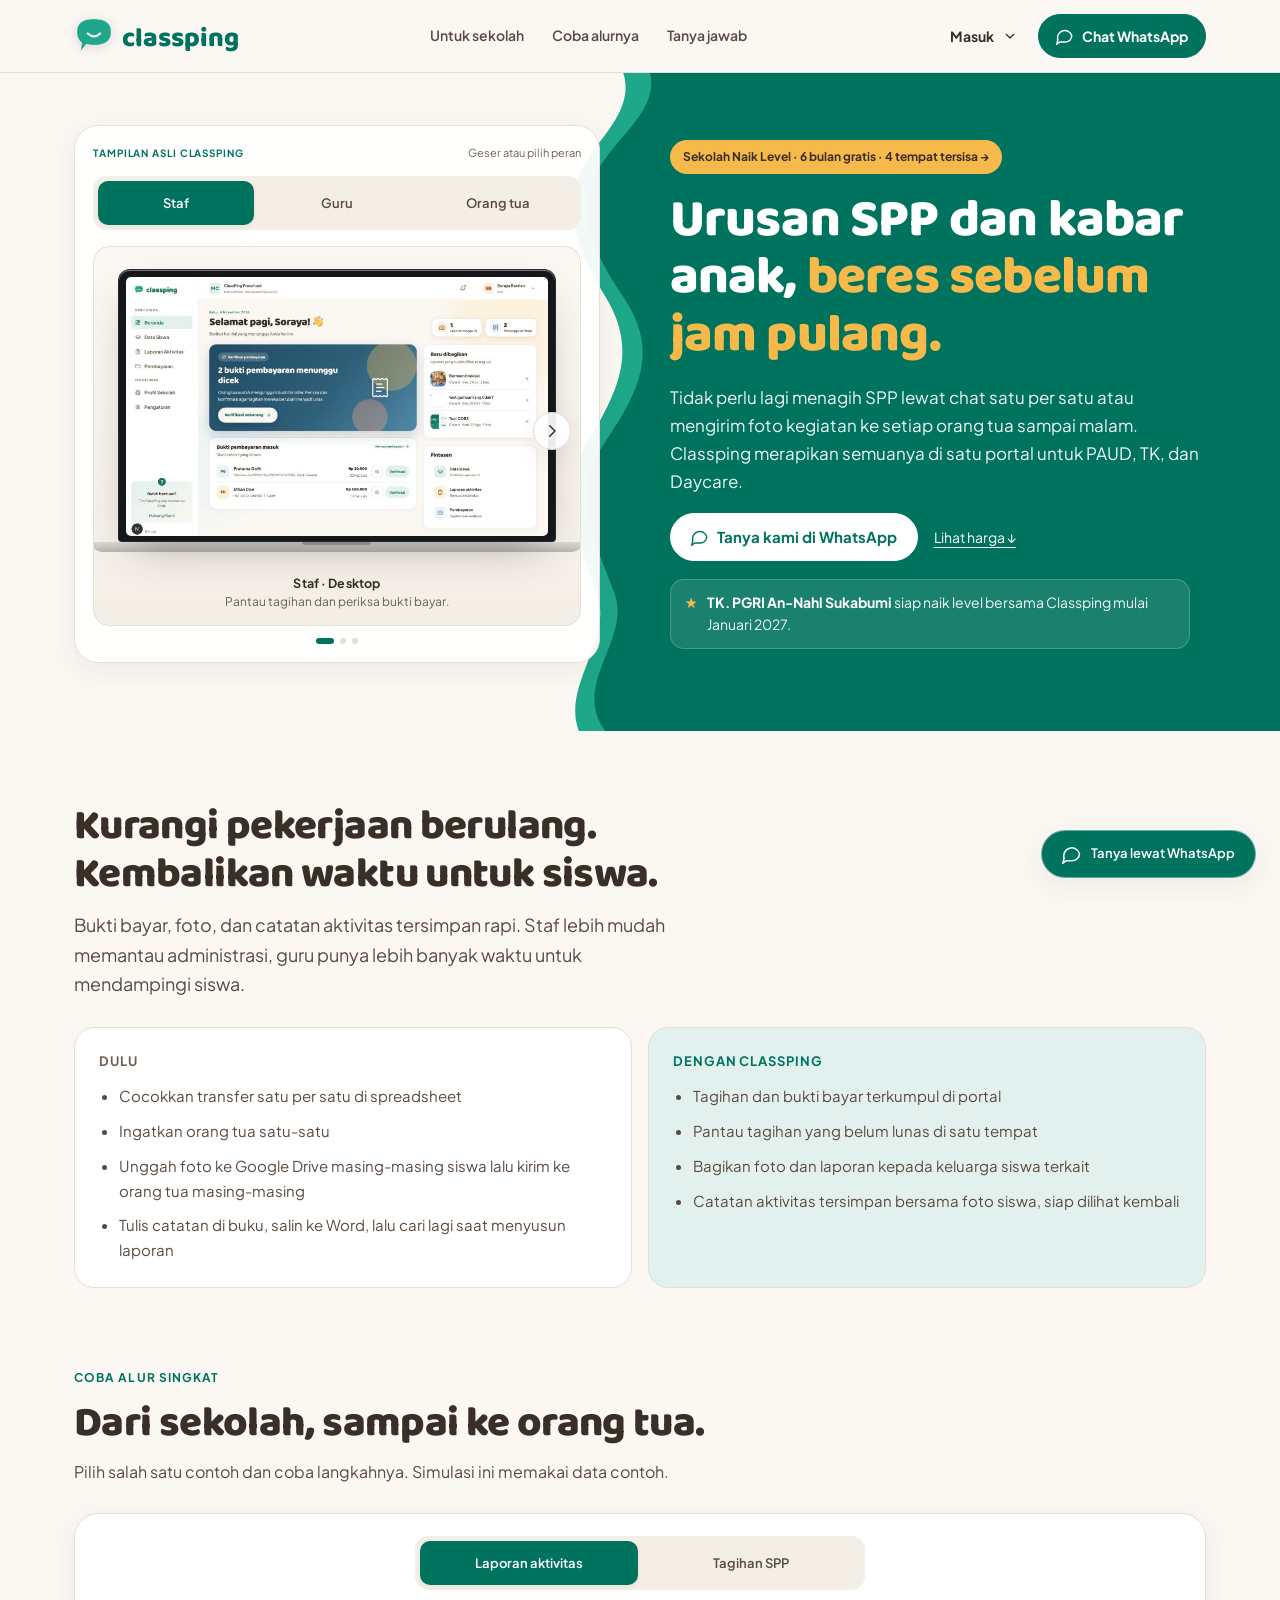
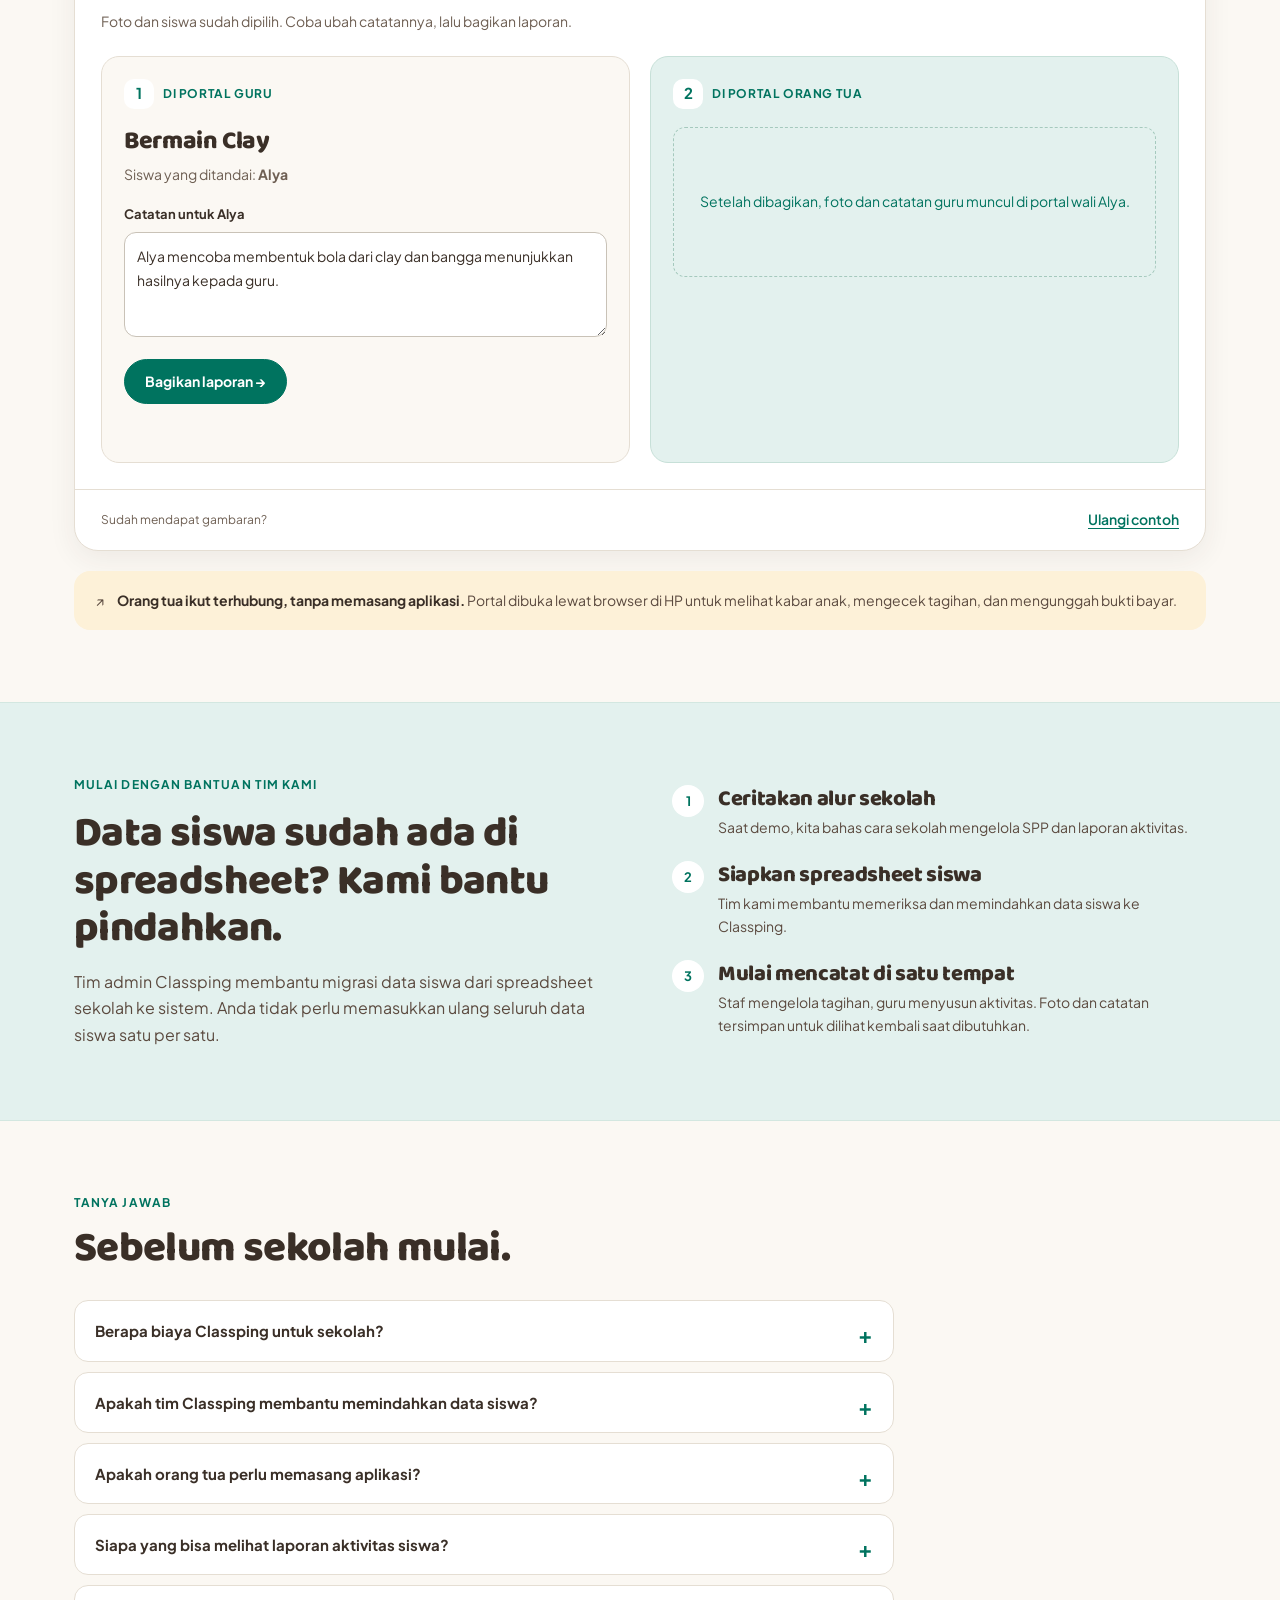
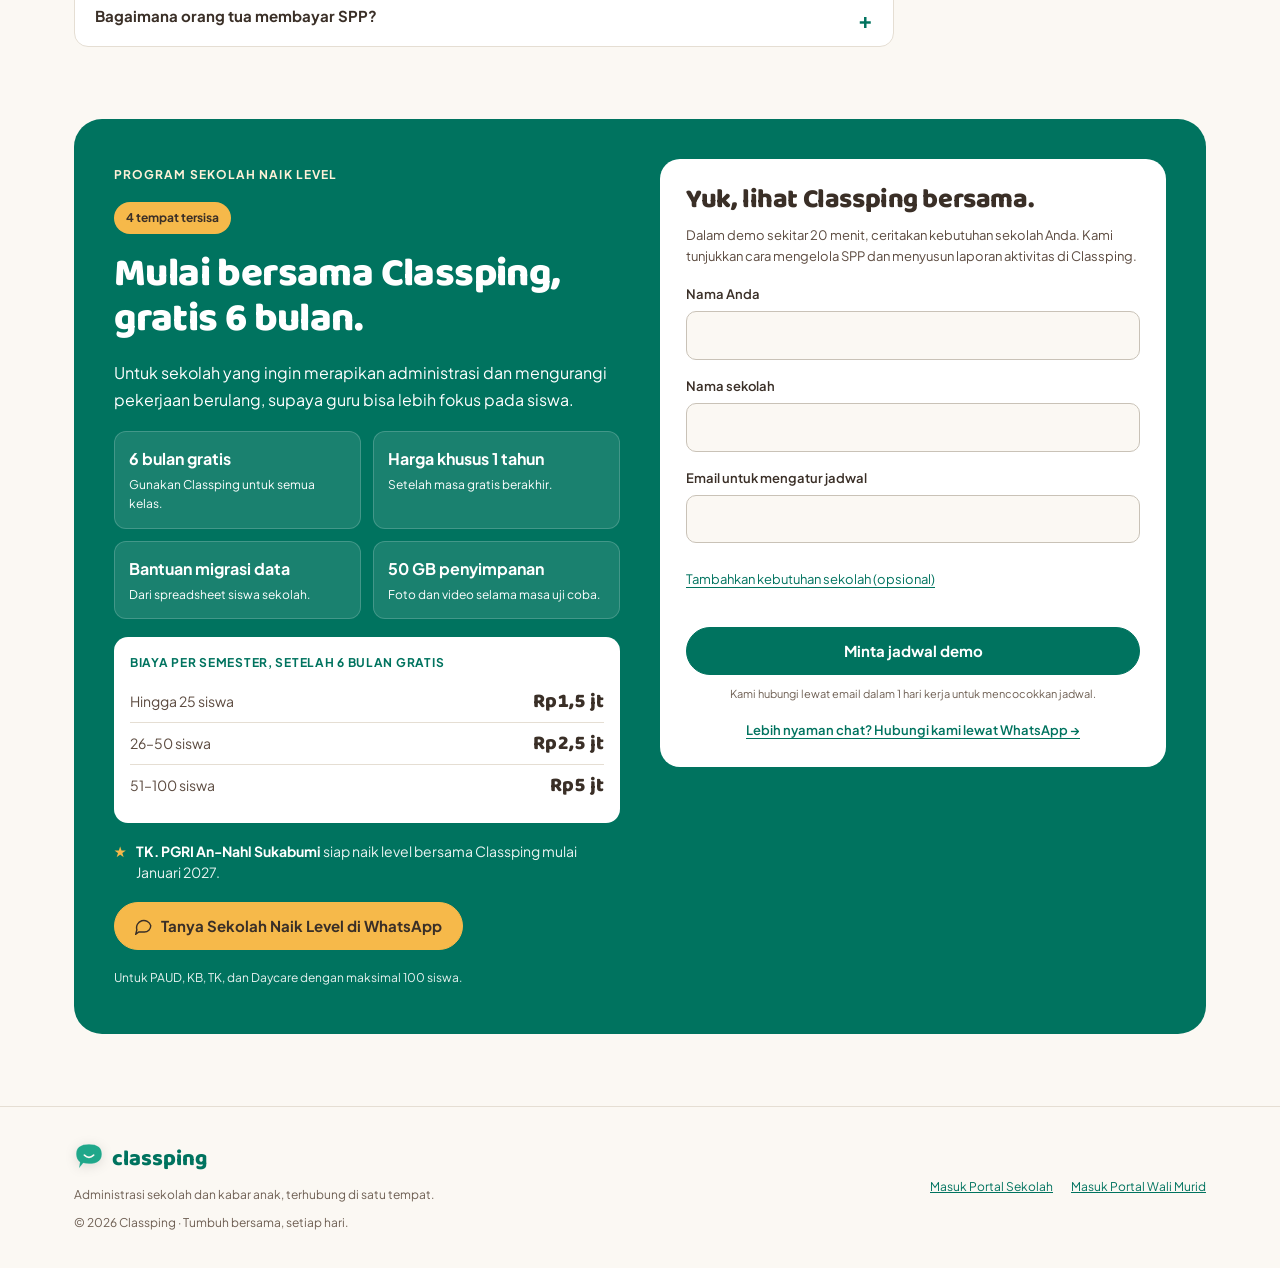
==== commit 38f8aab4: "Refresh landing page around WhatsApp, pricing, and device previews - New hero headline aimed at pres" ====
--- a/index.html
+++ b/index.html
@@ -3,1457 +3,209 @@
 <head>
 <meta charset="utf-8">
 <meta name="viewport" content="width=device-width, initial-scale=1">
-<title>Classping — Satu portal untuk semua urusan sekolah</title>
-<meta name="description" content="Classping membantu PAUD, TK dan Daycare mengelola administrasi dan aktivitas anak di satu tempat.">
-<meta property="og:title" content="Classping — Satu portal untuk semua urusan sekolah">
+<title>Classping — Urusan SPP dan kabar anak, beres sebelum jam pulang</title>
+<meta name="description" content="Classping merapikan tagihan SPP dan laporan kegiatan anak untuk PAUD, TK, dan Daycare. Orang tua cukup buka dari HP, tanpa pasang aplikasi.">
+<meta property="og:title" content="Classping — Urusan SPP dan kabar anak, beres sebelum jam pulang">
 <meta property="og:description" content="Kelola SPP dan bagikan aktivitas harian anak dalam satu portal untuk sekolah dan wali murid.">
 <link rel="icon" href="data:image/svg+xml,%3Csvg xmlns='http://www.w3.org/2000/svg' viewBox='0 0 110 110'%3E%3Cpath d='M8 44C8 20 24 8 55 8s47 12 47 36-16 36-47 36c-8 0-15-1-21-3L18 96l4-22C12 66 8 56 8 44Z' fill='%231FA78A'/%3E%3Cpath d='M38 48q17 16 34 0' stroke='%23FBF8F3' stroke-width='7' fill='none' stroke-linecap='round'/%3E%3C/svg%3E">
 <link rel="preconnect" href="https://fonts.googleapis.com">
 <link rel="preconnect" href="https://fonts.gstatic.com" crossorigin="anonymous">
 <link href="https://fonts.googleapis.com/css2?family=Baloo+2:wght@600;700;800&amp;family=Plus+Jakarta+Sans:wght@400;500;600;700&amp;display=swap" rel="stylesheet">
-<style>
-:root{
-  --cream:#FBF8F3;--cream-2:#F3EEE6;--card:#FFFFFF;--line:#E5DED3;
-  --ink:#3A2F27;--ink-body:#5B4A3F;--muted:#6E5F53;
-  /* Final palette (moodboard "The Happy Bubble"): Hijau Classping #1FA78A for shapes and the logo, #00735F for text,
-     buttons and big fields; Kuning Matahari as the warm accent; peach and sky as soft accents. The "peony" and "mint"
-     token names are kept from the palette trials and now hold peach and sky. */
-  --green:#1FA78A;--green-strong:#00735F;--green-soft:#E3F1EE;--embun:#F3EEE6;
-  --peony:#FDE8D2;--peony-soft:#FDE8D2;--peony-deep:#F2A07E;--peony-ink:#8A3F22;
-  --sun:#F6B94A;--sun-soft:#FDF1D8;--mint:#A9C9D9;--mint-soft:#E4EFF4;
-  --success:#1E6B40;--success-soft:#E3F3E9;--warning:#8A5300;--info:#2F5E78;--info-soft:#E4EFF4;
-  --r-sm:8px;--r-md:12px;--r-lg:20px;--r-xl:28px;
-  --shadow:0 4px 16px rgba(58,47,39,.08);
-  --display:"Baloo 2",system-ui,sans-serif;--sans:"Plus Jakarta Sans",system-ui,-apple-system,"Segoe UI",sans-serif;
-  /* Roles used by big green fields, buttons, logo and illustrations, so a whole palette can be swapped in one place */
-  --field:var(--green-strong);--field-2:var(--green);--field-tint:rgba(255,255,255,.1);
-  --on-field:#FFFFFF;--on-field-muted:rgba(255,255,255,.9);--on-field-line:rgba(255,255,255,.75);
-  --field-eyebrow:var(--sun-soft);--field-hi:var(--sun);
-  --btn:var(--green-strong);--on-btn:#FFFFFF;--btn-hover:#005F4F;
-  --mark:#1FA78A;--mark-smile:#FBF8F3;
-  --il-dark:#00735F;--il-mid:#1FA78A;--il-pink:#F2A07E;--il-pink-dark:#E08B6A;--il-sun:#F6B94A;
-}
-*{box-sizing:border-box}
-[hidden]{display:none!important}
-html{scroll-behavior:smooth}
-body{margin:0;background:var(--cream);color:var(--ink-body);font:400 16px/1.6 var(--sans);-webkit-font-smoothing:antialiased}
-img,svg{display:block}
-a{color:var(--green-strong)}
-h1,h2,h3,h4{margin:0;color:var(--ink);font-family:var(--display);font-weight:800;letter-spacing:-.01em;line-height:1.12}
-p{margin:0}
-:focus-visible{outline:2px solid var(--green-strong);outline-offset:2px}
-.wrap{width:100%;max-width:1180px;margin:0 auto;padding:0 24px}
-.eyebrow{font-size:12px;font-weight:700;letter-spacing:.1em;text-transform:uppercase;color:var(--green-strong)}
-.lead{font-size:18px;color:var(--ink-body);max-width:560px}
-.section{padding:96px 0}
-.section-head{max-width:640px;margin-bottom:40px;display:flex;flex-direction:column;gap:12px}
-.section-head h2{font-size:clamp(32px,4vw,44px)}
-@media (prefers-reduced-motion:reduce){*{animation:none!important;transition:none!important}html{scroll-behavior:auto}}
-
-/* Buttons */
-.btn{font:600 15px/1 var(--sans);min-height:48px;padding:0 22px;border-radius:var(--r-md);border:1px solid var(--line);background:var(--card);color:var(--ink);display:inline-flex;align-items:center;justify-content:center;gap:8px;text-decoration:none;cursor:pointer;transition:transform .18s ease-out,background .18s ease-out}
-.btn:hover{transform:translateY(-1px)}
-.btn-primary{background:var(--btn);border-color:var(--btn);color:var(--on-btn)}
-.btn-primary:hover{background:var(--btn-hover);border-color:var(--btn-hover)}
-.btn-sun{background:var(--sun);border-color:var(--sun);color:var(--ink)}
-.btn-ghost{background:transparent;border-color:transparent;color:var(--green-strong);padding:0 12px}
-.btn-sm{min-height:36px;padding:0 14px;font-size:13px;border-radius:10px}
-.btn[disabled]{opacity:.55;cursor:default;transform:none}
-.btn svg{width:18px;height:18px;fill:none;stroke:currentColor;stroke-width:1.75;stroke-linecap:round;stroke-linejoin:round}
-
-/* Badges */
-.badge{display:inline-flex;align-items:center;gap:6px;font-size:12px;font-weight:600;line-height:24px;padding:0 10px;border-radius:999px;background:var(--cream-2);color:var(--muted);white-space:nowrap}
-.badge::before{content:"";width:6px;height:6px;border-radius:50%;background:currentColor}
-.b-paid{background:var(--success-soft);color:var(--success)}
-.b-due{background:var(--sun-soft);color:var(--warning)}
-.b-proof{background:var(--info-soft);color:var(--info)}
-.b-remind{background:var(--peony);color:var(--peony-ink)}
-
-/* Logo: "The Happy Bubble", universal one-colour version from the moodboard */
-.logo{display:inline-flex;align-items:center;gap:8px;text-decoration:none}
-.logo svg{filter:drop-shadow(0 2px 6px rgba(0,0,0,.16))}
-.logo span{font:800 26px/1 var(--display);color:var(--green-strong);letter-spacing:-.01em;padding-top:4px}
-
-/* Header */
-.site-head{position:sticky;top:0;z-index:20;background:rgba(251,248,243,.92);backdrop-filter:blur(10px);border-bottom:1px solid var(--line)}
-.site-head .wrap{min-height:72px;display:flex;align-items:center;justify-content:space-between;gap:16px}
-.nav{display:flex;gap:4px}
-.nav a{min-height:44px;display:inline-flex;align-items:center;padding:0 12px;border-radius:10px;color:var(--ink-body);font-weight:600;font-size:15px;text-decoration:none}
-.nav a:hover{background:var(--cream-2);color:var(--ink)}
-.head-actions{display:flex;align-items:center;gap:8px}
-.login{position:relative}
-.login summary{list-style:none}
-.login summary::-webkit-details-marker{display:none}
-.login-menu{position:absolute;right:0;top:calc(100% + 8px);width:260px;padding:8px;background:var(--card);border:1px solid var(--line);border-radius:var(--r-md);box-shadow:var(--shadow);display:flex;flex-direction:column}
-.login-menu a{display:flex;flex-direction:column;padding:10px 12px;border-radius:10px;text-decoration:none;color:var(--ink);font-weight:600;font-size:15px}
-.login-menu a small{color:var(--muted);font-weight:400;font-size:13px}
-.login-menu a:hover{background:var(--cream-2)}
-@media (max-width:860px){.nav{display:none}}
-@media (max-width:480px){.head-actions .btn-primary{display:none}}
-
-/* Stage: layout after the reference. Visuals left on cream, short text blocks right,
-   all sitting on one continuous green wave, one pill button per block. */
-.stage{position:relative;overflow:hidden;padding:16px 0 56px}
-.stage-wave{position:absolute;top:0;right:0;width:calc(50% + 120px);height:100%}
-.stage-row{position:relative;display:grid;grid-template-columns:minmax(0,1fr) minmax(0,1fr);gap:48px;align-items:center;min-height:440px;padding:32px 0}
-.stage-visual{display:flex;justify-content:center}
-.stage-text{padding-left:72px;max-width:540px;color:var(--on-field);display:flex;flex-direction:column;align-items:flex-start;gap:14px}
-.stage-text .eyebrow{color:var(--field-eyebrow)}
-.stage-text h1{font-size:clamp(40px,5vw,64px);line-height:1.04;color:var(--on-field)}
-.stage-text h1 em{font-style:normal;color:var(--field-hi)}
-.stage-text h2{font-size:clamp(28px,3vw,38px);color:var(--on-field)}
-.stage-text p{font-size:16px;color:var(--on-field-muted);max-width:440px}
-.stage-text .lead{font-size:18px}
-.stage-actions{display:flex;flex-wrap:wrap;gap:10px;margin-top:8px}
-.pill{min-height:46px;padding:0 24px;border-radius:999px;border:2px solid #fff;background:#fff;color:var(--green-strong);font-weight:700;font-size:15px;display:inline-flex;align-items:center;gap:8px;text-decoration:none;transition:transform .18s ease-out}
-.pill:hover{transform:translateY(-1px)}
-.pill-outline{background:transparent;color:var(--on-field);border-color:var(--on-field-line)}
-.stage-art svg{width:100%;max-width:460px;height:auto}
-.door-icon{width:44px;height:44px;border-radius:14px;display:grid;place-items:center;background:var(--green-soft);color:var(--green-strong)}
-.door-icon svg{width:22px;height:22px;fill:none;stroke:currentColor;stroke-width:1.75;stroke-linecap:round;stroke-linejoin:round}
-.mini{width:100%;max-width:440px;background:var(--card);border:1px solid var(--line);border-radius:var(--r-lg);box-shadow:var(--shadow);padding:20px;display:flex;flex-direction:column;gap:12px}
-.mini-row{display:grid;grid-template-columns:minmax(0,1fr) auto;gap:10px;align-items:center;padding-top:12px;border-top:1px solid var(--line)}
-.mini-row .stu{display:flex;align-items:center;gap:10px;font-size:14px;font-weight:600;color:var(--ink)}
-@media (max-width:960px){
-  .stage{padding:16px 0 32px}
-  .stage-wave{display:none}
-  .stage-row{grid-template-columns:1fr;gap:20px;min-height:0;padding:12px 0}
-  .stage-text{order:-1;max-width:none;padding:28px 22px;border-radius:28px;background:var(--field)}
-}
-
-/* Wave dividers around the green parents band */
-.wave{display:block;width:100%;height:64px;margin:-1px 0}
-
-/* Phone */
-.phone{position:relative;width:320px;max-width:100%;padding:10px;border-radius:44px;background:var(--ink);box-shadow:0 24px 60px rgba(58,47,39,.22)}
-.screen{border-radius:34px;overflow:hidden;background:var(--cream);min-height:560px;display:flex;flex-direction:column}
-.p-head{display:flex;align-items:center;justify-content:space-between;padding:18px 18px 12px;background:var(--card);border-bottom:1px solid var(--line)}
-.p-head .who{display:flex;flex-direction:column}
-.p-head .who small{font-size:11px;color:var(--muted)}
-.p-head .who strong{font:700 17px/1.2 var(--display);color:var(--ink)}
-.avatar{width:36px;height:36px;border-radius:50%;display:grid;place-items:center;font-size:12px;font-weight:700;background:var(--green-soft);color:var(--green-strong);flex:0 0 auto}
-.av-sun{background:var(--sun);color:var(--ink)}.av-peony{background:var(--peony);color:var(--peony-ink)}.av-mint{background:var(--mint-soft);color:var(--info)}
-.p-body{padding:14px;display:flex;flex-direction:column;gap:12px;flex:1}
-.p-label{font-size:11px;font-weight:700;letter-spacing:.08em;text-transform:uppercase;color:var(--muted)}
-.p-card{background:var(--card);border:1px solid var(--line);border-radius:16px;padding:14px;display:flex;flex-direction:column;gap:8px}
-.p-card h4{font-size:17px;font-weight:700}
-.p-card p{font-size:13px;line-height:1.5;color:var(--muted)}
-.p-pay{background:var(--sun-soft);border-color:#F1DDB3}
-.p-pay.is-paid{background:var(--success-soft);border-color:#C9E6D3}
-.p-pay .amount{font:700 22px/1.1 var(--sans);font-variant-numeric:tabular-nums;color:var(--ink)}
-.photo{border-radius:12px;display:grid;place-items:center;overflow:hidden;padding:8px}
-.photo svg{width:100%;height:100%;max-width:280px}
-[id]{scroll-margin-top:88px}
-.ph-peony{background:var(--peony-soft)}.ph-green{background:var(--green-soft)}.ph-sun{background:var(--sun-soft)}.ph-mint{background:var(--mint-soft)}
-.note{padding:8px 10px;border-radius:10px;background:var(--sun-soft);font-size:12px;line-height:1.45;color:var(--ink)}
-.is-new{animation:arrive .25s ease-out}
-@keyframes arrive{from{opacity:0;transform:translateY(-6px)}to{opacity:1;transform:none}}
-.ping{position:relative}
-.ping::after{content:"";position:absolute;inset:-2px;border-radius:inherit;border:2px solid var(--green);animation:ping 1s ease-out 1 forwards;pointer-events:none}
-@keyframes ping{from{opacity:.9;transform:scale(1)}to{opacity:0;transform:scale(1.06)}}
-
-/* Demo */
-.mode{display:flex;flex-wrap:wrap;align-items:center;gap:10px 14px;margin:0 0 16px;padding:14px 16px;border-radius:var(--r-md);background:var(--card);border:1px solid var(--line)}
-.mode > span{font-weight:700;color:var(--ink);font-size:15px}
-.mode .tabs button[aria-pressed="true"]{background:var(--btn);color:var(--on-btn)}
-.mode p{flex-basis:100%;font-size:14px;color:var(--muted)}
-.steps{display:flex;flex-wrap:wrap;gap:8px;margin:0 0 20px;padding:0;list-style:none}
-.steps li{display:flex;align-items:center;gap:8px;padding:8px 14px 8px 8px;border-radius:999px;background:var(--card);border:1px solid var(--line);font-size:14px;font-weight:600;color:var(--muted)}
-.steps li.steps-menu{padding:8px 4px;border:0;background:none;color:var(--ink);font-size:12px;font-weight:700;letter-spacing:.08em;text-transform:uppercase}
-.steps li b{width:24px;height:24px;border-radius:50%;display:grid;place-items:center;background:var(--cream-2);font-size:12px;color:var(--muted)}
-.steps li.on{border-color:var(--green-strong);color:var(--ink)}
-.steps li.on b{background:var(--btn);color:var(--on-btn)}
-.steps li.done{color:var(--success)}
-.steps li.done b{background:var(--success-soft);color:var(--success)}
-.demo-grid{display:grid;grid-template-columns:minmax(0,1fr) 340px;gap:32px;align-items:start}
-.console{background:var(--card);border:1px solid var(--line);border-radius:var(--r-lg);overflow:hidden}
-.c-head{display:flex;flex-wrap:wrap;align-items:center;justify-content:space-between;gap:12px;padding:16px 20px;border-bottom:1px solid var(--line)}
-.c-school{display:flex;align-items:center;gap:10px}
-.c-school strong{display:block;font-size:15px;color:var(--ink)}
-.c-school small{display:block;font-size:12px;color:var(--muted)}
-.tabs{display:inline-flex;padding:4px;border-radius:12px;background:var(--cream-2)}
-.tabs button{font:600 14px/1 var(--sans);min-height:40px;padding:0 16px;border:0;border-radius:9px;background:transparent;color:var(--muted);cursor:pointer}
-.tabs button[aria-selected="true"]{background:var(--card);color:var(--green-strong);box-shadow:0 1px 4px rgba(58,47,39,.1)}
-.c-body{padding:20px}
-.pane-desc{margin-top:4px;font-size:14px;color:var(--muted)}
-.sub-head{display:flex;flex-direction:column;gap:6px;margin-bottom:18px;max-width:720px}
-.sub-head h3{font-size:clamp(24px,3vw,30px);font-weight:700}
-.sub-head > p:last-child{font-size:16px;color:var(--ink-body)}
-.g-search{display:flex;align-items:center;gap:10px;min-height:48px;padding:0 14px;margin-bottom:16px;border:1px solid var(--line);border-radius:var(--r-md);background:var(--card)}
-.g-search svg{width:18px;height:18px;flex:0 0 auto;fill:none;stroke:var(--muted);stroke-width:2;stroke-linecap:round}
-.g-search input{flex:1;min-width:0;border:0;outline:0;background:none;font:400 15px var(--sans);color:var(--ink)}
-.g-search:focus-within{outline:2px solid var(--green-strong);outline-offset:1px}
-.g-feed{display:flex;flex-direction:column;gap:14px}
-.g-card{border:1px solid var(--line);border-radius:var(--r-lg);background:var(--card);overflow:hidden}
-.g-card-head{display:flex;flex-wrap:wrap;align-items:center;justify-content:space-between;gap:8px 12px;padding:14px 16px}
-.g-card-head .who{display:flex;align-items:center;gap:10px}
-.g-card-head strong{display:block;font-size:15px;color:var(--ink)}
-.g-card-head small{display:block;font-size:12px;color:var(--muted)}
-.g-tag{font-size:12px;font-weight:700;color:var(--green-strong)}
-.g-card .photo{border-radius:0;height:200px}
-.g-card-body{padding:14px 16px 16px;display:flex;flex-direction:column;gap:6px}
-.g-card-body h4{font-size:20px;font-weight:700}
-.g-card-body p{font-size:14px;color:var(--muted)}
-.g-tools{display:flex;flex-wrap:wrap;gap:10px;margin-bottom:14px}
-.g-tools .g-search{flex:1 1 240px;margin:0}
-.g-tools select{min-height:48px;padding:0 12px;border:1px solid var(--line);border-radius:var(--r-md);background:var(--card);font:500 15px var(--sans);color:var(--ink)}
-.g-table{border:1px solid var(--line);border-radius:var(--r-md);overflow:hidden;background:var(--card)}
-.g-tr{display:grid;grid-template-columns:minmax(0,1.5fr) minmax(0,1fr) minmax(0,1.1fr) minmax(0,1fr) auto;gap:12px;align-items:center;padding:14px 16px;border-top:1px solid var(--line);font-size:14px;color:var(--ink-body)}
-.g-tr strong{color:var(--ink)}
-.g-th{border-top:0;background:var(--cream);font-size:11px;font-weight:700;letter-spacing:.08em;text-transform:uppercase;color:var(--muted)}
-.g-tr .go{width:44px;display:flex;justify-content:flex-end;color:var(--muted)}
-.g-tr .go svg{width:18px;height:18px;fill:none;stroke:currentColor;stroke-width:2;stroke-linecap:round;stroke-linejoin:round}
-.sr-col{position:absolute;width:1px;height:1px;overflow:hidden;clip:rect(0 0 0 0)}
-.g-school{display:flex;align-items:center;gap:16px;padding:18px;border:1px solid var(--line);border-radius:var(--r-lg);background:linear-gradient(90deg,var(--card),var(--embun))}
-.g-school strong{display:block;margin-top:6px;font:700 22px/1.2 var(--display);color:var(--ink)}
-.g-school small{display:block;font-size:12px;color:var(--muted)}
-.g-info{display:grid;grid-template-columns:repeat(auto-fit,minmax(220px,1fr));gap:12px;margin-top:12px}
-.g-info > div{display:flex;gap:12px;padding:16px;border:1px solid var(--line);border-radius:var(--r-md);background:var(--card)}
-.g-info svg{width:20px;height:20px;flex:0 0 auto;fill:none;stroke:var(--green-strong);stroke-width:1.75;stroke-linecap:round;stroke-linejoin:round}
-.g-info small{display:block;font-size:11px;font-weight:700;letter-spacing:.08em;text-transform:uppercase;color:var(--green-strong)}
-.g-info strong{display:block;font-size:15px;color:var(--ink);overflow-wrap:anywhere}
-.g-info em{display:block;font-style:normal;font-size:12px;color:var(--muted)}
-.g-about{display:grid;grid-template-columns:repeat(auto-fit,minmax(220px,1fr));gap:12px;margin-top:12px;padding:16px;border:1px solid var(--line);border-radius:var(--r-md);background:var(--card)}
-.g-about strong{display:block;font-size:15px;color:var(--ink)}
-.g-about p{font-size:13px;color:var(--muted)}
-.g-panel{padding:18px;border:1px solid var(--line);border-radius:var(--r-lg);background:var(--card);margin-bottom:14px}
-.g-panel-title{display:block;margin-top:2px;font:700 20px/1.2 var(--display);color:var(--ink)}
-.g-form{margin-top:14px}
-.g-panel-foot{display:flex;flex-wrap:wrap;align-items:center;justify-content:space-between;gap:10px;margin-top:14px}
-@media (max-width:720px){
-  .g-th{display:none}
-  .g-tr{grid-template-columns:minmax(0,1fr) auto;row-gap:4px}
-  .g-tr > :nth-child(2),.g-tr > :nth-child(3){font-size:13px;color:var(--muted)}
-}
-.g-empty{padding:24px;text-align:center;font-size:14px;color:var(--muted);border:1px dashed var(--line);border-radius:var(--r-md)}
-.lrow{display:grid;grid-template-columns:minmax(0,1fr) auto;gap:12px;align-items:center;padding:12px 14px;border-top:1px solid var(--line);background:var(--card)}
-.lrow:first-child{border-top:0}
-.lrow .stu{display:flex;align-items:center;gap:10px;min-width:0}
-.lrow .stu > span:last-child{min-width:0}
-.lrow strong{display:block;font-size:14px;color:var(--ink);overflow-wrap:anywhere}
-.lrow small{display:block;font-size:12px;color:var(--muted)}
-.list-foot{margin-top:8px;font-size:13px;color:var(--muted)}
-.subtabs{display:flex;flex-wrap:wrap;gap:8px;margin-bottom:16px}
-.subtabs button{min-height:40px;padding:0 16px;border-radius:999px;border:1px solid var(--line);background:var(--card);font:600 14px var(--sans);color:var(--ink-body);cursor:pointer}
-.subtabs button[aria-pressed="true"]{background:var(--green-soft);border-color:var(--green-soft);color:var(--green-strong)}
-.inline-form{margin-bottom:14px;padding:16px;border-radius:var(--r-md);border:1px solid var(--green-strong);background:var(--cream)}
-.if-title{display:block;margin-bottom:10px;color:var(--ink);font-size:15px}
-.if-grid{display:grid;grid-template-columns:repeat(auto-fit,minmax(150px,1fr));gap:12px}
-.if-grid label{display:flex;flex-direction:column;gap:6px;font-size:13px;font-weight:600;color:var(--ink)}
-.if-grid input,.if-grid select{min-height:44px;padding:0 12px;border:1px solid var(--line);border-radius:10px;background:var(--card);font:400 15px var(--sans);color:var(--ink)}
-.if-grid input[readonly]{background:var(--cream-2);color:var(--muted)}
-.if-note{margin-top:10px;font-size:13px;color:var(--muted)}
-.if-actions{display:flex;justify-content:flex-end;gap:8px;margin-top:12px}
-.profile{display:flex;flex-wrap:wrap;gap:20px;align-items:flex-start;padding:20px;border:1px solid var(--line);border-radius:var(--r-md)}
-.profile dl{flex:1 1 260px;margin:0;display:grid;grid-template-columns:repeat(auto-fit,minmax(180px,1fr));gap:14px 20px}
-.profile dt{font-size:12px;font-weight:700;letter-spacing:.06em;text-transform:uppercase;color:var(--muted)}
-.profile dd{margin:2px 0 0;font-size:15px;font-weight:600;color:var(--ink)}
-.c-layout{display:grid;grid-template-columns:190px minmax(0,1fr)}
-.c-main{min-width:0;overflow:hidden;transition:height .3s ease-out;touch-action:pan-y}
-.c-track{display:flex;align-items:flex-start;transition:transform .35s ease-out}
-.c-track > .c-body{flex:0 0 100%;min-width:0}
-.slider-bar{display:grid;grid-template-columns:48px minmax(0,1fr) 48px;align-items:center;gap:8px 12px;margin-bottom:16px;padding:14px;border-radius:var(--r-lg);background:var(--card);border:1px solid var(--line)}
-.sl-arrow{width:48px;height:48px;border-radius:50%;border:1px solid var(--line);background:var(--cream);color:var(--green-strong);display:grid;place-items:center;cursor:pointer}
-.sl-arrow:hover{background:var(--green-soft)}
-.sl-arrow svg{width:22px;height:22px;fill:none;stroke:currentColor;stroke-width:2;stroke-linecap:round;stroke-linejoin:round}
-.sl-info{text-align:center}
-.sl-count{display:block;font-size:12px;font-weight:700;letter-spacing:.08em;text-transform:uppercase;color:var(--green-strong)}
-.sl-info strong{display:block;font:700 22px/1.2 var(--display);color:var(--ink);margin:2px 0}
-.sl-info p{font-size:14px;color:var(--muted)}
-.sl-dots{grid-column:1/-1;display:flex;justify-content:center;flex-wrap:wrap;gap:6px}
-.sl-dots button{min-height:32px;padding:0 12px;border-radius:999px;border:1px solid var(--line);background:var(--cream);font:600 13px var(--sans);color:var(--muted);cursor:pointer}
-.sl-dots button[aria-current="true"]{background:var(--btn);border-color:var(--btn);color:var(--on-btn)}
-.c-side{display:flex;flex-direction:column;gap:2px;padding:12px 10px;border-right:1px solid var(--line)}
-.c-side-label{padding:12px 10px 6px;font-size:11px;font-weight:700;letter-spacing:.1em;text-transform:uppercase;color:var(--muted)}
-.c-side button{display:flex;align-items:center;gap:10px;min-height:44px;padding:0 12px;border:0;border-radius:10px;background:none;font:600 14px var(--sans);color:var(--ink-body);text-align:left;white-space:nowrap;cursor:pointer}
-.c-side button svg{width:18px;height:18px;flex:0 0 auto;fill:none;stroke:currentColor;stroke-width:1.75;stroke-linecap:round;stroke-linejoin:round}
-.c-side button:hover{background:var(--cream)}
-.c-side button[aria-current="page"]{background:var(--green-soft);color:var(--green-strong)}
-@media (max-width:720px){
-  .c-layout{grid-template-columns:1fr}
-  .c-side{display:none}
-}
-.c-greet{display:flex;flex-wrap:wrap;justify-content:space-between;align-items:flex-end;gap:12px;margin-bottom:16px}
-.c-greet h3{font-size:24px;font-weight:700}
-.c-greet small{font-size:13px;color:var(--muted)}
-.meter{display:flex;flex-direction:column;gap:6px;min-width:180px}
-.meter span{font-size:13px;color:var(--muted)}
-.meter strong{color:var(--ink);font-variant-numeric:tabular-nums}
-.bar{height:8px;border-radius:999px;background:var(--cream-2);overflow:hidden}
-.bar i{display:block;height:100%;background:var(--green);border-radius:inherit;transition:width .25s ease-out}
-.rows{display:flex;flex-direction:column;border:1px solid var(--line);border-radius:var(--r-md);overflow:hidden}
-.row{display:grid;grid-template-columns:minmax(0,1fr) auto auto;gap:12px;align-items:center;padding:12px 14px;border-top:1px solid var(--line);background:var(--card)}
-.row:first-child{border-top:0}
-.row .stu{display:flex;align-items:center;gap:10px;min-width:0}
-.row .stu > div{min-width:0}
-.row .stu strong{display:block;font-size:14px;color:var(--ink);overflow-wrap:anywhere}
-.row .stu small{display:block;font-size:12px;color:var(--muted)}
-.row .act{min-width:150px;display:flex;justify-content:flex-end}
-.row.you{background:#FFFCF5}
-.row .stu .you-tag{font-size:11px;font-weight:700;color:var(--warning)}
-.compose{display:flex;flex-direction:column;gap:18px}
-.field-label{font-size:13px;font-weight:700;color:var(--ink);margin-bottom:8px}
-.chips{display:flex;flex-wrap:wrap;gap:8px}
-.chip{font:600 14px/1 var(--sans);min-height:40px;padding:0 14px;border-radius:999px;border:1px solid var(--line);background:var(--card);color:var(--ink-body);cursor:pointer;display:inline-flex;align-items:center;gap:8px}
-.chip[aria-pressed="true"]{background:var(--green-soft);border-color:var(--green-strong);color:var(--green-strong)}
-.chip .avatar{width:26px;height:26px;font-size:10px;margin-left:-8px}
-.preview{display:grid;grid-template-columns:120px minmax(0,1fr);gap:14px;padding:14px;border-radius:var(--r-md);background:var(--cream);border:1px dashed var(--line)}
-.preview .photo{height:96px}
-.preview h4{font-size:18px;font-weight:700}
-.preview p{font-size:14px;color:var(--muted)}
-.c-foot{display:flex;flex-wrap:wrap;align-items:center;justify-content:space-between;gap:12px}
-.toast{min-height:22px;font-size:14px;font-weight:600;color:var(--green-strong)}
-.toast.warn{color:var(--warning)}
-.demo-side{display:flex;flex-direction:column;align-items:center;gap:12px;position:sticky;top:96px}
-.demo-side .caption{font-size:13px;color:var(--muted);text-align:center;max-width:300px}
-.reset{font:600 14px var(--sans);border:0;background:none;color:var(--green-strong);cursor:pointer;min-height:44px;text-decoration:underline;text-underline-offset:3px}
-@media (max-width:960px){.demo-grid{grid-template-columns:1fr}.demo-side{position:static}}
-@media (max-width:560px){.row{grid-template-columns:minmax(0,1fr) auto}.row .act{grid-column:1/-1;justify-content:flex-start;min-width:0}.preview{grid-template-columns:1fr}}
-
-/* School section */
-.ba-compact{display:grid;grid-template-columns:1fr 1fr;gap:12px}
-.ba-compact > div{padding:20px;border-radius:var(--r-md);background:var(--card);border:1px solid var(--line)}
-.ba-compact > div:last-child{background:var(--green-soft)}
-.ba-compact small{display:block;font-size:12px;font-weight:700;letter-spacing:.08em;text-transform:uppercase;color:var(--muted);margin-bottom:8px}
-.ba-compact > div:last-child small{color:var(--green-strong)}
-.ba-compact ul{margin:0;padding:0 0 0 18px;font-size:15px;line-height:1.5;display:flex;flex-direction:column;gap:6px}
-@media (max-width:560px){.ba-compact{grid-template-columns:1fr}}
-.portal-wali{padding-top:48px}
-#sekolah .sub-head{margin-top:72px}
-.naik-level-section{padding-top:0}
-.naik-level-section .pilot{margin-top:0}
-.wali-actions{display:flex;flex-wrap:wrap;align-items:center;gap:16px;margin-top:24px}
-.wali-actions .ask{flex:1 1 360px;margin-top:0}
-.quote{margin-top:20px;display:grid;grid-template-columns:minmax(0,1.3fr) minmax(0,1fr);border-radius:var(--r-xl);overflow:hidden;background:var(--ink);color:#F3EEE6}
-.quote blockquote{margin:0;padding:40px;display:flex;flex-direction:column;gap:20px}
-.quote blockquote p{font:700 clamp(22px,2.6vw,28px)/1.35 var(--display);color:var(--cream)}
-.quote cite{font-style:normal;display:flex;align-items:center;gap:12px;font-size:14px}
-.quote cite small{display:block;color:#D9CFC5;font-size:13px}
-.quote .photo{border-radius:0;min-height:240px;background:#5B4A3F;color:#F3EEE6}
-.sample{align-self:flex-start;font-size:11px;font-weight:700;letter-spacing:.08em;text-transform:uppercase;padding:4px 10px;border-radius:999px;background:rgba(246,185,74,.18);color:var(--sun)}
-.pilot{margin-top:20px;display:grid;grid-template-columns:minmax(0,1fr) minmax(0,420px);gap:32px;padding:40px;border-radius:var(--r-xl);background:var(--field);color:var(--on-field);position:relative;overflow:hidden}
-.pilot h3{color:var(--on-field);font-size:clamp(28px,3.4vw,38px)}
-.pilot ol{list-style:none;margin:24px 0 0;padding:0;display:flex;flex-direction:column;gap:14px}
-.pilot li{display:grid;grid-template-columns:36px 1fr;gap:12px;align-items:start;font-size:15px;color:var(--on-field-muted)}
-.pilot li b{width:36px;height:36px;border-radius:50%;display:grid;place-items:center;background:var(--sun);color:var(--ink);font-weight:700}
-.pilot li strong{display:block;color:var(--on-field)}
-.pilot-lead{margin-top:10px;font-size:17px;color:var(--on-field-muted)}
-.quota{margin-top:20px;display:flex;flex-wrap:wrap;align-items:center;gap:12px 16px;padding:14px 16px;border-radius:var(--r-md);background:var(--field-tint)}
-.quota p{font-size:15px;color:var(--on-field-muted)}
-.quota strong{color:var(--on-field)}
-.slots{display:flex;gap:6px}
-.slots span{width:26px;height:26px;border-radius:50%;border:2px solid var(--on-field-line)}
-.slots .on{background:var(--sun);border-color:var(--sun)}
-.slots .maybe{border-style:dashed}
-.perks{list-style:none;margin:18px 0 0;padding:0;display:grid;grid-template-columns:1fr 1fr;gap:10px}
-.pilot .perks li{display:block;padding:14px 16px;border-radius:var(--r-md);background:var(--card);color:var(--muted);font-size:14px;line-height:1.45}
-.pilot .perks strong{display:block;color:var(--ink);font-size:15px;margin-bottom:2px}
-.criteria{margin-top:12px;font-size:14px;color:var(--on-field-muted)}
-.pilot ol{margin-top:22px}
-@media (max-width:480px){.perks{grid-template-columns:1fr}}
-.campaign-tag{display:inline-flex;align-items:center;gap:8px;min-height:36px;padding:0 14px;border-radius:999px;background:var(--sun);color:var(--ink);font-size:13px;font-weight:700;text-decoration:none}
-.campaign-tag:hover{background:#F8C566}
-.form{background:var(--card);border-radius:var(--r-lg);padding:24px;color:var(--ink-body);position:relative;z-index:1}
-.form h4{font-size:22px;font-weight:700;margin-bottom:4px}
-.form > p{font-size:14px;color:var(--muted);margin-bottom:16px}
-.form label{display:block;font-size:14px;font-weight:600;color:var(--ink);margin:12px 0 6px}
-.form input,.form textarea{width:100%;min-height:48px;padding:12px 14px;border:1px solid var(--line);border-radius:var(--r-md);background:var(--cream);font:400 15px var(--sans);color:var(--ink)}
-.form textarea{min-height:96px;resize:vertical}
-.form input:focus,.form textarea:focus{outline:2px solid var(--green-strong);outline-offset:1px;background:#fff}
-.form .status{min-height:20px;margin:10px 0;font-size:13px;font-weight:600;color:var(--green-strong)}
-.form .wa{display:inline-flex;margin-top:12px;font-size:14px;font-weight:600}
-@media (max-width:860px){.quote,.pilot{grid-template-columns:1fr}.pilot{padding:28px}.quote blockquote{padding:28px}}
-@media (max-width:480px){.ba{grid-template-columns:1fr}.panel{padding:22px}}
-
-/* Parents */
-.parents{background:var(--field);color:var(--on-field);padding:56px 0}
-.parents .wrap{display:grid;grid-template-columns:minmax(0,.9fr) minmax(0,1.1fr);gap:48px;align-items:center}
-.parents h2{color:var(--on-field)}
-.parents .eyebrow{color:var(--field-eyebrow)}
-.parents .lead{color:var(--on-field-muted)}
-.parents .btn-ghost{color:var(--on-field);text-decoration:underline;text-underline-offset:3px}
-.btn-light{background:#fff;border-color:#fff;color:var(--green-strong)}
-.parents-art svg{width:100%;max-width:480px;height:auto;margin:0 auto}
-.benefits{display:grid;grid-template-columns:1fr 1fr;gap:12px;margin:28px 0}
-.benefit{padding:18px;border-radius:var(--r-md);background:var(--card);border:1px solid var(--line)}
-.benefit .door-icon{width:40px;height:40px;border-radius:12px;margin-bottom:10px}
-.benefit strong{display:block;color:var(--ink);font-size:15px;margin-bottom:2px}
-.benefit span{font-size:14px;line-height:1.5;color:var(--muted)}
-.ask{margin-top:20px;padding:20px;border-radius:var(--r-md);background:var(--sun-soft);display:flex;flex-wrap:wrap;align-items:center;justify-content:space-between;gap:12px}
-.ask p{font-size:15px;color:var(--ink);max-width:340px}
-@media (max-width:860px){.parents .wrap{grid-template-columns:1fr}.parents-art{order:1;max-width:380px;margin:0 auto}}
-@media (max-width:480px){.benefits{grid-template-columns:1fr}}
-
-/* FAQ + footer */
-.faq{max-width:760px;display:flex;flex-direction:column;gap:10px}
-.faq details{background:var(--card);border:1px solid var(--line);border-radius:var(--r-md);padding:0 20px}
-.faq summary{min-height:60px;display:flex;align-items:center;justify-content:space-between;gap:12px;cursor:pointer;font-weight:700;color:var(--ink);list-style:none}
-.faq summary::-webkit-details-marker{display:none}
-.faq summary::after{content:"+";font:700 22px var(--sans);color:var(--green-strong)}
-.faq details[open] summary::after{content:"–"}
-.faq details p{padding:0 0 18px;font-size:15px}
-.foot{border-top:1px solid var(--line);padding:40px 0 28px;background:var(--cream)}
-.foot .wrap{display:flex;flex-wrap:wrap;justify-content:space-between;gap:24px}
-.foot p{font-size:14px;color:var(--muted);margin-top:10px;max-width:320px}
-.foot-links{display:flex;flex-wrap:wrap;gap:10px;align-items:flex-start}
-.foot-bottom{margin-top:28px;padding-top:18px;border-top:1px solid var(--line);font-size:13px;color:var(--muted);width:100%}
-.wa-float{position:fixed;right:20px;bottom:20px;z-index:30;min-height:52px;padding:0 18px 0 14px;border-radius:999px;background:var(--btn);color:var(--on-btn);font-weight:700;font-size:14px;display:inline-flex;align-items:center;gap:8px;text-decoration:none;box-shadow:0 10px 24px rgba(0,115,95,.3)}
-.wa-float svg{width:22px;height:22px;fill:none;stroke:currentColor;stroke-width:1.75;stroke-linecap:round;stroke-linejoin:round}
-@media (max-width:480px){.wa-float span{display:none}.wa-float{padding:0 15px}}
-</style>
+
+<link rel="stylesheet" href="styles.css">
+<script src="script.js" defer></script>
 </head>
 <body>
-
-<!-- Logo mark + flat illustrations (stand-ins until real, consented photos are available) -->
 <svg width="0" height="0" style="position:absolute" aria-hidden="true" focusable="false">
-  <symbol id="logo-mark" viewBox="0 0 110 110">
+<symbol id="logo-mark" viewBox="0 0 110 110">
     <path d="M8 44 C8 20 24 8 55 8 C86 8 102 20 102 44 C102 68 86 80 55 80 C47 80 40 79 34 77 L18 96 L22 74 C12 66 8 56 8 44 Z" style="fill:var(--mark)" stroke="rgba(255,255,255,0.35)" stroke-width="2"/>
     <path d="M38 48 Q55 64 72 48" style="stroke:var(--mark-smile)" stroke-width="6" fill="none" stroke-linecap="round"/>
   </symbol>
-  <symbol id="il-paint" viewBox="0 0 200 140">
-    <rect x="34" y="20" width="132" height="100" rx="10" fill="#fff" transform="rotate(-4 100 70)"/>
-    <circle cx="74" cy="58" r="20" style="fill:var(--il-sun)"/>
-    <circle cx="100" cy="62" r="20" style="fill:var(--il-pink)" opacity=".9"/>
-    <circle cx="86" cy="84" r="18" style="fill:var(--il-mid)" opacity=".85"/>
-    <circle cx="134" cy="52" r="10" fill="#A9C9D9"/>
-    <circle cx="140" cy="84" r="7" style="fill:var(--il-sun)"/>
-    <g transform="rotate(35 150 98)"><rect x="146" y="70" width="8" height="50" rx="4" fill="#5B4A3F"/><ellipse cx="150" cy="68" rx="6" ry="9" style="fill:var(--il-pink)"/></g>
-  </symbol>
-  <symbol id="il-plant" viewBox="0 0 200 140">
-    <circle cx="160" cy="32" r="14" style="fill:var(--il-sun)"/>
-    <path d="M52 42c0 6-8 6-8 0 0-4 4-9 4-9s4 5 4 9zM64 62c0 6-8 6-8 0 0-4 4-9 4-9s4 5 4 9z" fill="#A9C9D9"/>
-    <path d="M100 82V50" style="stroke:var(--il-dark)" stroke-width="5" stroke-linecap="round"/>
-    <path d="M100 62c-14 0-24-8-26-22 14 0 24 8 26 22zM100 54c12 0 22-8 24-20-12 0-22 8-24 20z" style="fill:var(--il-mid)"/>
-    <path d="M74 90h52l-8 36H82z" style="fill:var(--il-pink)"/>
-    <rect x="68" y="80" width="64" height="13" rx="5" style="fill:var(--il-pink-dark)"/>
-  </symbol>
-  <symbol id="il-music" viewBox="0 0 200 140">
-    <path d="M40 60a30 30 0 0 1 0 40M30 50a44 44 0 0 1 0 60" style="stroke:var(--il-pink)" stroke-width="5" fill="none" stroke-linecap="round"/>
-    <path d="M160 60a30 30 0 0 0 0 40M170 50a44 44 0 0 0 0 60" style="stroke:var(--il-pink)" stroke-width="5" fill="none" stroke-linecap="round"/>
-    <rect x="86" y="42" width="6" height="58" rx="3" style="fill:var(--il-dark)"/><rect x="128" y="34" width="6" height="58" rx="3" style="fill:var(--il-dark)"/>
-    <path d="M86 42l48-8v13l-48 8z" style="fill:var(--il-dark)"/>
-    <ellipse cx="80" cy="100" rx="13" ry="11" style="fill:var(--il-mid)"/><ellipse cx="122" cy="92" rx="13" ry="11" style="fill:var(--il-mid)"/>
-    <circle cx="66" cy="34" r="5" style="fill:var(--il-sun)"/><circle cx="150" cy="116" r="5" style="fill:var(--il-sun)"/>
-  </symbol>
-  <symbol id="il-book" viewBox="0 0 200 140">
-    <path d="M100 38c-18-10-40-12-62-8v80c22-4 44-2 62 8z" fill="#fff"/>
-    <path d="M100 38c18-10 40-12 62-8v80c-22-4-44-2-62 8z" fill="#FFFDF8"/>
-    <path d="M100 38v80" stroke="#E5DED3" stroke-width="3"/>
-    <circle cx="68" cy="66" r="14" style="fill:var(--il-sun)"/>
-    <path d="M50 96c10-12 26-12 38 0z" style="fill:var(--il-mid)"/>
-    <rect x="114" y="52" width="36" height="6" rx="3" fill="#A9C9D9"/><rect x="114" y="66" width="30" height="6" rx="3" fill="#A9C9D9"/><rect x="114" y="80" width="34" height="6" rx="3" fill="#A9C9D9"/>
-    <path d="M160 16l4 8 9 1-7 6 2 9-8-5-8 5 2-9-7-6 9-1z" style="fill:var(--il-pink)"/>
-  </symbol>
-  <symbol id="il-bag" viewBox="0 0 200 140">
-    <path d="M66 40v-8a14 14 0 0 1 28 0v8" style="stroke:var(--il-dark)" stroke-width="6" fill="none"/>
-    <rect x="48" y="38" width="64" height="84" rx="18" style="fill:var(--il-mid)"/>
-    <rect x="58" y="82" width="44" height="28" rx="10" style="fill:var(--il-dark)" opacity=".35"/>
-    <g transform="rotate(-18 150 90)"><rect x="126" y="62" width="12" height="54" rx="3" style="fill:var(--il-sun)"/><path d="M126 62l6-12 6 12z" style="fill:var(--il-sun)"/></g>
-    <g transform="rotate(-6 160 90)"><rect x="146" y="58" width="12" height="58" rx="3" style="fill:var(--il-pink)"/><path d="M146 58l6-12 6 12z" style="fill:var(--il-pink)"/></g>
-    <g transform="rotate(8 172 90)"><rect x="164" y="64" width="12" height="52" rx="3" fill="#A9C9D9"/><path d="M164 64l6-12 6 12z" fill="#A9C9D9"/></g>
-  </symbol>
-  <symbol id="il-phone" viewBox="0 0 200 140">
-    <circle cx="100" cy="72" r="56" fill="none" style="stroke:var(--il-mid)" stroke-width="2" opacity=".25"/>
-    <circle cx="100" cy="72" r="40" fill="none" style="stroke:var(--il-mid)" stroke-width="2" opacity=".35"/>
-    <rect x="74" y="22" width="52" height="100" rx="12" fill="#3A2F27"/>
-    <rect x="79" y="30" width="42" height="84" rx="8" fill="#FBF8F3"/>
-    <rect x="84" y="38" width="32" height="24" rx="5" style="fill:var(--il-pink)"/>
-    <rect x="84" y="68" width="28" height="5" rx="2.5" fill="#E5DED3"/><rect x="84" y="78" width="20" height="5" rx="2.5" fill="#E5DED3"/>
-    <rect x="84" y="92" width="32" height="12" rx="4" style="fill:var(--il-mid)"/>
-    <g transform="translate(118 8) scale(.4)"><use href="#logo-mark"/></g>
-  </symbol>
-  <symbol id="il-class" viewBox="0 0 200 140">
-    <rect x="36" y="18" width="128" height="66" rx="8" style="fill:var(--il-dark)"/>
-    <circle cx="70" cy="48" r="12" fill="none" stroke="#FBF8F3" stroke-width="3"/>
-    <path d="M70 28v-4M70 72v-4M50 48h-4M94 48h-4" stroke="#FBF8F3" stroke-width="3" stroke-linecap="round"/>
-    <path d="M110 40h36M110 52h28M110 64h32" stroke="#FBF8F3" stroke-width="3" stroke-linecap="round" opacity=".7"/>
-    <rect x="56" y="102" width="88" height="8" rx="4" style="fill:var(--il-pink)"/>
-    <path d="M66 110v18M134 110v18" style="stroke:var(--il-pink)" stroke-width="5" stroke-linecap="round"/>
-    <circle cx="86" cy="96" r="6" style="fill:var(--il-sun)"/><rect x="104" y="90" width="18" height="12" rx="2" fill="#A9C9D9"/>
-  </symbol>
 </svg>
-
 <header class="site-head">
   <div class="wrap">
-    <a class="logo" href="#atas" aria-label="Classping, ke atas">
-      <svg width="40" height="40" aria-hidden="true"><use href="#logo-mark"/></svg>
-      <span>classping</span>
-    </a>
+    <a class="logo" href="#atas" aria-label="Classping, ke atas"><svg aria-hidden="true"><use href="#logo-mark"/></svg><span>classping</span></a>
     <nav class="nav" aria-label="Utama">
-      <a href="#sekolah">Untuk sekolah</a>
-      <a href="#orang-tua">Untuk orang tua</a>
-      <a href="#tanya">Tanya jawab</a>
+      <a href="#sekolah">Untuk sekolah</a><a href="#demo">Coba alurnya</a><a href="#tanya">Tanya jawab</a>
     </nav>
     <div class="head-actions">
       <details class="login">
-        <summary class="btn btn-ghost btn-sm" style="min-height:44px;color:var(--ink)">Masuk
-          <svg viewBox="0 0 24 24" aria-hidden="true"><path d="m6 9 6 6 6-6"/></svg>
-        </summary>
+        <summary class="btn btn-sm">Masuk <svg viewBox="0 0 24 24" aria-hidden="true"><path d="m6 9 6 6 6-6"/></svg></summary>
         <div class="login-menu">
-          <a href="https://school.theclassping.com">Portal Sekolah<small>Untuk kepala sekolah, guru, dan staf</small></a>
-          <a href="https://guardian.theclassping.com">Portal Wali Murid<small>Untuk Ayah, Bunda, dan wali</small></a>
+          <a href="https://school.theclassping.com">Portal Sekolah<small>Untuk staf dan guru</small></a>
+          <a href="https://guardian.theclassping.com">Portal Wali Murid<small>Untuk orang tua dan wali</small></a>
         </div>
       </details>
-      <a class="btn btn-primary btn-sm" style="min-height:44px;border-radius:999px;padding:0 20px" href="#jadwalkan-demo" data-focus-form>Jadwalkan demo</a>
+      <a class="btn btn-primary btn-sm btn-wa" href="https://wa.me/6281284335232?text=Halo%2C%20Classping%21%20Saya%20ingin%20mengetahui%20lebih%20banyak%20tentang%20Sekolah%20naik%20level%20%3A%29" target="_blank" rel="noopener"><svg viewBox="0 0 24 24" aria-hidden="true"><path d="M21 11.5a8.5 8.5 0 0 1-8.5 8.5H5l-4 3 1.5-6A8.5 8.5 0 1 1 21 11.5Z"/></svg>Chat WhatsApp</a>
     </div>
   </div>
 </header>
-
 <main>
-<!-- ============ STAGE: three zigzag rows on one green wave ============ -->
-<section class="stage" id="atas">
+<section class="stage" id="atas" aria-labelledby="hero-title">
   <svg class="stage-wave" viewBox="0 0 800 1000" preserveAspectRatio="none" aria-hidden="true">
-    <path d="M60 0H800V1000H10C-10 930 50 860 30 790C8 700-14 640 20 560C56 480 76 420 40 340C8 270-14 200 20 130C40 90 72 50 60 0Z" style="fill:var(--field-2)"/>
-    <path d="M90 0H800V1000H40C0 930 70 860 50 790C25 700 0 640 40 560C80 480 100 420 60 340C25 270 0 200 40 130C60 90 100 50 90 0Z" style="fill:var(--field)"/>
+    <path d="M60 0H800V1000H10C-10 930 50 860 30 790C8 700-14 640 20 560C56 480 76 420 40 340C8 270-14 200 20 130C40 90 72 50 60 0Z" fill="var(--green)"/>
+    <path d="M90 0H800V1000H40C0 930 70 860 50 790C25 700 0 640 40 560C80 480 100 420 60 340C25 270 0 200 40 130C60 90 100 50 90 0Z" fill="var(--green-strong)"/>
   </svg>
-
-  <!-- Row 1: what Classping is -->
   <div class="wrap stage-row">
-    <div class="stage-visual" aria-hidden="true">
-      <div class="phone">
-        <div class="screen">
-          <div class="p-head">
-            <div class="who"><small>Portal Wali Murid</small><strong>Selamat pagi, Bunda Rina</strong></div>
-            <span class="avatar av-sun">AP</span>
-          </div>
-          <div class="p-body">
-            <span class="p-label">Aktivitas hari ini · Kelas Matahari</span>
-            <div class="p-card">
-              <div class="photo ph-peony" style="height:140px"><svg viewBox="0 0 200 140"><use href="#il-paint"/></svg></div>
-              <span class="p-label" style="letter-spacing:.04em">09.00 · Seni</span>
-              <h4>Melukis dengan jari</h4>
-              <p>Alya belajar mencampur warna primer jadi warna baru.</p>
-            </div>
-            <div class="p-card p-pay">
-              <div style="display:flex;justify-content:space-between;align-items:center"><strong style="color:var(--ink);font-size:14px">SPP Oktober</strong><span class="badge b-due">Belum dibayar</span></div>
-              <span class="amount">Rp 250.000</span>
-              <p>Jatuh tempo 10 Okt</p>
-            </div>
-          </div>
-        </div>
-      </div>
-    </div>
     <div class="stage-text">
-      <a class="campaign-tag" href="#naik-level">Sekolah Naik Level · 6 bulan gratis · tersisa 2–4 tempat →</a>
-      <p class="eyebrow">Portal sekolah · Portal wali murid</p>
-      <h1>Satu portal untuk <em>semua urusan sekolah.</em></h1>
-      <p class="lead">Classping membantu PAUD, TK dan Daycare mengelola administrasi dan aktivitas anak di satu tempat.</p>
-      <div class="stage-actions">
-        <a class="pill" href="#jadwalkan-demo" data-focus-form>Jadwalkan demo</a>      </div>
-    </div>
-  </div>
-
-  <!-- Row 2: for schools -->
-  <div class="wrap stage-row">
-    <div class="stage-visual" aria-hidden="true">
-      <div class="mini">
-        <div class="c-school"><span class="avatar">HB</span><div><strong>TK Harapan Bangsa</strong><small>Portal Sekolah · Bu Nia</small></div></div>
-        <div class="meter"><span>SPP Oktober lunas <strong>5 dari 8</strong></span><div class="bar"><i style="width:62.5%"></i></div></div>
-        <div class="mini-row"><span class="stu"><span class="avatar av-sun">AP</span>Alya Putri</span><span class="badge b-due">Belum dibayar</span></div>
-        <div class="mini-row"><span class="stu"><span class="avatar av-peony">RA</span>Raka Aditya</span><span class="badge b-proof">Bukti diterima</span></div>
-        <div class="mini-row"><span class="stu"><span class="avatar av-mint">NZ</span>Nayla Zahra</span><span class="badge b-paid">Lunas</span></div>
-      </div>
-    </div>
-    <div class="stage-text">
-      <p class="eyebrow">Untuk pengelola sekolah</p>
-      <h2>SPP lebih tertib, orang tua lebih percaya.</h2>
-      <p>Tagihan sekelas sekali klik, bukti bayar langsung masuk, dan laporan harian sampai ke setiap keluarga.</p>
-      <div class="stage-actions"><a class="pill" href="#sekolah">Lihat untuk sekolah</a></div>
-    </div>
-  </div>
-
-  <!-- Row 3: for parents -->
-  <div class="wrap stage-row">
-    <div class="stage-visual stage-art" aria-hidden="true">
-      <svg viewBox="0 0 460 320">
-        <use href="#il-paint" x="0" y="0" width="240" height="168"/>
-        <use href="#il-plant" x="220" y="30" width="230" height="161"/>
-        <use href="#il-bag" x="90" y="150" width="240" height="168"/>
-      </svg>
-    </div>
-    <div class="stage-text">
-      <p class="eyebrow">Untuk orang tua &amp; wali</p>
-      <h2>Tahu kabar si kecil, tanpa harus bertanya.</h2>
-      <p>Foto dan catatan guru setiap hari, plus tagihan SPP yang jelas — hanya untuk anak Anda.</p>
-      <div class="stage-actions">
-        <a class="pill" href="#orang-tua">Lihat untuk orang tua</a>
-        <a class="pill pill-outline" href="https://guardian.theclassping.com">Masuk portal</a>
-      </div>
-    </div>
-  </div>
-</section>
-
-<!-- ============ FOR SCHOOLS ============ -->
-<section class="section" id="sekolah">
-  <div class="wrap">
-    <div class="section-head">
-      <p class="eyebrow">Untuk sekolah</p>
-      <h2>Kembalikan jam yang hilang untuk urusan admin.</h2>
-      <p class="lead">Cek transfer, kejar SPP, kirim foto ke setiap grup kelas. Classping merapikan semuanya, supaya guru bisa kembali fokus ke anak-anak.</p>
-    </div>
-
+      <a class="campaign-tag" href="#naik-level">Sekolah Naik Level · 6 bulan gratis · 4 tempat tersisa →</a>
+      <h1 id="hero-title">Urusan SPP dan kabar anak, <em>beres sebelum jam pulang.</em></h1>
+      <p class="lead">Tidak perlu lagi menagih SPP lewat chat satu per satu atau mengirim foto kegiatan ke setiap orang tua sampai malam. Classping merapikan semuanya di satu portal untuk PAUD, TK, dan Daycare.</p>
+      <div class="stage-actions"><a class="btn btn-white btn-wa" href="https://wa.me/6281284335232?text=Halo%2C%20Classping%21%20Saya%20ingin%20mengetahui%20lebih%20banyak%20tentang%20Sekolah%20naik%20level%20%3A%29" target="_blank" rel="noopener"><svg viewBox="0 0 24 24" aria-hidden="true"><path d="M21 11.5a8.5 8.5 0 0 1-8.5 8.5H5l-4 3 1.5-6A8.5 8.5 0 1 1 21 11.5Z"/></svg>Tanya kami di WhatsApp</a><a class="quiet-link" href="#naik-level">Lihat harga ↓</a></div>
+      <p class="hero-proof"><span aria-hidden="true">★</span><span><strong>TK. PGRI An-Nahl Sukabumi</strong> siap naik level bersama Classping mulai Januari 2027.</span></p>
+    </div>
+    <div class="stage-visual">
+      <div class="product-preview" id="preview">
+        <div class="preview-top"><p class="eyebrow">Tampilan asli Classping</p><span class="preview-hint">Geser atau pilih peran</span></div>
+        <div class="segmented" role="tablist" aria-label="Pilih tampilan portal berdasarkan peran">
+          <button type="button" role="tab" data-preview="staf" aria-selected="true" aria-controls="preview-staf">Staf</button>
+          <button type="button" role="tab" data-preview="guru" aria-selected="false" aria-controls="preview-guru">Guru</button>
+          <button type="button" role="tab" data-preview="orang-tua" aria-selected="false" aria-controls="preview-orang-tua">Orang tua</button>
+        </div>
+        <div class="device-carousel">
+          <button class="carousel-arrow prev" type="button" data-slide="-1" aria-label="Tampilan sebelumnya"><svg viewBox="0 0 24 24" aria-hidden="true"><path d="m15 5-7 7 7 7"/></svg></button>
+          <div class="device-track" id="device-track" tabindex="0" aria-live="polite">
+            <figure class="device-slide" id="preview-staf" data-preview-panel="staf" role="tabpanel" aria-roledescription="slide" aria-label="1 dari 3">
+              <button class="device device-laptop" type="button" data-enlarge="Portal Sekolah · Staf · Desktop" aria-label="Perbesar screenshot portal staf pada desktop"><span class="device-screen"><img src="assets/portal-staf-desktop.jpg" width="800" height="499" alt="Dashboard staf Classping di desktop dengan bukti pembayaran yang menunggu verifikasi dan pintasan administrasi." fetchpriority="high"></span><span class="device-base" aria-hidden="true"></span></button>
+              <figcaption><strong>Staf · Desktop</strong><p>Pantau tagihan dan periksa bukti bayar.</p></figcaption>
+            </figure>
+            <figure class="device-slide" id="preview-guru" data-preview-panel="guru" role="tabpanel" aria-roledescription="slide" aria-label="2 dari 3">
+              <button class="device device-tablet" type="button" data-enlarge="Portal Sekolah · Guru · Tablet" aria-label="Perbesar screenshot portal guru pada tablet"><span class="device-screen"><img src="assets/portal-guru-tablet.jpg" width="800" height="1066" alt="Portal guru Classping di tablet saat menyusun laporan aktivitas dengan foto dan catatan untuk setiap siswa." loading="lazy"></span></button>
+              <figcaption><strong>Guru · Tablet</strong><p>Susun foto dan catatan aktivitas siswa.</p></figcaption>
+            </figure>
+            <figure class="device-slide" id="preview-orang-tua" data-preview-panel="orang-tua" role="tabpanel" aria-roledescription="slide" aria-label="3 dari 3">
+              <button class="device device-phone" type="button" data-enlarge="Portal Wali Murid · Orang tua · Mobile" aria-label="Perbesar screenshot portal orang tua pada mobile"><span class="device-screen"><span class="device-notch" aria-hidden="true"></span><img src="assets/portal-orang-tua-mobile.jpg" width="750" height="1624" alt="Portal orang tua Classping di ponsel menampilkan foto anak dan cerita aktivitas Bermain brakiasi dari sekolah." loading="lazy"></span></button>
+              <figcaption><strong>Orang tua · Mobile</strong><p>Ikuti kegiatan anak lewat portal sendiri.</p></figcaption>
+            </figure>
+          </div>
+          <button class="carousel-arrow next" type="button" data-slide="1" aria-label="Tampilan berikutnya"><svg viewBox="0 0 24 24" aria-hidden="true"><path d="m9 5 7 7-7 7"/></svg></button>
+        </div>
+        <div class="carousel-dots" aria-hidden="true"><span class="is-active"></span><span></span><span></span></div>
+      </div>
+    </div>
+  </div>
+</section>
+
+<section class="section" id="sekolah" aria-labelledby="school-title">
+  <div class="wrap">
+    <div class="section-head"><h2 id="school-title">Kurangi pekerjaan berulang. Kembalikan waktu untuk siswa.</h2><p class="lead">Bukti bayar, foto, dan catatan aktivitas tersimpan rapi. Staf lebih mudah memantau administrasi, guru punya lebih banyak waktu untuk mendampingi siswa.</p></div>
     <div class="ba-compact">
-      <div><small>Dulu</small><ul><li>Cocokkan transfer satu per satu di spreadsheet</li><li>Ingatkan orang tua satu-satu</li><li>Kirim foto yang sama ke banyak grup</li><li>"Tadi di sekolah ngapain?" berulang kali</li></ul></div>
-      <div><small>Dengan Classping</small><ul><li>Tagihan sekelas sekali klik</li><li>Pengingat sopan dan pembayaran tercatat di portal</li><li>Satu laporan per aktivitas</li><li>Privat untuk setiap keluarga</li></ul></div>
-    </div>
-
-    <figure class="quote" style="margin-left:0;margin-right:0">
-      <blockquote>
-        <span class="sample">Contoh testimoni · ganti dengan kutipan asli</span>
-        <p>"SPP yang dulu kejar-kejaran satu-satu, sekarang tinggal lihat dashboard — siapa yang belum, saya tinggal ingatkan."</p>
-        <cite><span class="avatar">BN</span><span><strong style="color:var(--cream)">Bu Nia</strong><small>Kepala Sekolah, TK Harapan Bangsa</small></span></cite>
-      </blockquote>
-      <div class="photo" aria-hidden="true"><svg viewBox="0 0 200 140"><use href="#il-class"/></svg></div>
-    </figure>
-
-    <!-- Portal Sekolah simulation (shares state with the phone and with Portal Wali Murid in "Untuk orang tua") -->
-    <div class="sub-head" id="demo">
-      <p class="eyebrow">Coba Portal Sekolah</p>
-      <h3>Satu klik di sekolah, langsung sampai ke rumah.</h3>
-    </div>
-
-    <!-- Feature slider: one slide per Portal Sekolah page, synced with the dashboard sidebar -->
-    <div class="slider-bar">
-      <button type="button" class="sl-arrow" data-slide="-1" aria-label="Fitur sebelumnya"><svg viewBox="0 0 24 24" aria-hidden="true"><path d="m15 18-6-6 6-6"/></svg></button>
-      <div class="sl-info" aria-live="polite">
-        <span class="sl-count" id="sl-count"></span>
-        <strong id="sl-title"></strong>
-        <p id="sl-desc"></p>
-      </div>
-      <button type="button" class="sl-arrow" data-slide="1" aria-label="Fitur berikutnya"><svg viewBox="0 0 24 24" aria-hidden="true"><path d="m9 18 6-6-6-6"/></svg></button>
-      <div class="sl-dots" id="sl-dots" role="group" aria-label="Pilih fitur"></div>
-    </div>
-
-    <div class="mode">
-      <span id="mode-label">Sekolah berlangganan pembayaran otomatis?</span>
-      <div class="tabs" role="group" aria-labelledby="mode-label">
-        <button type="button" data-mode="auto" aria-pressed="true">Ya</button>
-        <button type="button" data-mode="manual" aria-pressed="false">Tidak</button>
-      </div>
-      <p id="mode-note"></p>
-    </div>
-
-    <ol class="steps" id="steps" aria-label="Langkah demo"></ol>
-
-    <div class="demo-grid">
-      <div class="console">
-        <div class="c-head">
-          <div class="c-school">
-            <span class="avatar">HB</span>
-            <div><strong>TK Harapan Bangsa</strong><small>Tahun Ajaran 2026/2027</small></div>
-          </div>
-          <div class="c-school">
-            <span class="avatar av-peony">BN</span>
-            <div><strong>Bu Nia</strong><small>Staf</small></div>
-          </div>
-        </div>
-
-        <div class="c-layout">
-        <!-- Sidebar like the real school dashboard; more menus can be added without changing the layout -->
-        <nav class="c-side" aria-label="Menu portal sekolah">
-          <span class="c-side-label">Menu utama</span>
-          <button type="button" data-tab="siswa"><svg viewBox="0 0 24 24" aria-hidden="true"><path d="M22 10 12 5 2 10l10 5 10-5Z"/><path d="M6 12v5c3 2 9 2 12 0v-5"/></svg>Data Siswa</button>
-          <button type="button" data-tab="akt"><svg viewBox="0 0 24 24" aria-hidden="true"><rect width="16" height="18" x="4" y="3" rx="2"/><path d="M9 3v2h6V3"/><path d="M8 11h8M8 15h5"/></svg>Laporan Aktivitas</button>
-          <button type="button" data-tab="spp" aria-current="page"><svg viewBox="0 0 24 24" aria-hidden="true"><rect width="20" height="14" x="2" y="5" rx="2"/><path d="M2 10h20"/></svg>Pembayaran</button>
-          <span class="c-side-label">Pengaturan</span>
-          <button type="button" data-tab="profil"><svg viewBox="0 0 24 24" aria-hidden="true"><path d="M3 21h18"/><path d="M5 21V9l7-5 7 5v12"/><path d="M10 21v-5h4v5"/></svg>Profil Sekolah</button>
-          <button type="button" data-tab="atur"><svg viewBox="0 0 24 24" aria-hidden="true"><circle cx="12" cy="12" r="3"/><path d="M19.4 15a1.7 1.7 0 0 0 .3 1.8l.1.1a2 2 0 1 1-2.8 2.8l-.1-.1a1.7 1.7 0 0 0-1.8-.3 1.7 1.7 0 0 0-1 1.5V21a2 2 0 1 1-4 0v-.1a1.7 1.7 0 0 0-1.1-1.5 1.7 1.7 0 0 0-1.8.3l-.1.1a2 2 0 1 1-2.8-2.8l.1-.1a1.7 1.7 0 0 0 .3-1.8 1.7 1.7 0 0 0-1.5-1H3a2 2 0 1 1 0-4h.1a1.7 1.7 0 0 0 1.5-1.1 1.7 1.7 0 0 0-.3-1.8l-.1-.1a2 2 0 1 1 2.8-2.8l.1.1a1.7 1.7 0 0 0 1.8.3H9a1.7 1.7 0 0 0 1-1.5V3a2 2 0 1 1 4 0v.1a1.7 1.7 0 0 0 1 1.5 1.7 1.7 0 0 0 1.8-.3l.1-.1a2 2 0 1 1 2.8 2.8l-.1.1a1.7 1.7 0 0 0-.3 1.8V9a1.7 1.7 0 0 0 1.5 1H21a2 2 0 1 1 0 4h-.1a1.7 1.7 0 0 0-1.5 1Z"/></svg>Pengaturan</button>
-        </nav>
-
-        <div class="c-main" id="c-main">
-        <div class="c-track" id="c-track">
-        <div class="c-body" id="pane-spp">
-          <div class="c-greet">
-            <div><span class="eyebrow">Administrasi sekolah</span><h3>Pembayaran</h3><p class="pane-desc">Kelola transaksi SPP dan pengingat pembayaran siswa.</p></div>
-            <div class="meter"><span>SPP Oktober lunas <strong id="paid-count">5 dari 8</strong></span><div class="bar"><i id="paid-bar" style="width:62.5%"></i></div></div>
-          </div>
-          <div class="rows" id="pay-rows"></div>
-          <p class="toast" id="pay-toast" role="status" aria-live="polite" style="margin-top:14px"></p>
-        </div>
-
-        <div class="c-body" id="pane-siswa">
-          <div class="c-greet">
-            <div><span class="eyebrow">Administrasi sekolah</span><h3>Data Siswa</h3><p class="pane-desc">Siswa aktif di Tahun Ajaran 2026/2027.</p></div>
-            <button type="button" class="btn btn-primary btn-sm" id="kid-open">+ Tambah Siswa</button>
-          </div>
-          <div class="inline-form" id="kid-form" hidden>
-            <strong class="if-title">Tambah Siswa</strong>
-            <div class="if-grid">
-              <label>Nama lengkap<input id="kid-name" type="text" autocomplete="off" placeholder="Misalnya: Dimas Pratama"></label>
-              <label>Kelas<select id="kid-class"><option>A1 · Matahari</option><option>A2 · Pelangi</option><option>B1 · Bintang</option></select></label>
-              <label>Nomor Induk Siswa (NIS)<input id="kid-nis" type="text" readonly></label>
-            </div>
-            <p class="if-note">Data wali, tanggal lahir, dan alamat diisi di formulir lengkap.</p>
-            <div class="if-actions"><button type="button" class="btn btn-sm" id="kid-cancel">Batal</button><button type="button" class="btn btn-sm btn-primary" id="kid-save">Simpan Siswa</button></div>
-          </div>
-          <div class="rows" id="kid-rows"></div>
-          <p class="list-foot">dan 5 siswa lainnya</p>
-          <p class="toast" id="kid-toast" role="status" aria-live="polite"></p>
-        </div>
-
-        <div class="c-body" id="pane-atur">
-          <div class="c-greet"><div><span class="eyebrow">Data utama sekolah</span><h3>Pengaturan</h3><p class="pane-desc">Kelola konfigurasi sekolah dan data utama.</p></div></div>
-          <div class="subtabs" role="group" aria-label="Bagian pengaturan">
-            <button type="button" data-sub="staf">Guru/Staf</button>
-            <button type="button" data-sub="kelas">Kelas</button>
-            <button type="button" data-sub="biaya">Jenis Biaya</button>
-          </div>
-          <div id="atur-staf">
-            <div class="rows">
-              <div class="lrow"><span class="stu"><span class="avatar av-peony">BN</span><span><strong>Bu Nia</strong><small>Kepala Sekolah</small></span></span><span class="badge b-paid">Aktif</span></div>
-              <div class="lrow"><span class="stu"><span class="avatar">BS</span><span><strong>Bu Sari</strong><small>Wali Kelas A1 · Matahari</small></span></span><span class="badge b-paid">Aktif</span></div>
-              <div class="lrow"><span class="stu"><span class="avatar av-mint">BD</span><span><strong>Bu Dewi</strong><small>Wali Kelas A2 · Pelangi</small></span></span><span class="badge b-paid">Aktif</span></div>
-              <div class="lrow"><span class="stu"><span class="avatar av-sun">PD</span><span><strong>Pak Dimas</strong><small>Wali Kelas B1 · Bintang</small></span></span><span class="badge b-paid">Aktif</span></div>
-            </div>
-          </div>
-          <div id="atur-kelas" hidden><div class="rows" id="kelas-rows"></div></div>
-          <div id="atur-biaya" hidden>
-            <div class="c-greet" style="margin-bottom:12px"><strong style="color:var(--ink);font-size:16px">Jenis Biaya</strong><button type="button" class="btn btn-primary btn-sm" id="fee-open">+ Jenis Biaya</button></div>
-            <div class="inline-form" id="fee-form" hidden>
-              <strong class="if-title">Tambah Jenis Biaya</strong>
-              <div class="if-grid">
-                <label>Nama biaya<input id="fee-name" type="text" autocomplete="off" placeholder="Misalnya: Kelas memasak"></label>
-                <label>Jumlah (Rp)<input id="fee-amt" type="number" min="0" step="1000" inputmode="numeric" placeholder="75000"></label>
-                <label>Berulang<select id="fee-rec"><option>Sekali</option><option>Setiap bulan</option></select></label>
-              </div>
-              <div class="if-actions"><button type="button" class="btn btn-sm" id="fee-cancel">Batal</button><button type="button" class="btn btn-sm btn-primary" id="fee-save">Simpan</button></div>
-            </div>
-            <div class="rows" id="fee-rows"></div>
-            <p class="toast" id="fee-toast" role="status" aria-live="polite"></p>
-          </div>
-        </div>
-
-        <div class="c-body" id="pane-profil">
-          <div class="c-greet"><div><span class="eyebrow">Pengaturan</span><h3>Profil Sekolah</h3><p class="pane-desc">Informasi dasar sekolah.</p></div></div>
-          <div class="profile">
-            <span class="avatar" style="width:64px;height:64px;font-size:20px;border-radius:18px">HB</span>
-            <dl>
-              <div><dt>Nama sekolah</dt><dd>TK Harapan Bangsa</dd></div>
-              <div><dt>Jenjang</dt><dd>KB &amp; TK</dd></div>
-              <div><dt>Kepala sekolah</dt><dd>Bu Nia</dd></div>
-              <div><dt>Tahun ajaran aktif</dt><dd>2026/2027</dd></div>
-              <div><dt>Alamat</dt><dd>Jl. Melati No. 12, Bandung</dd></div>
-              <div><dt>Jumlah kelas</dt><dd>3 kelas</dd></div>
-            </dl>
-          </div>
-        </div>
-
-        <div class="c-body" id="pane-akt">
-          <div class="c-greet"><div><span class="eyebrow">Dokumentasi harian</span><h3>Laporan Aktivitas</h3><p class="pane-desc">Aktivitas dan foto yang hanya dapat dilihat orang tua siswa terkait.</p></div></div>
-          <div class="compose">
-            <div>
-              <div class="field-label" id="lbl-act">Pilih aktivitas · Kelas Matahari</div>
-              <div class="chips" id="act-chips" role="group" aria-labelledby="lbl-act"></div>
-            </div>
-            <div class="preview" id="act-preview"></div>
-            <div>
-              <div class="field-label" id="lbl-tag">Tandai anak yang ikut</div>
-              <div class="chips" id="tag-chips" role="group" aria-labelledby="lbl-tag"></div>
-            </div>
-            <div class="c-foot">
-              <p class="toast" id="act-toast" role="status" aria-live="polite"></p>
-              <button type="button" class="btn btn-primary" id="post-btn">Kirim laporan
-                <svg viewBox="0 0 24 24" aria-hidden="true"><path d="m22 2-7 20-4-9-9-4Z"/><path d="M22 2 11 13"/></svg>
-              </button>
-            </div>
-          </div>
-        </div>
-        </div>
-        </div>
-        </div>
-      </div>
-
-      <div class="demo-side">
-        <div class="phone">
-          <div class="screen">
-            <div class="p-head">
-              <div class="who"><small>Portal Wali Murid</small><strong>Bunda Rina</strong></div>
-              <span class="avatar av-sun">AP</span>
-            </div>
-            <div class="p-body" id="phone-body" aria-live="polite"></div>
-          </div>
-        </div>
-        <p class="caption">HP Bunda Rina. Ia hanya melihat data Alya — anak lain tidak pernah muncul di portalnya.</p>
-        <button type="button" class="reset" id="reset">Ulangi demo</button>
-      </div>
-    </div>
-  </div>
-</section>
-
-<!-- ============ FOR PARENTS ============ -->
-<svg class="wave" viewBox="0 0 1440 90" preserveAspectRatio="none" aria-hidden="true"><path d="M0 90V50C180 0 360 0 560 30C780 64 960 80 1160 46C1300 22 1380 20 1440 30V90Z" style="fill:var(--field)"/></svg>
-<section class="section parents" id="orang-tua">
-  <div class="wrap">
-    <div class="parents-art" aria-hidden="true">
-      <svg viewBox="0 0 520 460">
-        <path d="M70 110C120 30 240 10 320 40C430 80 510 130 506 250C502 370 430 450 262 450C110 450 14 390 14 290C14 210 40 160 70 110Z" fill="#FBF8F3"/>
-        <use href="#il-phone" x="40" y="80" width="440" height="308"/>
-      </svg>
-    </div>
-    <div class="parents-copy">
-      <p class="eyebrow">Untuk orang tua &amp; wali</p>
-      <h2 style="font-size:clamp(32px,4vw,44px);margin-top:12px">Setiap langkah kecil, terasa lebih dekat.</h2>
-      <p class="lead" style="margin-top:12px">Jika sekolah si kecil memakai Classping, Ayah/Bunda mendapat portal sendiri untuk mengikuti hari anak dan mengurus SPP.</p>
-      <div class="benefits">
-        <div class="benefit"><span class="door-icon"><svg viewBox="0 0 24 24" aria-hidden="true"><rect width="18" height="18" x="3" y="3" rx="2"/><circle cx="9" cy="9" r="2"/><path d="m21 15-3.1-3.1a2 2 0 0 0-2.8 0L6 21"/></svg></span><strong>Laporan harian</strong><span>Foto dan catatan guru tentang anak Anda.</span></div>
-        <div class="benefit"><span class="door-icon" style="background:var(--sun-soft);color:var(--warning)"><svg viewBox="0 0 24 24" aria-hidden="true"><path d="M6 8a6 6 0 0 1 12 0c0 7 3 9 3 9H3s3-2 3-9"/><path d="M10.3 21a1.94 1.94 0 0 0 3.4 0"/></svg></span><strong>Pengingat yang sopan</strong><span>Tahu kapan SPP jatuh tempo, secara pribadi.</span></div>
-        <div class="benefit"><span class="door-icon" style="background:var(--mint-soft);color:var(--info)"><svg viewBox="0 0 24 24" aria-hidden="true"><path d="M21 15v4a2 2 0 0 1-2 2H5a2 2 0 0 1-2-2v-4"/><path d="m17 8-5-5-5 5"/><path d="M12 3v12"/></svg></span><strong>Unggah bukti bayar</strong><span>Langsung ke sekolah, tidak tenggelam di chat.</span></div>
-        <div class="benefit"><span class="door-icon" style="background:var(--peony);color:var(--peony-ink)"><svg viewBox="0 0 24 24" aria-hidden="true"><path d="M20 13c0 5-3.5 7.5-7.66 8.95a1 1 0 0 1-.67-.01C7.5 20.5 4 18 4 13V6a1 1 0 0 1 1-1c2 0 4.5-1.2 6.24-2.72a1.17 1.17 0 0 1 1.52 0C14.51 3.81 17 5 19 5a1 1 0 0 1 1 1z"/><path d="m9 12 2 2 4-4"/></svg></span><strong>Privat untuk keluarga</strong><span>Anda hanya melihat data anak Anda sendiri.</span></div>
-      </div>
-    </div>
-  </div>
-</section>
-<svg class="wave" viewBox="0 0 1440 90" preserveAspectRatio="none" aria-hidden="true"><path d="M0 0H1440V40C1260 90 1080 90 880 60C660 28 480 20 280 50C160 68 80 70 0 56Z" style="fill:var(--field)"/></svg>
-
-<!-- ============ PORTAL WALI MURID (part of "Untuk orang tua") ============ -->
-<section class="section portal-wali" id="portal-wali">
-  <div class="wrap">
-    <!-- Portal Wali Murid: the guardian dashboard, sharing state with the school simulation above -->
-    <div id="demo-wali">
-      <div class="sub-head">
-        <p class="eyebrow">Portal Wali Murid</p>
-        <h3>Untuk Ayah, Bunda, dan wali</h3>
-        <p>Tampilan Portal Wali Murid milik Bunda Rina di laptop. Laporan dan pengingat yang Anda kirim dari <a href="#demo">Portal Sekolah</a> ikut muncul di sini.</p>
-      </div>
-
-      <div class="slider-bar">
-        <button type="button" class="sl-arrow" data-gslide="-1" aria-label="Menu wali murid sebelumnya"><svg viewBox="0 0 24 24" aria-hidden="true"><path d="m15 18-6-6 6-6"/></svg></button>
-        <div class="sl-info" aria-live="polite">
-          <span class="sl-count" id="g-count"></span>
-          <strong id="g-title"></strong>
-          <p id="g-desc"></p>
-        </div>
-        <button type="button" class="sl-arrow" data-gslide="1" aria-label="Menu wali murid berikutnya"><svg viewBox="0 0 24 24" aria-hidden="true"><path d="m9 18 6-6-6-6"/></svg></button>
-        <div class="sl-dots" id="g-dots" role="group" aria-label="Pilih menu wali murid"></div>
-      </div>
-
-      <div class="console">
-        <div class="c-head">
-          <div class="c-school">
-            <span class="avatar">HB</span>
-            <div><strong>TK Harapan Bangsa</strong><small>Tahun Ajaran 2026/2027</small></div>
-          </div>
-          <div class="c-school">
-            <span class="avatar av-peony">BR</span>
-            <div><strong>Bunda Rina</strong><small>Orang tua Alya</small></div>
-          </div>
-        </div>
-        <div class="c-layout">
-          <nav class="c-side" aria-label="Menu portal wali murid">
-            <span class="c-side-label">Menu wali murid</span>
-            <button type="button" data-gtab="akt"><svg viewBox="0 0 24 24" aria-hidden="true"><path d="M12 3l1.9 5.1L19 10l-5.1 1.9L12 17l-1.9-5.1L5 10l5.1-1.9Z"/><path d="M19 15v4M17 17h4"/></svg>Aktivitas Alya</button>
-            <button type="button" data-gtab="spp"><svg viewBox="0 0 24 24" aria-hidden="true"><rect width="16" height="18" x="4" y="3" rx="2"/><path d="M8 8h8M8 12h8M8 16h5"/></svg>SPP &amp; Tagihan</button>
-            <span class="c-side-label">Lainnya</span>
-            <button type="button" data-gtab="profil"><svg viewBox="0 0 24 24" aria-hidden="true"><path d="M3 21h18"/><path d="M5 21V9l7-5 7 5v12"/><path d="M10 21v-5h4v5"/></svg>Profil Sekolah</button>
-            <button type="button" data-gtab="atur"><svg viewBox="0 0 24 24" aria-hidden="true"><circle cx="12" cy="8" r="4"/><path d="M4 21v-1a6 6 0 0 1 6-6h4a6 6 0 0 1 6 6v1"/></svg>Pengaturan</button>
-          </nav>
-          <div class="c-main" id="g-main">
-          <div class="c-track" id="g-track">
-            <div class="c-body" id="g-akt">
-              <div class="c-greet"><div><span class="eyebrow">Dokumentasi sekolah</span><h3>Aktivitas Alya Putri</h3><p class="pane-desc">Foto dan cerita kegiatan yang dibagikan guru khusus untuk anak Anda.</p></div></div>
-              <label class="g-search"><svg viewBox="0 0 24 24" aria-hidden="true"><circle cx="11" cy="11" r="7"/><path d="m20 20-3.5-3.5"/></svg><input id="g-q" type="search" placeholder="Cari aktivitas Alya…" aria-label="Cari aktivitas Alya"></label>
-              <div class="g-feed" id="g-feed"></div>
-            </div>
-            <div class="c-body" id="g-spp">
-              <div class="c-greet"><div><span class="eyebrow">Administrasi sekolah</span><h3>SPP &amp; Tagihan</h3><p class="pane-desc">Pantau tagihan, denda, dan riwayat pembayaran Alya.</p></div></div>
-              <div class="g-tools">
-                <label class="g-search"><svg viewBox="0 0 24 24" aria-hidden="true"><circle cx="11" cy="11" r="7"/><path d="m20 20-3.5-3.5"/></svg><input id="g-bq" type="search" placeholder="Cari jenis tagihan atau kode tagihan…" aria-label="Cari tagihan"></label>
-                <select id="g-bs" aria-label="Filter status"><option value="">Semua status</option><option value="due">Belum dibayar</option><option value="paid">Lunas</option></select>
-              </div>
-              <div class="g-table" role="table" aria-label="Daftar tagihan Alya">
-                <div class="g-tr g-th" role="row"><span role="columnheader">Jenis tagihan</span><span role="columnheader">Jumlah</span><span role="columnheader">Jatuh tempo</span><span role="columnheader">Status</span><span role="columnheader" class="sr-col">Aksi</span></div>
-                <div id="g-bills"></div>
-              </div>
-            </div>
-            <div class="c-body" id="g-profil">
-              <div class="c-greet"><div><span class="eyebrow">Sekolah anak</span><h3>Profil Sekolah</h3><p class="pane-desc">Informasi resmi dan kontak TK Harapan Bangsa.</p></div></div>
-              <div class="g-school">
-                <span class="avatar" style="width:64px;height:64px;font-size:20px;border-radius:18px">HB</span>
-                <div><span class="badge b-paid">Terdaftar di Classping</span><strong>TK Harapan Bangsa</strong><small>No. Registrasi CP-2026-014 · Tahun Ajaran 2026/2027</small></div>
-              </div>
-              <div class="g-info">
-                <div><svg viewBox="0 0 24 24" aria-hidden="true"><path d="M12 22s7-6.2 7-12a7 7 0 0 0-14 0c0 5.8 7 12 7 12Z"/><circle cx="12" cy="10" r="2.5"/></svg><span><small>Alamat</small><strong>Jl. Melati No. 12, Bandung</strong><em>Alamat sekolah</em></span></div>
-                <div><svg viewBox="0 0 24 24" aria-hidden="true"><path d="M22 16.9v3a2 2 0 0 1-2.2 2 19.8 19.8 0 0 1-8.6-3.1 19.5 19.5 0 0 1-6-6A19.8 19.8 0 0 1 2.1 4.2 2 2 0 0 1 4.1 2h3a2 2 0 0 1 2 1.7c.1 1 .4 1.9.7 2.8a2 2 0 0 1-.5 2.1L8 9.9a16 16 0 0 0 6 6l1.3-1.3a2 2 0 0 1 2.1-.4c.9.3 1.8.6 2.8.7a2 2 0 0 1 1.7 2Z"/></svg><span><small>Telepon</small><strong>(022) 123 4567</strong><em>Kontak sekolah</em></span></div>
-                <div><svg viewBox="0 0 24 24" aria-hidden="true"><rect width="20" height="16" x="2" y="4" rx="2"/><path d="m22 7-10 6L2 7"/></svg><span><small>Email</small><strong>halo@tkharapanbangsa.sch.id</strong><em>Kontak administrasi sekolah</em></span></div>
-                <div><svg viewBox="0 0 24 24" aria-hidden="true"><circle cx="12" cy="12" r="9"/><path d="M12 7v5l3 2"/></svg><span><small>Jam sekolah</small><strong>Senin–Jumat, 07.30–11.30</strong><em>Jam operasional sekolah</em></span></div>
-              </div>
-              <div class="g-about">
-                <div><strong>Tentang kami</strong><p>TK dan KB dengan 3 kelas, belajar lewat bermain di Bandung.</p></div>
-                <div><strong>Kontak terverifikasi</strong><p>Informasi di halaman ini dikelola langsung oleh administrator sekolah.</p></div>
-              </div>
-            </div>
-            <div class="c-body" id="g-atur">
-              <div class="c-greet"><div><span class="eyebrow">Profil &amp; akun</span><h3>Pengaturan</h3><p class="pane-desc">Perbarui detail siswa dan wali murid yang terhubung ke akun Anda.</p></div></div>
-              <div class="g-panel">
-                <span class="eyebrow">Data anak</span>
-                <strong class="g-panel-title">Profil Alya</strong>
-                <p class="pane-desc">Perbarui informasi siswa yang terhubung ke akun wali.</p>
-                <div class="if-grid g-form">
-                  <label>Nama depan<input id="ga-first" type="text" value="Alya"></label>
-                  <label>Nama belakang<input type="text" value="Putri"></label>
-                  <label>Nama panggilan<input type="text" value="Alya"></label>
-                  <label>Tanggal lahir<input type="date" value="2021-05-12"></label>
-                  <label>Jenis kelamin<select><option>Perempuan</option><option>Laki-laki</option></select></label>
-                </div>
-                <div class="g-panel-foot"><p class="toast" id="ga-toast" role="status" aria-live="polite"></p><button type="button" class="btn btn-primary btn-sm" id="ga-save">Simpan profil siswa</button></div>
-              </div>
-              <div class="g-panel">
-                <div class="c-greet" style="margin-bottom:6px"><div><span class="eyebrow">Data wali</span><strong class="g-panel-title">Wali murid terhubung</strong><p class="pane-desc">Semua wali yang terhubung ditampilkan. Anda hanya dapat mengubah profil Anda sendiri.</p></div><button type="button" class="btn btn-sm" id="gw-open">+ Tambah wali murid</button></div>
-                <div class="inline-form" id="gw-form" hidden>
-                  <strong class="if-title">Wali murid baru</strong>
-                  <p class="if-note" style="margin:0 0 10px">Informasi login akan dikirim ke email wali yang didaftarkan.</p>
-                  <div class="if-grid">
-                    <label>Nama<input id="gw-name" type="text" autocomplete="off" placeholder="Misalnya: Ayah Budi"></label>
-                    <label>Hubungan<select id="gw-rel"><option>Ayah</option><option>Ibu</option><option>Kakek</option><option>Nenek</option><option>Wali lain</option></select></label>
-                    <label>Email<input id="gw-email" type="email" autocomplete="off" placeholder="ayah.budi@email.com"></label>
-                  </div>
-                  <div class="if-actions"><button type="button" class="btn btn-sm" id="gw-cancel">Batal</button><button type="button" class="btn btn-sm btn-primary" id="gw-save">Tambah wali</button></div>
-                </div>
-                <div class="rows" id="gw-rows"></div>
-                <p class="toast" id="gw-toast" role="status" aria-live="polite"></p>
-              </div>
-            </div>
-          </div>
-          </div>
-        </div>
-      </div>
-    </div>
-
-    <div class="wali-actions">
-      <a class="btn btn-primary" href="https://guardian.theclassping.com">Masuk Portal Wali Murid</a>
-      <div class="ask">
-        <p><strong>Sekolah si kecil belum memakai Classping?</strong> Ceritakan ke kepala sekolah — kami siap membantu.</p>
-        <a class="btn btn-sm" style="min-height:44px" href="https://wa.me/?text=Bu%2FPak%2C%20ada%20portal%20sekolah%20untuk%20SPP%20dan%20laporan%20harian%20anak%3A%20https%3A%2F%2Ftheclassping.com">Bagikan lewat WhatsApp</a>
-      </div>
-    </div>
-  </div>
-</section>
-
-<!-- ============ FAQ ============ -->
-<section class="section" id="tanya">
-  <div class="wrap">
-    <div class="section-head"><p class="eyebrow">Tanya jawab</p><h2>Yang sering ditanyakan.</h2></div>
+      <div><h3>Dulu</h3><ul><li>Cocokkan transfer satu per satu di spreadsheet</li><li>Ingatkan orang tua satu-satu</li><li>Unggah foto ke Google Drive masing-masing siswa lalu kirim ke orang tua masing-masing</li><li>Tulis catatan di buku, salin ke Word, lalu cari lagi saat menyusun laporan</li></ul></div>
+      <div><h3>Dengan Classping</h3><ul><li>Tagihan dan bukti bayar terkumpul di portal</li><li>Pantau tagihan yang belum lunas di satu tempat</li><li>Bagikan foto dan laporan kepada keluarga siswa terkait</li><li>Catatan aktivitas tersimpan bersama foto siswa, siap dilihat kembali</li></ul></div>
+    </div>
+  </div>
+</section>
+
+<section class="section demo-section" id="demo" aria-labelledby="demo-title">
+  <div class="wrap">
+    <div class="section-head"><p class="eyebrow">Coba alur singkat</p><h2 id="demo-title">Dari sekolah, sampai ke orang tua.</h2><p>Pilih salah satu contoh dan coba langkahnya. Simulasi ini memakai data contoh.</p></div>
+    <div class="demo-shell">
+      <div class="segmented demo-picker" role="group" aria-label="Pilih contoh alur">
+        <button type="button" data-scenario="aktivitas" aria-pressed="true" aria-controls="demo-aktivitas">Laporan aktivitas</button>
+        <button type="button" data-scenario="spp" aria-pressed="false" aria-controls="demo-spp">Tagihan SPP</button>
+      </div>
+      <div id="demo-aktivitas" data-scenario-panel="aktivitas">
+        <p class="demo-intro">Foto dan siswa sudah dipilih. Coba ubah catatannya, lalu bagikan laporan.</p>
+        <div class="flow-grid">
+          <div class="flow-card">
+            <div class="flow-role"><span class="role-icon" aria-hidden="true">1</span>Di portal guru</div>
+            <h3>Bermain Clay</h3><p class="muted">Siswa yang ditandai: <strong>Alya</strong></p>
+            <label for="activity-note">Catatan untuk Alya</label><textarea id="activity-note" rows="3" maxlength="1000" required>Alya mencoba membentuk bola dari clay dan bangga menunjukkan hasilnya kepada guru.</textarea>
+            <button type="button" class="btn btn-primary" id="share-activity">Bagikan laporan →</button>
+            <p class="demo-status" id="activity-status" role="status" aria-live="polite"></p>
+          </div>
+          <div class="flow-card result">
+            <div class="flow-role"><span class="role-icon" aria-hidden="true">2</span>Di portal orang tua</div>
+            <div id="parent-placeholder" class="result-placeholder"><p>Setelah dibagikan, foto dan catatan guru muncul di portal wali Alya.</p></div>
+            <div class="result-content" id="parent-activity" hidden><p class="eyebrow">Aktivitas Alya</p><h4>Bermain Clay</h4><p id="parent-note"></p><small>Laporan dibagikan kepada keluarga siswa yang terkait.</small></div>
+          </div>
+        </div>
+      </div>
+      <div id="demo-spp" data-scenario-panel="spp" hidden>
+        <p class="demo-intro">Contoh pembayaran lewat transfer bank: unggah bukti bayar, lalu periksa sebagai staf sekolah.</p>
+        <div class="flow-grid">
+          <div class="flow-card">
+            <div class="flow-role"><span class="role-icon" aria-hidden="true">1</span>Staf sekolah</div>
+            <h3>Tagihan SPP Alya</h3><p class="muted">SPP November · data contoh</p>
+            <div class="invoice"><span class="badge" data-payment-badge>Belum dibayar</span><strong>Rp 250.000</strong><p id="payment-proof" hidden>Bukti transfer contoh sudah diterima dan menunggu pemeriksaan.</p></div>
+            <div class="payment-steps" aria-label="Tahapan pembayaran"><span data-payment-step>1 · Belum dibayar</span><span data-payment-step>2 · Diperiksa sekolah</span><span data-payment-step>3 · Lunas</span></div>
+          </div>
+          <div class="flow-card result">
+            <div class="flow-role"><span class="role-icon" aria-hidden="true">2</span>Orang tua Alya</div>
+            <span class="badge" data-payment-badge>Belum dibayar</span><p id="payment-parent-note" style="margin-top:14px"></p>
+            <div aria-live="polite" aria-atomic="true"><p class="eyebrow" id="payment-role" style="margin-top:20px"></p><p id="payment-message" style="margin-top:8px"></p></div>
+            <button type="button" class="btn btn-primary" id="payment-action">Simulasikan unggah bukti bayar</button>
+            <p id="payment-receipt" class="demo-status" hidden>Bukti pembayaran tersedia setelah verifikasi sekolah. Tidak ada transaksi sungguhan dalam contoh ini.</p>
+          </div>
+        </div>
+      </div>
+      <div class="demo-foot"><span>Sudah mendapat gambaran?</span><button type="button" class="text-button" id="demo-reset">Ulangi contoh</button></div>
+    </div>
+    <aside class="parent-note" id="orang-tua"><span aria-hidden="true">↗</span><p><strong>Orang tua ikut terhubung, tanpa memasang aplikasi.</strong> Portal dibuka lewat browser di HP untuk melihat kabar anak, mengecek tagihan, dan mengunggah bukti bayar.</p></aside>
+  </div>
+</section>
+
+<section class="section migration" id="mulai" aria-labelledby="migration-title">
+  <div class="wrap migration-grid">
+    <div class="migration-copy"><p class="eyebrow">Mulai dengan bantuan tim kami</p><h2 id="migration-title">Data siswa sudah ada di spreadsheet? Kami bantu pindahkan.</h2><p>Tim admin Classping membantu migrasi data siswa dari spreadsheet sekolah ke sistem. Anda tidak perlu memasukkan ulang seluruh data siswa satu per satu.</p></div>
+    <ol class="onboarding">
+      <li><span class="number">1</span><div><h3>Ceritakan alur sekolah</h3><p>Saat demo, kita bahas cara sekolah mengelola SPP dan laporan aktivitas.</p></div></li>
+      <li><span class="number">2</span><div><h3>Siapkan spreadsheet siswa</h3><p>Tim kami membantu memeriksa dan memindahkan data siswa ke Classping.</p></div></li>
+      <li><span class="number">3</span><div><h3>Mulai mencatat di satu tempat</h3><p>Staf mengelola tagihan, guru menyusun aktivitas. Foto dan catatan tersimpan untuk dilihat kembali saat dibutuhkan.</p></div></li>
+    </ol>
+  </div>
+</section>
+
+<section class="section" id="tanya" aria-labelledby="faq-title">
+  <div class="wrap">
+    <div class="section-head"><p class="eyebrow">Tanya jawab</p><h2 id="faq-title">Sebelum sekolah mulai.</h2></div>
     <div class="faq">
-      <details><summary>Berapa biaya Classping untuk sekolah?</summary><p>Sekolah yang bergabung di Program Sekolah Naik Level gratis selama 6 bulan, lalu mendapat harga khusus selama 1 tahun. Harga normal: [ISI HARGA].</p></details>
-      <details><summary>Apa itu Program Sekolah Naik Level?</summary><p>Program uji coba untuk 3–5 PAUD, KB, atau TK pertama yang memakai Classping, dengan maksimal 100 siswa per sekolah. Sekolah peserta memakai Classping gratis 6 bulan, mendapat ruang simpan foto dan video 50 GB, dan ikut memberi masukan langsung untuk pengembangan fitur. Saat ini 1 sekolah sudah bergabung.</p></details>
+      <details><summary>Berapa biaya Classping untuk sekolah?</summary><p>Biaya dihitung per semester sesuai jumlah siswa: Rp1,5 juta untuk sekolah dengan hingga 25 siswa, Rp2,5 juta untuk 26–50 siswa, dan Rp5 juta untuk 51–100 siswa. Sekolah yang bergabung di Program Sekolah Naik Level gratis selama 6 bulan pertama.</p></details>
+      <details><summary>Apakah tim Classping membantu memindahkan data siswa?</summary><p>Ya. Jika sekolah sudah memiliki data siswa dalam spreadsheet, tim admin Classping akan membantu migrasi data tersebut ke sistem.</p></details>
       <details><summary>Apakah orang tua perlu memasang aplikasi?</summary><p>Tidak. Portal Wali Murid dibuka lewat browser di HP, tanpa perlu memasang aplikasi.</p></details>
-      <details><summary>Siapa yang bisa melihat foto anak saya?</summary><p>Setiap keluarga hanya melihat data anaknya sendiri. Foto hanya muncul untuk keluarga dari anak yang ditandai guru.</p></details>
-      <details><summary>Bagaimana orang tua membayar SPP?</summary><p>Tergantung pilihan sekolah. Jika sekolah berlangganan fitur pembayaran otomatis, orang tua membayar langsung di Classping. Jika tidak, orang tua membayar seperti biasa di luar Classping, misalnya lewat transfer bank, lalu mengunggah bukti bayarnya di portal.</p></details>
-    </div>
-  </div>
-</section>
-
-<!-- ============ PROGRAM SEKOLAH NAIK LEVEL ============ -->
-<section class="section naik-level-section">
-  <div class="wrap">
-    <!-- Campaign: founding-school pilot (6 months free, 3–5 schools, 1 joined) -->
-    <div class="pilot" id="naik-level">
-      <div style="position:relative;z-index:1">
-        <p class="eyebrow" style="color:var(--field-eyebrow)">Program Sekolah Naik Level</p>
-        <h3>6 bulan gratis untuk sekolah yang naik level ke digital.</h3>
-        <p class="pilot-lead">Untuk 3–5 PAUD, KB, dan TK yang siap beralih dari spreadsheet dan grup WhatsApp ke cara digital.</p>
-
-        <div class="quota">
-          <div class="slots" role="img" aria-label="1 dari 5 tempat sudah terisi">
-            <span class="on"></span><span></span><span></span><span class="maybe"></span><span class="maybe"></span>
-          </div>
-          <p><strong>1 sekolah sudah bergabung.</strong> Tersisa 2–4 tempat.</p>
-        </div>
-
-        <ul class="perks">
-          <li><strong>6 bulan gratis</strong>Pakai Classping sepenuhnya, untuk semua kelas.</li>
-          <li><strong>Harga khusus 1 tahun</strong>Berlaku setelah masa gratis berakhir.</li>
-          <li><strong>Masukan Anda didengar</strong>Langsung ke tim, untuk fitur berikutnya.</li>
-          <li><strong>50 GB foto &amp; video</strong>Ruang simpan selama masa uji coba.</li>
-        </ul>
-        <p class="criteria">Syarat: PAUD, KB, atau TK dengan maksimal 100 siswa.</p>
-
-        <ol>
-          <li><b>1</b><span><strong>Daftar</strong>Isi formulir, atau WhatsApp kami dengan kata "NAIK LEVEL".</span></li>
-          <li><b>2</b><span><strong>Demo 20 menit</strong>Kami pahami cara sekolah Anda menagih SPP dan berbagi kabar.</span></li>
-          <li><b>3</b><span><strong>Mulai bersama</strong>Kami bantu siapkan data murid dan biaya, lalu kita tinjau hasilnya bersama.</span></li>
-        </ol>
-      </div>
-      <form class="form" id="jadwalkan-demo" data-contact-form novalidate>
-        <h4>Daftar Sekolah Naik Level</h4>
-        <p>Kami hubungi Anda untuk demo singkat. Balasan lewat email dalam 1 hari kerja.</p>
-        <input type="hidden" name="_subject" value="Website Classping: pendaftaran Sekolah Naik Level / demo">
+      <details><summary>Siapa yang bisa melihat laporan aktivitas siswa?</summary><p>Laporan dan foto dibagikan kepada keluarga siswa yang terkait. Setiap keluarga masuk melalui akun Portal Wali Murid masing-masing.</p></details>
+      <details><summary>Bagaimana orang tua membayar SPP?</summary><p>Orang tua dapat membayar seperti biasa lewat transfer bank, lalu mengunggah bukti bayar di portal. Staf sekolah memeriksa bukti tersebut sebelum tagihan dinyatakan lunas.</p></details>
+    </div>
+  </div>
+</section>
+
+<section class="section pilot-section" id="naik-level" aria-labelledby="pilot-title">
+  <div class="wrap">
+    <div class="pilot">
+      <div class="pilot-copy">
+        <p class="eyebrow">Program Sekolah Naik Level</p><span class="availability">4 tempat tersisa</span>
+        <h2 id="pilot-title">Mulai bersama Classping, gratis 6 bulan.</h2>
+        <p>Untuk sekolah yang ingin merapikan administrasi dan mengurangi pekerjaan berulang, supaya guru bisa lebih fokus pada siswa.</p>
+        <ul class="pilot-perks"><li><strong>6 bulan gratis</strong>Gunakan Classping untuk semua kelas.</li><li><strong>Harga khusus 1 tahun</strong>Setelah masa gratis berakhir.</li><li><strong>Bantuan migrasi data</strong>Dari spreadsheet siswa sekolah.</li><li><strong>50 GB penyimpanan</strong>Foto dan video selama masa uji coba.</li></ul>
+        <div class="price-tiers" aria-labelledby="price-title"><p class="price-title" id="price-title">Biaya per semester, setelah 6 bulan gratis</p><ul><li><span>Hingga 25 siswa</span><strong>Rp1,5 jt</strong></li><li><span>26–50 siswa</span><strong>Rp2,5 jt</strong></li><li><span>51–100 siswa</span><strong>Rp5 jt</strong></li></ul></div>
+        <p class="pilot-proof"><span aria-hidden="true">★</span><span><strong>TK. PGRI An-Nahl Sukabumi</strong> siap naik level bersama Classping mulai Januari 2027.</span></p>
+        <a class="btn btn-sun btn-wa" href="https://wa.me/6281284335232?text=Halo%2C%20Classping%21%20Saya%20ingin%20mengetahui%20lebih%20banyak%20tentang%20Sekolah%20naik%20level%20%3A%29" target="_blank" rel="noopener"><svg viewBox="0 0 24 24" aria-hidden="true"><path d="M21 11.5a8.5 8.5 0 0 1-8.5 8.5H5l-4 3 1.5-6A8.5 8.5 0 1 1 21 11.5Z"/></svg>Tanya Sekolah Naik Level di WhatsApp</a>
+        <p class="pilot-fine">Untuk PAUD, KB, TK, dan Daycare dengan maksimal 100 siswa.</p>
+      </div>
+      <form class="contact-form" id="jadwalkan-demo" data-contact-form>
+        <h3>Yuk, lihat Classping bersama.</h3>
+        <p>Dalam demo sekitar 20 menit, ceritakan kebutuhan sekolah Anda. Kami tunjukkan cara mengelola SPP dan menyusun laporan aktivitas di Classping.</p>
+        <input type="hidden" name="_subject" value="Website Classping: permintaan jadwal demo">
         <input type="hidden" name="_template" value="table">
-        <input type="text" name="_honey" tabindex="-1" autocomplete="off" style="display:none">
-        <label for="f-name">Nama Anda</label>
-        <input id="f-name" name="name" type="text" autocomplete="name" required>
-        <label for="f-school">Nama sekolah</label>
-        <input id="f-school" name="school" type="text" autocomplete="organization">
-        <label for="f-email">Email</label>
-        <input id="f-email" name="email" type="email" autocomplete="email" required>
-        <label for="f-msg">Pesan</label>
-        <textarea id="f-msg" name="message" required placeholder="Misalnya: ada 3 kelas, SPP masih dicatat di Excel."></textarea>
+        <input type="text" name="_honey" tabindex="-1" autocomplete="off" aria-hidden="true" hidden>
+        <label for="f-name">Nama Anda</label><input id="f-name" name="name" type="text" autocomplete="name" required>
+        <label for="f-school">Nama sekolah</label><input id="f-school" name="school" type="text" autocomplete="organization" required>
+        <label for="f-email">Email untuk mengatur jadwal</label><input id="f-email" name="email" type="email" autocomplete="email" required>
+        <details><summary>Tambahkan kebutuhan sekolah (opsional)</summary><label for="f-msg">Apa yang ingin dibahas saat demo?</label><textarea id="f-msg" name="message" placeholder="Misalnya: SPP masih dicatat di Excel, atau laporan aktivitas masih disusun di Word."></textarea></details>
         <p class="status" role="status" aria-live="polite"></p>
-        <button class="btn btn-primary" type="submit" style="width:100%">Kirim pendaftaran</button>
-        <a class="wa" href="https://wa.me/6285158611200?text=NAIK%20LEVEL%20%E2%80%94%20Halo%20Classping%2C%20sekolah%20kami%20tertarik%20dengan%20Program%20Sekolah%20Naik%20Level.">Lebih suka chat? WhatsApp +62 851 5861 1200</a>
+        <button class="btn btn-primary submit" type="submit">Minta jadwal demo</button>
+        <p class="form-note">Kami hubungi lewat email dalam 1 hari kerja untuk mencocokkan jadwal.</p>
+        <a class="wa-link" href="https://wa.me/6281284335232?text=Halo%2C%20Classping%21%20Saya%20ingin%20mengetahui%20lebih%20banyak%20tentang%20Sekolah%20naik%20level%20%3A%29" target="_blank" rel="noopener">Lebih nyaman chat? Hubungi kami lewat WhatsApp →</a>
       </form>
     </div>
   </div>
 </section>
 </main>
-
 <footer class="foot">
-  <div class="wrap">
-    <div>
-      <a class="logo" href="#atas" aria-label="Classping, ke atas">
-        <svg width="34" height="34" aria-hidden="true"><use href="#logo-mark"/></svg>
-        <span style="font-size:22px">classping</span>
-      </a>
-      <p>Kelola administrasi dan aktivitas sekolah untuk PAUD, TK, dan daycare.</p>
-    </div>
-    <div class="foot-links">
-      <a class="btn btn-sm" style="min-height:44px" href="https://school.theclassping.com">Masuk Portal Sekolah</a>
-      <a class="btn btn-sm" style="min-height:44px" href="https://guardian.theclassping.com">Masuk Portal Wali Murid</a>
-    </div>
-    <div class="foot-bottom">© 2026 Classping · Tumbuh bersama, setiap hari.</div>
-  </div>
+  <div class="wrap"><div><a class="logo" href="#atas" aria-label="Classping, ke atas"><svg aria-hidden="true"><use href="#logo-mark"/></svg><span>classping</span></a><p>Administrasi sekolah dan kabar anak, terhubung di satu tempat.</p><p>© 2026 Classping · Tumbuh bersama, setiap hari.</p></div><div class="foot-links"><a href="https://school.theclassping.com">Masuk Portal Sekolah</a><a href="https://guardian.theclassping.com">Masuk Portal Wali Murid</a></div></div>
 </footer>
-
-<a class="wa-float" href="https://wa.me/6285158611200" aria-label="Chat WhatsApp dengan Classping">
-  <svg viewBox="0 0 24 24" aria-hidden="true"><path d="M7.9 20A9 9 0 1 0 4 16.1L2 22Z"/></svg><span>Tanya lewat WhatsApp</span>
-</a>
-
-<script>
-(function () {
-  var ACTS = [
-    { id: 'tanam', time: '10.30', cat: 'Alam', title: 'Menanam kacang hijau', text: 'Setiap anak menanam satu biji dan akan menyiraminya setiap pagi.', ph: 'ph-green', il: 'plant' },
-    { id: 'nyanyi', time: '13.00', cat: 'Musik', title: 'Bernyanyi bersama', text: 'Lagu baru tentang nama-nama hari, sambil bertepuk tangan.', ph: 'ph-mint', il: 'music' },
-    { id: 'cerita', time: '14.00', cat: 'Literasi', title: 'Membaca cerita', text: 'Bu guru membacakan cerita kancil, lalu anak-anak menebak akhirnya.', ph: 'ph-sun', il: 'book' }
-  ];
-  function art(name) { return '<svg viewBox="0 0 200 140" aria-hidden="true"><use href="#il-' + name + '"/></svg>'; }
-  var BASE_KIDS = [
-    { id: 'alya', name: 'Alya Putri', short: 'AP', cls: 'A1 · Matahari', av: 'av-sun', nis: 26001 },
-    { id: 'raka', name: 'Raka Aditya', short: 'RA', cls: 'B1 · Bintang', av: 'av-peony', nis: 26002 },
-    { id: 'nayla', name: 'Nayla Zahra', short: 'NZ', cls: 'A2 · Pelangi', av: 'av-mint', nis: 26003 }
-  ];
-  var KIDS = BASE_KIDS.slice();
-  // Students not shown in the lists (5 of them, 4 already paid this month)
-  var HIDDEN_KIDS = 5, HIDDEN_PAID = 4, HIDDEN_BY_CLASS = { 'A1 · Matahari': 2, 'A2 · Pelangi': 2, 'B1 · Bintang': 1 };
-  var BASE_FEES = [
-    { name: 'SPP bulanan', amt: 250000, rec: 'Setiap bulan' },
-    { name: 'Seragam', amt: 300000, rec: 'Sekali' },
-    { name: 'Wisata kebun binatang', amt: 150000, rec: 'Sekali' },
-    { name: 'Outing class', amt: 50000, rec: 'Sekali' }
-  ];
-  var MENU_NAME = { siswa: 'Data Siswa', akt: 'Laporan Aktivitas', spp: 'Pembayaran', atur: 'Pengaturan', profil: 'Profil Sekolah' };
-  function esc(v) { return String(v).replace(/[&<>"']/g, function (c) { return '&#' + c.charCodeAt(0) + ';'; }); }
-  function rupiah(n) { return 'Rp ' + Number(n).toLocaleString('id-ID'); }
-  var LABEL = { due: ['Belum dibayar', 'b-due'], reminded: ['Diingatkan', 'b-remind'], proof: ['Bukti diterima', 'b-proof'], paid: ['Lunas', 'b-paid'] };
-  // auto: school subscribes to automatic payments (parents pay in Classping, verified instantly)
-  // manual: parents pay outside Classping and upload proof for the school to check
-  var mode = 'auto';
-  var MODE_NOTE = {
-    auto: 'Orang tua membayar langsung di Classping dan pembayarannya langsung terverifikasi. Sekolah tidak perlu mengecek bukti transfer.',
-    manual: 'Orang tua membayar di luar Classping, misalnya lewat transfer bank, lalu mengunggah bukti bayar untuk dicek sekolah.'
-  };
-  var s;
-  function fresh() {
-    var pay = mode === 'auto' ? { alya: 'due', raka: 'reminded', nayla: 'paid' } : { alya: 'due', raka: 'proof', nayla: 'paid' };
-    s = { pay: pay, act: 'tanam', tags: { alya: true, raka: true, nayla: false }, posted: [], flash: null,
-      fees: BASE_FEES.slice(), sub: 'staf', addingKid: false, addingFee: false, kidAdded: false, feeAdded: false, newRow: null,
-      walis: [{ name: 'Bunda Rina', rel: 'Ibu', you: true }], addingWali: false };
-    KIDS = BASE_KIDS.slice();
-  }
-  var $ = function (id) { return document.getElementById(id); };
-
-  function paidCount() { var n = HIDDEN_PAID; for (var k in s.pay) if (s.pay[k] === 'paid') n++; return n; }
-
-  // Each sidebar menu is separate, so each gets its own guide steps
-  var tab = 'spp';
-  function step() {
-    if (tab === 'akt') return s.posted.length ? 3 : s.tagTouched ? 2 : s.actTouched ? 1 : 0;
-    if (tab === 'siswa') return s.kidAdded ? 3 : s.addingKid ? 1 : 0;
-    if (tab === 'atur') return s.feeAdded ? 3 : s.addingFee ? 2 : s.sub === 'biaya' ? 1 : 0;
-    var a = s.pay.alya;
-    if (a === 'due') return 0;
-    if (a === 'reminded') return 1;
-    if (a === 'proof') return 2;
-    return 3;
-  }
-
-  function renderSteps() {
-    var cur = step();
-    var items = tab === 'akt' ? ['Pilih aktivitas', 'Tandai anak yang ikut', 'Kirim laporan']
-      : tab === 'siswa' ? ['Klik Tambah Siswa', 'Isi nama dan kelas', 'Simpan siswa']
-      : tab === 'atur' ? ['Buka Jenis Biaya', 'Klik + Jenis Biaya', 'Isi lalu simpan']
-      : mode === 'auto'
-        ? ['Kirim pengingat ke Alya', 'Bayar dari HP Bunda', 'Lunas otomatis']
-        : ['Kirim pengingat ke Alya', 'Unggah bukti dari HP Bunda', 'Konfirmasi lunas'];
-    document.querySelector('.mode').hidden = tab !== 'spp';
-    document.querySelectorAll('[data-mode]').forEach(function (btn) { btn.setAttribute('aria-pressed', btn.dataset.mode === mode); });
-    $('mode-note').textContent = MODE_NOTE[mode];
-    $('steps').hidden = tab === 'profil';
-    var menu = MENU_NAME[tab];
-    $('steps').setAttribute('aria-label', 'Langkah menu ' + menu);
-    $('steps').innerHTML = '<li class="steps-menu">Menu ' + menu + '</li>' + items.map(function (t, i) {
-      var cls = i < cur ? 'done' : i === cur ? 'on' : '';
-      return '<li class="' + cls + '"' + (i === cur ? ' aria-current="step"' : '') + '><b>' + (i < cur ? '✓' : i + 1) + '</b>' + t + '</li>';
-    }).join('');
-  }
-
-  function renderRows() {
-    $('pay-rows').innerHTML = KIDS.map(function (k) {
-      var st = s.pay[k.id], lb = LABEL[st], act = '';
-      if (st === 'due') act = '<button type="button" class="btn btn-sm btn-primary" data-pay="remind" data-kid="' + k.id + '">Kirim pengingat</button>';
-      else if (st === 'reminded') act = '<button type="button" class="btn btn-sm" disabled>Pengingat terkirim</button>';
-      else if (st === 'proof') act = '<button type="button" class="btn btn-sm btn-primary" data-pay="confirm" data-kid="' + k.id + '">Konfirmasi lunas</button>';
-      else act = '<span style="font-size:13px;color:var(--muted)">Selesai</span>';
-      return '<div class="row' + (k.id === 'alya' ? ' you' : '') + '"><div class="stu"><span class="avatar ' + k.av + '">' + esc(k.short) + '</span><div><strong>' + esc(k.name) + '</strong><small>' + k.cls + ' · SPP Oktober · Rp 250.000</small>' + (k.id === 'alya' ? '<small class="you-tag">Anak Bunda Rina</small>' : '') + '</div></div><span class="badge ' + lb[1] + '">' + lb[0] + '</span><div class="act">' + act + '</div></div>';
-    }).join('');
-    var n = paidCount(), total = HIDDEN_KIDS + KIDS.length;
-    $('paid-count').textContent = n + ' dari ' + total;
-    $('paid-bar').style.width = (n / total * 100) + '%';
-  }
-
-  function renderSiswa() {
-    $('kid-rows').innerHTML = KIDS.map(function (k) {
-      return '<div class="lrow' + (s.newRow === k.id ? ' is-new' : '') + '"><span class="stu"><span class="avatar ' + k.av + '">' + esc(k.short) + '</span><span><strong>' + esc(k.name) + '</strong><small>NIS ' + k.nis + ' · ' + k.cls + '</small></span></span><span class="badge b-paid">Aktif</span></div>';
-    }).join('');
-    $('kid-form').hidden = !s.addingKid;
-    $('kid-open').hidden = s.addingKid;
-    $('kid-nis').value = 26001 + KIDS.length;
-  }
-
-  function renderAtur() {
-    document.querySelectorAll('[data-sub]').forEach(function (btn) { btn.setAttribute('aria-pressed', btn.dataset.sub === s.sub); });
-    ['staf', 'kelas', 'biaya'].forEach(function (k) { $('atur-' + k).hidden = s.sub !== k; });
-    $('kelas-rows').innerHTML = Object.keys(HIDDEN_BY_CLASS).map(function (c) {
-      var n = HIDDEN_BY_CLASS[c] + KIDS.filter(function (k) { return k.cls === c; }).length;
-      return '<div class="lrow"><span class="stu"><span class="avatar">' + c.slice(0, 2) + '</span><span><strong>' + c.split(' · ')[1] + '</strong><small>Kelas ' + c.slice(0, 2) + '</small></span></span><span class="badge">' + n + ' siswa</span></div>';
-    }).join('');
-    $('fee-rows').innerHTML = s.fees.map(function (f, i) {
-      return '<div class="lrow' + (s.newRow === 'fee' + i ? ' is-new' : '') + '"><span><strong>' + esc(f.name) + '</strong><small>' + rupiah(f.amt) + ' · ' + f.rec + '</small></span><span class="badge b-paid">Aktif</span></div>';
-    }).join('');
-    $('fee-form').hidden = !s.addingFee;
-    $('fee-open').hidden = s.addingFee;
-  }
-
-  function renderCompose() {
-    $('act-chips').innerHTML = ACTS.map(function (a) {
-      return '<button type="button" class="chip" data-act="' + a.id + '" aria-pressed="' + (s.act === a.id) + '">' + a.title + '</button>';
-    }).join('');
-    var a = ACTS.filter(function (x) { return x.id === s.act; })[0];
-    $('act-preview').innerHTML = '<div class="photo ' + a.ph + '">' + art(a.il) + '</div><div><span class="p-label">' + a.time + ' · ' + a.cat + '</span><h4>' + a.title + '</h4><p>' + a.text + '</p></div>';
-    $('tag-chips').innerHTML = KIDS.map(function (k) {
-      return '<button type="button" class="chip" data-tag="' + k.id + '" aria-pressed="' + !!s.tags[k.id] + '"><span class="avatar ' + k.av + '">' + k.short + '</span>' + k.name + '</button>';
-    }).join('');
-    var done = s.posted.some(function (p) { return p.a.id === s.act; });
-    $('post-btn').disabled = done;
-    $('post-btn').firstChild.textContent = done ? 'Sudah terkirim ' : 'Kirim laporan ';
-  }
-
-  function payCard() {
-    var st = s.pay.alya, f = s.flash === 'pay' ? ' is-new ping' : '';
-    var thanks = mode === 'auto' ? 'Terima kasih, Bunda. Pembayaran berhasil dan langsung tercatat di sekolah.' : 'Terima kasih, Bunda. Pembayaran sudah dikonfirmasi sekolah.';
-    if (st === 'paid') return '<div class="p-card p-pay is-paid' + f + '"><div style="display:flex;justify-content:space-between;align-items:center"><strong style="color:var(--ink);font-size:14px">SPP Oktober</strong><span class="badge b-paid">Lunas</span></div><span class="amount">Rp 250.000</span><p>' + thanks + '</p></div>';
-    if (st === 'proof') return '<div class="p-card p-pay' + f + '"><div style="display:flex;justify-content:space-between;align-items:center"><strong style="color:var(--ink);font-size:14px">SPP Oktober</strong><span class="badge b-proof">Menunggu konfirmasi</span></div><span class="amount">Rp 250.000</span><p>Bukti bayar sudah terkirim ke sekolah.</p></div>';
-    var head = st === 'reminded' ? '<p style="color:var(--ink);font-weight:600">Pengingat: SPP Oktober jatuh tempo 10 Okt. Abaikan jika sudah membayar.</p>' : '';
-    return '<div class="p-card p-pay' + f + '">' + head + '<div style="display:flex;justify-content:space-between;align-items:center"><strong style="color:var(--ink);font-size:14px">SPP Oktober</strong><span class="badge b-due">Belum dibayar</span></div><span class="amount">Rp 250.000</span><p>Jatuh tempo 10 Okt</p>' + (mode === 'auto'
-      ? '<button type="button" class="btn btn-sm btn-primary" data-pay="pay" style="width:100%;min-height:44px"><svg viewBox="0 0 24 24" aria-hidden="true"><rect width="20" height="14" x="2" y="5" rx="2"/><path d="M2 10h20"/></svg>Bayar sekarang</button>'
-      : '<button type="button" class="btn btn-sm btn-primary" data-pay="upload" style="width:100%;min-height:44px"><svg viewBox="0 0 24 24" aria-hidden="true"><path d="M21 15v4a2 2 0 0 1-2 2H5a2 2 0 0 1-2-2v-4"/><path d="m17 8-5-5-5 5"/><path d="M12 3v12"/></svg>Unggah bukti bayar</button>') + '</div>';
-  }
-
-  function actCard(a, isNew) {
-    return '<div class="p-card' + (isNew ? ' is-new ping' : '') + '"><div class="photo ' + a.ph + '" style="height:110px">' + art(a.il) + '</div><span class="p-label" style="letter-spacing:.04em">' + a.time + ' · ' + a.cat + '</span><h4>' + a.title + '</h4><p>' + a.text + '</p></div>';
-  }
-
-  function renderPhone() {
-    var feed = s.posted.filter(function (p) { return p.alya; }).slice().reverse();
-    var html = payCard() + '<span class="p-label">Aktivitas hari ini · Alya</span>';
-    html += feed.map(function (p, i) { return actCard(p.a, i === 0 && s.flash === 'act'); }).join('');
-    html += actCard({ time: '09.00', cat: 'Seni', title: 'Melukis dengan jari', text: 'Alya belajar mencampur warna primer jadi warna baru.', ph: 'ph-peony', il: 'paint' }, false);
-    $('phone-body').innerHTML = html;
-  }
-
-  function render() {
-    var flash = s.flash;
-    renderSteps(); renderRows(); renderSiswa(); renderAtur(); renderCompose(); renderPhone(); renderGuardian(); s.flash = null; s.newRow = null;
-    // On stacked layouts the phone sits below the console: bring the update into view
-    if (flash && window.matchMedia('(max-width: 960px)').matches) {
-      var card = document.querySelector('#phone-body .is-new');
-      if (card) card.scrollIntoView({ behavior: 'smooth', block: 'center' });
-    }
-  }
-
-  // Slides follow the dashboard sidebar order; the sidebar, arrows, dots and swipe all move the same slider
-  var ORDER = ['siswa', 'akt', 'spp', 'profil', 'atur'];
-  var SLIDE_DESC = {
-    siswa: 'Data siswa dan wali tersimpan rapi di satu tempat.',
-    akt: 'Foto dan catatan harian, hanya untuk keluarga dari anak yang ditandai.',
-    spp: 'Tagih SPP, kirim pengingat, dan pantau siapa yang sudah lunas.',
-    profil: 'Identitas sekolah dan tahun ajaran aktif.',
-    atur: 'Atur guru, staf, kelas, dan jenis biaya sekolah.'
-  };
-  $('sl-dots').innerHTML = ORDER.map(function (k) { return '<button type="button" data-tab="' + k + '">' + MENU_NAME[k] + '</button>'; }).join('');
-
-  function fitHeight() { $('c-main').style.height = $('pane-' + tab).offsetHeight + 'px'; }
-
-  function setTab(t) {
-    tab = t;
-    var i = ORDER.indexOf(t);
-    document.querySelectorAll('.c-side [data-tab]').forEach(function (btn) {
-      if (btn.dataset.tab === t) btn.setAttribute('aria-current', 'page');
-      else btn.removeAttribute('aria-current');
-    });
-    document.querySelectorAll('#sl-dots [data-tab]').forEach(function (btn) { btn.setAttribute('aria-current', btn.dataset.tab === t); });
-    ORDER.forEach(function (k, j) {
-      var pane = $('pane-' + k);
-      pane.style.order = j;
-      pane.inert = k !== t;
-      pane.setAttribute('aria-hidden', k !== t);
-    });
-    $('c-track').style.transform = 'translateX(' + (-i * 100) + '%)';
-    $('sl-count').textContent = 'Fitur ' + (i + 1) + ' dari ' + ORDER.length;
-    $('sl-title').textContent = MENU_NAME[t];
-    $('sl-desc').textContent = SLIDE_DESC[t];
-    fitHeight();
-    renderSteps();
-  }
-
-  function slide(dir) { setTab(ORDER[(ORDER.indexOf(tab) + dir + ORDER.length) % ORDER.length]); }
-
-  // Keep the viewport height in step with the active slide (forms opening, rows added)
-  if (window.ResizeObserver) {
-    var ro = new ResizeObserver(fitHeight);
-    ORDER.forEach(function (k) { ro.observe($('pane-' + k)); });
-  }
-
-  // Swipe between slides on touch screens
-  var startX = null, startY = 0;
-  $('c-main').addEventListener('pointerdown', function (e) { if (e.pointerType !== 'mouse') { startX = e.clientX; startY = e.clientY; } });
-  $('c-main').addEventListener('pointerup', function (e) {
-    if (startX === null) return;
-    var dx = e.clientX - startX, dy = e.clientY - startY;
-    startX = null;
-    if (Math.abs(dx) > 50 && Math.abs(dx) > Math.abs(dy)) slide(dx < 0 ? 1 : -1);
-  });
-
-  document.addEventListener('click', function (e) {
-    var b = e.target.closest('button');
-    if (!b) return;
-    if (b.dataset.tab) { setTab(b.dataset.tab); return; }
-    if (b.dataset.slide) { slide(Number(b.dataset.slide)); return; }
-    if (b.dataset.gtab) { setGTab(b.dataset.gtab); return; }
-    if (b.dataset.gslide) { gSlide(Number(b.dataset.gslide)); return; }
-    if (b.id === 'ga-save') { $('ga-toast').textContent = 'Profil ' + ($('ga-first').value.trim() || 'siswa') + ' tersimpan.'; return; }
-    if (b.id === 'gw-open') { s.addingWali = true; $('gw-toast').textContent = ''; renderGuardian(); $('gw-name').focus(); return; }
-    if (b.id === 'gw-cancel') { s.addingWali = false; renderGuardian(); return; }
-    if (b.id === 'gw-save') {
-      var wname = $('gw-name').value.trim(), wmail = $('gw-email').value.trim();
-      if (!wname || !/^[^\s@]+@[^\s@]+\.[^\s@]+$/.test(wmail)) { $('gw-toast').className = 'toast warn'; $('gw-toast').textContent = 'Isi nama dan email yang valid.'; return; }
-      s.walis = s.walis.concat([{ name: wname, rel: $('gw-rel').value, email: wmail }]);
-      s.addingWali = false; $('gw-name').value = ''; $('gw-email').value = '';
-      $('gw-toast').className = 'toast'; $('gw-toast').textContent = 'Informasi login dikirim ke ' + wmail + '.';
-      renderGuardian(); return;
-    }
-    if (b.dataset.mode) {
-      if (b.dataset.mode === mode) return;
-      mode = b.dataset.mode; fresh(); $('pay-toast').textContent = ''; $('act-toast').textContent = ''; setTab('spp');
-      render(); return;
-    }
-    // Payments can start from the phone or from the guardian dashboard; only the phone moves the school slider
-    var fromWali = !!b.closest('#demo-wali');
-    if (b.dataset.pay === 'pay') { s.pay.alya = 'paid'; $('pay-toast').textContent = 'Bunda Rina membayar di Classping. Status langsung Lunas, tanpa perlu cek bukti transfer. Laporan harian ada di menu Laporan Aktivitas.'; if (!fromWali) { s.flash = 'pay'; setTab('spp'); } render(); return; }
-    if (b.dataset.pay === 'remind') {
-      var kid = b.dataset.kid;
-      s.pay[kid] = 'reminded';
-      if (kid === 'alya') { s.flash = 'pay'; $('pay-toast').textContent = 'Pengingat terkirim secara pribadi ke Bunda Rina. Lihat HP-nya.'; }
-      else $('pay-toast').textContent = 'Pengingat terkirim secara pribadi ke wali ' + KIDS.filter(function (k) { return k.id === kid; })[0].name + '.';
-    }
-    else if (b.dataset.sub) { s.sub = b.dataset.sub; }
-    else if (b.id === 'kid-open') { s.addingKid = true; $('kid-toast').textContent = ''; render(); $('kid-name').focus(); return; }
-    else if (b.id === 'kid-cancel') { s.addingKid = false; }
-    else if (b.id === 'kid-save') {
-      var name = $('kid-name').value.trim();
-      if (!name) { $('kid-toast').className = 'toast warn'; $('kid-toast').textContent = 'Isi nama lengkap siswa dulu.'; $('kid-name').focus(); return; }
-      var id = 'k' + KIDS.length, cls = $('kid-class').value;
-      var short = name.split(/\s+/).map(function (w) { return w.replace(/[^A-Za-zÀ-ÿ]/g, '').charAt(0); }).join('').slice(0, 2).toUpperCase() || '?';
-      KIDS = KIDS.concat([{ id: id, name: name, short: short, cls: cls, av: 'av-mint', nis: 26001 + KIDS.length }]);
-      s.pay[id] = 'due'; s.tags[id] = false;
-      s.addingKid = false; s.kidAdded = true; s.newRow = id; $('kid-name').value = '';
-      $('kid-toast').className = 'toast';
-      $('kid-toast').textContent = name + ' tersimpan di Kelas ' + cls.split(' · ')[1] + ', dan langsung muncul di menu Pembayaran dan Laporan Aktivitas.';
-    }
-    else if (b.id === 'fee-open') { s.addingFee = true; $('fee-toast').textContent = ''; render(); $('fee-name').focus(); return; }
-    else if (b.id === 'fee-cancel') { s.addingFee = false; }
-    else if (b.id === 'fee-save') {
-      var fname = $('fee-name').value.trim(), amt = parseInt($('fee-amt').value, 10);
-      if (!fname || !(amt > 0)) { $('fee-toast').className = 'toast warn'; $('fee-toast').textContent = 'Isi nama biaya dan jumlahnya.'; return; }
-      s.fees = s.fees.concat([{ name: fname, amt: amt, rec: $('fee-rec').value }]);
-      s.addingFee = false; s.feeAdded = true; s.newRow = 'fee' + (s.fees.length - 1);
-      $('fee-name').value = ''; $('fee-amt').value = '';
-      $('fee-toast').className = 'toast';
-      $('fee-toast').textContent = '"' + fname + '" siap ditagihkan, misalnya ke satu kelas sekaligus.';
-    }
-    else if (b.dataset.pay === 'upload') { s.pay.alya = 'proof'; $('pay-toast').textContent = 'Bukti bayar dari Bunda Rina masuk. Klik "Konfirmasi lunas".'; if (!fromWali) { s.flash = 'pay'; setTab('spp'); } }
-    else if (b.dataset.pay === 'confirm') {
-      s.pay[b.dataset.kid] = 'paid';
-      if (b.dataset.kid === 'alya') { s.flash = 'pay'; $('pay-toast').textContent = 'Lunas. Bunda Rina langsung menerima ucapan terima kasih. Laporan harian ada di menu Laporan Aktivitas.'; }
-      else $('pay-toast').textContent = 'SPP Raka dikonfirmasi lunas.';
-    }
-    else if (b.dataset.act) { s.act = b.dataset.act; s.actTouched = true; $('act-toast').textContent = ''; }
-    else if (b.dataset.tag) { s.tags[b.dataset.tag] = !s.tags[b.dataset.tag]; s.actTouched = s.tagTouched = true; }
-    else if (b.id === 'post-btn') {
-      var n = KIDS.filter(function (k) { return s.tags[k.id]; }).length;
-      if (!n) { $('act-toast').className = 'toast warn'; $('act-toast').textContent = 'Tandai minimal satu anak.'; return; }
-      var a = ACTS.filter(function (x) { return x.id === s.act; })[0];
-      s.posted.push({ a: a, alya: !!s.tags.alya });
-      if (s.tags.alya) { s.flash = 'act'; $('act-toast').className = 'toast'; $('act-toast').textContent = 'Terkirim ke ' + n + ' keluarga, termasuk Bunda Rina.'; }
-      else { $('act-toast').className = 'toast warn'; $('act-toast').textContent = 'Terkirim ke ' + n + ' keluarga. Bunda Rina tidak menerimanya karena Alya tidak ditandai.'; }
-    }
-    else if (b.id === 'reset') { fresh(); ['pay-toast', 'act-toast', 'kid-toast', 'fee-toast'].forEach(function (t) { $(t).textContent = ''; }); setTab(tab); }
-    else return;
-    render();
-  });
-
-  // ---- Portal Wali Murid: its own slider, fed by the same state as the school simulation ----
-  var G_ORDER = ['akt', 'spp', 'profil', 'atur'];
-  var G_NAME = { akt: 'Aktivitas Alya', spp: 'SPP & Tagihan', profil: 'Profil Sekolah', atur: 'Pengaturan' };
-  var G_DESC = {
-    akt: 'Foto dan cerita kegiatan dari guru, hanya untuk anak Anda.',
-    spp: 'Lihat tagihan dan bayar langsung, atau unggah bukti bayar.',
-    profil: 'Informasi sekolah dan wali kelas anak.',
-    atur: 'Akun wali dan anak yang terhubung.'
-  };
-  var G_BASE = [
-    { when: 'Senin, 19 Okt 2026 · 09.00', a: { cat: 'Seni', title: 'Melukis dengan jari', text: 'Alya belajar mencampur warna primer jadi warna baru.', ph: 'ph-peony', il: 'paint' }, note: 'Alya bangga menunjukkan warna oranye buatannya!' },
-    { when: 'Jumat, 16 Okt 2026 · 10.00', a: { cat: 'Literasi', title: 'Mengenal huruf A', text: 'Anak-anak menebak benda yang namanya berawalan huruf A.', ph: 'ph-mint', il: 'book' } }
-  ];
-  var gTab = 'akt';
-  $('g-dots').innerHTML = G_ORDER.map(function (k) { return '<button type="button" data-gtab="' + k + '">' + G_NAME[k] + '</button>'; }).join('');
-
-  function renderGuardian() {
-    var q = $('g-q').value.trim().toLowerCase();
-    var posted = s.posted.filter(function (p) { return p.alya; }).slice().reverse().map(function (p) {
-      return { when: 'Hari ini · ' + p.a.time, a: p.a, isNew: true };
-    });
-    var items = posted.concat(G_BASE).filter(function (it) { return !q || (it.a.title + ' ' + it.a.text + ' ' + it.a.cat).toLowerCase().indexOf(q) > -1; });
-    $('g-feed').innerHTML = items.length ? items.map(function (it) {
-      return '<article class="g-card' + (it.isNew ? ' is-new' : '') + '"><div class="g-card-head"><span class="who"><span class="avatar">BS</span><span><strong>Bu Sari</strong><small>Kelas A1 · Matahari · ' + it.when + '</small></span></span><span class="g-tag">✓ Alya ditandai</span></div>'
-        + '<div class="photo ' + it.a.ph + '">' + art(it.a.il) + '</div>'
-        + '<div class="g-card-body"><span class="p-label" style="letter-spacing:.04em">' + it.a.cat + '</span><h4>' + it.a.title + '</h4><p>' + it.a.text + '</p>' + (it.note ? '<div class="note"><b>Catatan guru:</b> ' + it.note + '</div>' : '') + '</div></article>';
-    }).join('') : '<p class="g-empty">Tidak ada aktivitas yang cocok dengan "' + esc(q) + '".</p>';
-
-    // Bills: only SPP Oktober follows the simulation; the rest are fixed examples
-    var st = s.pay.alya;
-    var arrow = '<span class="go" aria-hidden="true"><svg viewBox="0 0 24 24"><path d="M5 12h14M13 6l6 6-6 6"/></svg></span>';
-    var payBtn = mode === 'auto'
-      ? '<button type="button" class="btn btn-sm btn-primary" data-pay="pay">Bayar</button>'
-      : '<button type="button" class="btn btn-sm btn-primary" data-pay="upload">Unggah bukti</button>';
-    var bills = [
-      { name: 'SPP Oktober', code: 'TG-1024', amt: 250000, due: '10 Oktober 2026', st: st, act: st === 'due' || st === 'reminded' ? payBtn : arrow },
-      { name: 'Seragam', code: 'TG-1031', amt: 300000, due: '3 Desember 2026', st: 'due', act: arrow },
-      { name: 'Wisata kebun binatang', code: 'TG-1019', amt: 150000, due: '14 Oktober 2026', st: 'paid', act: arrow },
-      { name: 'SPP September', code: 'TG-0924', amt: 250000, due: '10 September 2026', st: 'paid', act: arrow }
-    ];
-    var BADGE = { due: ['Belum dibayar', 'b-due'], reminded: ['Diingatkan', 'b-remind'], proof: ['Menunggu konfirmasi', 'b-proof'], paid: ['Lunas', 'b-paid'] };
-    var bq = $('g-bq').value.trim().toLowerCase(), bs = $('g-bs').value;
-    var shown = bills.filter(function (r) {
-      var matchQ = !bq || (r.name + ' ' + r.code).toLowerCase().indexOf(bq) > -1;
-      var matchS = !bs || (bs === 'paid' ? r.st === 'paid' : r.st !== 'paid');
-      return matchQ && matchS;
-    });
-    $('g-bills').innerHTML = shown.length ? shown.map(function (r) {
-      return '<div class="g-tr" role="row"><span role="cell"><strong>' + r.name + '</strong></span><span role="cell">' + rupiah(r.amt) + '</span><span role="cell">' + r.due + '</span><span role="cell"><span class="badge ' + BADGE[r.st][1] + '">' + BADGE[r.st][0] + '</span></span><span role="cell">' + r.act + '</span></div>';
-    }).join('') : '<p class="g-empty" style="margin:12px">Tidak ada tagihan yang cocok.</p>';
-
-    $('gw-rows').innerHTML = s.walis.map(function (w) {
-      return '<div class="lrow"><span class="stu"><span class="avatar av-peony">' + esc(w.name.charAt(0).toUpperCase()) + '</span><span><strong>' + esc(w.name) + (w.you ? ' (Anda)' : '') + '</strong><small>' + w.rel + (w.email ? ' · ' + esc(w.email) : '') + '</small></span></span><span class="badge ' + (w.you ? 'b-paid">Aktif' : 'b-due">Undangan terkirim') + '</span></div>';
-    }).join('');
-    $('gw-form').hidden = !s.addingWali;
-    $('gw-open').hidden = s.addingWali;
-  }
-
-  function fitGHeight() { $('g-main').style.height = $('g-' + gTab).offsetHeight + 'px'; }
-
-  function setGTab(t) {
-    gTab = t;
-    var i = G_ORDER.indexOf(t);
-    document.querySelectorAll('[data-gtab]').forEach(function (btn) {
-      var on = btn.dataset.gtab === t;
-      if (btn.parentNode.id === 'g-dots') btn.setAttribute('aria-current', on);
-      else if (on) btn.setAttribute('aria-current', 'page');
-      else btn.removeAttribute('aria-current');
-    });
-    G_ORDER.forEach(function (k, j) {
-      var pane = $('g-' + k);
-      pane.style.order = j;
-      pane.inert = k !== t;
-      pane.setAttribute('aria-hidden', k !== t);
-    });
-    $('g-track').style.transform = 'translateX(' + (-i * 100) + '%)';
-    $('g-count').textContent = 'Menu ' + (i + 1) + ' dari ' + G_ORDER.length;
-    $('g-title').textContent = G_NAME[t];
-    $('g-desc').textContent = G_DESC[t];
-    fitGHeight();
-  }
-
-  function gSlide(dir) { setGTab(G_ORDER[(G_ORDER.indexOf(gTab) + dir + G_ORDER.length) % G_ORDER.length]); }
-
-  if (window.ResizeObserver) {
-    var gro = new ResizeObserver(fitGHeight);
-    G_ORDER.forEach(function (k) { gro.observe($('g-' + k)); });
-  }
-  var gStartX = null, gStartY = 0;
-  $('g-main').addEventListener('pointerdown', function (e) { if (e.pointerType !== 'mouse') { gStartX = e.clientX; gStartY = e.clientY; } });
-  $('g-main').addEventListener('pointerup', function (e) {
-    if (gStartX === null) return;
-    var dx = e.clientX - gStartX, dy = e.clientY - gStartY;
-    gStartX = null;
-    if (Math.abs(dx) > 50 && Math.abs(dx) > Math.abs(dy)) gSlide(dx < 0 ? 1 : -1);
-  });
-  $('g-q').addEventListener('input', renderGuardian);
-  $('g-bq').addEventListener('input', renderGuardian);
-  $('g-bs').addEventListener('change', renderGuardian);
-
-  fresh();
-  render();
-  setTab('siswa');
-  setGTab('akt');
-
-  // In-page links: scroll in JS so they also work in previews and below the sticky header
-  document.addEventListener('click', function (e) {
-    var a = e.target.closest('a[href^="#"]');
-    if (!a) return;
-    var target = document.getElementById(a.getAttribute('href').slice(1));
-    if (!target) return;
-    e.preventDefault();
-    target.scrollIntoView({ behavior: 'smooth', block: 'start' });
-    if (a.hasAttribute('data-focus-form')) setTimeout(function () { $('f-name').focus({ preventScroll: true }); }, 500);
-    try { history.replaceState(null, '', a.getAttribute('href')); } catch (err) {}
-  });
-
-  // Close the login menu when clicking elsewhere
-  document.addEventListener('click', function (e) {
-    var d = document.querySelector('.login');
-    if (d.open && !d.contains(e.target)) d.open = false;
-  });
-
-  // Contact form (FormSubmit, same endpoint as the live site)
-  document.addEventListener('submit', function (ev) {
-    var form = ev.target.closest('[data-contact-form]');
-    if (!form) return;
-    ev.preventDefault();
-    var status = form.querySelector('.status'), button = form.querySelector('button[type="submit"]');
-    if (!form.checkValidity()) { status.textContent = 'Mohon isi nama, email yang valid, dan pesan.'; form.reportValidity(); return; }
-    var payload = {};
-    new FormData(form).forEach(function (v, k) { payload[k] = v; });
-    payload._replyto = payload.email;
-    status.textContent = 'Mengirim…';
-    button.disabled = true;
-    fetch('https://formsubmit.co/ajax/the.class.ping@gmail.com', {
-      method: 'POST', headers: { 'Content-Type': 'application/json', 'Accept': 'application/json' }, body: JSON.stringify(payload)
-    }).then(function (r) { return r.ok ? r.json() : Promise.reject(r); })
-      .then(function () { status.textContent = 'Terima kasih! Pesan Anda sudah terkirim — kami akan membalas lewat email.'; form.reset(); })
-      .catch(function () { status.textContent = 'Maaf, pesan gagal terkirim. Silakan coba lagi atau hubungi kami lewat WhatsApp.'; })
-      .then(function () { button.disabled = false; });
-  });
-})();
-</script>
+<a class="wa-float" href="https://wa.me/6281284335232?text=Halo%2C%20Classping%21%20Saya%20ingin%20mengetahui%20lebih%20banyak%20tentang%20Sekolah%20naik%20level%20%3A%29" target="_blank" rel="noopener"><svg viewBox="0 0 24 24" aria-hidden="true"><path d="M21 11.5a8.5 8.5 0 0 1-8.5 8.5H5l-4 3 1.5-6A8.5 8.5 0 1 1 21 11.5Z"/></svg>Tanya lewat WhatsApp</a>
+<nav class="mobile-actions" aria-label="Hubungi Classping"><a class="btn" href="#naik-level">Lihat harga</a><a class="btn btn-primary btn-wa" href="https://wa.me/6281284335232?text=Halo%2C%20Classping%21%20Saya%20ingin%20mengetahui%20lebih%20banyak%20tentang%20Sekolah%20naik%20level%20%3A%29" target="_blank" rel="noopener"><svg viewBox="0 0 24 24" aria-hidden="true"><path d="M21 11.5a8.5 8.5 0 0 1-8.5 8.5H5l-4 3 1.5-6A8.5 8.5 0 1 1 21 11.5Z"/></svg>Chat WhatsApp</a></nav>
+<dialog class="screenshot-dialog" id="screenshot-dialog" aria-labelledby="dialog-title"><div class="dialog-head"><h2 id="dialog-title">Tampilan portal Classping</h2><button class="dialog-close" id="dialog-close" type="button" aria-label="Tutup screenshot">×</button></div><img class="dialog-image" id="dialog-image" alt=""></dialog>
 </body>
 </html>
--- a/styles.css
+++ b/styles.css
@@ -0,0 +1,205 @@
+:root{--cream:#FBF8F3;--cream-2:#F3EEE6;--card:#fff;--line:#E5DED3;--ink:#3A2F27;--ink-body:#5B4A3F;--muted:#6E5F53;--green:#1FA78A;--green-strong:#00735F;--green-soft:#E3F1EE;--sun:#F6B94A;--sun-soft:#FDF1D8;--peach:#FDE8D2;--sky:#E4EFF4;--success:#1E6B40;--success-soft:#E3F3E9;--warning:#8A5300;--info:#2F5E78;--mark:#1FA78A;--mark-smile:#FBF8F3;--shadow:0 8px 28px rgba(58,47,39,.07);--display:"Baloo 2",system-ui,sans-serif;--sans:"Plus Jakarta Sans",system-ui,-apple-system,"Segoe UI",sans-serif}
+*{box-sizing:border-box}
+[hidden]{display:none!important}
+html{scroll-behavior:smooth;scroll-padding-top:92px}
+body{margin:0;background:var(--cream);color:var(--ink-body);font:400 16px/1.65 var(--sans);-webkit-font-smoothing:antialiased}
+body.modal-open{overflow:hidden}
+img,svg{display:block;max-width:100%}
+button,input,textarea{font:inherit}
+button,a,input,textarea{touch-action:manipulation}
+button{cursor:pointer}
+a{color:var(--green-strong)}
+h1,h2,h3,h4{margin:0;color:var(--ink);font-family:var(--display);font-weight:800;letter-spacing:-.015em;line-height:1.13}
+p,figure{margin:0}
+:focus-visible{outline:3px solid var(--sun);outline-offset:4px}
+.wrap{width:100%;max-width:1180px;margin:0 auto;padding:0 24px}
+.section{padding:72px 0}
+.section-head{max-width:700px;margin-bottom:28px;display:grid;gap:12px}
+.eyebrow{font-size:12px;font-weight:700;letter-spacing:.09em;text-transform:uppercase;color:var(--green-strong)}
+.section-head h2,.migration h2{font-size:clamp(30px,3.8vw,42px)}
+.lead{font-size:18px;max-width:600px}
+.muted{color:var(--muted)}
+.btn{min-height:48px;padding:12px 20px;border:1px solid var(--line);border-radius:999px;background:#fff;color:var(--ink);font-size:15px;font-weight:700;line-height:1.35;display:inline-flex;align-items:center;justify-content:center;gap:8px;text-align:center;text-decoration:none;transition:background .18s,transform .18s}
+.btn:hover{transform:translateY(-1px);background:var(--cream-2)}
+.btn-primary{background:var(--green-strong);border-color:var(--green-strong);color:#fff}
+.btn-primary:hover{background:#005F4F;border-color:#005F4F}
+.btn-white{color:var(--green-strong);border-color:#fff}
+.btn-sm{min-height:44px;padding:10px 17px;font-size:14px}
+.btn:disabled{opacity:.6;cursor:default;transform:none}
+.text-button{padding:8px 0;min-height:44px;border:0;background:none;color:var(--green-strong);font-size:14px;font-weight:600;text-decoration:underline;text-underline-offset:3px}
+.logo{display:inline-flex;align-items:center;gap:8px;text-decoration:none;flex-shrink:0}
+.logo svg{width:40px;height:40px;filter:drop-shadow(0 2px 6px rgba(0,0,0,.12))}
+.logo span{font:800 27px/1 var(--display);color:var(--green-strong);padding-top:4px}
+.site-head{position:sticky;top:0;z-index:20;background:rgba(251,248,243,.96);backdrop-filter:blur(10px);border-bottom:1px solid var(--line)}
+.site-head .wrap{min-height:72px;display:flex;align-items:center;justify-content:space-between;gap:16px}
+.nav{display:flex;gap:4px}
+.nav a{min-height:44px;padding:9px 12px;color:var(--ink-body);font-size:14px;font-weight:600;text-decoration:none;display:inline-flex;align-items:center;border-radius:10px}
+.nav a:hover{background:var(--cream-2)}
+.head-actions{display:flex;align-items:center;gap:8px}
+.login{position:relative}
+.login summary{list-style:none;padding:10px 12px;border:0;background:transparent;cursor:pointer}
+.login summary::-webkit-details-marker{display:none}
+.login summary svg{width:16px;height:16px;fill:none;stroke:currentColor;stroke-width:2}
+.login-menu{position:absolute;right:0;top:calc(100% + 10px);width:265px;padding:8px;background:#fff;border:1px solid var(--line);border-radius:16px;box-shadow:var(--shadow)}
+.login-menu a{display:flex;flex-direction:column;padding:12px;border-radius:10px;text-decoration:none;color:var(--ink);font-weight:600}
+.login-menu a:hover{background:var(--cream-2)}
+.login-menu small{font-weight:400;color:var(--muted);font-size:12px}
+.stage{position:relative;overflow:hidden;padding:24px 0 40px}
+.stage-wave{position:absolute;top:0;right:0;width:calc(50% + 70px);height:100%;pointer-events:none}
+.stage-row{position:relative;display:grid;grid-template-columns:minmax(0,1fr) minmax(0,1.07fr);gap:44px;align-items:center;padding-top:28px;padding-bottom:28px}
+.stage-text{color:#fff;display:flex;flex-direction:column;align-items:flex-start;gap:18px;padding:14px 0 14px 26px}
+.stage-text h1{font-size:clamp(36px,4.2vw,53px);color:#fff;line-height:1.09}
+.stage-text h1 em{font-style:normal;color:var(--sun)}
+.stage-text .lead{font-size:17px;color:rgba(255,255,255,.94)}
+.campaign-tag{display:inline-flex;padding:8px 13px;border-radius:18px;background:var(--sun);color:var(--ink);font-size:12px;font-weight:700;line-height:1.5;text-decoration:none}
+.stage-actions{display:flex;align-items:center;gap:16px;flex-wrap:wrap}
+.stage-actions .quiet-link{color:#fff;font-size:14px;text-underline-offset:4px;min-height:44px;display:inline-flex;align-items:center}
+.product-preview{min-width:0;padding:18px;background:rgba(255,255,255,.94);border:1px solid var(--line);border-radius:24px;box-shadow:var(--shadow)}
+.preview-top{display:flex;align-items:center;justify-content:space-between;gap:8px;margin-bottom:14px}
+.preview-top .eyebrow{font-size:10px}
+.preview-hint{font-size:11px;color:var(--muted)}
+.segmented{display:flex;gap:5px;padding:5px;background:var(--cream-2);border-radius:14px}
+.segmented button{flex:1;min-height:44px;padding:9px 10px;border:0;border-radius:10px;background:transparent;color:var(--ink-body);font-size:13px;font-weight:600;line-height:1.3}
+.segmented button[aria-pressed="true"],.segmented button[aria-selected="true"]{background:var(--green-strong);color:#fff;box-shadow:0 2px 5px rgba(0,0,0,.05)}
+.segmented button:hover:not([aria-pressed="true"]):not([aria-selected="true"]){background:#fff}
+.device-carousel{position:relative;margin-top:16px}
+.device-track{display:flex;height:var(--stage-h,380px);overflow-x:auto;overflow-y:hidden;scroll-snap-type:x mandatory;scroll-behavior:smooth;scrollbar-width:none;border-radius:16px;background:linear-gradient(180deg,var(--cream) 0%,var(--cream-2) 100%);border:1px solid var(--line)}
+.device-track::-webkit-scrollbar{display:none}
+.device-track:focus-visible{outline-offset:2px}
+.device-slide{flex:0 0 100%;min-width:0;height:100%;scroll-snap-align:start;scroll-snap-stop:always;display:grid;grid-template-rows:1fr auto;justify-items:center;padding:22px 24px 14px;gap:10px}
+.device-slide figcaption{text-align:center}
+.device-slide strong{display:block;font-size:12.5px;color:var(--ink);letter-spacing:.01em}
+.device-slide p{font-size:12px;line-height:1.5;color:var(--muted)}
+.device{display:flex;flex-direction:column;align-items:center;max-width:100%;max-height:100%;min-height:0;padding:0;border:0;background:transparent;cursor:zoom-in;transition:transform .35s cubic-bezier(.2,.7,.2,1)}
+.device:hover{transform:translateY(-2px)}
+.device-screen{position:relative;display:block;overflow:hidden;background:#15181A;border:1px solid rgba(255,255,255,.08);box-shadow:0 18px 40px -18px rgba(58,47,39,.45),0 1px 0 rgba(255,255,255,.4) inset}
+.device-screen img{display:block;width:100%;height:100%;object-fit:cover;object-position:top}
+.device-laptop{width:100%}
+.device-laptop .device-screen{width:100%;aspect-ratio:800/499;padding:1.6% 1.6% 1.2%;border-radius:12px 12px 4px 4px}
+.device-laptop .device-screen img{border-radius:5px}
+.device-laptop .device-base{display:block;width:112%;height:10px;border-radius:0 0 10px 10px;background:linear-gradient(180deg,#DCDAD5,#B8B5AE);box-shadow:0 10px 24px -12px rgba(58,47,39,.5)}
+.device-laptop .device-base::before{content:"";display:block;width:14%;height:3px;margin:0 auto;border-radius:0 0 4px 4px;background:#A5A29B}
+.device-tablet .device-screen{height:100%;aspect-ratio:3/4;padding:10px;border-radius:22px}
+.device-tablet .device-screen img{border-radius:12px}
+.device-phone .device-screen{height:100%;aspect-ratio:9/19.5;padding:4px;border-radius:17%/7.8%;background:#1C1F22;box-shadow:0 0 0 1.5px #2E3236,0 18px 40px -18px rgba(58,47,39,.45)}
+.device-phone .device-screen img{border-radius:14%/6.4%}
+.device-notch{position:absolute;top:3.2%;left:50%;z-index:1;width:30%;aspect-ratio:100/29;transform:translateX(-50%);border-radius:999px;background:#0E1012}
+.device-tablet,.device-phone{height:100%}
+.carousel-arrow{position:absolute;top:calc(50% - 24px);z-index:2;width:38px;height:38px;display:grid;place-items:center;padding:0;border:1px solid var(--line);border-radius:50%;background:rgba(255,255,255,.92);color:var(--ink);box-shadow:var(--shadow);transition:background .18s,opacity .18s}
+.carousel-arrow svg{width:18px;height:18px;fill:none;stroke:currentColor;stroke-width:2;stroke-linecap:round;stroke-linejoin:round}
+.carousel-arrow:hover{background:#fff}
+.carousel-arrow[disabled]{opacity:0;pointer-events:none}
+.carousel-arrow.prev{left:10px}.carousel-arrow.next{right:10px}
+.carousel-dots{display:flex;justify-content:center;gap:6px;margin-top:12px}
+.carousel-dots span{width:6px;height:6px;border-radius:999px;background:var(--line);transition:width .25s,background .25s}
+.carousel-dots span.is-active{width:18px;background:var(--green-strong)}
+.ba-compact{display:grid;grid-template-columns:1fr 1fr;gap:16px}
+.ba-compact>div{padding:24px;border:1px solid var(--line);border-radius:20px;background:#fff}
+.ba-compact>div:last-child{background:var(--green-soft)}
+.ba-compact h3{font:700 13px/1.4 var(--sans);text-transform:uppercase;letter-spacing:.07em;color:var(--muted)}
+.ba-compact>div:last-child h3{color:var(--green-strong)}
+.ba-compact ul{padding-left:20px;margin:14px 0 0;display:grid;gap:10px;font-size:15px}
+.demo-section{padding-top:8px}
+.demo-shell{overflow:hidden;background:#fff;border:1px solid var(--line);border-radius:24px;box-shadow:var(--shadow)}
+.demo-picker{max-width:450px;margin:22px auto 0}
+.demo-intro{padding:20px 26px 0;font-size:14px;color:var(--muted)}
+.flow-grid{display:grid;grid-template-columns:1fr 1fr;gap:20px;padding:22px 26px 26px}
+.flow-card{padding:22px;border:1px solid var(--line);border-radius:18px;background:var(--cream)}
+.flow-card.result{background:var(--green-soft);border-color:#C7E0D8}
+.flow-role{display:flex;align-items:center;gap:9px;font-size:12px;font-weight:700;text-transform:uppercase;letter-spacing:.05em;color:var(--green-strong);margin-bottom:18px}
+.role-icon{width:30px;height:30px;border-radius:10px;background:#fff;display:grid;place-items:center;font-size:15px;letter-spacing:0}
+.flow-card h3{font-size:25px;margin-bottom:8px}
+.flow-card p{font-size:14px}
+.flow-card label{display:block;margin:18px 0 7px;font-size:13px;font-weight:700;color:var(--ink)}
+.flow-card textarea{width:100%;min-height:105px;resize:vertical;border:1px solid #C9C2B7;border-radius:12px;background:#fff;padding:12px;color:var(--ink);font-size:14px;line-height:1.7}
+.flow-card .btn{margin-top:14px;min-height:44px;font-size:14px}
+.result-placeholder{display:flex;min-height:150px;align-items:center;justify-content:center;text-align:center;padding:20px;border:1px dashed #A5C9BD;border-radius:12px;color:var(--green-strong)}
+.result-content{padding:18px;background:#fff;border:1px solid #C7E0D8;border-radius:14px}
+.result-content h4{font-size:23px;margin-bottom:10px}
+.result-content p{overflow-wrap:anywhere}
+.result-content small{display:block;margin-top:16px;font-size:12px;color:var(--muted)}
+.demo-status{min-height:24px;margin-top:12px;color:var(--green-strong);font-size:13px;font-weight:600;overflow-wrap:anywhere}
+.demo-foot{display:flex;align-items:center;justify-content:space-between;gap:14px;border-top:1px solid var(--line);padding:8px 26px;font-size:12px;color:var(--muted)}
+.badge{display:inline-flex;align-items:center;gap:6px;padding:5px 10px;border-radius:999px;font-size:12px;font-weight:700;background:var(--sun-soft);color:var(--warning)}
+.badge[data-state="submitted"]{background:var(--sky);color:var(--info)}
+.badge[data-state="paid"]{background:var(--success-soft);color:var(--success)}
+.invoice{margin-top:18px;padding:18px;border:1px solid var(--line);border-radius:14px;background:#fff;display:grid;gap:10px}
+.invoice strong{font-size:24px;color:var(--ink);font-variant-numeric:tabular-nums}
+.payment-steps{display:flex;flex-wrap:wrap;gap:6px;margin-top:18px;font-size:11px;color:var(--muted)}
+.payment-steps span{padding:5px 8px;background:#fff;border:1px solid var(--line);border-radius:7px}
+.payment-steps span.is-current{background:var(--green-strong);border-color:var(--green-strong);color:#fff}
+.parent-note{display:flex;gap:12px;align-items:flex-start;margin-top:20px;padding:18px 22px;background:var(--sun-soft);border-radius:16px;font-size:14px}
+.parent-note strong{color:var(--ink)}
+.migration{background:var(--green-soft);border-top:1px solid #D3E7E0;border-bottom:1px solid #D3E7E0}
+.migration-grid{display:grid;grid-template-columns:1fr 1fr;gap:64px;align-items:center}
+.migration-copy{display:grid;gap:16px}
+.onboarding{display:grid;gap:22px;list-style:none;margin:0;padding:0}
+.onboarding li{display:flex;gap:14px;align-items:flex-start}
+.onboarding .number{width:32px;height:32px;flex-shrink:0;border-radius:50%;display:grid;place-items:center;color:var(--green-strong);background:#fff;font-weight:700;font-size:13px}
+.onboarding h3{font-size:22px;margin:2px 0 4px}
+.onboarding p{font-size:14px}
+.faq{max-width:820px;display:grid;gap:10px}
+.faq details{border:1px solid var(--line);border-radius:14px;background:#fff}
+.faq summary{position:relative;list-style:none;padding:18px 46px 18px 20px;cursor:pointer;font-size:15px;font-weight:700;color:var(--ink);line-height:1.55}
+.faq summary::-webkit-details-marker{display:none}
+.faq summary::after{content:"+";position:absolute;right:20px;top:16px;color:var(--green-strong);font-size:22px}
+.faq details[open] summary::after{content:"−"}
+.faq details p{padding:0 20px 20px;font-size:14px}
+.pilot-section{padding-top:0}
+.pilot{display:grid;grid-template-columns:1fr 1fr;gap:40px;background:var(--green-strong);border-radius:28px;padding:40px;color:#fff;align-items:start}
+.pilot-copy{display:grid;gap:18px;padding:6px 0}
+.pilot .eyebrow{color:var(--sun-soft)}
+.pilot h2{font-size:clamp(30px,3.5vw,40px);color:#fff}
+.availability{display:inline-flex;width:fit-content;padding:6px 12px;background:var(--sun);color:var(--ink);border-radius:999px;font-size:12px;font-weight:700}
+.pilot-perks{display:grid;grid-template-columns:1fr 1fr;gap:12px;margin:0;padding:0;list-style:none}
+.pilot-perks li{padding:14px;background:rgba(255,255,255,.1);border:1px solid rgba(255,255,255,.18);border-radius:12px;font-size:12px}
+.pilot-perks strong{display:block;font-size:16px;color:#fff;margin-bottom:2px}
+.btn-wa svg{width:18px;height:18px;fill:none;stroke:currentColor;stroke-width:1.9;flex-shrink:0}
+.btn-sun{background:var(--sun);border-color:var(--sun);color:var(--ink);width:fit-content}
+.btn-sun:hover{background:#F2AE34}
+.hero-proof,.pilot-proof{display:flex;gap:10px;align-items:flex-start;font-size:14px;line-height:1.55}
+.hero-proof{padding:12px 14px;border-radius:14px;background:rgba(255,255,255,.1);border:1px solid rgba(255,255,255,.2);color:rgba(255,255,255,.95);max-width:520px}
+.hero-proof>span:first-child,.pilot-proof>span:first-child{color:var(--sun)}
+.hero-proof strong,.pilot-proof strong{color:#fff}
+.price-tiers{padding:16px;border-radius:14px;background:#fff;color:var(--ink-body)}
+.price-title{font-size:12px;font-weight:700;letter-spacing:.06em;text-transform:uppercase;color:var(--green-strong);margin-bottom:8px}
+.price-tiers ul{list-style:none;margin:0;padding:0}
+.price-tiers li{display:flex;justify-content:space-between;align-items:baseline;gap:12px;padding:9px 0;border-top:1px solid var(--line);font-size:14px}
+.price-tiers li:first-child{border-top:0}
+.price-tiers strong{font:800 20px/1 var(--display);color:var(--ink);font-variant-numeric:tabular-nums}
+.pilot-proof{color:rgba(255,255,255,.92)}
+.pilot-fine{font-size:12px;color:rgba(255,255,255,.9)}
+.contact-form{padding:26px;background:#fff;color:var(--ink-body);border-radius:20px}
+.contact-form h3{font-size:27px}
+.contact-form>p{font-size:13px;margin-top:10px}
+.contact-form label{display:block;margin:16px 0 6px;font-size:13px;font-weight:600;color:var(--ink)}
+.contact-form input,.contact-form textarea{display:block;width:100%;min-height:46px;padding:10px 12px;color:var(--ink);background:var(--cream);border:1px solid #C9C2B7;border-radius:10px;font-size:16px}
+.contact-form textarea{min-height:90px;resize:vertical}
+.contact-form details{margin-top:14px}
+.contact-form summary{min-height:44px;display:flex;align-items:center;font-size:13px;color:var(--green-strong);cursor:pointer;text-decoration:underline;text-underline-offset:3px}
+.contact-form details label{margin-top:0;font-weight:400}
+.contact-form .status{font-size:13px;overflow-wrap:anywhere}
+.contact-form .status:not(:empty){margin:14px 0}
+.contact-form .submit{width:100%;margin-top:16px}
+.contact-form .wa-link{display:block;margin-top:16px;text-align:center;font-size:13px;font-weight:600;text-underline-offset:3px}
+.contact-form .form-note{font-size:11px;text-align:center;color:var(--muted)}
+.foot{padding:35px 0;border-top:1px solid var(--line);font-size:12px;color:var(--muted)}
+.foot .wrap{display:flex;justify-content:space-between;gap:24px;align-items:center}
+.foot .logo svg{width:30px;height:30px}.foot .logo span{font-size:22px}
+.foot p{margin-top:8px;max-width:410px}
+.foot-links{display:flex;flex-wrap:wrap;gap:10px 18px}.foot-links a{min-height:44px;display:inline-flex;align-items:center;font-size:12px}
+.wa-float{position:fixed;right:24px;bottom:22px;z-index:22;min-height:48px;padding:12px 20px;display:inline-flex;align-items:center;gap:9px;background:var(--green-strong);border:1px solid rgba(255,255,255,.4);border-radius:999px;color:#fff;text-decoration:none;font-weight:600;font-size:13px;box-shadow:var(--shadow)}
+.wa-float svg,.mobile-actions svg{width:20px;height:20px;fill:none;stroke:currentColor;stroke-width:1.8;flex-shrink:0}
+.mobile-actions{display:none}
+.screenshot-dialog{width:min(100% - 28px,1100px);max-height:calc(100dvh - 28px);padding:0;border:1px solid var(--line);border-radius:18px;background:var(--cream);color:var(--ink);overscroll-behavior:contain}
+.screenshot-dialog::backdrop{background:rgba(31,39,34,.75);backdrop-filter:blur(4px)}
+.dialog-head{position:sticky;top:0;display:flex;justify-content:space-between;align-items:center;gap:12px;padding:12px 16px;border-bottom:1px solid var(--line);background:var(--cream);z-index:1}
+.dialog-head h2{font:700 14px/1.5 var(--sans)}
+.dialog-close{min-height:44px;min-width:44px;border:1px solid var(--line);background:#fff;border-radius:50%;color:var(--ink);font-size:23px}
+.dialog-image{display:block;width:auto;max-width:100%;height:auto;margin:auto}
+@media(min-width:961px){.stage-visual{grid-column:1;grid-row:1}.stage-text{grid-column:2;grid-row:1}}
+@media(max-width:960px){.nav{display:none}.stage{padding:18px 0 16px}.stage-wave{display:none}.stage-row{grid-template-columns:1fr;gap:20px;padding-top:0;padding-bottom:0}.stage-text{padding:28px;border-radius:26px;background:var(--green-strong)}.stage-text h1{font-size:clamp(34px,5.2vw,47px)}.stage-text .lead{max-width:650px}.stage-visual{width:100%;max-width:650px;margin:auto}.device-track{--stage-h:360px}.migration-grid{gap:32px}.pilot{gap:26px;padding:28px}}
+@media(max-width:720px){.section{padding:48px 0}.section-head{margin-bottom:22px}.demo-section{padding-top:0}.ba-compact{grid-template-columns:1fr;gap:12px}.ba-compact>div{padding:20px}.flow-grid{grid-template-columns:1fr;gap:14px;padding:18px}.flow-card{padding:18px}.flow-card h3{font-size:24px}.flow-role{margin-bottom:12px}.flow-card textarea{min-height:92px}.result-placeholder{min-height:90px}.demo-picker{margin:18px 18px 0}.demo-intro{padding:16px 18px 0;font-size:13px}.demo-foot{padding:7px 18px}.migration-grid{grid-template-columns:1fr;gap:28px}.onboarding{gap:18px}.pilot-section{padding-top:0}.pilot{grid-template-columns:1fr;padding:24px;gap:28px}.pilot-copy{gap:16px}.contact-form{padding:22px}.parent-note{padding:16px 18px}.foot .wrap{align-items:flex-start;flex-direction:column}.screenshot-dialog{width:calc(100% - 16px);max-height:calc(100dvh - 16px)}.dialog-head{padding:8px 12px}}
+@media(max-width:560px){body{padding-bottom:82px}.wrap{padding-left:18px;padding-right:18px}.site-head .wrap{min-height:64px}.logo svg{width:34px;height:34px}.logo span{font-size:25px}.head-actions>.btn{display:none}.stage-text{padding:25px 22px;gap:16px}.stage-text h1{font-size:35px}.stage-text .lead{font-size:16px;line-height:1.7}.campaign-tag{font-size:11px}.stage-actions{gap:12px}.stage-actions .btn{font-size:14px;padding:12px 18px}.product-preview{padding:14px;border-radius:20px}.device-track{--stage-h:320px}.device-carousel{margin-top:12px}.device-slide{padding:16px 16px 12px}.carousel-arrow{display:none}.preview-hint{font-size:10px}.segmented button{font-size:12px;padding:9px 8px}.ba-compact ul{font-size:14px;gap:8px}.section-head h2,.migration h2{font-size:31px}.lead{font-size:16px}.demo-status{font-size:12px}.pilot{border-radius:24px;padding:22px}.pilot h2{font-size:31px}.pilot-perks{gap:10px}.pilot-perks li{padding:12px}.pilot-perks strong{font-size:15px}.mobile-actions{position:fixed;bottom:0;left:0;right:0;z-index:25;display:flex;gap:10px;padding:10px 16px calc(10px + env(safe-area-inset-bottom));border-top:1px solid var(--line);background:rgba(251,248,243,.97);backdrop-filter:blur(12px)}.mobile-actions .btn{flex:1;font-size:12px;min-height:46px;padding:10px}.wa-float{display:none}.foot{padding:28px 0}.foot-links{gap:4px 18px}.preview-top{margin-bottom:10px}}
+@media(max-width:360px){.stage-text h1{font-size:32px}.stage-actions{align-items:flex-start;flex-direction:column;gap:4px}.preview-hint{display:none}}
+@media(prefers-reduced-motion:reduce){html,.device-track{scroll-behavior:auto}*,*::before,*::after{animation:none!important;transition:none!important}}
